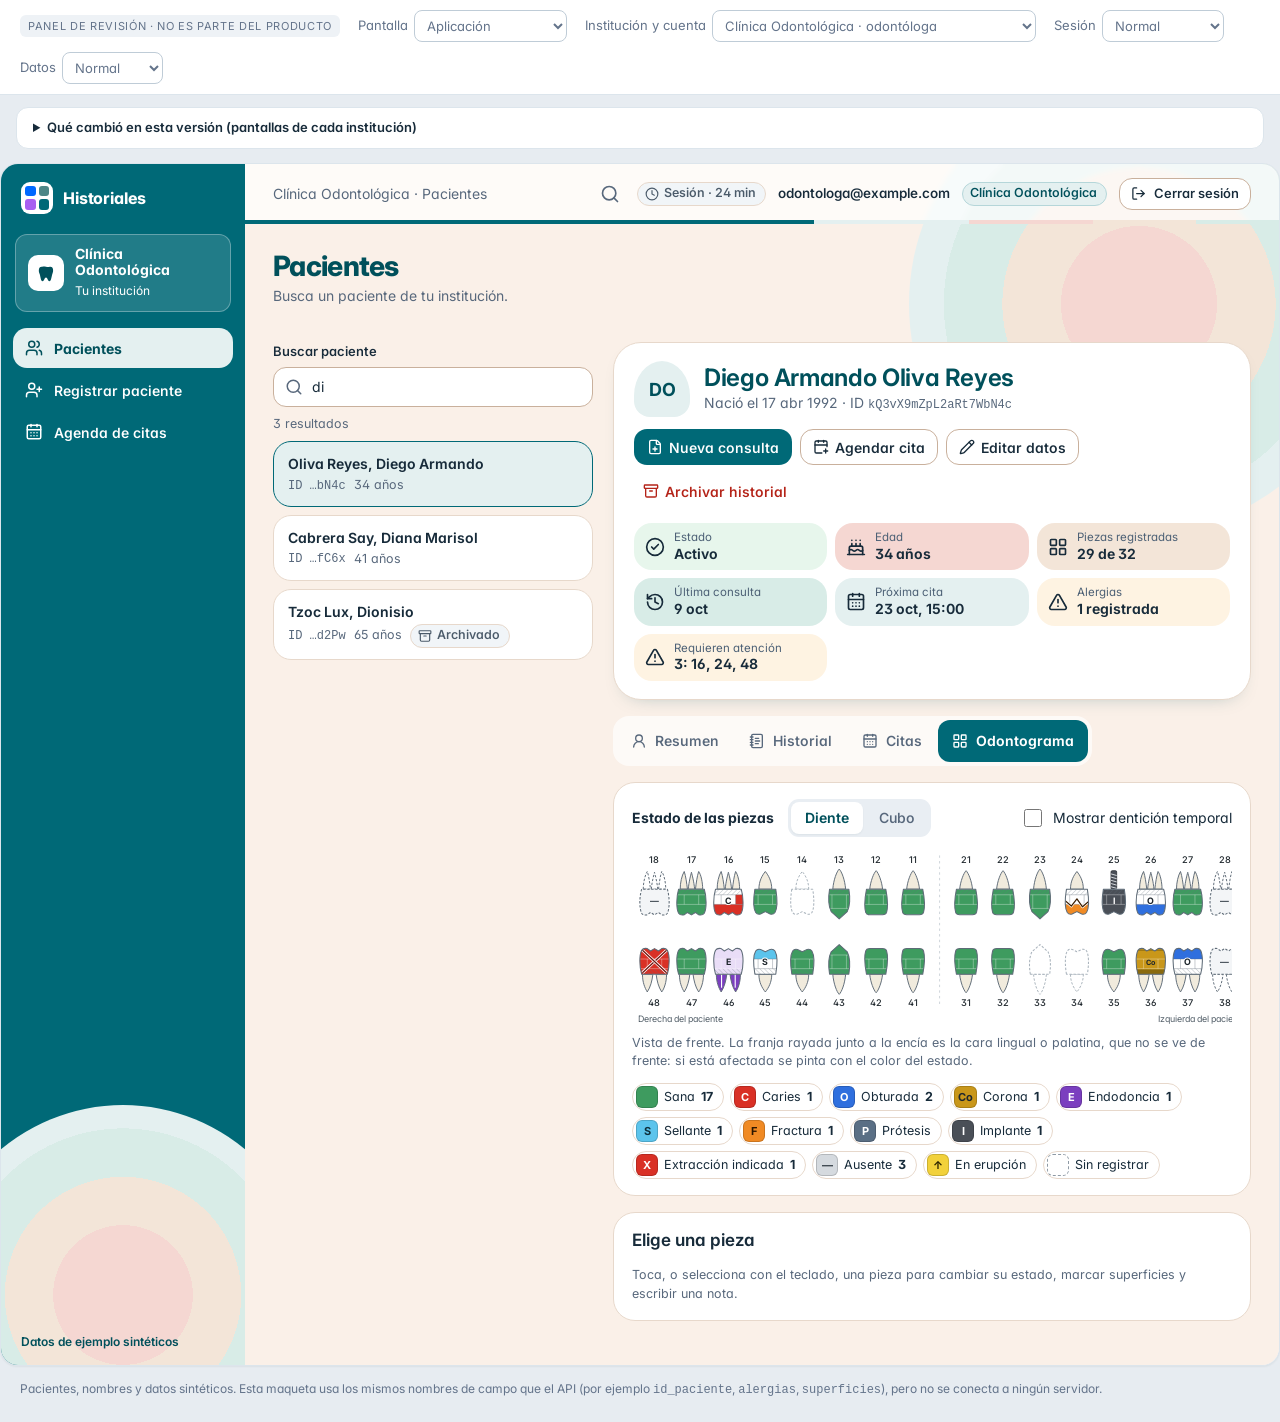
==== docs/referencia/Historiales identidad visual.html @ f6062418 "docs(referencia): pulir movimiento, accesibilidad y navegación del mockup Reemplaza identidad-visual" ====
<!doctype html><html><head><meta charset=utf8><meta name=viewport content="width=device-width,initial-scale=1,viewport-fit=cover"><style>:root{color-scheme:light;box-sizing:border-box;padding-top:env(safe-area-inset-top,0px);padding-bottom:env(safe-area-inset-bottom,0px)}html{scroll-padding-top:env(safe-area-inset-top,0px)}body{margin:0;padding:0;font:14px -apple-system,BlinkMacSystemFont,sans-serif;background:#fff;color:#000}img{max-width:100%}[hidden]:not([hidden=until-found i]){display:none!important}</style></head><body>
<title>Historiales identidad visual</title>
<!-- Mockup: Inter se carga de Google Fonts solo aquí; en el producto va alojada en el proyecto (.woff2) por la política CSP. -->
<link rel="preconnect" href="https://fonts.googleapis.com">
<link rel="preconnect" href="https://fonts.gstatic.com" crossorigin>
<link rel="stylesheet" href="https://fonts.googleapis.com/css2?family=Inter:wght@400;500;600;700&display=swap">
<style>
/* ===== Tokens compartidos (brief §5) ===== */
:root{
  --app-bg:#F4F7FA;--surface:#FFFFFF;--text:#172B3A;--text-2:#64748B;--border:#DCE5EC;--border-strong:#BFCCD7;
  --crit:#DC2626;--crit-ink:#B42318;--crit-tint:#FDECEA;
  --warn:#E8890C;--warn-ink:#8A4B00;--warn-tint:#FEF3E2;
  --ok:#16A34A;--ok-ink:#12713A;--ok-tint:#E7F6EC;
  --r-card:14px;--r-btn:9px;--r-in:10px;
  --sh-1:0 1px 2px rgba(23,43,58,.06);--sh-pop:0 16px 40px rgba(23,43,58,.18);
  --font:'Inter',system-ui,-apple-system,'Segoe UI',sans-serif;
  /* movimiento: solo transform y opacity */
  --ease-out:cubic-bezier(.23,1,.32,1);--ease-drawer:cubic-bezier(.32,.72,0,1);--t-press:160ms;
  /* hover y foco: solo color, borde y sombra */
  --tr-hover:background-color 150ms ease,border-color 150ms ease,color 150ms ease,box-shadow 150ms ease;
  /* sin institución (login): acento neutro */
  --brand:#172B3A;--brand-ink:#172B3A;--brand-btn:#172B3A;--brand-btn-h:#0E1D29;--brand-tint:#EEF3F8;--brand-line:#DCE5EC;--strip:#172B3A;--p1:#EEF3F8;--p2:#EEF3F8;--p3:#EEF3F8;--p4:#EEF3F8;
}
/* ===== Temas: solo cambian acento y paleta secundaria ===== */
[data-tema=hospital]{--brand:#0068FF;--brand-ink:#0050C8;--brand-btn:#0068FF;--brand-btn-h:#0057D6;--brand-tint:#E8F1FF;--brand-line:#BBD5FF;
  --strip:#0068FF;--p1:#E8F1FF;--p2:#EEF3F8;--p3:#EEF3F8;--p4:#E8F1FF}
[data-tema=pediatrico]{--brand:#4D8687;--brand-ink:#2F6061;--brand-btn:#3D7273;--brand-btn-h:#325F60;--brand-tint:#E9F2F2;--brand-line:#BFD8D8;
  --coral:#F19A91;--butter:#F4D990;--mint:#BFDCCF;
  --strip:linear-gradient(90deg,#4D8687 0 55%,#F19A91 55% 75%,#F4D990 75% 90%,#BFDCCF 90%);--p1:#E9F2F2;--p2:#FCEBE8;--p3:#FBF3DC;--p4:#E4F1EB}
[data-tema=laboratorio]{--brand:#A75FF1;--brand-ink:#6F2FC0;--brand-btn:linear-gradient(180deg,#7B45D6,#6A37C4);--brand-btn-h:linear-gradient(180deg,#6F3BCB,#5E2DB6);--brand-tint:#F3EAFE;--brand-line:#D9C0F8;
  --strip:linear-gradient(90deg,#A75FF1,#6A37C4);--p1:#F3EAFE;--p2:#EEF3F8;--p3:#EEF3F8;--p4:#F3EAFE}
[data-tema=dental]{--brand:#006977;--brand-ink:#00505B;--brand-btn:#006977;--brand-btn-h:#00545F;--brand-tint:#E4F0F0;--brand-line:#B5D6D9;
  --strip:linear-gradient(90deg,#006977 0 55%,#E4F0F0 55% 70%,#F5D7D2 70% 82%,#F3E5D8 82% 92%,#D8ECE7 92%);--p1:#E4F0F0;--p2:#F5D7D2;--p3:#F3E5D8;--p4:#D8ECE7}

*{box-sizing:border-box}
html{-webkit-text-size-adjust:100%}
body{margin:0;background:#E7ECF1;color:var(--text);font:400 14px/1.5 var(--font);font-feature-settings:'cv11','ss01'}
button,input,select,textarea{font:inherit;color:inherit}
h1,h2,h3,h4,p{margin:0}
h1{font-size:24px;line-height:1.2;font-weight:650;letter-spacing:-.015em}
h2{font-size:18px;line-height:1.3;font-weight:620;letter-spacing:-.01em}
h3{font-size:15px;line-height:1.35;font-weight:620}
[hidden]{display:none!important}
.sr{position:absolute;left:-9999px;width:1px;height:1px;overflow:hidden}
.mono{font-family:ui-monospace,'SF Mono',Menlo,Consolas,monospace;font-size:12px}
.muted{color:var(--text-2)}
.row{display:flex;flex-wrap:wrap;gap:8px;align-items:center}
.ic{flex:none;display:inline-block;vertical-align:middle}
:focus-visible{outline:2px solid var(--brand-ink,#0050C8);outline-offset:2px;border-radius:6px}

/* ===== Panel de revisión (no es producto) ===== */
.rev{background:#fff;border-bottom:1px solid var(--border);padding:10px 20px;display:flex;flex-wrap:wrap;gap:10px 18px;align-items:center;font-size:13px}
.rev b{font-weight:650}
.rev .tag{font-size:11px;text-transform:uppercase;letter-spacing:.06em;color:var(--text-2);background:#EEF2F6;border-radius:6px;padding:3px 8px}
.rev label{display:inline-flex;gap:6px;align-items:center;color:var(--text-2)}
.rev select{border:1px solid var(--border-strong);border-radius:8px;background:#fff;padding:5px 8px;min-height:32px}
.rev-notes{margin:12px auto 0;max-width:1360px;padding:0 16px}
.rev-notes details{background:#fff;border:1px solid var(--border);border-radius:12px;padding:10px 16px;font-size:13px}
.rev-notes summary{cursor:pointer;font-weight:600}
.rev-notes ul{margin:8px 0 2px;padding-left:18px;display:grid;gap:4px}
.frame{margin:14px auto 28px;max-width:1360px;border:1px solid var(--border);border-radius:18px;overflow:hidden;background:var(--app-bg);min-height:780px;position:relative;box-shadow:var(--sh-1)}
.foot{max-width:1360px;margin:-14px auto 24px;padding:0 20px;color:var(--text-2);font-size:12px}

/* ===== Botones ===== */
.btn{display:inline-flex;align-items:center;justify-content:center;gap:8px;min-height:38px;padding:0 15px;border-radius:var(--r-btn);border:1px solid transparent;background:var(--brand-btn);color:#fff;font-weight:560;cursor:pointer;white-space:nowrap;transition:transform var(--t-press) var(--ease-out),var(--tr-hover)}
.btn:hover{background:var(--brand-btn-h)}
.btn:not([disabled]):active{transform:scale(.97)}
.btn.sec{background:#fff;color:var(--text);border-color:var(--border-strong)}
.btn.sec:hover{background:#F4F7FA}
.btn.ghost{background:transparent;color:var(--brand-ink);padding:0 10px}
.btn.ghost:hover{background:var(--brand-tint)}
.btn.danger{background:#fff;color:var(--crit-ink);border-color:#F1B8B2}
.btn.danger:hover{background:var(--crit-tint)}
.btn.danger.solid{background:var(--crit);color:#fff;border-color:var(--crit)}
.btn.sm{min-height:32px;padding:0 11px;font-size:13px}
.btn[disabled]{opacity:.5;cursor:not-allowed;transform:none}
.ibtn{display:inline-grid;place-items:center;width:36px;height:36px;border-radius:var(--r-btn);border:1px solid transparent;background:transparent;color:var(--text-2);cursor:pointer}
.ibtn:hover{background:#EEF2F6;color:var(--text)}
/* respuesta al presionar: todo lo que se pulsa se hunde un poco */
.ibtn,.seg button,.dn-seg button,.est,.ocard,.cama,.app .me{transition:transform var(--t-press) var(--ease-out),var(--tr-hover)}
.ibtn:active,.seg button:active,.dn-seg button:active,.est:active{transform:scale(.97)}
/* tarjetas y filas del menú: superficies grandes, se hunden menos para no verse encoger */
.nav button:active,.pitem:active,.ocard:active,.cama:active,.app .me:active{transform:scale(.98)}

/* ===== Campos ===== */
.fl{display:grid;gap:5px;min-width:0}
.lbl,.fl>label{font-weight:560;font-size:13px}
.lbl small,.fl>label small{font-weight:400;color:var(--text-2)}
.in{width:100%;min-height:40px;padding:8px 12px;border:1px solid var(--border-strong);border-radius:var(--r-in);background:#fff;transition:var(--tr-hover)}
textarea.in{resize:vertical;min-height:84px}
.in:hover{border-color:#9FB0BE}
.in:focus{outline:none;border-color:var(--brand);box-shadow:0 0 0 3px color-mix(in srgb,var(--brand) 22%,transparent)}
.in.bad{border-color:var(--crit);box-shadow:0 0 0 3px rgba(220,38,38,.12)}
.in[disabled],.in[readonly]{background:#F1F5F8;color:var(--text-2)}
.hint{font-size:12.5px;color:var(--text-2)}
.err{display:flex;gap:6px;align-items:flex-start;font-size:13px;color:var(--crit-ink)}
.grid2{display:grid;grid-template-columns:repeat(auto-fit,minmax(240px,1fr));gap:14px 18px}
.check{display:flex;gap:9px;align-items:flex-start}
.check input{width:18px;height:18px;margin-top:2px;accent-color:var(--brand)}
.pw{position:relative}
.pw .in{padding-right:46px}
.pw .ibtn{position:absolute;right:3px;top:2px}
.seg{display:inline-flex;background:#E9EEF3;border-radius:11px;padding:3px;gap:2px}
.seg button{border:0;background:transparent;border-radius:8px;min-height:32px;padding:0 14px;font-weight:540;color:var(--text-2);cursor:pointer}
.seg button[aria-pressed="true"]{background:#fff;color:var(--brand-ink);box-shadow:var(--sh-1);font-weight:620}

/* ===== Chips de estado (icono + texto, nunca solo color) ===== */
.chip{display:inline-flex;align-items:center;gap:5px;min-height:24px;padding:1px 9px 1px 7px;border-radius:999px;font-size:12.5px;font-weight:560;border:1px solid var(--border);background:#fff;color:var(--text);white-space:nowrap}
.chip.ok{background:var(--ok-tint);border-color:#BFE3CA;color:var(--ok-ink)}
.chip.warn{background:var(--warn-tint);border-color:#F6D49D;color:var(--warn-ink)}
.chip.crit{background:var(--crit-tint);border-color:#F4BDB6;color:var(--crit-ink)}
.chip.info{background:var(--brand-tint);border-color:var(--brand-line);color:var(--brand-ink)}
.chip.neu{background:#F1F5F8;border-color:var(--border);color:#4B5B6A}

/* ===== Banners ===== */
.banner{display:flex;gap:10px;align-items:flex-start;padding:11px 14px;border-radius:12px;border:1px solid var(--border);background:#fff;font-size:13.5px}
.banner b{font-weight:620}
.banner .grow{flex:1;min-width:0}
.banner.warn{background:var(--warn-tint);border-color:#F6D49D;color:#5E3300}
.banner.crit{background:var(--crit-tint);border-color:#F4BDB6;color:#7A1A12}
.banner.ok{background:var(--ok-tint);border-color:#BFE3CA;color:#0B4D27}
.banner.info{background:var(--brand-tint);border-color:var(--brand-line);color:var(--text)}
.banner.neu{background:#EEF2F6}

/* ===== Cards ===== */
.card{background:var(--surface);border:1px solid var(--border);border-radius:var(--r-card);padding:18px 20px;box-shadow:var(--sh-1)}
.card>h2,.card>h3{margin-bottom:10px}
.cards{display:grid;grid-template-columns:repeat(auto-fit,minmax(300px,1fr));gap:16px}
.dl{display:grid;grid-template-columns:110px 1fr;gap:8px 14px;margin:0}
.dl dt{color:var(--text-2);font-size:13px}
.dl dd{margin:0;min-width:0;word-break:break-word}

/* ===== Layout de la app ===== */
.app{display:grid;grid-template-columns:244px minmax(0,1fr);min-height:780px}
.side{background:#fff;border-right:1px solid var(--border);display:flex;flex-direction:column;position:relative}
.strip{height:4px;background:var(--strip)}
.logo{display:flex;gap:10px;align-items:center;padding:18px 20px 6px;font-weight:700;font-size:16px;letter-spacing:-.01em}
.mark{display:grid;grid-template-columns:1fr 1fr;gap:3px;width:26px;height:26px;flex:none}
.mark i{border-radius:5px;display:block}
.mark i:nth-child(1){background:#0068FF}.mark i:nth-child(2){background:#4D8687}.mark i:nth-child(3){background:#A75FF1}.mark i:nth-child(4){background:#006977}
.inst{display:flex;gap:11px;align-items:center;margin:14px 14px 8px;padding:11px 12px;border-radius:12px;background:var(--brand-tint);border:1px solid var(--brand-line)}
.emb{display:grid;place-items:center;width:36px;height:36px;border-radius:10px;background:var(--brand-btn);color:#fff;flex:none}
.inst b{display:block;font-size:14px;line-height:1.2;color:var(--brand-ink)}
.inst small{color:var(--text-2);font-size:12px}
.nav{display:grid;gap:2px;padding:8px 12px}
.nav button{display:flex;gap:11px;align-items:center;width:100%;min-height:40px;padding:0 12px;border:0;border-radius:10px;background:transparent;color:#38495A;font-weight:540;cursor:pointer;text-align:left;transition:transform var(--t-press) var(--ease-out),var(--tr-hover)}
.nav button:hover{background:#F1F5F8}
.nav button[aria-current="page"]{background:var(--brand-tint);color:var(--brand-ink);font-weight:640}
.nav .sep{margin:10px 12px 4px;font-size:11px;text-transform:uppercase;letter-spacing:.07em;color:var(--text-2)}
.side-foot{margin-top:auto;padding:14px 20px;font-size:12px;color:var(--text-2);border-top:1px solid var(--border)}
.main{display:flex;flex-direction:column;min-width:0}
.top{display:flex;justify-content:space-between;align-items:center;gap:12px;min-height:60px;padding:8px 28px;background:#fff;border-bottom:1px solid var(--border)}
.top .who{display:flex;gap:12px;align-items:center;flex-wrap:wrap;justify-content:flex-end}
.top .mail{font-weight:560;font-size:13.5px}
.content{padding:26px 28px 44px;display:grid;gap:18px;align-content:start;animation:fade 220ms var(--ease-out) both}
.head{display:flex;flex-wrap:wrap;gap:10px 16px;justify-content:space-between;align-items:flex-end}
.head p{color:var(--text-2);margin-top:2px}
@keyframes fade{from{opacity:0;transform:translateY(6px)}to{opacity:1;transform:none}}
/* la vista solo entra con fade cuando cambia de pantalla; guardar o filtrar redibuja sin parpadeo */
.frame.quieto .content,.frame.quieto .mosaic .cell{animation:none}
/* secciones desplegables: el contenido aparece, no salta */
details[open]>:not(summary){animation:fade 200ms var(--ease-out)}

/* ===== Login ===== */
.login{display:grid;grid-template-columns:minmax(380px,520px) minmax(0,1fr);min-height:780px;background:#fff}
.login .l{display:grid;align-content:center;gap:18px;padding:48px 56px}
.login .r{background:linear-gradient(160deg,#EEF3F8,#E4ECF3);display:grid;place-items:center;padding:40px;border-left:1px solid var(--border)}
.login h1{font-size:28px}
.big-mark{display:grid;grid-template-columns:1fr 1fr;gap:12px;width:210px;height:210px}
.big-mark i{border-radius:26px;display:block;box-shadow:0 8px 20px rgba(23,43,58,.12)}
.big-mark i:nth-child(1){background:#0068FF}.big-mark i:nth-child(2){background:#4D8687}.big-mark i:nth-child(3){background:#A75FF1}.big-mark i:nth-child(4){background:#006977}
.login .r p{max-width:340px;text-align:center;color:#3F5163;margin-top:26px;font-size:15px}
.login .r h2{text-align:center;margin-top:30px}
.login .insts{display:flex;flex-wrap:wrap;gap:8px;justify-content:center;margin-top:16px;max-width:420px}

/* ===== Tablas ===== */
.tw{overflow-x:auto;border:1px solid var(--border);border-radius:12px;background:#fff}
table{width:100%;border-collapse:collapse;font-size:13.5px}
th{text-align:left;padding:9px 14px;background:#F6F9FB;font-weight:600;font-size:12.5px;color:#46586A;border-bottom:1px solid var(--border);white-space:nowrap}
td{padding:10px 14px;border-bottom:1px solid var(--border);vertical-align:top}
tr:last-child td{border-bottom:0}
tbody tr:hover td{background:#FAFCFD}

table.nw td{white-space:nowrap}
table.nw td.wrap{white-space:normal;min-width:200px}
.charts{display:grid;gap:16px}

/* ===== Tabs ===== */
.tabs{display:flex;gap:4px;border-bottom:1px solid var(--border);overflow-x:auto}
.tabs button{display:inline-flex;gap:8px;align-items:center;min-height:42px;padding:0 14px;border:0;background:transparent;color:var(--text-2);font-weight:560;cursor:pointer;border-bottom:2px solid transparent;margin-bottom:-1px;white-space:nowrap}
.tabs button{transition:var(--tr-hover)}
.tabs button:hover{color:var(--text)}
.tabs button[aria-selected="true"]{color:var(--brand-ink);border-bottom-color:var(--brand);font-weight:640}

/* ===== Pacientes ===== */
.split{display:grid;grid-template-columns:320px minmax(0,1fr);gap:20px;align-items:start}
.plist{display:grid;gap:8px}
.pitem{display:grid;gap:2px;width:100%;text-align:left;padding:11px 14px;border:1px solid var(--border);border-radius:12px;background:#fff;cursor:pointer;transition:transform var(--t-press) var(--ease-out),var(--tr-hover)}
.pitem:hover{border-color:var(--border-strong)}
.pitem[aria-current="true"]{border-color:var(--brand);background:var(--brand-tint)}
.pitem b{font-weight:620}
.pitem .row{gap:8px;color:var(--text-2);font-size:12.5px}
.search{position:relative}
.search .ic{position:absolute;left:12px;top:11px;color:var(--text-2)}
.search .in{padding-left:38px}
.fh{display:grid;gap:14px}
.fh .top2{display:flex;flex-wrap:wrap;gap:12px 16px;justify-content:space-between;align-items:flex-start}
.avatar{display:grid;place-items:center;width:52px;height:52px;border-radius:14px;background:var(--p1);color:var(--brand-ink);font-weight:700;font-size:18px;flex:none;border:1px solid var(--brand-line)}
.tiles{display:grid;grid-template-columns:repeat(auto-fit,minmax(170px,1fr));gap:10px}
.tile{display:flex;gap:10px;align-items:center;padding:10px 13px;border-radius:12px;background:var(--p1);border:1px solid color-mix(in srgb,var(--brand) 14%,var(--border))}
.tile:nth-child(2){background:var(--p2)}.tile:nth-child(3){background:var(--p3)}.tile:nth-child(4){background:var(--p4)}
.tile small{display:block;color:#4C6075;font-size:12px;line-height:1.2}
.tile b{font-weight:650;font-size:15px;display:block;line-height:1.25}
.tile.plain{background:#fff!important}
.tile.warn{background:var(--warn-tint);border-color:#F6D49D}
.tile.crit{background:var(--crit-tint);border-color:#F4BDB6}
.tile.ok{background:var(--ok-tint);border-color:#BFE3CA}
.hospital-flat .tile,[data-tema=hospital] .tile,[data-tema=laboratorio] .tile{background:#fff}
[data-tema=hospital] .tile.warn,[data-tema=laboratorio] .tile.warn{background:var(--warn-tint)}
[data-tema=hospital] .tile.crit,[data-tema=laboratorio] .tile.crit{background:var(--crit-tint)}
[data-tema=hospital] .tile.ok,[data-tema=laboratorio] .tile.ok{background:var(--ok-tint)}

/* ===== Estados vacío / carga ===== */
.empty{display:grid;justify-items:center;text-align:center;gap:8px;padding:34px 20px;border:1px dashed var(--border-strong);border-radius:var(--r-card);background:#fff;color:var(--text-2)}
.empty .ico{display:grid;place-items:center;width:46px;height:46px;border-radius:14px;background:var(--brand-tint);color:var(--brand-ink)}
.empty h3{color:var(--text)}
.empty p{max-width:420px}
.skel{display:grid;gap:10px}
.skel i{display:block;height:14px;border-radius:7px;background:#E8EEF3;position:relative;overflow:hidden}
.skel i::after{content:"";position:absolute;inset:0;background:linear-gradient(90deg,transparent,#F4F7FA,transparent);transform:translateX(-100%);animation:sh 1.2s linear infinite}
.skel i.b{height:70px;border-radius:12px}
@keyframes sh{to{transform:translateX(100%)}}

/* ===== Timeline / consultas ===== */
.tl{display:grid;gap:14px}
.cons{display:grid;gap:10px;padding:16px 18px;border:1px solid var(--border);border-radius:var(--r-card);background:#fff}
.cons header{display:flex;flex-wrap:wrap;gap:6px 14px;justify-content:space-between;align-items:baseline}
.cons .when{color:var(--text-2);font-size:13px}
.dx{display:flex;flex-wrap:wrap;gap:6px}
.sub{font-size:12px;font-weight:620;text-transform:uppercase;letter-spacing:.06em;color:var(--text-2);margin-bottom:4px}
.pre{white-space:pre-wrap}

/* ===== Agenda ===== */
.day{display:grid;gap:8px}
.day h3{display:flex;gap:10px;align-items:baseline}
.day h3 small{font-weight:400;color:var(--text-2);text-transform:none}
.ev{display:grid;grid-template-columns:96px minmax(0,1fr) auto auto;gap:6px 14px;align-items:center;padding:11px 14px;border:1px solid var(--border);border-radius:12px;background:#fff;border-left:4px solid var(--brand)}
.ev.x{border-left-color:#C3CED8;background:#FAFBFC}
.ev.w{border-left-color:var(--warn)}
.ev.d{border-left-color:var(--ok)}
.ev time{font-weight:640;font-variant-numeric:tabular-nums}
.ev time small{display:block;font-weight:400;color:var(--text-2)}
.ev .m{min-width:0}
.ev .m a,.lnk{color:var(--brand-ink);font-weight:620;background:none;border:0;padding:0;cursor:pointer;text-align:left}
.ev .m a:hover,.lnk:hover{text-decoration:underline}
.ev .m small{display:block;color:var(--text-2)}
.week{display:flex;gap:8px;align-items:center;flex-wrap:wrap}

/* ===== Drawer / modal / toast ===== */
/* transiciones (no keyframes) para que cerrar a mitad de la entrada no salte; salida por el mismo lado */
/* el oscurecido vive en ::before para que su fundido no arrastre al panel */
.scrim{position:fixed;inset:0;display:flex;justify-content:flex-end;z-index:40}
.scrim::before{content:"";position:absolute;inset:0;z-index:-1;background:rgba(23,43,58,.38);transition:opacity 200ms var(--ease-out)}
.scrim.center{justify-content:center;align-items:center;padding:20px}
.scrim.swap:not(.out)::before{transition:none}
.scrim.out{pointer-events:none}
.scrim.out::before{opacity:0;transition-duration:180ms}
@starting-style{.scrim::before{opacity:0}}
@keyframes fadeo{from{opacity:0}to{opacity:1}}
.drawer{width:min(540px,100%);height:100%;background:#fff;box-shadow:var(--sh-pop);display:flex;flex-direction:column;transition:transform 280ms var(--ease-drawer),opacity 200ms var(--ease-out)}
@starting-style{.drawer{transform:translateX(100%)}.scrim.swap .drawer{transform:translateX(24px);opacity:0}}
/* salida por el mismo borde, con la misma curva y algo más rápida que la entrada */
.scrim.out .drawer{transform:translateX(100%);transition:transform 220ms var(--ease-drawer)}
/* cede: otro diálogo toma su lugar; este se retira detrás del fondo nuevo */
.scrim.cede::before{opacity:0;transition:none}
.scrim.cede .drawer{transform:translateX(24px);opacity:0;transition:transform 150ms var(--ease-out),opacity 150ms var(--ease-out)}
.drawer>header{display:flex;justify-content:space-between;align-items:center;gap:12px;padding:16px 20px;border-bottom:1px solid var(--border)}
.drawer .body{padding:18px 20px;overflow:auto;display:grid;gap:16px;align-content:start;flex:1}
.drawer>footer{display:flex;gap:10px;justify-content:flex-end;padding:14px 20px;border-top:1px solid var(--border);background:#FAFCFD}
.modal{width:min(480px,100%);background:#fff;border-radius:16px;box-shadow:var(--sh-pop);padding:22px;display:grid;gap:14px;transition:transform 200ms var(--ease-out),opacity 200ms var(--ease-out)}
@starting-style{.modal{transform:scale(.96);opacity:0}}
.scrim.out .modal{transform:scale(.97);opacity:0;transition-duration:150ms}
.modal footer{display:flex;gap:10px;justify-content:flex-end}
/* el contenedor recibe foco solo como respaldo (tabindex=-1); no necesita anillo propio */
[role=dialog]:focus{outline:none}
.toast{position:fixed;left:50%;bottom:22px;transform:translate(-50%,0);display:flex;gap:9px;align-items:center;background:#172B3A;color:#fff;padding:11px 16px;border-radius:12px;box-shadow:var(--sh-pop);z-index:60;transition:transform 260ms var(--ease-out),opacity 200ms var(--ease-out)}
@starting-style{.toast{transform:translate(-50%,100%);opacity:0}}
.toast.out{transform:translate(-50%,100%);opacity:0;transition-duration:200ms}
.rep{display:grid;gap:10px;padding:12px;border:1px solid var(--border);border-radius:12px;background:#FAFCFD}
.rep .row{justify-content:space-between}

/* ===== Odontograma (portado del mockup aprobado) ===== */
.od{display:grid;gap:16px}
.od-chart,.od-panel{display:grid;gap:12px;padding:16px 18px;background:#fff;border:1px solid var(--border);border-radius:var(--r-card);min-width:0}
.od-scroll{overflow-x:auto}.od-scroll svg{display:block;min-width:620px;width:100%;height:auto}
.od-top{display:flex;flex-wrap:wrap;gap:8px 16px;justify-content:space-between;align-items:center}
.od-top label{display:inline-flex;gap:8px;align-items:center;min-height:34px}
.od-top input{width:18px;height:18px;accent-color:var(--brand)}
.dn-seg{display:inline-flex;background:#E9EEF3;border-radius:11px;padding:3px;gap:2px}
.dn-seg button{border:0;background:transparent;border-radius:8px;min-height:32px;padding:0 14px;font-weight:540;color:var(--text-2);cursor:pointer}
.dn-seg button[aria-pressed="true"]{background:#fff;color:var(--brand-ink);box-shadow:var(--sh-1);font-weight:620}
.leyenda{display:flex;flex-wrap:wrap;gap:6px}
.ley{display:inline-flex;align-items:center;gap:6px;font-size:12.5px;padding:2px 10px 2px 3px;border:1px solid var(--border);border-radius:999px;background:#fff}
.sw{display:inline-grid;place-items:center;min-width:22px;height:22px;padding:0 3px;border-radius:6px;font-size:11px;font-weight:700;line-height:1;border:1px solid rgba(0,0,0,.16)}
.sw.sr{background:#fff;border:1.5px dashed #8E9AA5;position:static;width:auto;height:22px;overflow:visible;left:auto}
.od-panel{grid-template-columns:repeat(auto-fit,minmax(260px,1fr));gap:14px 22px;align-content:start}
.od-panel>h3,.od-panel>p,.od-panel>.err,.od-panel>.row,.od-panel>.dn-pvr{grid-column:1/-1}
.od-panel h3{font-size:17px}
.estados{display:grid;grid-template-columns:1fr 1fr;gap:6px}
.est{display:flex;align-items:center;gap:8px;min-height:40px;padding:4px 8px 4px 5px;border:1px solid var(--border);background:#fff;border-radius:10px;cursor:pointer;text-align:left;font-size:13px;line-height:1.15}
.est:hover{border-color:var(--border-strong)}
.est[aria-checked="true"]{border:2px solid var(--brand);background:var(--brand-tint);font-weight:620;padding:3px 7px 3px 4px}
.sups{display:grid;grid-template-columns:1fr 1fr;gap:4px 10px}
.sups label{display:flex;gap:8px;align-items:center;min-height:30px;text-transform:capitalize}
.sups input{width:18px;height:18px;accent-color:var(--brand)}
.tooth{cursor:pointer}.tooth:focus-visible{outline:none}
.ring{fill:none;stroke:var(--brand);stroke-width:3;opacity:0;transition:opacity 150ms ease}
.tooth:focus-visible .ring{transition:none}
.tooth:hover .ring{opacity:.35}.tooth[aria-pressed="true"] .ring,.tooth:focus-visible .ring{opacity:1}
.dn-pvr{display:flex;flex-wrap:wrap;gap:6px 18px;align-items:center;padding:8px 12px;background:#F6F9FB;border-radius:12px}
.dn-pv svg{display:block}
.sec-b{display:grid;gap:10px}
.dn-tw{overflow-x:auto;border:1px solid var(--border);border-radius:12px}
.dn-t{min-width:640px}
.dn-t button.lk{color:var(--brand-ink);background:none;border:0;font-weight:620;cursor:pointer;padding:0}
.dn-t tr[aria-selected="true"] td{background:var(--brand-tint)}

/* ===== Crecimiento ===== */
.chart{display:block;width:100%;height:auto}
.legend{display:flex;gap:14px;flex-wrap:wrap;font-size:12.5px;color:var(--text-2)}
.legend i{display:inline-block;width:10px;height:10px;border-radius:3px;margin-right:6px;vertical-align:baseline}

/* ===== Laboratorio ===== */
.range{position:relative;height:8px;background:#E9EEF3;border-radius:99px;min-width:96px}
.range i{position:absolute;top:0;bottom:0;border-radius:99px;background:#CFE9D8}
.range b{position:absolute;top:-3px;width:4px;height:14px;border-radius:2px;background:var(--text)}
.val{font-weight:650;font-variant-numeric:tabular-nums}

/* ===== Sistema de diseño ===== */
.sysg{display:grid;gap:18px;padding:26px 28px 44px;background:var(--app-bg)}
.sw-grid{display:grid;grid-template-columns:repeat(auto-fill,minmax(150px,1fr));gap:10px}
.swc{border:1px solid var(--border);border-radius:12px;background:#fff;overflow:hidden;font-size:12.5px}
.swc i{display:block;height:46px}
.swc div{padding:7px 10px;display:grid}
.swc small{color:var(--text-2)}

/* movimiento reducido: se quitan desplazamientos y escalas; quedan fundidos cortos que ayudan a entender el cambio */
@media (prefers-reduced-motion:reduce){
  .content,.mosaic .cell,details[open]>:not(summary){animation-name:fadeo;animation-delay:0ms}
  .skel i::after{animation:none;opacity:0}
  .btn,.ibtn,.seg button,.dn-seg button,.est,.ocard,.cama,.app .me,.nav button,.pitem{transition:var(--tr-hover)}
  .btn:not([disabled]):active,.ibtn:active,.seg button:active,.dn-seg button:active,.est:active,.nav button:active,.pitem:active,.ocard:active,.cama:active,.app .me:active{transform:none}
  .drawer,.modal{transition:opacity 150ms ease}
  @starting-style{.drawer,.scrim.swap .drawer,.modal{transform:none;opacity:0}}
  .scrim.out .drawer,.scrim.out .modal,.scrim.cede .drawer{transform:none;opacity:0;transition:opacity 150ms ease}
  .toast{transition:opacity 150ms ease}
  @starting-style{.toast{transform:translate(-50%,0)}}
  .toast.out{transform:translate(-50%,0)}
}
@media (max-width:980px){
  .app{grid-template-columns:1fr}.side{border-right:0;border-bottom:1px solid var(--border)}
  .nav{display:flex;overflow-x:auto}.nav button{width:auto;white-space:nowrap}.side-foot,.nav .sep{display:none}
  .split{grid-template-columns:1fr}.login{grid-template-columns:1fr}.login .r{display:none}.login .l{padding:32px 24px}
  .ev{grid-template-columns:1fr}.content{padding:20px 16px 36px}.top{padding:8px 16px}
}

/* ===== Anotaciones de revisión (no son producto) ===== */
.nota-rev{padding:10px 14px;border:1.5px dashed #D9A441;border-radius:12px;background:#FFFBF2;color:#5E4300;font-size:13px}
.plist .banner{flex-wrap:wrap}.plist .banner .grow{flex:1 1 170px}

/* =====================================================================
   IDENTIDAD v5. Misma estructura limpia; cada institución recupera
   su suelo de color, su geometría y un objeto firma.
   Hospital: pulsera y papel de signos · Pediátrico: papel milimetrado y burbujas
   Laboratorio: placa de pocillos y etiqueta de tubo · Clínica: arcos concéntricos
   ===================================================================== */
.app[data-tema=hospital],.cell[data-tema=hospital]{--ink:#0A2A66;--ground:#E4ECFA;--bd:#A9C2EE;--side:#0068FF;--side-ink:#fff;
  --ground-img:repeating-linear-gradient(to bottom,transparent 0 31px,rgba(0,104,255,.07) 31px 32px);--ground-size:auto;
  --border:#B9CCF0;--border-strong:#7FA3E6;--r-card:10px;--r-btn:7px;--r-in:7px;--th:#DCE7FB}
.app[data-tema=pediatrico],.cell[data-tema=pediatrico]{--ink:#1F4849;--ground:#FBEFC9;--bd:#2B5B5C;--side:#3A7172;--side-ink:#fff;
  --ground-img:linear-gradient(rgba(77,134,135,.11) 1px,transparent 1px),linear-gradient(90deg,rgba(77,134,135,.11) 1px,transparent 1px),linear-gradient(rgba(77,134,135,.2) 2px,transparent 2px),linear-gradient(90deg,rgba(77,134,135,.2) 2px,transparent 2px);
  --ground-size:24px 24px,24px 24px,120px 120px,120px 120px;
  --border:#9CBFBD;--border-strong:#5E9494;--r-card:22px;--r-btn:999px;--r-in:14px;--th:#F6E3A8}
.app[data-tema=laboratorio],.cell[data-tema=laboratorio]{--ink:#241A4D;--ground:#F5F3FB;--bd:#CFC4EE;--side:#6A37C4;--side-ink:#fff;
  --ground-img:none;--ground-size:auto;
  --border:#E1DAF1;--border-strong:#B5A5DD;--r-card:12px;--r-btn:9px;--r-in:9px;--th:#EFEAFA}
.app[data-tema=dental],.cell[data-tema=dental]{--ink:#00505B;--ground:#FAF0E8;--bd:#E8D6C8;--side:#006977;--side-ink:#fff;
  --ground-img:none;--ground-size:auto;
  --border:#E7D8CB;--border-strong:#C9B09C;--r-card:22px;--r-btn:13px;--r-in:13px;--th:#E4F0F0}

/* ---------- Barra lateral: el color de la institución ---------- */
.app .side{background:var(--side);border-right:0;color:var(--side-ink);overflow:hidden;isolation:isolate}
.app .strip{display:none}
.app .logo{color:#fff;font-weight:750}
.app .logo .mark{background:#fff;padding:4px;border-radius:9px;width:32px;height:32px;box-sizing:border-box}
.app .logo .mark i{border-radius:3px}
.app .inst{background:rgba(255,255,255,.13);border:1px solid rgba(255,255,255,.3)}
.app .inst b{color:#fff}.app .inst small{color:rgba(255,255,255,.82)}
.app .emb{background:#fff;color:var(--ink)}
.app .nav button{color:rgba(255,255,255,.92);font-weight:560}
.app .nav button:hover{background:rgba(255,255,255,.14)}
.app .nav button[aria-current="page"]{font-weight:700}
.app .side-foot{color:rgba(255,255,255,.85);border-top:1px solid rgba(255,255,255,.22);position:relative;z-index:1}
.app .side :focus-visible{outline-color:#fff}

/* ---------- Suelo del contenido ---------- */
.app .main{background-color:var(--ground);background-image:var(--ground-img);background-size:var(--ground-size);position:relative;isolation:isolate}
.app .top{background:#fff;border-bottom:0;position:relative}
.app .top::after{content:"";position:absolute;left:0;right:0;bottom:0;height:4px;background:var(--strip)}
.app h1,.app h2{color:var(--ink)}
.app .head h1{font-weight:780;letter-spacing:-.025em;font-size:28px}
.app th{background:var(--th);color:var(--ink)}
.app .card,.app .cons,.app .pitem,.app .ev,.app .tw,.app .od-chart,.app .od-panel,.app .rep,.app .empty{background:#fff}

/* ---------- HOSPITAL: tab en el borde, papel de signos, pulsera ---------- */
.app[data-tema=hospital] .nav{padding-right:0}
.app[data-tema=hospital] .nav button{border-radius:12px 0 0 12px}
.app[data-tema=hospital] .nav button[aria-current="page"]{background:var(--ground);color:var(--ink)}
.app[data-tema=hospital] .top{background:#fff;border-bottom:3px solid var(--side)}
.app[data-tema=hospital] .top::after{display:none}
.app[data-tema=hospital] .card{border:1.5px solid var(--border);box-shadow:0 1px 0 #fff}
.app[data-tema=hospital] .tabs{border-bottom:1.5px solid var(--border);gap:3px}
.app[data-tema=hospital] .tabs button{border:1.5px solid transparent;border-bottom:0;border-radius:9px 9px 0 0;background:#D3E2FA;color:var(--ink);margin-bottom:-1.5px}
.app[data-tema=hospital] .tabs button[aria-selected="true"]{background:#fff;border-color:var(--border);color:var(--side);font-weight:720}
.app[data-tema=hospital] .btn.sec{border:1.5px solid var(--ink);color:var(--ink)}
.app[data-tema=hospital] .fh{border:2px solid var(--ink);border-radius:44px;padding:20px 58px 18px;position:relative;box-shadow:0 3px 0 var(--bd)}
.app[data-tema=hospital] .fh::before,.app[data-tema=hospital] .fh::after{content:"";position:absolute;top:50%;width:20px;height:20px;margin-top:-10px;border-radius:50%;background:var(--ground);border:2px solid var(--ink)}
.app[data-tema=hospital] .fh::before{left:16px}.app[data-tema=hospital] .fh::after{right:16px}
.app[data-tema=hospital] .avatar{background:var(--side);color:#fff;border:0;border-radius:8px}
.app[data-tema=hospital] .tile{background:transparent!important;border:1.5px dashed var(--border-strong);border-radius:12px}
.app[data-tema=hospital] .tile.warn{background:var(--warn-tint)!important;border:1.5px solid #F2B766}
.app[data-tema=hospital] .tile.crit{background:var(--crit-tint)!important;border:1.5px solid #EE9C93}
.app[data-tema=hospital] .tile.ok{background:var(--ok-tint)!important;border:1.5px solid #8FD3A6}
.app[data-tema=hospital] .mono,.app[data-tema=hospital] .val,.app[data-tema=hospital] .ev time{font-feature-settings:'zero','tnum'}
.app[data-tema=hospital] .pitem[aria-current="true"]{border-left:6px solid var(--side)}

/* ---------- PEDIÁTRICO: papel milimetrado, tinta verde azulada, burbujas ---------- */
.app[data-tema=pediatrico] .logo .mark{border:2px solid #fff}
.app[data-tema=pediatrico] .side::before{content:"";position:absolute;right:-44px;bottom:-40px;width:150px;height:150px;border-radius:50%;background:#F19A91;z-index:-1}
.app[data-tema=pediatrico] .side::after{content:"";position:absolute;right:92px;bottom:64px;width:78px;height:78px;border-radius:50%;background:#F4D990;z-index:-1;box-shadow:-52px 52px 0 -14px #BFDCCF}
.app[data-tema=pediatrico] .side-foot{border-top:0;padding-bottom:178px}
.app[data-tema=pediatrico] .nav button{border-radius:999px;font-weight:620}
.app[data-tema=pediatrico] .nav button[aria-current="page"]{background:#F4D990;color:var(--ink);font-weight:760}
.app[data-tema=pediatrico] .top{background:#FFFDF6}
.app[data-tema=pediatrico] .card,.app[data-tema=pediatrico] .cons{background:#FFFDF6;border:2px solid var(--bd)}
.app[data-tema=pediatrico] .pitem{border:2px solid #9CBFBD;border-radius:18px;background:#FFFDF6}
.app[data-tema=pediatrico] .pitem[aria-current="true"]{border-color:var(--bd);background:#F4D990}
.app[data-tema=pediatrico] .in{border:2px solid #7FA9A9;background:#fff}
.app[data-tema=pediatrico] .btn{border:2px solid var(--bd);font-weight:650}
.app[data-tema=pediatrico] .btn.sec{color:var(--ink);background:#fff}
.app[data-tema=pediatrico] .btn.ghost{border-color:transparent}
.app[data-tema=pediatrico] .btn.danger{border-color:#E08A80}
.app[data-tema=pediatrico] .tabs{border:0;gap:8px;flex-wrap:wrap}
.app[data-tema=pediatrico] .tabs button{border:2px solid var(--bd);border-radius:999px;background:#FFFDF6;color:var(--ink);margin:0;min-height:38px}
.app[data-tema=pediatrico] .tabs button[aria-selected="true"]{background:var(--bd);color:#fff;border-color:var(--bd)}
.app[data-tema=pediatrico] .fh{background:#FFFDF6;overflow:hidden;position:relative;box-shadow:5px 5px 0 #F19A91}
.app[data-tema=pediatrico] .fh::before{content:"";position:absolute;top:-20px;right:-30px;width:46%;height:150%;pointer-events:none;
  background:linear-gradient(105deg,transparent 0 22%,#BFDCCF 22% 27%,transparent 27% 36%,#F4D990 36% 41%,transparent 41% 50%,#F19A91 50% 55%,transparent 55%);opacity:.5}
.app[data-tema=pediatrico] .fh>*{position:relative}
.app[data-tema=pediatrico] .tile{border:2px solid color-mix(in srgb,var(--bd) 45%,#fff);border-radius:20px}
.app[data-tema=pediatrico] .tile.warn{border-color:#E9A94C}
.app[data-tema=pediatrico] .bubs{display:flex;gap:8px;flex:none}
.bub{display:grid;place-content:center;justify-items:center;width:64px;height:64px;border-radius:50%;border:2px solid var(--ink);line-height:1;color:var(--ink)}
.bub b{font-size:25px;font-weight:800;letter-spacing:-.03em}
.bub small{font-size:11px;font-weight:650;margin-top:1px}
.bub.b1{background:#F19A91}.bub.b2{background:#F4D990;width:56px;height:56px;align-self:flex-end}
.bub.b2 b{font-size:21px}
.app[data-tema=pediatrico] .tw{border:2px solid var(--bd);border-radius:18px}
.app[data-tema=pediatrico] .ev{border:2px solid #9CBFBD;border-left:8px solid var(--side);border-radius:18px}

/* ---------- LABORATORIO (regresa al estilo de v3): barra superior, fondo liso, etiqueta de muestra ---------- */
.app.topnav{grid-template-columns:minmax(0,1fr)}
.lbbar{display:flex;flex-wrap:wrap;align-items:stretch;gap:0 22px;padding:0 28px;background:#fff;border-bottom:1px solid var(--border);position:relative}
.lbbar::before{content:"";position:absolute;left:0;right:0;top:0;height:4px;background:var(--strip)}
.lb-brand{display:flex;gap:11px;align-items:center;padding:16px 8px 10px 0}
.lb-brand b{display:block;font-size:18px;font-weight:780;letter-spacing:-.015em;color:var(--ink);line-height:1.15}
.lb-brand small{color:var(--text-2);font-size:12px}
.lbbar .emb{background:#6A37C4;color:#fff}
.app.topnav .lbbar .nav{display:flex;gap:2px;padding:0;overflow-x:auto;flex:1 1 auto;align-items:stretch;margin-top:4px}
.app.topnav .lbbar .nav button{width:auto;white-space:nowrap;border-radius:0;color:var(--ink);padding:0 16px;min-height:62px;border-bottom:3px solid transparent;font-weight:560}
.app.topnav .lbbar .nav button:hover{background:#F4F0FC}
.app.topnav .lbbar .nav button[aria-current="page"]{background:#F1EAFD;color:#4B1F9E;border-bottom-color:#6A37C4;font-weight:700}
.app.topnav .lbbar .nav .ptag{margin-left:2px;color:#8A6BD1}
.app.topnav .lbbar .who{display:flex;gap:12px;align-items:center;flex-wrap:wrap;margin-left:auto;padding:8px 0}
.app.topnav .content{max-width:1240px;width:100%;margin:0 auto}
.app[data-tema=laboratorio] .card{border:1px solid var(--border);box-shadow:none}
.app[data-tema=laboratorio] .tabs{border-bottom:2px solid #DDD3F3}
.app[data-tema=laboratorio] .tabs button[aria-selected="true"]{color:#4B1F9E;border-bottom:3px solid #6A37C4;margin-bottom:-2px}
.app[data-tema=laboratorio] .pitem[aria-current="true"]{border-color:#6A37C4;background:#fff;box-shadow:inset 5px 0 0 #6A37C4}
.app[data-tema=laboratorio] .fh{position:relative;padding-left:46px;border-radius:12px;overflow:hidden}
.app[data-tema=laboratorio] .fh::before{content:"";position:absolute;left:0;top:0;bottom:0;width:22px;
  background:linear-gradient(to bottom,#A98BE0 0 16.6%,#E3B23C 16.6% 33.3%,#7FC1E8 33.3% 50%,#43A971 50% 66.6%,#9BA3AE 66.6% 83.3%,#D6483F 83.3%)}
.app[data-tema=laboratorio] .avatar{border-radius:8px;background:#F1EAFD;color:#4B1F9E}
.app[data-tema=laboratorio] .tile{background:#fff;border-color:var(--border)}
.app[data-tema=laboratorio] .mono,.app[data-tema=laboratorio] .val{font-feature-settings:'zero','tnum'}
.bar{display:block;color:#241A4D;margin-top:8px;max-width:100%;height:30px}
.app[data-tema=laboratorio] .kpi{border-left-width:6px}
.board{display:grid;grid-template-columns:repeat(auto-fit,minmax(min(100%,250px),1fr));gap:14px;align-items:start}
.col{display:grid;gap:10px;padding:10px;border-radius:14px;background:#ECE7F8;align-content:start;min-width:0}
.col>header{display:flex;gap:9px;align-items:center;padding:4px 4px 2px}
.col>header b{font-weight:700;color:var(--ink)}
.col>header .n{margin-left:auto;min-width:26px;height:26px;padding:0 6px;border-radius:13px;border:1.5px solid var(--ink);display:grid;place-items:center;font-size:12.5px;font-weight:700;background:#fff;color:var(--ink)}
.tubo{display:inline-block;width:14px;height:22px;border-radius:4px 4px 8px 8px;flex:none;border:1.5px solid rgba(36,26,77,.28)}
.tubo.sm{width:10px;height:16px;border-radius:3px 3px 6px 6px}
.ocard{display:grid;gap:8px;text-align:left;padding:12px 14px;background:#fff;border:1px solid var(--border);border-left:5px solid var(--cc,#6A37C4);border-radius:10px;cursor:pointer;width:100%;min-width:0}
.ocard:hover{border-color:var(--border-strong);border-left-color:var(--cc)}
.ocard .no{font-weight:750;font-variant-numeric:tabular-nums;color:var(--ink)}
.ocard.old{box-shadow:inset 0 -3px 0 var(--warn)}
.ocard .pn{font-weight:560}
.ocard .pr{display:flex;flex-wrap:wrap;gap:5px}
.ocard .pr span{background:#F1EAFD;color:#3B2A78;border-radius:6px;padding:2px 8px;font-size:12px}
.ocard .ft{display:flex;justify-content:space-between;gap:8px;align-items:center;color:var(--text-2);font-size:12.5px}
.dots{display:flex;gap:4px}
details.vers{margin-top:12px;border-top:1px dashed var(--border-strong);padding-top:10px}
details.vers summary{display:flex;flex-wrap:wrap;gap:8px;align-items:center;cursor:pointer;font-weight:620;color:var(--ink)}
details.vers .rec{margin-top:12px}

/* ---------- CLÍNICA: arcos concéntricos, pasteles, formas suaves ---------- */
.app[data-tema=dental] .side::before{content:"";position:absolute;left:50%;bottom:-120px;width:380px;height:380px;margin-left:-190px;border-radius:50%;z-index:-1;
  background:radial-gradient(circle,#F5D7D2 0 26%,#F3E5D8 26% 44%,#D8ECE7 44% 62%,#E4F0F0 62% 80%,rgba(228,240,240,.35) 80%)}
.app[data-tema=dental] .side-foot{color:var(--ink);border-top:0;font-weight:600;background:transparent}
.app[data-tema=dental] .nav button{border-radius:14px}
.app[data-tema=dental] .nav button[aria-current="page"]{background:#E4F0F0;color:var(--ink)}
.app[data-tema=dental] .top{background:rgba(255,255,255,.7);backdrop-filter:blur(2px)}
.app[data-tema=dental] .main::before{content:"";position:absolute;right:-90px;top:-90px;width:460px;height:460px;border-radius:50%;z-index:-1;pointer-events:none;
  background:radial-gradient(circle,#F5D7D2 0 24%,#F3E5D8 24% 42%,#D8ECE7 42% 60%,#E4F0F0 60% 78%,transparent 78%)}
.app[data-tema=dental] .card,.app[data-tema=dental] .cons{border:1px solid var(--border);box-shadow:0 8px 20px -14px rgba(0,80,91,.4)}
.app[data-tema=dental] .btn.sec{border-color:#C9B09C}
.app[data-tema=dental] .tabs{border:0;background:rgba(255,255,255,.65);padding:4px;border-radius:16px;gap:2px;width:fit-content;max-width:100%}
.app[data-tema=dental] .tabs button{border:0;border-radius:12px;margin:0}
.app[data-tema=dental] .tabs button[aria-selected="true"]{background:#006977;color:#fff}
.app[data-tema=dental] .fh{border-radius:28px;background:#fff;overflow:hidden;position:relative}
.app[data-tema=dental] .fh>*{position:relative;z-index:1}
.app[data-tema=dental] .avatar{border-radius:50% 50% 16px 16px/62% 62% 16px 16px;background:#E4F0F0;border:0;width:56px;height:56px}
.app[data-tema=dental] .tile{border:0;border-radius:18px}
.app[data-tema=dental] .pitem{border-radius:18px;border-color:var(--border)}
.app[data-tema=dental] .pitem[aria-current="true"]{background:#E4F0F0;border-color:#006977}

/* ---------- Login: un mosaico con el suelo de cada institución ---------- */
.login .r.mosaic{place-items:stretch;align-content:stretch;display:grid;grid-template-columns:1fr 1fr;grid-template-rows:1fr 1fr;padding:0;gap:0;background:none;border-left:0}
.mosaic .cell{position:relative;overflow:hidden;display:grid;align-content:end;gap:10px;padding:26px 28px;background-color:var(--ground);background-image:var(--ground-img);background-size:var(--ground-size);color:var(--ink);min-height:220px;animation:fade 300ms var(--ease-out) both}
.mosaic .cell:nth-child(2){animation-delay:50ms}.mosaic .cell:nth-child(3){animation-delay:100ms}.mosaic .cell:nth-child(4){animation-delay:150ms}
.mosaic .cell b{font-size:21px;font-weight:780;letter-spacing:-.02em;line-height:1.1;position:relative;max-width:12ch}
.mosaic .emb2{display:grid;place-items:center;width:52px;height:52px;border-radius:14px;background:var(--side);color:#fff;position:relative}
.mosaic .cell[data-tema=hospital]{background-color:#0068FF;background-image:none;color:#fff}
.mosaic .cell[data-tema=hospital] .emb2{background:#fff;color:#0068FF}
.mosaic .cell[data-tema=hospital] .m-band{position:absolute;right:-26px;top:34px;width:200px;height:62px;border-radius:40px;border:2px solid rgba(255,255,255,.9);background:rgba(255,255,255,.1);transform:rotate(-8deg)}
.mosaic .cell[data-tema=hospital] .m-band::before,.mosaic .cell[data-tema=hospital] .m-band::after{content:"";position:absolute;top:50%;width:14px;height:14px;margin-top:-7px;border-radius:50%;border:2px solid rgba(255,255,255,.9)}
.mosaic .cell[data-tema=hospital] .m-band::before{left:12px}.mosaic .cell[data-tema=hospital] .m-band::after{right:12px}
.mosaic .cell[data-tema=pediatrico] .bubs{position:absolute;right:20px;top:22px;display:flex;gap:8px;transform:rotate(6deg)}
.mosaic .cell[data-tema=laboratorio]{background-color:#EBDDFB}
.mosaic .cell[data-tema=laboratorio] .m-lab{position:absolute;right:22px;top:24px;width:150px;padding:10px 10px 8px 26px;background:#fff;border-radius:8px;box-shadow:0 8px 20px -10px rgba(63,29,120,.55);transform:rotate(5deg);overflow:hidden}
.mosaic .cell[data-tema=laboratorio] .m-lab::before{content:"";position:absolute;left:0;top:0;bottom:0;width:14px;background:linear-gradient(to bottom,#A98BE0 0 16.6%,#E3B23C 16.6% 33.3%,#7FC1E8 33.3% 50%,#43A971 50% 66.6%,#9BA3AE 66.6% 83.3%,#D6483F 83.3%)}
.mosaic .cell[data-tema=laboratorio] .m-lab .bar{margin:0;height:24px}
.mosaic .cell[data-tema=dental]::before{content:"";position:absolute;right:-80px;top:-80px;width:330px;height:330px;border-radius:50%;
  background:radial-gradient(circle,#F5D7D2 0 24%,#F3E5D8 24% 42%,#D8ECE7 42% 60%,#E4F0F0 60% 78%,transparent 78%)}
@media (max-width:980px){.app[data-tema=hospital] .nav button{border-radius:12px}.app[data-tema=hospital] .fh{padding:18px 40px;border-radius:30px}}
@media (max-width:980px){.app .side::before,.app .side::after{display:none}.app[data-tema=pediatrico] .side-foot{padding-bottom:14px}.mosaic{display:none}}


/* =====================================================================
   v6 · Componentes de las pantallas ampliadas (todas las instituciones)
   ===================================================================== */
.chip.prop{background:#FFFBF2;border:1.5px dashed #D9A441;color:#5E4300}
.ptag{margin-left:auto;display:inline-grid;place-items:center;width:20px;height:20px;border-radius:50%;border:1.5px dashed currentColor;flex:none;opacity:.9}
.ptag-i{display:inline-grid;margin-left:2px;opacity:.75}
.ptag.tl{margin-left:auto;align-self:flex-start;width:18px;height:18px;color:var(--text-2)}
.app .nav button .tx{min-width:0}
.app .nav button .badge{margin-left:auto;min-width:22px;height:22px;padding:0 6px;border-radius:11px;background:#fff;color:#B42318;font-size:12px;font-weight:780;display:grid;place-items:center}
.app .nav button .badge+.ptag{margin-left:6px}
.app .nav .sep{color:rgba(255,255,255,.75);margin:14px 12px 4px;font-size:11px;text-transform:uppercase;letter-spacing:.08em;font-weight:650}
.app[data-tema=dental] .nav .sep{color:rgba(255,255,255,.85)}
.app .me{display:flex;gap:10px;align-items:center;margin:auto 14px 8px;padding:9px 10px;border:1px solid rgba(255,255,255,.3);border-radius:12px;background:rgba(255,255,255,.12);color:#fff;text-align:left;cursor:pointer;min-width:0}
.app .me:hover{background:rgba(255,255,255,.2)}
.app .me .av{display:grid;place-items:center;width:34px;height:34px;border-radius:50%;background:#fff;color:var(--ink);flex:none}
.app .me>span:nth-child(2){min-width:0;flex:1}
.app .me b{display:block;font-size:12.5px;overflow:hidden;text-overflow:ellipsis;white-space:nowrap}
.app .me small{opacity:.85;font-size:12px}
.app .me+.side-foot{margin-top:0}
.app .side-foot{display:grid;gap:4px}
.ley-prop{display:flex;gap:6px;align-items:center}

.kpis{display:grid;grid-template-columns:repeat(auto-fit,minmax(180px,1fr));gap:12px}
.kpis.two{grid-template-columns:1fr 1fr}
.kpi{display:grid;gap:1px;align-content:center;padding:10px 14px 10px 16px;background:#fff;border:1px solid var(--border);border-left:6px solid var(--k,var(--brand));border-radius:var(--r-card);min-width:0}
.kpi small{color:#50657A;font-size:12.5px}
.kpi b{font-size:26px;line-height:1.15;font-weight:780;letter-spacing:-.02em;color:var(--ink);font-variant-numeric:tabular-nums;overflow-wrap:anywhere}
.kpi em{font-style:normal;font-size:12.5px;color:var(--text-2)}
.ch{display:flex;flex-wrap:wrap;gap:4px 12px;justify-content:space-between;align-items:baseline;margin-bottom:12px}
.ch small{color:var(--text-2)}
.g2{display:grid;grid-template-columns:repeat(auto-fit,minmax(min(100%,400px),1fr));gap:16px;align-items:start}
.g2>.card{display:grid;gap:14px;align-content:start}
.g2>.card>.ch{margin-bottom:0}
.sq{display:inline-grid;place-items:center;width:22px;height:22px;border-radius:5px;font-size:12px;font-weight:750;line-height:1;border:1.5px solid;flex:none}
.sq.O{background:var(--brand);border-color:var(--brand);color:#fff}
.sq.D{background:#fff;border-color:#13693F;color:#13693F}
.sq.L{background:#FFEFC2;border-color:#D9A441;color:#6B4600}
.sq.M{background:#E6E9F0;border-color:#8A93A6;color:#3F4858}
.sbar{display:flex;height:26px;border-radius:7px;overflow:hidden;border:1px solid var(--border-strong);background:#fff}
.sbar i{display:grid;place-items:center;font-style:normal;font-size:12px;font-weight:750;color:#fff;min-width:0;overflow:hidden;white-space:nowrap}
.legrow{display:grid;gap:7px;align-content:start}
.legrow>div{display:flex;gap:9px;align-items:center}
.legrow.cols{grid-template-columns:repeat(auto-fit,minmax(200px,1fr));margin-top:12px;gap:8px 22px}
.sw2{width:12px;height:12px;border-radius:3px;flex:none;display:inline-block}
.legrow .v{margin-left:auto;font-variant-numeric:tabular-nums;font-weight:650}
.dona-row{display:flex;flex-wrap:wrap;gap:16px 24px;align-items:center}
.dona-row .legrow{flex:1 1 180px}
.deprows{display:grid;gap:8px}
.deprow{display:grid;grid-template-columns:132px minmax(0,1fr) auto;gap:10px;align-items:center}
.deprow .sqs{display:flex;gap:4px;flex-wrap:wrap}
.deprow small{color:var(--text-2);white-space:nowrap}
.emlist{display:grid}
.emrow{display:grid;grid-template-columns:auto minmax(0,1fr) auto;gap:12px;align-items:center;padding:10px 0;border-bottom:1px solid var(--border)}
.emrow:last-child{border-bottom:0}
.emrow .m small{display:block;color:var(--text-2)}
.camachip{display:inline-flex;gap:5px;align-items:center;min-height:26px;padding:0 9px;border-radius:7px;background:#B42318;color:#fff;font-weight:750;font-size:12.5px}
.nota-sig{display:flex;gap:10px;align-items:flex-start;padding:10px 14px;border:1.5px dashed var(--border-strong);border-radius:12px}
.restr{display:flex;gap:12px;align-items:center;padding:14px;border:1.5px dashed var(--border-strong);border-radius:12px;color:var(--text-2)}
.oculto{letter-spacing:.06em;color:var(--text-2)}
.kpi.hora b{font-size:20px}
.ecards{display:grid;grid-template-columns:repeat(auto-fit,minmax(min(100%,420px),1fr));gap:14px}
.ecard{display:grid;grid-template-columns:112px minmax(0,1fr);background:#fff;border:1.5px solid var(--border);border-radius:var(--r-card);overflow:hidden}
.ecard .eb{display:grid;place-content:center;justify-items:center;gap:3px;background:#B42318;color:#fff;padding:10px;text-align:center}
.ecard .eb b{font-size:20px;font-weight:800;letter-spacing:-.01em}
.ecard .eb small{font-size:12px;opacity:.9}
.ecard .bd2{display:grid;gap:10px;padding:14px 16px;min-width:0}
.ecard .nm{font-size:17px;font-weight:700;color:var(--ink)}
.ecard .meta{color:var(--text-2);font-size:13px}
.track{position:relative;height:10px;border-radius:5px;background:#E9EEF3;border:1px solid var(--border);margin:6px 0 3px;overflow:hidden}
.track i{position:absolute;left:0;top:0;bottom:0;background:var(--ink)}
.track.long i{background:#E3A92B}
.ticks{display:flex;justify-content:space-between;font-size:11px;color:var(--text-2)}
.deps{display:grid;gap:16px}
.dep{background:#fff;border:1px solid var(--border);border-radius:var(--r-card)}
.dep>header{display:flex;flex-wrap:wrap;gap:4px 12px;justify-content:space-between;align-items:baseline;padding:11px 16px;background:var(--th);border-bottom:1px solid var(--border);border-radius:calc(var(--r-card) - 1px) calc(var(--r-card) - 1px) 0 0}
.dep>header small{color:var(--text-2)}
.dep .rooms{display:flex;flex-wrap:wrap;gap:12px;padding:14px 16px}
.room{display:grid;gap:8px;padding:10px 12px;border:1px dashed var(--border-strong);border-radius:12px}
.room>small{color:var(--text-2);font-size:12px}
.room .bs{display:flex;gap:8px;flex-wrap:wrap}
.cama{display:grid;gap:3px;width:138px;padding:8px 10px;text-align:left;border:1.5px solid var(--border-strong);border-radius:10px;background:#fff;cursor:pointer}
.cama:hover{box-shadow:0 0 0 3px color-mix(in srgb,var(--brand) 18%,transparent)}
.cama .t{display:flex;gap:7px;align-items:center;font-weight:750;color:var(--ink)}
.cama .e{font-size:12.5px;font-weight:700}
.cama .o{font-size:12.5px;color:var(--text-2);white-space:nowrap;overflow:hidden;text-overflow:ellipsis}
.cama.O{background:var(--brand-tint)}.cama.O .e{color:var(--brand-ink)}
.cama.D .e{color:#13693F}
.cama.L{background:#FFF4D6;border-color:#D9A441}.cama.L .e{color:#6B4600}
.cama.M{background:#EDEFF4;border-color:#8A93A6}.cama.M .e{color:#3F4858}
.seg{flex-wrap:wrap;max-width:100%}
.prog{height:9px;width:100%;min-width:90px;border:1px solid var(--border-strong);border-radius:5px;background:#fff;overflow:hidden}
.prog i{display:block;height:100%;background:#13693F}
.prog.mid i{background:#E3A92B}.prog.bad i{background:#B42318}
.stock{display:grid;grid-template-columns:minmax(90px,140px) auto;gap:10px;align-items:center}
.rec{list-style:none;margin:0;padding:0;display:grid}
.rec li{display:grid;grid-template-columns:30px minmax(0,1fr);gap:0 12px;position:relative;padding-bottom:14px}
.rec li:last-child{padding-bottom:0}
.rec li::before{content:"";position:absolute;left:14px;top:30px;bottom:0;border-left:2px solid var(--border-strong)}
.rec li:last-child::before{display:none}
.rec .dot{display:grid;place-items:center;width:30px;height:30px;border-radius:50%;background:var(--brand);color:#fff}
.rec li.pend .dot{background:#fff;color:var(--text-2);border:2px dashed var(--border-strong)}
.rec li.pend::before{border-left-style:dashed}
.rec b{display:block}
.rec small{display:block;color:var(--text-2)}
.gs{display:grid;place-content:center;justify-items:center;width:58px;height:58px;border-radius:50%;border:2.5px solid var(--ink);background:#fff;color:var(--ink);line-height:1;flex:none}
.gs b{font-size:20px;font-weight:800;letter-spacing:-.03em}
.gs small{font-size:10px;font-weight:650;margin-top:2px}
.gs.vac{border-style:dashed;color:var(--text-2)}
.resumen{display:grid;gap:14px}
.cargas{display:grid;gap:10px}
.carga-r{display:grid;grid-template-columns:150px minmax(0,1fr) auto;gap:12px;align-items:center}
.meter{height:10px;border-radius:5px;background:#E9EEF3;overflow:hidden}
.meter i{display:block;height:100%;background:var(--brand);border-radius:5px}
.tut .dl{grid-template-columns:90px 1fr}
@media (max-width:980px){
  .deprow{grid-template-columns:1fr}.carga-r{grid-template-columns:1fr}.ecard{grid-template-columns:84px minmax(0,1fr)}
  .kpis.two{grid-template-columns:1fr}.lbbar{padding:0 16px}.app.topnav .lbbar .nav button{min-height:48px}
  .app .me{margin:8px 12px}
}
.rev label{flex-wrap:wrap;max-width:100%}.rev select{min-width:0;max-width:100%}

/* ===== v7 · pulido: densidad y definición de color ===== */
/* marcas de "propuesta": sin anillo punteado en el menú, solo el destello suave */
.nav .ptag{border:0;width:16px;height:16px;opacity:.6}
.app .nav button[aria-current="page"] .ptag{opacity:.8}
.nav .badge+.ptag{margin-left:4px}

/* Hospital: fondo más sereno, tarjetas con más separación del fondo, barra lateral con degradado leve */
.app[data-tema=hospital]{--ground:#EDF3FC;--th:#E3ECFB}
.app[data-tema=hospital] .main{--ground-img:repeating-linear-gradient(to bottom,transparent 0 31px,rgba(0,104,255,.035) 31px 32px)}
.app[data-tema=hospital] .side{background:linear-gradient(180deg,#0068FF 0%,#005FEB 55%,#0053CF 100%)}
.app[data-tema=hospital] .tile{background:#fff!important;border:1px solid var(--border)}
.app[data-tema=hospital] .tile.warn{background:var(--warn-tint)!important;border-color:#F2B766}
.app[data-tema=hospital] .tile.crit{background:var(--crit-tint)!important;border-color:#EE9C93}
.app[data-tema=hospital] .tile.ok{background:var(--ok-tint)!important;border-color:#8FD3A6}

/* Pediátrico: papel milimetrado más suave; el amarillo queda como acento, no como todo el fondo */
.app[data-tema=pediatrico]{--ground:#FDF6DF;--th:#F8E9B6}
.app[data-tema=pediatrico] .main{--ground-img:linear-gradient(rgba(77,134,135,.06) 1px,transparent 1px),linear-gradient(90deg,rgba(77,134,135,.06) 1px,transparent 1px),linear-gradient(rgba(77,134,135,.11) 2px,transparent 2px),linear-gradient(90deg,rgba(77,134,135,.11) 2px,transparent 2px)}
.app[data-tema=pediatrico] .tabs{flex-wrap:nowrap;gap:6px;overflow-x:auto;padding:2px 2px 6px}
.app[data-tema=pediatrico] .tabs button{padding:0 12px;gap:6px;white-space:nowrap;flex:none;border-width:1.5px}
.app[data-tema=pediatrico] .card,.app[data-tema=pediatrico] .cons{border-width:1.5px}
.app[data-tema=pediatrico] .tile{border-width:1.5px}

/* fichas: mosaicos más compactos (caben 4 por fila) */
.tiles{grid-template-columns:repeat(auto-fit,minmax(150px,1fr));gap:8px}
.tile{padding:8px 11px;gap:9px}
.tile b{font-size:14px}
.tile small{font-size:11.5px}

/* Camas: un solo nivel de borde; la habitación es solo una etiqueta */
.dep>header{background:color-mix(in srgb,var(--th) 45%,#fff)}
.dep .rooms{gap:10px 22px;padding:14px 16px 16px}
.room{border:0;padding:0;border-radius:0;gap:6px}
.room>small{font-size:11.5px;font-weight:650;letter-spacing:.02em;color:var(--text-2)}
.cama{border-width:1px;padding:7px 10px}
.cama.O{border-color:#9DBEF5}
.cama.D{border-color:#9FD1B2}
.cama.L{border-color:#E7C77F}
.cama.M{border-color:#C9CFDB}
.cama .t::before{content:"";width:8px;height:8px;border-radius:50%;background:var(--brand);flex:none}
.cama.D .t::before{background:#13693F}.cama.L .t::before{background:#D9A441}.cama.M .t::before{background:#8A93A6}

/* Atenciones: detalle a dos líneas */
.clamp2{display:-webkit-box;-webkit-line-clamp:2;-webkit-box-orient:vertical;overflow:hidden}
table.nw td.wrap .clamp2{min-width:200px;max-width:300px}

/* tablas densas con muchas columnas */
table.nw.compact th,table.nw.compact td{padding:10px 9px;font-size:13.5px}

/* Inicio: etiquetas de departamento sin saltos */
.deprow{grid-template-columns:158px minmax(0,1fr) auto}
@media (max-width:760px){.deprow{grid-template-columns:1fr}}
table.nw.compact td,table.nw.compact th{white-space:normal;vertical-align:middle}
table.nw.compact td:nth-child(-n+5){white-space:nowrap}
table.nw.compact th:nth-child(-n+5){white-space:nowrap}
table.nw.compact th,table.nw.compact td{padding:10px 7px;font-size:13px}
table.nw.compact th{font-size:12.5px;line-height:1.2}
table.nw.compact td:last-child{min-width:110px;max-width:170px}
table.nw.compact th:first-child,table.nw.compact td:first-child{padding-left:14px}
table.nw.compact th:last-child,table.nw.compact td:last-child{padding-right:14px}
table.nw.compact th:nth-child(5){white-space:normal;max-width:84px}

/* sin filos laterales gruesos: el color pasa a un punto de estado */
.kpi{border-left:1px solid var(--border);padding:10px 14px}
.kpi small::before{content:"";display:inline-block;width:8px;height:8px;border-radius:50%;background:var(--k,var(--brand));margin-right:7px;vertical-align:1px}
.app[data-tema=laboratorio] .kpi{border-left-width:1px}
.ev{border-left:1px solid var(--border)}
.app[data-tema=pediatrico] .ev{border:2px solid #9CBFBD}
.app[data-tema=hospital] .pitem[aria-current="true"]{border:1.5px solid var(--side);background:#EAF1FD}
.ocard{border-left:1px solid var(--border)}
.ocard .no::before{content:"";display:inline-block;width:9px;height:9px;border-radius:50%;background:var(--cc,#6A37C4);margin-right:8px;vertical-align:0}

/* superficies del navegador, con la paleta de cada institución */
.app{--sel:color-mix(in srgb,var(--brand) 24%,transparent);caret-color:var(--brand)}
.app ::selection{background:var(--sel)}
.app .tw,.app table{font-variant-numeric:tabular-nums}
.app *{scrollbar-color:color-mix(in srgb,var(--brand) 45%,#fff) transparent}
.app a{text-underline-offset:3px}

/* Emergencias: la cama deja de ser un bloque rojo sólido; el rojo queda como señal, no como masa */
.ecard{grid-template-columns:104px minmax(0,1fr)}
.ecard .eb{background:var(--crit-tint);color:#8F1C12;border-right:1px solid #F4BDB6}
.ecard .eb small{opacity:1;color:#8F1C12}
/* Lab: el aviso de antigüedad ya lo da la etiqueta; sin filo inferior */
.ocard.old{box-shadow:none}

/* ficha: acciones en una sola fila; archivar queda como acción discreta */
.fh .top2 .row{gap:8px}
.fh .btn{padding:0 12px;gap:6px;font-size:14px;min-height:36px}
.fh .btn.danger{background:transparent;border-color:transparent;color:#B42318;padding:0 8px}
.fh .btn.danger:hover{background:var(--crit-tint)}
.app[data-tema=hospital] .fh{padding:20px 52px 18px}

/* administración de profesionales */
.pw{display:flex;gap:8px;align-items:stretch}.pw .in{flex:1;min-width:0}
.pwmeter{display:flex;gap:4px;margin-top:-4px}
.pwmeter i{flex:1;height:5px;border-radius:3px;background:var(--border)}
.pwmeter i.on.s1{background:#B42318}.pwmeter i.on.s2{background:#D9822B}.pwmeter i.on.s3{background:#7BA343}.pwmeter i.on.s4{background:#13693F}
.cred{display:grid;gap:4px;padding:10px 12px;border:1px solid var(--border);border-radius:10px;background:#fff}
.cred small{color:var(--text-2)}
tr.clic{cursor:pointer}tr.clic:hover td{background:color-mix(in srgb,var(--brand) 6%,#fff)}
tr.clic:focus-visible{outline:2px solid var(--brand);outline-offset:-2px}

/* objetivos táctiles: en pantallas táctiles el área de toque llega a 44×44 con un ::after invisible; lo visible no cambia.
   :where() no suma especificidad, así que un position:absolute existente (p. ej. .pw .ibtn) se respeta */
@media (pointer:coarse){
  :where(.btn,.ibtn,.seg button,.dn-seg button,.tabs button,.nav button,.lnk,.dn-t button.lk,.est,label.check,.od-top label){position:relative}
  .btn::after,.ibtn::after,.seg button::after,.dn-seg button::after,.tabs button::after,.nav button::after,.lnk::after,.dn-t button.lk::after,.est::after,label.check::after,.od-top label::after{
    content:"";position:absolute;left:50%;top:50%;width:max(100%,44px);height:max(100%,44px);transform:translate(-50%,-50%)}
}

/* menú en listas (B1): las <ul> no cambian el aspecto; heredan el grid o la fila de .nav */
.nav ul{list-style:none;margin:0;padding:0;display:grid;gap:2px}
.nav li{display:grid}
.app.topnav .lbbar .nav ul,.app.topnav .lbbar .nav li{display:flex;gap:2px;align-items:stretch}
@media (max-width:980px){.nav ul,.nav li{display:flex;gap:2px}}
/* "Saltar al contenido" (B2): oculto sobre el marco hasta recibir foco; sin animación (se usa con teclado) */
.saltar{position:absolute;left:12px;top:12px;z-index:45;padding:9px 14px;border-radius:var(--r-btn);background:var(--brand-btn,#172B3A);color:#fff;font-weight:600;text-decoration:none;box-shadow:var(--sh-pop);transform:translateY(-300%)}
.saltar:focus{transform:none}

/* búsqueda global: panel bajo la lupa, alineado a la derecha; sin animación (se abre con teclado muchas veces al día) */
.bg{position:relative}
.bg .ibtn{width:32px;height:32px}/* mismo alto que «Cerrar sesión»: la barra no crece; en táctil el ::after da 44×44 */
.bg-panel{position:absolute;right:0;top:calc(100% + 6px);z-index:30;width:min(360px,calc(100vw - 32px));display:grid;gap:8px;padding:10px;background:#fff;border:1px solid var(--border);border-radius:12px;box-shadow:var(--sh-pop);color:var(--text)}
.bg-panel .hint{margin:0 2px}
.bg-lista{list-style:none;margin:0;padding:0;display:grid;gap:2px;max-height:320px;overflow:auto}
.bg-lista:empty{display:none}
.bg-op{display:grid;gap:2px;padding:8px 10px;border-radius:8px;cursor:pointer}
.bg-op .row{gap:8px;color:var(--text-2);font-size:12.5px}
.bg-op:hover,.bg-op[aria-selected="true"]{background:var(--brand-tint)}
.bg-op[aria-selected="true"]{box-shadow:inset 3px 0 0 var(--brand)}
/* pantallas angostas: la lupa puede quedar a la izquierda; el panel se ancla a la barra completa */
@media (max-width:980px){.bg{position:static}.bg-panel{left:12px;right:12px;width:auto}}

/* contraste WCAG AA: ajustes mínimos por tema; en el hospital se aplicó la opción A (paneles en azul tinta, la barra conserva #0068FF) */
.app{--text-2:#58687C}/* #64748B daba 3.9–4.4 sobre los suelos tintados */
.app[data-tema=pediatrico] .side{background:#2F5F60}/* barra #3A7172 → teal oscuro de su paleta; el resto de --side no cambia */
.app[data-tema=pediatrico] .inst small{color:rgba(255,255,255,.92)}
.app[data-tema=pediatrico] .me small{opacity:.92}
.app[data-tema=dental] .nav button{color:#fff}
.app[data-tema=dental] .inst small{color:#fff}
.app[data-tema=laboratorio] .nav .ptag,.app[data-tema=laboratorio] .nav button[aria-current="page"] .ptag{opacity:.9}
/* hospital: la barra conserva #0068FF; los paneles se hunden con azul tinta en vez de aclararse con blanco */
.app[data-tema=hospital] .inst,.app[data-tema=hospital] .me,.app[data-tema=hospital] .nav button:not([aria-current="page"]):hover{background:rgba(10,42,102,.18)}
.app[data-tema=hospital] .nav button,.app[data-tema=hospital] .nav .sep,.app[data-tema=hospital] .inst small{color:#fff}
.app[data-tema=hospital] .nav button:not([aria-current="page"]) .ptag{opacity:1}
.app[data-tema=hospital] .me:hover{background:rgba(10,42,102,.26)}/* el blanco .20 de antes daba 4.37 */

</style>


<!--
  Iconos: Lucide (https://lucide.dev), licencia ISC (Copyright (c) 2026 Lucide Icons and Contributors).
  Los iconos derivados de Feather se distribuyen bajo licencia MIT (Copyright (c) 2013-present Cole Bemis).
  Se incrustan como SVG estáticos; no se instala Node, npm ni dependencias de frontend.
-->
<div class="rev" id="rev"></div>
<div class="rev-notes"><details>
<summary>Qué cambió en esta versión (pantallas de cada institución)</summary>
<ul>
<li><b>Hospital General:</b> Inicio, Emergencias, Camas, Citas, Atenciones y Pagos con el menú agrupado (Atención, Administración), insignia de emergencias activas, grupo sanguíneo en la pulsera y el recorrido de cada atención.</li>
<li><b>Centro Pediátrico:</b> tutores en la ficha, lotes con vencimiento, facturación y percentiles de peso y talla a lo largo del tiempo.</li>
<li><b>Laboratorio Clínico:</b> vuelve al estilo anterior: barra superior, fondo liso, etiqueta de muestra con la franja de tubos, tablero de órdenes y catálogo con historial de versiones.</li>
<li><b>Clínica Odontológica:</b> la ficha cuenta las piezas registradas y la agenda resume la semana y la carga de cada profesional.</li>
<li><b>Administrador del hospital:</b> la cuenta de administración (propuesta) ve “Profesionales”: lista, alta con correo único, contraseña inicial, área y permisos, y gestión de la cuenta. <b>Laboratorio:</b> botón “Registrar resultados” en el tablero, en la ficha y dentro de cada orden.</li>
<li><b>Pulido final:</b> fondos más calmados, un solo nivel de borde en Camas, pestañas de la ficha pediátrica en una línea, sin filos laterales gruesos, Emergencias con la cama en tinte y no en bloque rojo, y selección de texto, casillas y barras con el color de cada institución.</li>
<li><b>Propuesta · requiere API:</b> lo que el API todavía no ofrece lleva el ícono de destello en el menú y una nota punteada en la pantalla. Todo lo demás sale de campos que ya existen.</li>
</ul>
</details></div>
<div class="frame" id="frame"></div>
<p class="foot">Pacientes, nombres y datos sintéticos. Esta maqueta usa los mismos nombres de campo que el API (por ejemplo <code>id_paciente</code>, <code>alergias</code>, <code>superficies</code>), pero no se conecta a ningún servidor.</p>
<script>
/* ============ Núcleo: DOM sin innerHTML, íconos Lucide, formato, estado ============ */
const NS='http://www.w3.org/2000/svg';
function h(tag,a,...k){
  const e=document.createElement(tag);
  if(a)for(const[x,v]of Object.entries(a)){
    if(v==null||v===false)continue;
    if(x==='class')e.className=v;else if(x==='text')e.textContent=v;
    else if(x.startsWith('on'))e.addEventListener(x.slice(2),v);
    else e.setAttribute(x,v===true?'':v);
  }
  for(const c of k.flat(Infinity)){if(c==null||c===false)continue;e.append(c.nodeType?c:document.createTextNode(String(c)))}
  return e;
}
function sv(tag,a,...k){
  const e=document.createElementNS(NS,tag);
  if(a)for(const[x,v]of Object.entries(a)){if(v==null||v===false)continue;if(x==='text')e.textContent=v;else e.setAttribute(x,v===true?'':v)}
  for(const c of k.flat())if(c)e.append(c);
  return e;
}
/* Lucide (ISC). Nodos de los SVG originales; se incrustan localmente, sin CDN ni npm en el producto. */
const LU={"archive":[["rect",{"width":"20","height":"5","x":"2","y":"3","rx":"1"}],["path",{"d":"M4 8v11a2 2 0 0 0 2 2h12a2 2 0 0 0 2-2V8"}],["path",{"d":"M10 12h4"}]],"arrow-down":[["path",{"d":"M12 5v14"}],["path",{"d":"m19 12-7 7-7-7"}]],"arrow-up":[["path",{"d":"m5 12 7-7 7 7"}],["path",{"d":"M12 19V5"}]],"baby":[["path",{"d":"M10 16c.5.3 1.2.5 2 .5s1.5-.2 2-.5"}],["path",{"d":"M15 12h.01"}],["path",{"d":"M19.38 6.813A9 9 0 0 1 20.8 10.2a2 2 0 0 1 0 3.6 9 9 0 0 1-17.6 0 2 2 0 0 1 0-3.6A9 9 0 0 1 12 3c2 0 3.5 1.1 3.5 2.5s-.9 2.5-2 2.5c-.8 0-1.5-.4-1.5-1"}],["path",{"d":"M9 12h.01"}]],"ban":[["circle",{"cx":"12","cy":"12","r":"10"}],["path",{"d":"M4.929 4.929 19.07 19.071"}]],"cake":[["path",{"d":"M20 21v-8a2 2 0 0 0-2-2H6a2 2 0 0 0-2 2v8"}],["path",{"d":"M4 16s.5-1 2-1 2.5 2 4 2 2.5-2 4-2 2.5 2 4 2 2-1 2-1"}],["path",{"d":"M2 21h20"}],["path",{"d":"M7 8v3"}],["path",{"d":"M12 8v3"}],["path",{"d":"M17 8v3"}],["path",{"d":"M7 4h.01"}],["path",{"d":"M12 4h.01"}],["path",{"d":"M17 4h.01"}]],"calendar-days":[["path",{"d":"M8 2v3"}],["path",{"d":"M16 2v3"}],["rect",{"x":"3","y":"3","width":"18","height":"18","rx":"2"}],["path",{"d":"M3 9h18"}],["path",{"d":"M8 13h.01"}],["path",{"d":"M12 13h.01"}],["path",{"d":"M16 13h.01"}],["path",{"d":"M8 17h.01"}],["path",{"d":"M12 17h.01"}],["path",{"d":"M16 17h.01"}]],"calendar-plus":[["path",{"d":"M16 18h6"}],["path",{"d":"M16 2v3"}],["path",{"d":"M19 15v6"}],["path",{"d":"M21 11.5V5a2 2 0 00-2-2H5a2 2 0 00-2 2v14a2 2 0 002 2h8.3"}],["path",{"d":"M3 9h18"}],["path",{"d":"M8 2v3"}]],"check":[["path",{"d":"M20 6 9 17l-5-5"}]],"chevron-down":[["path",{"d":"m6 9 6 6 6-6"}]],"chevron-left":[["path",{"d":"m15 18-6-6 6-6"}]],"chevron-right":[["path",{"d":"m9 18 6-6-6-6"}]],"circle":[["circle",{"cx":"12","cy":"12","r":"10"}]],"circle-alert":[["circle",{"cx":"12","cy":"12","r":"10"}],["line",{"x1":"12","x2":"12","y1":"8","y2":"12"}],["line",{"x1":"12","x2":"12.01","y1":"16","y2":"16"}]],"circle-check":[["circle",{"cx":"12","cy":"12","r":"10"}],["path",{"d":"m16 9-5.5 5.5L8 12"}]],"circle-help":[["circle",{"cx":"12","cy":"12","r":"10"}],["path",{"d":"M9.09 9a3 3 0 0 1 5.83 1c0 2-3 3-3 3"}],["path",{"d":"M12 17h.01"}]],"clock":[["circle",{"cx":"12","cy":"12","r":"10"}],["path",{"d":"M12 6v6l4 2"}]],"eye":[["path",{"d":"M2.062 12.348a1 1 0 0 1 0-.696 10.75 10.75 0 0 1 19.876 0 1 1 0 0 1 0 .696 10.75 10.75 0 0 1-19.876 0"}],["circle",{"cx":"12","cy":"12","r":"3"}]],"eye-off":[["path",{"d":"M10.733 5.076a10.744 10.744 0 0 1 11.205 6.575 1 1 0 0 1 0 .696 10.747 10.747 0 0 1-1.444 2.49"}],["path",{"d":"M14.084 14.158a3 3 0 0 1-4.242-4.242"}],["path",{"d":"M17.479 17.499a10.75 10.75 0 0 1-15.417-5.151 1 1 0 0 1 0-.696 10.75 10.75 0 0 1 4.446-5.143"}],["path",{"d":"m2 2 20 20"}]],"file-plus":[["path",{"d":"M6 22a2 2 0 0 1-2-2V4a2 2 0 0 1 2-2h8a2.4 2.4 0 0 1 1.704.706l3.588 3.588A2.4 2.4 0 0 1 20 8v12a2 2 0 0 1-2 2z"}],["path",{"d":"M14 2v5a1 1 0 0 0 1 1h5"}],["path",{"d":"M9 15h6"}],["path",{"d":"M12 18v-6"}]],"flask-conical":[["path",{"d":"M14 2v6a2 2 0 0 0 .245.96l5.51 10.08A2 2 0 0 1 18 22H6a2 2 0 0 1-1.755-2.96l5.51-10.08A2 2 0 0 0 10 8V2"}],["path",{"d":"M6.453 15h11.094"}],["path",{"d":"M8.5 2h7"}]],"history":[["path",{"d":"M3 12a9 9 0 1 0 9-9 9.75 9.75 0 0 0-6.74 2.74L3 8"}],["path",{"d":"M3 3v5h5"}],["path",{"d":"M12 7v5l4 2"}]],"hospital":[["path",{"d":"M12 7v4"}],["path",{"d":"M14 21v-3a2 2 0 0 0-4 0v3"}],["path",{"d":"M14 9h-4"}],["path",{"d":"M18 11h2a2 2 0 0 1 2 2v6a2 2 0 0 1-2 2H4a2 2 0 0 1-2-2v-9a2 2 0 0 1 2-2h2"}],["path",{"d":"M18 21V5a2 2 0 0 0-2-2H8a2 2 0 0 0-2 2v16"}]],"hourglass":[["path",{"d":"M5 22h14"}],["path",{"d":"M5 2h14"}],["path",{"d":"M17 22v-4.172a2 2 0 0 0-.586-1.414L12 12l-4.414 4.414A2 2 0 0 0 7 17.828V22"}],["path",{"d":"M7 2v4.172a2 2 0 0 0 .586 1.414L12 12l4.414-4.414A2 2 0 0 0 17 6.172V2"}]],"info":[["circle",{"cx":"12","cy":"12","r":"10"}],["path",{"d":"M12 16v-4"}],["path",{"d":"M12 8h.01"}]],"layout-grid":[["rect",{"width":"7","height":"7","x":"3","y":"3","rx":"1"}],["rect",{"width":"7","height":"7","x":"14","y":"3","rx":"1"}],["rect",{"width":"7","height":"7","x":"14","y":"14","rx":"1"}],["rect",{"width":"7","height":"7","x":"3","y":"14","rx":"1"}]],"list-checks":[["path",{"d":"M13 5h8"}],["path",{"d":"M13 12h8"}],["path",{"d":"M13 19h8"}],["path",{"d":"m3 17 2 2 4-4"}],["path",{"d":"m3 7 2 2 4-4"}]],"loader":[["path",{"d":"M12 2v4"}],["path",{"d":"m16.2 7.8 2.9-2.9"}],["path",{"d":"M18 12h4"}],["path",{"d":"m16.2 16.2 2.9 2.9"}],["path",{"d":"M12 18v4"}],["path",{"d":"m4.9 19.1 2.9-2.9"}],["path",{"d":"M2 12h4"}],["path",{"d":"m4.9 4.9 2.9 2.9"}]],"lock":[["rect",{"width":"18","height":"11","x":"3","y":"11","rx":"2","ry":"2"}],["path",{"d":"M7 11V7a5 5 0 0 1 10 0v4"}]],"log-in":[["path",{"d":"m10 17 5-5-5-5"}],["path",{"d":"M15 12H3"}],["path",{"d":"M15 3h4a2 2 0 0 1 2 2v14a2 2 0 0 1-2 2h-4"}]],"log-out":[["path",{"d":"m16 17 5-5-5-5"}],["path",{"d":"M21 12H9"}],["path",{"d":"M9 21H5a2 2 0 0 1-2-2V5a2 2 0 0 1 2-2h4"}]],"mail":[["path",{"d":"m22 7-8.991 5.727a2 2 0 0 1-2.009 0L2 7"}],["rect",{"x":"2","y":"4","width":"20","height":"16","rx":"2"}]],"notebook-text":[["path",{"d":"M2 6h4"}],["path",{"d":"M2 10h4"}],["path",{"d":"M2 14h4"}],["path",{"d":"M2 18h4"}],["rect",{"width":"16","height":"20","x":"4","y":"2","rx":"2"}],["path",{"d":"M9.5 8h5"}],["path",{"d":"M9.5 12H16"}],["path",{"d":"M9.5 16H14"}]],"pencil":[["path",{"d":"M21.174 6.812a1 1 0 0 0-3.986-3.987L3.842 16.174a2 2 0 0 0-.5.83l-1.321 4.352a.5.5 0 0 0 .623.622l4.353-1.32a2 2 0 0 0 .83-.497z"}],["path",{"d":"m15 5 4 4"}]],"plus":[["path",{"d":"M5 12h14"}],["path",{"d":"M12 5v14"}]],"refresh-cw":[["path",{"d":"M3 12a9 9 0 0 1 9-9 9.75 9.75 0 0 1 6.74 2.74L21 8"}],["path",{"d":"M21 3v5h-5"}],["path",{"d":"M21 12a9 9 0 0 1-9 9 9.75 9.75 0 0 1-6.74-2.74L3 16"}],["path",{"d":"M8 16H3v5"}]],"ruler":[["path",{"d":"M21.3 15.3a2.4 2.4 0 0 1 0 3.4l-2.6 2.6a2.4 2.4 0 0 1-3.4 0L2.7 8.7a2.41 2.41 0 0 1 0-3.4l2.6-2.6a2.41 2.41 0 0 1 3.4 0Z"}],["path",{"d":"m14.5 12.5 2-2"}],["path",{"d":"m11.5 9.5 2-2"}],["path",{"d":"m8.5 6.5 2-2"}],["path",{"d":"m17.5 15.5 2-2"}]],"scale":[["path",{"d":"M12 3v18"}],["path",{"d":"m19 8 3 8a5 5 0 0 1-6 0zV7"}],["path",{"d":"M3 7h1a17 17 0 0 0 8-2 17 17 0 0 0 8 2h1"}],["path",{"d":"m5 8 3 8a5 5 0 0 1-6 0zV7"}],["path",{"d":"M7 21h10"}]],"search":[["path",{"d":"m21 21-4.34-4.34"}],["circle",{"cx":"11","cy":"11","r":"8"}]],"server-off":[["path",{"d":"M7 2h13a2 2 0 0 1 2 2v4a2 2 0 0 1-2 2h-5"}],["path",{"d":"M10 10 2.5 2.5C2 2 2 2.5 2 5v3a2 2 0 0 0 2 2h6z"}],["path",{"d":"M22 17v-1a2 2 0 0 0-2-2h-1"}],["path",{"d":"M4 14a2 2 0 0 0-2 2v4a2 2 0 0 0 2 2h16.5l1-.5.5.5-8-8H4z"}],["path",{"d":"M6 18h.01"}],["path",{"d":"m2 2 20 20"}]],"shield-check":[["path",{"d":"M20 13c0 5-3.5 7.5-7.66 8.95a1 1 0 0 1-.67-.01C7.5 20.5 4 18 4 13V6a1 1 0 0 1 1-1c2 0 4.5-1.2 6.24-2.72a1.17 1.17 0 0 1 1.52 0C14.51 3.81 17 5 19 5a1 1 0 0 1 1 1z"}],["path",{"d":"m9 12 2 2 4-4"}]],"syringe":[["path",{"d":"m18 2 4 4"}],["path",{"d":"m17 7 3-3"}],["path",{"d":"M19 9 8.7 19.3c-1 1-2.5 1-3.4 0l-.6-.6c-1-1-1-2.5 0-3.4L15 5"}],["path",{"d":"m9 11 4 4"}],["path",{"d":"m5 19-3 3"}],["path",{"d":"m14 4 6 6"}]],"test-tube":[["path",{"d":"M14.5 2v17.5c0 1.4-1.1 2.5-2.5 2.5c-1.4 0-2.5-1.1-2.5-2.5V2"}],["path",{"d":"M8.5 2h7"}],["path",{"d":"M14.5 16h-5"}]],"timer":[["line",{"x1":"10","x2":"14","y1":"2","y2":"2"}],["line",{"x1":"12","x2":"15","y1":"14","y2":"11"}],["circle",{"cx":"12","cy":"14","r":"8"}]],"triangle-alert":[["path",{"d":"m21.73 18-8-14a2 2 0 0 0-3.48 0l-8 14A2 2 0 0 0 4 21h16a2 2 0 0 0 1.73-3"}],["path",{"d":"M12 9v4"}],["path",{"d":"M12 17h.01"}]],"user-plus":[["path",{"d":"M16 21v-2a4 4 0 0 0-4-4H6a4 4 0 0 0-4 4v2"}],["circle",{"cx":"9","cy":"7","r":"4"}],["line",{"x1":"19","x2":"19","y1":"8","y2":"14"}],["line",{"x1":"22","x2":"16","y1":"11","y2":"11"}]],"user-round":[["circle",{"cx":"12","cy":"8","r":"5"}],["path",{"d":"M20 21a8 8 0 0 0-16 0"}]],"user-x":[["path",{"d":"M16 21v-2a4 4 0 0 0-4-4H6a4 4 0 0 0-4 4v2"}],["circle",{"cx":"9","cy":"7","r":"4"}],["line",{"x1":"17","x2":"22","y1":"8","y2":"13"}],["line",{"x1":"22","x2":"17","y1":"8","y2":"13"}]],"users":[["path",{"d":"M16 21v-2a4 4 0 0 0-4-4H6a4 4 0 0 0-4 4v2"}],["path",{"d":"M16 3.128a4 4 0 0 1 0 7.744"}],["path",{"d":"M22 21v-2a4 4 0 0 0-3-3.87"}],["circle",{"cx":"9","cy":"7","r":"4"}]],"x":[["path",{"d":"M18 6 6 18"}],["path",{"d":"m6 6 12 12"}]]};
function ic(n,sz=18,cls=''){
  const s=sv('svg',{viewBox:'0 0 24 24',width:sz,height:sz,fill:'none',stroke:'currentColor','stroke-width':2,'stroke-linecap':'round','stroke-linejoin':'round','aria-hidden':'true',class:'ic '+cls});
  (LU[n]||[]).forEach(([t,a])=>s.append(sv(t,a)));return s;
}
const TOOTH='M20 10C28 6 36 14 44 10C54 8 58 20 52 34C49 44 49 56 43 56C38 56 37 44 32 44C27 44 26 56 21 56C15 56 15 44 12 34C6 20 10 8 20 10Z';
function emblema(tema,sz=20){
  if(tema==='dental')return sv('svg',{viewBox:'0 0 64 64',width:sz,height:sz,'aria-hidden':'true'},sv('path',{d:TOOTH,fill:'currentColor',transform:'translate(0 2)'}));
  return ic({hospital:'hospital',pediatrico:'baby',laboratorio:'flask-conical'}[tema],sz);
}
function marca(){return h('span',{class:'mark','aria-hidden':'true'},h('i'),h('i'),h('i'),h('i'))}

/* ---------- formato (zona de la agenda: America/Guatemala) ---------- */
const fmt=(iso,o)=>new Intl.DateTimeFormat('es',{timeZone:TZ,...o}).format(new Date(iso));
const fFecha=iso=>fmt(iso,{day:'numeric',month:'short',year:'numeric'}).replace('.','');
const fFechaC=iso=>fmt(iso,{day:'numeric',month:'short'}).replace('.','');
const fHora=iso=>fmt(iso,{hour:'2-digit',minute:'2-digit',hour12:false});
const fDia=iso=>{const t=fmt(iso,{weekday:'long',day:'numeric',month:'long'});return t[0].toUpperCase()+t.slice(1)};
const fFH=iso=>`${fFecha(iso)}, ${fHora(iso)}`;
const fFechaN=s=>{const[y,m,d]=s.split('-').map(Number);return new Intl.DateTimeFormat('es',{timeZone:'UTC',day:'numeric',month:'short',year:'numeric'}).format(new Date(Date.UTC(y,m-1,d))).replace('.','')};
function edadMeses(fn){const[y,m,d]=fn.split('-').map(Number);let mm=(2026-y)*12+(10-m);if(23<d)mm--;return mm}
function txtEdad(fn){if(!fn)return null;const m=edadMeses(fn);return m<24?`${m} ${m===1?'mes':'meses'}`:`${Math.floor(m/12)} años`}
const norm=s=>s.normalize('NFD').replace(/[̀-ͯ]/g,'').toLowerCase();
const nombreCompleto=p=>`${p.nombres} ${p.apellidos}`;
const iniciales=p=>(p.nombres[0]+p.apellidos[0]).toUpperCase();
const corto=id=>id.length>10?`…${id.slice(-4)}`:id;
const meId=()=>cuenta().id;
const quien=id=>id===meId()?'Tú':`Profesional ·${id.slice(-4)}`;

/* ---------- estado de la maqueta ---------- */
const S={vista:'login',esc:'den',sesion:'normal',datos:'normal',login:'normal',nav:'pacientes',q:'',sel:null,tab:'resumen',semana:0,soloMias:false,ficha:{}};
const cuenta=()=>ESCENARIOS[S.esc];
const DBI=()=>DB[cuenta().inst];
const can=p=>cuenta().perm.includes(p);
const tema=()=>cuenta().tema;

/* ---------- piezas de UI compartidas ---------- */
function chip(cls,icono,texto){return h('span',{class:'chip '+cls},icono&&ic(icono,14),texto)}
const ESTADO_CITA={programada:['info','clock','Programada'],confirmada:['info','circle-check','Confirmada'],atendida:['ok','check','Atendida'],cancelada:['neu','ban','Cancelada'],no_asistio:['warn','user-x','No asistió']};
const chipCita=e=>chip(...ESTADO_CITA[e]);
const ESTADO_ORDEN={solicitada:['info','clock','Solicitada'],en_proceso:['info','loader','En proceso'],validada:['ok','shield-check','Validada'],cancelada:['neu','ban','Cancelada']};
const chipOrden=e=>chip(...ESTADO_ORDEN[e]);
const INTERP={bajo:['warn','arrow-down','Bajo'],normal:['ok','check','Normal'],alto:['warn','arrow-up','Alto']};
function banner(cls,icono,...k){return h('div',{class:'banner '+cls,role:cls==='crit'?'alert':'status'},ic(icono,18),h('div',{class:'grow'},k))}
function vacio(icono,titulo,texto,accion){return h('div',{class:'empty'},h('span',{class:'ico'},ic(icono,22)),h('h3',{text:titulo}),texto&&h('p',{text:texto}),accion)}
function skeleton(n=4){return h('div',{class:'skel','aria-busy':'true','aria-label':'Cargando'},h('i',{class:'b'}),Array.from({length:n},(_,i)=>h('i',{style:`width:${90-i*12}%`})))}
function errorServicio(){return h('div',{class:'banner crit',role:'alert'},ic('server-off',18),h('div',{class:'grow'},h('b',{text:'No se pudo cargar la información. '}),'El servicio no está disponible (503). Tus datos no se perdieron.'),
  h('button',{class:'btn sec sm',type:'button',onclick:()=>{S.datos='normal';render()}},ic('refresh-cw',14),'Reintentar'))}
/* Estados de carga / error / vacío: el mismo contrato en todas las vistas. */
const D=rows=>S.datos==='vacio'?[]:rows;
function gate(build){if(S.datos==='cargando')return skeleton();if(S.datos==='error')return errorServicio();return build()}
function campo(etq,control,{hint,err,id,opt}={}){return h('div',{class:'fl'},h('label',{for:id},etq,opt&&h('small',{text:' (opcional)'})),control,hint&&h('span',{class:'hint',text:hint}),err&&h('div',{class:'err',role:'alert'},ic('circle-alert',15),err))}
const inp=(id,o={})=>h('input',{class:'in'+(o.bad?' bad':''),id,type:o.type||'text',value:o.value,placeholder:o.ph,maxlength:o.max,autocomplete:'off',disabled:o.dis,min:o.min,max:o.maxv,step:o.step,'aria-invalid':o.bad?'true':null,onchange:o.onchange,oninput:o.oninput});
const ta=(id,o={})=>h('textarea',{class:'in',id,rows:o.rows||3,maxlength:o.max,placeholder:o.ph},o.value||'');
const sel=(id,opts,o={})=>h('select',{class:'in',id,onchange:o.onchange},opts.map(([v,t])=>h('option',{value:v,selected:o.value===v||null},t)));

/* ---------- toast, drawer y modal ---------- */
function toast(msg,icono='circle-check'){
  const f=document.getElementById('frame');const t=h('div',{class:'toast',role:'status','data-tema':tema()},ic(icono,18),msg);f.append(t);setTimeout(()=>{t.classList.add('out');quitar(t)},3200);
}
/* quita el nodo cuando terminan sus transiciones de salida (las suyas y las de sus hijos); el tiempo límite es solo respaldo */
function quitar(el,ms=400){let ya=false;const fin=()=>{if(!ya){ya=true;el.remove()}};
  Promise.allSettled(el.getAnimations({subtree:true}).filter(a=>a instanceof CSSTransition).map(a=>a.finished)).then(fin);setTimeout(fin,ms)}
let CAPA=null,AISLADOS=[];
/* foco: mientras hay un diálogo, el resto de la página queda inert (los toasts no, para que se sigan anunciando) */
function aislar(s){liberar();const f=document.getElementById('frame');
  AISLADOS=[...[...document.body.children].filter(e=>e!==f&&e.tagName!=='SCRIPT'),...[...f.children].filter(e=>e!==s&&!e.classList.contains('toast'))].filter(e=>!e.inert);
  AISLADOS.forEach(e=>e.inert=true)}
function liberar(){AISLADOS.forEach(e=>e.inert=false);AISLADOS=[]}
/* al cerrar, el foco vuelve a quien abrió el diálogo; si render() ya lo reemplazó, va al título de la vista */
function devolverFoco(el){setTimeout(()=>{if(CAPA)return;const a=document.activeElement;if(a&&a!==document.body&&a.isConnected&&!a.closest('[inert]'))return;/* alguien más ya tomó el foco */
  if(el&&el.isConnected&&!el.closest('[inert]'))el.focus();else{const t=document.querySelector('#frame h1');if(t){t.tabIndex=-1;t.focus()}}},0)}
const ENFOCABLES='a[href],button:not([disabled]),input:not([disabled]):not([type=hidden]),select:not([disabled]),textarea:not([disabled]),[tabindex]:not([tabindex="-1"])';
function ciclarTab(e,inner){
  const fs=[...inner.querySelectorAll(ENFOCABLES)].filter(x=>x.getClientRects().length);
  if(!fs.length){e.preventDefault();inner.focus();return}
  const a=fs[0],z=fs[fs.length-1],act=document.activeElement,mismoGrupo=(x,y)=>x.type==='radio'&&x.name&&x.name===y.name;
  if(e.shiftKey&&(act===a||act===inner||mismoGrupo(act,a))){e.preventDefault();z.focus()}
  else if(!e.shiftKey&&(act===z||mismoGrupo(act,z))){e.preventDefault();a.focus()}
}
function cerrar(inmediato,cede){if(!CAPA)return;const s=CAPA;CAPA=null;s.inert=true;
  if(!cede){liberar();devolverFoco(s._origen)}
  if(inmediato){s.remove();return}s.classList.add('out');if(cede)s.classList.add('cede');quitar(s)}
function capa(inner,center){
  const swap=!!CAPA,origen=swap?CAPA._origen:document.activeElement;cerrar(false,true);
  const s=h('div',{class:'scrim'+(center?' center':'')+(swap?' swap':''),onclick:e=>{if(e.target===s&&!s.dataset.fijo)cerrar()},onkeydown:e=>{if(e.key==='Escape'&&!s.dataset.fijo)cerrar(true);else if(e.key==='Tab')ciclarTab(e,inner)}},inner);
  s._origen=origen;inner.tabIndex=-1;
  s.dataset.tema=S.vista==='app'?tema():'';document.getElementById('frame').append(s);CAPA=s;aislar(s);
  setTimeout(()=>{if(CAPA!==s)return;const f=inner.querySelector('input:not([type=hidden]),select,textarea,button.btn');(f||inner).focus()},30);
  return s;
}
function drawer(titulo,body,pie){
  const hdr=h('header',null,h('h2',{text:titulo}),h('button',{class:'ibtn',type:'button','aria-label':'Cerrar',onclick:cerrar},ic('x',20)));
  return capa(h('aside',{class:'drawer',role:'dialog','aria-modal':'true','aria-label':titulo},hdr,h('div',{class:'body'},body),pie&&h('footer',null,pie)));
}
function modal(titulo,body,pie,fijo){
  const m=h('div',{class:'modal',role:'dialog','aria-modal':'true','aria-label':titulo},h('h2',{text:titulo}),body,h('footer',null,pie));
  const s=capa(m,true);if(fijo)s.dataset.fijo='1';return s;
}
/* lista repetible (diagnósticos, tratamientos, recetas, alergias) */
function repetible(cont,fabrica,etq,min=0){
  const lista=h('div',{class:'row',style:'display:grid;gap:10px'});
  const add=()=>{const it=h('div',{class:'rep'});const f=fabrica();it.append(...f,h('div',{class:'row'},h('button',{class:'btn ghost sm',type:'button',onclick:()=>it.remove()},ic('x',14),'Quitar')));lista.append(it)};
  cont.append(lista,h('div',null,h('button',{class:'btn sec sm',type:'button',onclick:add},ic('plus',14),etq)));
  for(let i=0;i<min;i++)add();return lista;
}
function avatar(p){return h('span',{class:'avatar','aria-hidden':'true',text:iniciales(p)})}
/* tras navegar, render() reemplaza el botón que tenía el foco: el foco pasa al título de la vista nueva */
function enfocarTitulo(sel='main h1'){const t=document.querySelector('#frame '+sel)||document.querySelector('#frame main h1');if(t&&!t.closest('[inert]')){t.tabIndex=-1;t.focus()}}
/* ---------- rutas: #/seccion y #/pacientes/ID; Atrás y Adelante restauran la vista ---------- */
const rutaActual=()=>S.vista!=='app'?'':S.nav==='pacientes'&&S.sel?`#/pacientes/${encodeURIComponent(S.sel)}`:`#/${S.nav}`;
const estadoRuta=()=>({vista:S.vista,esc:S.esc,nav:S.nav,sel:S.sel||null,tab:S.tab,origen:S.origen||null});
/* título de la pestaña por vista: lectores de pantalla e historial del navegador lo muestran */
function actualizarTitulo(){
  if(S.vista!=='app'){document.title=(S.vista==='login'?'Iniciar sesión':'Sistema de diseño')+' · Historiales';return}
  const p=S.nav==='pacientes'&&S.sel&&DBI().pacientes.find(x=>x.id_paciente===S.sel);
  document.title=[p&&nombreCompleto(p),tituloNav(S.nav),cuenta().nombre,'Historiales'].filter(Boolean).join(' · ')}
/* actualiza el título; luego push solo si el hash cambia (no se duplican entradas); si no, actualiza la entrada actual */
function sincronizarURL(modo,extra){actualizarTitulo();const hash=rutaActual(),url=location.pathname+location.search+hash;
  if(modo==='push'&&hash!==location.hash){history.pushState({...estadoRuta(),...extra},'',url);return}
  const prev=history.state||{},nuevo={...prev,...estadoRuta()};
  if(hash!==location.hash||JSON.stringify(nuevo)!==JSON.stringify(prev))history.replaceState(nuevo,'',url)}
function leerHash(){const m=location.hash.match(/^#\/([a-z]+)(?:\/([^/]+))?$/);return m?{nav:m[1],sel:m[2]?decodeURIComponent(m[2]):null}:null}
/* el hash no dice la institución: se usa la actual si sirve; si no, el primer escenario que tenga esa sección o ese paciente */
function escenarioPara(r){const vale=()=>navItems().some(x=>x[0]===r.nav)&&(!r.sel||DBI().pacientes.some(p=>p.id_paciente===r.sel));
  if(vale())return true;const antes=S.esc;
  for(const k of Object.keys(DEMO)){elegirEscenario(k);if(vale())return true}
  elegirEscenario(antes);return false}
/* la lista de Pacientes muestra al paciente abierto: si la búsqueda actual no lo encuentra, se busca por su apellido */
function mostrarEnLista(id){const p=id&&DBI().pacientes.find(x=>x.id_paciente===id);
  if(p&&!(S.q.trim().length>=2&&buscar(S.q).some(x=>x.id_paciente===p.id_paciente)))S.q=norm(p.apellidos.split(' ')[0]).slice(0,3)}
function aplicarRuta(r){S.vista=r.vista||'app';S.nav=r.nav;S.sel=r.sel||null;S.tab=r.tab||'resumen';S.origen=r.origen||null;mostrarEnLista(S.sel)}
addEventListener('popstate',e=>{const r=e.state&&e.state.nav?e.state:leerHash();if(!r)return;
  if(r.esc&&DEMO[r.esc]){if(r.esc!==S.esc)elegirEscenario(r.esc)}else escenarioPara(r);
  aplicarRuta(r);render();if(S.vista==='app')enfocarTitulo(S.nav==='pacientes'&&S.sel?'.fh h1':'main h1')});
/* único camino para cambiar de sección o abrir una ficha (menú, enlaces cruzados, búsqueda global).
   Con sel: origen = sección desde la que se abrió (para "← Volver a …"); no aplica al venir de Pacientes ni tras registrar */
function navegar(k,o={}){const desde=S.nav;S.nav=k;
  if(o.sel){S.origen=desde!=='pacientes'&&desde!=='registrar'?desde:null;S.sel=o.sel;S.tab=o.tab||'resumen';mostrarEnLista(o.sel)}else S.origen=null;
  sincronizarURL('push',o.sel?{volverConBack:!!S.origen}:undefined);render();enfocarTitulo(o.sel?'.fh h1':'main h1')}
function irPaciente(id,tab='resumen'){navegar('pacientes',{sel:id,tab})}
/* si la entrada anterior del historial es la sección de origen, "Volver" equivale a Atrás y no agrega otra entrada */
function volverOrigen(){if(history.state&&history.state.volverConBack&&history.state.origen===S.origen)history.back();else navegar(S.origen)}

/* ============ Datos sintéticos con la FORMA EXACTA de los schemas del API ============ */
/* Todo lo que ve el usuario sale de campos que el API devuelve hoy (ver REDESIGN_AUDIT.md §5). */
const TZ='America/Guatemala';
const NOW=new Date('2026-10-23T14:20:00-06:00');   /* viernes 23 de octubre de 2026 */
const LUN0=Date.UTC(2026,9,19,6,0,0);               /* lunes 19 oct, 00:00 en Guatemala */
const at=(d,hhmm)=>{const[hh,mm]=hhmm.split(':').map(Number);return new Date(LUN0+d*864e5+(hh*60+mm)*6e4).toISOString()};
const ago=(d,hhmm='09:00')=>at(d,hhmm);              /* d relativo al lunes 19; negativo = antes */

const CLIN=['pacientes:leer','pacientes:registrar','historiales:leer','consultas:registrar','historiales:archivar','citas:leer','citas:gestionar'];
const ESCENARIOS={
  hosp:{k:'hosp',inst:'hospital_general',tema:'hospital',nombre:'Hospital General',correo:'medico@example.com',id:'6f1c0a52-8d3e-4b7a-9a41-2c5e7d10a301',perm:CLIN,etq:'Hospital General · médico/a'},
  ped:{k:'ped',inst:'centro_pediatrico',tema:'pediatrico',nombre:'Centro Pediátrico',correo:'pediatra@example.com',id:'b27e91c4-3a58-4d6f-8c02-17f5a9e04b52',perm:CLIN,etq:'Centro Pediátrico · pediatra'},
  lab:{k:'lab',inst:'laboratorio_clinico',tema:'laboratorio',nombre:'Laboratorio Clínico',correo:'laboratorista@example.com',id:'3d8a6f10-9c27-45be-b1e3-5a70c2d98f64',perm:['pacientes:leer','laboratorio:resultados','laboratorio:validar'],etq:'Laboratorio · laboratorista'},
  labmed:{k:'labmed',inst:'laboratorio_clinico',tema:'laboratorio',nombre:'Laboratorio Clínico',correo:'medico.lab@example.com',id:'9e04b7a3-61d2-4c58-a7f0-3b18d6e52c90',perm:CLIN,etq:'Laboratorio · médico/a solicitante'},
  den:{k:'den',inst:'clinica_odontologica',tema:'dental',nombre:'Clínica Odontológica',correo:'odontologa@example.com',id:'58c3e1fa-02b7-4d94-96a8-c71e0f3b4d25',perm:CLIN,etq:'Clínica Odontológica · odontóloga'},
  sec:{k:'sec',inst:'clinica_odontologica',tema:'dental',nombre:'Clínica Odontológica',correo:'recepcion@example.com',id:'1b9f4d26-7e83-4a05-bc61-d4a2985e07f3',perm:['pacientes:leer','pacientes:registrar','citas:leer','citas:gestionar'],etq:'Clínica Odontológica · secretaria'}
};
const PRO_A='c4a9e7d2-1b36-4f08-8e5d-90ab7712d4e1',PRO_B='e81f3b66-52c0-49d7-a3b9-6d04c9f1b27a';

const P=(id,nombres,apellidos,fn,o={})=>({id_paciente:id,nombres,apellidos,fecha_nacimiento:fn,archivado:!!o.ar,
  contacto:o.c===undefined?{telefono:'5555-0100',correo:null,direccion:null}:o.c,alergias:o.a===undefined?null:o.a});
const AL=(sustancia,reaccion,severidad)=>({sustancia,reaccion,severidad});
const C=(id,idp,pro,fh,motivo,notas,dx,tx,rx)=>({id_consulta:id,id_paciente:idp,id_profesional:pro,fecha_hora:fh,motivo,notas,diagnosticos:dx||[],tratamientos:(tx||[]).map(descripcion=>({descripcion})),recetas:rx||[]});
const DX=(descripcion,codigo,sistema_codigo='CIE-10')=>({descripcion,codigo:codigo||null,sistema_codigo:codigo?sistema_codigo:null});
const RX=(medicamento,dosis,frecuencia,via,dias,ins)=>({medicamento,dosis,frecuencia,via_administracion:via||null,duracion_dias:dias||null,instrucciones:ins||null});
const CI=(id,idp,nom,pro,d,hhmm,dur,motivo,estado='programada',mc=null)=>{const ini=at(d,hhmm),fin=new Date(new Date(ini).getTime()+dur*6e4).toISOString();
  return{id_cita:id,id_paciente:idp,nombre_paciente:nom,id_profesional:pro,inicio:ini,fin,motivo,estado,creada_por:pro,motivo_cambio:mc}};

const DB={
/* ---------- Hospital General (PostgreSQL) ---------- */
hospital_general:{
  pacientes:[
    P('10482','María Fernanda','López Castillo','1984-03-12',{c:{telefono:'5555-0142',correo:'mflopez@example.com',direccion:'6a avenida 12-30, zona 1, Ciudad de Guatemala'},a:[AL('Penicilina','Urticaria y dificultad para respirar','Grave'),AL('Látex','Dermatitis de contacto','Leve')]}),
    P('10517','José Andrés','Morales Pérez','1971-09-03',{c:{telefono:'5555-0178',correo:null,direccion:'Colonia El Naranjo, Mixco'},a:[]}),
    P('10533','Ana Lucía','Hernández Díaz','1996-01-28',{c:{telefono:'5555-0191',correo:'ana.hd@example.com',direccion:null}}),
    P('09871','Carlos Eduardo','Ramírez Soto','1958-06-17',{ar:true,a:[],c:{telefono:'5555-0133',correo:null,direccion:null}}),
    P('10540','Marta Elena','Gómez Vásquez','1989-11-22',{c:null,a:[AL('Ibuprofeno','Dolor abdominal',null)]})],
  consultas:{
    '10482':[
      C('88121','10482',PRO_A,ago(-17,'10:20'),'Control de hipertensión arterial','Presión arterial 138/86 mmHg. Refiere cefalea ocasional. Adherencia adecuada al tratamiento.',[DX('Hipertensión esencial (primaria)','I10')],['Mantener dieta baja en sodio.','Caminata diaria de 30 minutos.'],[RX('Losartán 50 mg tabletas','1 tableta','Cada 24 horas','Oral',90,'Tomar por la mañana.')]),
      C('87655','10482',PRO_B,ago(-102,'08:45'),'Dolor lumbar de una semana','Dolor lumbar mecánico sin irradiación. Sin signos de alarma.',[DX('Lumbago no especificado','M54.5')],['Reposo relativo y calor local.'],[RX('Ibuprofeno 400 mg tabletas','1 tableta','Cada 8 horas','Oral',5,'Con alimentos.')]),
      C('86011','10482',PRO_A,ago(-230,'15:10'),'Chequeo anual','Exámenes de rutina dentro de rangos esperados.',[],['Repetir chequeo en 12 meses.'],[])],
    '10517':[C('88002','10517',PRO_B,ago(-9,'11:30'),'Ardor en la boca del estómago','Dolor epigástrico posprandial desde hace dos semanas.',[DX('Gastritis, no especificada','K29.7')],['Evitar irritantes y comidas copiosas.'],[RX('Omeprazol 20 mg cápsulas','1 cápsula','Cada 24 horas, en ayunas','Oral',14)])]},
},
/* ---------- Centro Pediátrico (MySQL) ---------- */
centro_pediatrico:{
  pacientes:[
    P('3127','Valentina','Ruiz Barrios','2020-06-17',{c:{telefono:'4455-1290',correo:'ruiz.barrios@example.com',direccion:'Colonia Los Pinos, zona 7'},a:[]}),
    P('3190','Mateo Alejandro','Ixcoy López','2024-02-02',{c:{telefono:'4120-8841',correo:null,direccion:'Aldea San José, Chinautla'},a:[AL('Proteína de leche de vaca','Vómitos y erupción cutánea','Moderada')]}),
    P('3204','Camila Sofía','Tzoc Lux','2025-08-20',{c:{telefono:'3098-2217',correo:null,direccion:null}}),
    P('3051','Santiago Daniel','Pérez Gómez','2018-11-05',{c:{telefono:'5521-7003',correo:'perezgomez@example.com',direccion:null},a:[]}),
    P('2988','Isabella','Morales Chen','2021-03-30',{ar:true,a:[],c:{telefono:'4777-0125',correo:null,direccion:null}})],
  consultas:{
    '3127':[C('2204','3127',PRO_A,ago(-22,'09:40'),'Fiebre y dolor de garganta','Temperatura 38.4 °C. Amígdalas eritematosas sin exudado. Buen estado general.',[DX('Faringitis aguda','J02.9')],['Hidratación abundante.','Reposo relativo por tres días.'],[RX('Acetaminofén 160 mg/5 ml jarabe','5 ml','Cada 6 horas si hay fiebre','Oral',3)]),
            C('2051','3127',PRO_B,ago(-130,'10:00'),'Control del niño sano','Desarrollo acorde a la edad. Esquema de vacunación al día.',[],['Continuar alimentación balanceada.'],[])],
    '3190':[C('2199','3190',PRO_A,ago(-26,'11:15'),'Erupción en mejillas','Dermatitis atópica leve en mejillas y pliegues.',[DX('Dermatitis atópica, no especificada','L20.9')],['Emoliente dos veces al día.'],[RX('Hidrocortisona 1% crema','Capa fina','Cada 12 horas','Tópica',7,'Solo en las zonas afectadas.')])]},
  controles:{
    '3127':[[12,'2021-06-17',9.4,75.0,46.2,50,48,'OMS 2006','Lactancia complementaria sin dificultades.'],[24,'2022-06-16',12.1,87.5,48.1,55,52,'OMS 2006',null],[36,'2023-06-20',14.3,96.0,49.0,52,50,'OMS 2006',null],
            [48,'2024-06-18',16.5,103.5,null,55,58,'OMS 2006',null],[60,'2025-06-17',19.0,110.2,null,60,57,'OMS 2006','Inicio de preescolar.'],[72,'2026-06-16',21.4,117.0,null,57,55,'CDC 2000',null]],
    '3190':[[6,'2024-08-06',7.6,66.0,43.0,50,60,'OMS 2006',null],[12,'2025-02-04',9.5,74.0,46.0,58,55,'OMS 2006',null],[18,'2025-08-05',10.8,81.0,47.0,62,63,'OMS 2006','Introducción de alimentos sólidos sin alergias nuevas.'],[24,'2026-02-03',12.0,86.5,48.2,60,59,'OMS 2006',null]],
    '3204':[[2,'2025-10-21',5.1,58.0,38.5,48,52,'OMS 2006',null],[6,'2026-02-24',7.4,65.5,42.8,50,55,'OMS 2006',null]]},
  vacunas:[['1','BCG','Formas graves de tuberculosis',0,'0.1 ml'],['2','Hepatitis B','Hepatitis B',0,'0.5 ml'],['3','Pentavalente','Difteria, tétanos, tos ferina, hepatitis B y Hib',2,'0.5 ml'],['4','Polio (IPV/OPV)','Poliomielitis',2,'2 gotas / 0.5 ml'],
           ['5','Rotavirus','Diarrea grave por rotavirus',2,'1.5 ml oral'],['6','Neumococo conjugada','Neumonía y meningitis por neumococo',2,'0.5 ml'],['7','SPR','Sarampión, paperas y rubéola',12,'0.5 ml'],['8','Influenza estacional','Influenza',6,'0.25–0.5 ml'],['9','DPT (refuerzo)','Difteria, tétanos y tos ferina',18,'0.5 ml'],['10','Varicela','Varicela',12,'0.5 ml']].map(([id_vacuna,nombre,e,m,d])=>({id_vacuna,nombre,enfermedades_que_previene:e,edad_recomendada_meses:m,dosis_sugerida:d})),
  dosis:{
    '3127':[['1','BCG','aplicada',1,null,'2020-06-18T09:10'],['2','Hepatitis B','aplicada',1,null,'2020-06-18T09:12'],['3','Pentavalente','aplicada',1,null,'2020-08-18T10:00'],['3','Pentavalente','aplicada',2,null,'2020-10-20T10:05'],['3','Pentavalente','aplicada',3,null,'2020-12-17T09:50'],
            ['7','SPR','aplicada',1,null,'2021-06-18T09:30'],['9','DPT (refuerzo)','aplicada',1,null,'2022-01-10T10:20'],['8','Influenza estacional','pendiente',1,'2026-09-15',null],['10','Varicela','pendiente',2,'2026-12-10',null],['6','Neumococo conjugada','cancelada',4,'2026-03-02',null]],
    '3190':[['1','BCG','aplicada',1,null,'2024-02-03T08:50'],['2','Hepatitis B','aplicada',1,null,'2024-02-03T08:52'],['3','Pentavalente','aplicada',1,null,'2024-04-03T10:00'],['3','Pentavalente','aplicada',2,null,'2024-06-04T10:10'],['7','SPR','pendiente',1,'2026-11-05',null]]}
},
/* ---------- Laboratorio Clínico (MongoDB) ---------- */
laboratorio_clinico:{
  pacientes:[
    P('65f1c2a9b7e4d03a1c9f4e21','Rosa Elena','Cifuentes Paz','1979-05-09',{c:{telefono:'5012-3345',correo:'rcifuentes@example.com',direccion:'Zona 11, Ciudad de Guatemala'},a:[]}),
    P('65f1c2d0b7e4d03a1c9f4e35','Luis Fernando','Barrios Mejía','1990-12-14',{c:{telefono:'4388-0912',correo:null,direccion:null}}),
    P('65f1c31ab7e4d03a1c9f4e5a','Sandra Patricia','Ochoa Ruiz','1965-02-27',{c:{telefono:'5599-6120',correo:null,direccion:null},a:[AL('Yodo (contraste)','Rash cutáneo','Moderada')]}),
    P('65f1c355b7e4d03a1c9f4e77','Pedro Antonio','Xicay Tuy','2001-08-03',{c:null})],
  consultas:{
    '65f1c2a9b7e4d03a1c9f4e21':[C('c-7a31','65f1c2a9b7e4d03a1c9f4e21',PRO_A,ago(-6,'09:15'),'Cansancio y control de glucosa','Refiere fatiga de dos semanas. Antecedente familiar de diabetes.',[DX('Fatiga','R53')],['Solicitar hemograma y glucosa en ayunas.'],[]),
      C('c-6e02','65f1c2a9b7e4d03a1c9f4e21',PRO_A,ago(-60,'10:40'),'Control de colesterol','Control semestral.',[DX('Hipercolesterolemia pura','E78.0')],['Dieta baja en grasas saturadas.'],[])],
    '65f1c2d0b7e4d03a1c9f4e35':[C('c-7b18','65f1c2d0b7e4d03a1c9f4e35',PRO_B,ago(-3,'16:00'),'Molestias urinarias','Disuria leve sin fiebre.',[DX('Disuria','R30.0')],['Solicitar examen general de orina.'],[])]},
  pruebas:(()=>{const R=(minimo,maximo,poblacion)=>({minimo,maximo,descripcion:null,poblacion});
    const Pa=(codigo,nombre,tipo_valor,unidad,referencia)=>({codigo,nombre,tipo_valor,unidad,referencia:referencia||null});
    return[
      {codigo:'HEM',nombre:'Hemograma completo',version:3,tipo_muestra:'Sangre total (EDTA)',indicaciones:'No requiere ayuno.',parametros:[Pa('HGB','Hemoglobina','numerico','g/dL',R(12,15.5,'Mujer adulta')),Pa('HCT','Hematocrito','numerico','%',R(36,46,'Mujer adulta')),Pa('WBC','Leucocitos','numerico','10³/µL',R(4.5,11,'Adultos')),Pa('PLT','Plaquetas','numerico','10³/µL',R(150,400,'Adultos'))]},
      {codigo:'GLU',nombre:'Glucosa en ayunas',version:2,tipo_muestra:'Suero',indicaciones:'Ayuno de 8 a 12 horas.',parametros:[Pa('GLU','Glucosa','numerico','mg/dL',R(70,99,'Adultos'))]},
      {codigo:'LIP',nombre:'Perfil lipídico',version:2,tipo_muestra:'Suero',indicaciones:'Ayuno de 12 horas.',parametros:[Pa('COL','Colesterol total','numerico','mg/dL',R(0,200,'Adultos')),Pa('TRI','Triglicéridos','numerico','mg/dL',R(0,150,'Adultos')),Pa('HDL','Colesterol HDL','numerico','mg/dL',R(40,100,'Adultos'))]},
      {codigo:'EGO',nombre:'Examen general de orina',version:1,tipo_muestra:'Orina',indicaciones:'Primera orina de la mañana, chorro medio.',parametros:[Pa('COLOR','Color','texto',null),Pa('PH','pH','numerico',null,R(5,8,'Adultos')),Pa('NIT','Nitritos','booleano',null)]},
      {codigo:'CRE',nombre:'Creatinina sérica',version:1,tipo_muestra:'Suero',indicaciones:null,parametros:[Pa('CRE','Creatinina','numerico','mg/dL',R(0.6,1.1,'Mujer adulta'))]}]})(),
  ordenes:{}
},
/* ---------- Clínica Odontológica (Firestore) ---------- */
clinica_odontologica:{
  pacientes:[
    P('kQ3vX9mZpL2aRt7WbN4c','Diego Armando','Oliva Reyes','1992-04-17',{c:{telefono:'5530-1147',correo:'diego.oliva@example.com',direccion:'Zona 4, Mixco'},a:[AL('Látex','Urticaria','Moderada')]}),
    P('Wd7pT2uQmK8sYb3NfC6x','Diana Marisol','Cabrera Say','1985-09-30',{c:{telefono:'4421-9068',correo:null,direccion:null},a:[]}),
    P('B1zmV8sRtH4kLq0Jd2Pw','Dionisio','Tzoc Lux','1961-01-08',{ar:true,a:[],c:{telefono:'5780-0231',correo:null,direccion:null}}),
    P('Xe5nA9cGyU3vRf7TbM1k','Carolina','Estrada Mena','1999-07-21',{c:{telefono:'3314-8870',correo:'caro.estrada@example.com',direccion:'Villa Nueva'}}),
    P('Hq2rS6wLzN0dKp8YcV4t','Mario Alberto','Chávez Ordóñez','1977-12-02',{c:null,a:[]})],
  consultas:{
    'kQ3vX9mZpL2aRt7WbN4c':[C('d-501','kQ3vX9mZpL2aRt7WbN4c',PRO_A,ago(-10,'15:00'),'Dolor al masticar en el lado izquierdo','Sensibilidad en pieza 37. Radiografía periapical solicitada.',[DX('Caries dental (pieza 37)','K02.1')],['Obturación en pieza 37, superficie oclusal.'],[RX('Ibuprofeno 400 mg tabletas','1 tableta','Cada 8 horas si hay dolor','Oral',3)]),
      C('d-488','kQ3vX9mZpL2aRt7WbN4c',PRO_A,ago(-75,'10:20'),'Limpieza y revisión','Profilaxis completa. Cálculo supragingival leve.',[],['Profilaxis y flúor tópico.'],[])]},
  odonto:{}
}
};

/* ----- piezas del odontograma (PiezaResponse) ----- */
(function(){
  const mk=(estado,superficies=[],nota=null,d=-10)=>({estado,superficies,nota,actualizado_por:ESCENARIOS.den.id,actualizado_en:ago(d,'15:20')});
  const base={};[1,2,3,4].forEach(q=>[1,2,3,4,5,6,7,8].forEach(n=>{base[`${q}${n}`]=mk('sana',[],null,-75)}));
  const diego=Object.assign({},base,{
    '16':mk('caries',['oclusal','mesial'],'Lesión profunda; valorar tratamiento de conducto.'),'18':mk('ausente'),'28':mk('ausente'),'38':mk('ausente'),'48':mk('extraccion_indicada',[],'Tercer molar incluido con dolor recurrente.'),
    '24':mk('fractura',['incisal'],'Fractura de cúspide por mordida dura.'),'25':mk('implante',[],'Implante colocado en 2022.'),'26':mk('obturada',['oclusal']),'36':mk('corona',[],'Corona de porcelana.'),
    '37':mk('obturada',['oclusal'],'Resina compuesta, 14 oct 2026.'),'45':mk('sellante',['oclusal']),'46':mk('endodoncia',[],'Tratamiento de conductos terminado en 2024.')});
  ['14','33','34'].forEach(k=>delete diego[k]);
  DB.clinica_odontologica.odonto['kQ3vX9mZpL2aRt7WbN4c']=diego;
  DB.clinica_odontologica.odonto['Wd7pT2uQmK8sYb3NfC6x']={'11':mk('sana'),'12':mk('sana'),'21':mk('sana'),'22':mk('obturada',['mesial']),'36':mk('caries',['oclusal'],null,-3),'46':mk('sana'),'55':mk('en_erupcion')};
})();

/* ----- órdenes de laboratorio (OrdenResponse) ----- */
(function(){
  const cat=Object.fromEntries(DB.laboratorio_clinico.pruebas.map(p=>[p.codigo,p]));
  const PO=(cod,resultados=[],obs=null,por=null,en=null)=>{const p=cat[cod];return{codigo:p.codigo,nombre:p.nombre,version:p.version,parametros:p.parametros,resultados,observaciones:obs,registrado_por:por,registrado_en:en}};
  const R=(cod,par,valor)=>{const pa=cat[cod].parametros.find(x=>x.codigo===par);return{codigo:par,nombre:pa.nombre,tipo_valor:pa.tipo_valor,valor,unidad:pa.unidad,referencia:pa.referencia,interpretacion:interpretar(pa,valor)}};
  const O=(id,num,idp,idc,estado,sol,pruebas,muestras,x={})=>({id_orden:id,numero_orden:num,id_paciente:idp,id_consulta:idc,id_profesional:PRO_A,estado,solicitada_en:sol,pruebas,muestras,validada_en:null,validada_por:null,motivo_cancelacion:null,...x});
  const rosa='65f1c2a9b7e4d03a1c9f4e21',luis='65f1c2d0b7e4d03a1c9f4e35',LB=ESCENARIOS.lab.id;
  DB.laboratorio_clinico.ordenes[rosa]=[
    O('o1','ORD-2026-000412',rosa,'c-7a31','en_proceso',ago(-6,'09:30'),[PO('HEM',[R('HEM','HGB',10.8),R('HEM','HCT',34),R('HEM','WBC',7.2),R('HEM','PLT',255)],'Muestra sin hemólisis.',LB,ago(-5,'11:10')),PO('GLU')],[{codigo:'M-1',tipo:'Sangre total (EDTA)',tomada_en:ago(-5,'08:05'),condicion:'En ayunas',observaciones:null}]),
    O('o2','ORD-2026-000377',rosa,'c-6e02','validada',ago(-60,'11:00'),[PO('LIP',[R('LIP','COL',226),R('LIP','TRI',140),R('LIP','HDL',52)],null,LB,ago(-59,'10:00'))],[{codigo:'M-1',tipo:'Suero',tomada_en:ago(-59,'07:45'),condicion:'Ayuno de 12 horas',observaciones:null}],{validada_en:ago(-59,'12:30'),validada_por:LB})];
  DB.laboratorio_clinico.ordenes[luis]=[
    O('o3','ORD-2026-000430',luis,'c-7b18','solicitada',ago(-3,'16:20'),[PO('EGO')],[]),
    O('o4','ORD-2026-000290',luis,'c-7b18','cancelada',ago(-40,'09:00'),[PO('CRE')],[],{motivo_cancelacion:'Orden duplicada por error de captura.'})];
})();
function interpretar(pa,valor){
  if(pa.tipo_valor!=='numerico'||!pa.referencia||typeof valor!=='number')return null;
  const{minimo,maximo}=pa.referencia;if(minimo!=null&&valor<minimo)return'bajo';if(maximo!=null&&valor>maximo)return'alto';return'normal';
}

/* ----- agenda (CitaResponse). Hoy es viernes 23 oct, 14:20; el lunes 19 es el día 0 ----- */
DB.hospital_general.citas=[CI('c1','10482','María Fernanda López Castillo',PRO_A,4,'16:00',30,'Control de presión'),CI('c2','10517','José Andrés Morales Pérez',PRO_B,1,'10:30',30,'Revisión de laboratorio','atendida'),
  CI('c3','10533','Ana Lucía Hernández Díaz',PRO_A,7,'08:00',30,'Dolor de cabeza frecuente'),CI('c4','10540','Marta Elena Gómez Vásquez',PRO_A,8,'11:00',45,'Primera consulta'),
  CI('c5','10482','María Fernanda López Castillo',PRO_B,11,'14:00',30,'Resultados de exámenes'),CI('c6','10517','José Andrés Morales Pérez',PRO_A,2,'16:00',30,'Control de gastritis','no_asistio'),
  CI('c7','10533','Ana Lucía Hernández Díaz',PRO_B,3,'09:30',30,'Certificado médico','cancelada','El paciente solicitó reprogramar.'),CI('c8','10540','Marta Elena Gómez Vásquez',PRO_B,4,'09:00',30,'Entrega de recetas','atendida')];
DB.centro_pediatrico.citas=[CI('c1','3127','Valentina Ruiz Barrios',PRO_A,4,'15:30',30,'Control de crecimiento'),CI('c2','3190','Mateo Alejandro Ixcoy López',PRO_A,7,'09:30',30,'Vacunación de refuerzo'),
  CI('c3','3204','Camila Sofía Tzoc Lux',PRO_B,8,'10:00',30,'Control del lactante'),CI('c4','3051','Santiago Daniel Pérez Gómez',PRO_B,2,'15:00',30,'Dolor de oído','atendida'),CI('c5','3127','Valentina Ruiz Barrios',PRO_B,9,'09:00',30,'Vacuna de influenza')];
DB.laboratorio_clinico.citas=[CI('c1','65f1c2a9b7e4d03a1c9f4e21','Rosa Elena Cifuentes Paz',PRO_A,7,'08:00',20,'Toma de muestras'),CI('c2','65f1c2d0b7e4d03a1c9f4e35','Luis Fernando Barrios Mejía',PRO_A,8,'09:00',20,'Entrega de resultados')];
DB.clinica_odontologica.citas=[CI('c1','kQ3vX9mZpL2aRt7WbN4c','Diego Armando Oliva Reyes',PRO_A,4,'15:00',30,'Control después de la obturación'),CI('c2','Wd7pT2uQmK8sYb3NfC6x','Diana Marisol Cabrera Say',PRO_B,4,'10:30',45,'Limpieza dental','atendida'),
  CI('c3','Xe5nA9cGyU3vRf7TbM1k','Carolina Estrada Mena',PRO_A,7,'09:00',60,'Aplicación de sellantes'),CI('c4','Hq2rS6wLzN0dKp8YcV4t','Mario Alberto Chávez Ordóñez',PRO_B,2,'11:00',30,'Dolor de muela','atendida'),
  CI('c5','Wd7pT2uQmK8sYb3NfC6x','Diana Marisol Cabrera Say',PRO_B,3,'16:00',30,'Revisión de ortodoncia','cancelada','La paciente avisó que no puede asistir.'),CI('c6','kQ3vX9mZpL2aRt7WbN4c','Diego Armando Oliva Reyes',PRO_A,11,'09:30',30,'Limpieza de control'),
  CI('c7','Xe5nA9cGyU3vRf7TbM1k','Carolina Estrada Mena',PRO_B,1,'10:00',30,'Revisión general','no_asistio'),CI('c8','Hq2rS6wLzN0dKp8YcV4t','Mario Alberto Chávez Ordóñez',PRO_A,4,'16:30',30,'Control de dolor de muela')];

const RO=p=>p.archivado||!can('consultas:registrar');
const EST=[
  ['sana','Sana','','#3E9B5F','#FFFFFF'],['caries','Caries','C','#D93025','#FFFFFF'],['obturada','Obturada','O','#2F6FDE','#FFFFFF'],
  ['corona','Corona','Co','#C9971A','#1F272D'],['endodoncia','Endodoncia','E','#7B3FBF','#FFFFFF'],['sellante','Sellante','S','#5CC4EC','#0E2F3B'],
  ['fractura','Fractura','F','#F08A24','#2A1500'],['protesis','Prótesis','P','#5A6F85','#FFFFFF'],['implante','Implante','I','#4A4F57','#FFFFFF'],
  ['extraccion_indicada','Extracción indicada','X','#D93025','#FFFFFF'],['ausente','Ausente','—','#D5DADF','#3A444D'],['en_erupcion','En erupción','↑','#F2D13A','#2B2400']
];
const EMAP=Object.fromEntries(EST.map(e=>[e[0],{k:e[0],l:e[1],m:e[2],c:e[3],i:e[4]}]));
const SUPS=['oclusal','incisal','mesial','distal','vestibular','lingual','palatino'];

function geom(num,i){
  const q=Math.floor(num/10),n=num%10;
  const sup=[1,2,5,6].includes(q),der=[1,4,5,8].includes(q);
  return {top:sup?'vestibular':'lingual',bottom:sup?'palatino':'vestibular',left:der?'distal':'mesial',right:der?'mesial':'distal',center:n<=3?'incisal':'oclusal'};
}
/* ---------- registrar paciente ---------- */
const ESC={sana:'Sana',caries:'Caries',obturada:'Obtur.',corona:'Corona',endodoncia:'Endod.',sellante:'Sellante',fractura:'Fractura',protesis:'Prótesis',implante:'Implante',extraccion_indicada:'Extrac.',ausente:'Ausente',en_erupcion:'Erupción'};
const SIN={oclusal:'O',incisal:'I',mesial:'M',distal:'D',vestibular:'V',lingual:'L',palatino:'P'};
const ATENCION=['caries','fractura','extraccion_indicada'];
const ADU_S=[18,17,16,15,14,13,12,11,21,22,23,24,25,26,27,28],ADU_I=[48,47,46,45,44,43,42,41,31,32,33,34,35,36,37,38];
const TMP_S=[55,54,53,52,51,61,62,63,64,65],TMP_I=[85,84,83,82,81,71,72,73,74,75];
/* ---- formas anatómicas simplificadas, vistas de frente (raíz arriba, corona abajo) ---- */
const tipoDiente=n=>{const q=Math.floor(n/10),u=n%10;if(u<=2)return 'inc';if(u===3)return 'can';if(q>=5)return 'mol';return u<=5?'pre':'mol'};
const FORMA={
  inc:{yb:58,crown:'M8 26C6 36 5 48 7 55Q8 58 12 58L28 58Q32 58 33 55C35 48 34 36 32 26Z',roots:['M12 26C13 16 17 6 20 3C23 6 27 16 28 26Z'],canal:['M20 26V9']},
  can:{yb:63,crown:'M8 26C6 38 7 48 10 54L20 63L30 54C33 48 34 38 32 26Z',roots:['M12 26C13 14 17 4 20 1C23 4 27 14 28 26Z'],canal:['M20 26V7']},
  pre:{yb:58,crown:'M7 26C5 38 5 50 8 55Q10 58 14 57L20 54L26 57Q30 58 32 55C35 50 35 38 33 26Z',roots:['M12 26C12 16 16 9 20 4C24 9 28 16 28 26Z'],canal:['M20 26V8']},
  mol:{yb:58,crown:'M4 26C1 36 1 50 4 56Q6 59 11 58L15 55L20 58L25 55L29 58Q34 59 36 56C39 50 39 36 36 26Z'}
};
const RAIZ3={roots:['M6 26C6 18 8 9 11 4C13 10 14 18 15 26Z','M16 26C17 16 19 9 20 5C21 9 23 16 24 26Z','M25 26C26 18 27 10 29 4C32 8 34 18 34 26Z'],canal:['M10.5 26V10','M20 26V10','M29.5 26V10']};
const RAIZ2={roots:['M5 26C5 16 8 9 11 4C15 10 17 18 18 26Z','M22 26C23 18 25 10 29 4C32 8 35 16 35 26Z'],canal:['M11.5 26V10','M28.5 26V10']};
const CH=68;

/* Una pieza en vista de diente. Coordenadas de 40 de ancho por 68 de alto, siempre "de pie"; la arcada inferior se voltea desde afuera. */
function diente(num,d,pre,flip){
  const q=Math.floor(num/10),sup=[1,2,5,6].includes(q),mesD=[1,4,5,8].includes(q),tp=tipoDiente(num),F0=FORMA[tp];
  const F=tp==='mol'?{...F0,...(sup?RAIZ3:RAIZ2)}:F0,e=d&&EMAP[d.estado],k=e&&e.k,sups=(d&&d.superficies)||[],todo=e&&!sups.length;
  const cid=`${pre}-${num}`,yb=F.yb,yb2=yb-13,G=sv('g',{});
  const stroke=!e?'#A9B3BC':'#5E6B77',dash=(!e||k==='ausente')?'3 2':null;
  G.append(sv('defs',{},sv('clipPath',{id:cid},sv('path',{d:F.crown})),sv('pattern',{id:'h-'+cid,width:4,height:4,patternUnits:'userSpaceOnUse',patternTransform:'rotate(45)'},sv('line',{x1:0,y1:0,x2:0,y2:4,stroke:'#5E6B77','stroke-width':1,opacity:.55}))));
  /* raíces */
  if(k==='implante'){
    G.append(sv('rect',{x:16.5,y:3,width:7,height:23,rx:1.5,fill:'#4A4F57',stroke:'#2B2F35','stroke-width':1}));
    for(let y=7;y<25;y+=4)G.append(sv('line',{x1:16.5,y1:y,x2:23.5,y2:y+2,stroke:'#E3E6EA','stroke-width':1.1}));
  }else{
    F.roots.forEach(r=>G.append(sv('path',{d:r,fill:k==='endodoncia'?'#7B3FBF':(!e||k==='ausente')?'#FFFFFF':'#F1EBDD',stroke,'stroke-width':1.2,'stroke-dasharray':(k==='en_erupcion'||dash)?'3 2':null,'stroke-linejoin':'round'})));
    if(k==='endodoncia')F.canal.forEach(c=>G.append(sv('path',{d:c,stroke:'#fff','stroke-width':1.4,'stroke-linecap':'round',fill:'none'})));
  }
  /* corona */
  G.append(sv('path',{d:F.crown,fill:k==='ausente'?'#F3F5F7':'#FFFFFF'}));
  if(e&&k!=='ausente'){
    const cz=sv('g',{'clip-path':`url(#${cid})`});
    const col=k==='endodoncia'&&todo?'#E9DDF7':e.c;
    if(todo)cz.append(sv('rect',{x:0,y:0,width:40,height:70,fill:col}));
    else{
      const z=[];
      if(sups.includes('oclusal')||sups.includes('incisal'))z.push([0,yb2,40,20]);
      if(sups.includes('vestibular'))z.push([11,33,18,yb2-33]);
      if(sups.includes('mesial'))z.push([mesD?29:0,33,11,yb2-33]);
      if(sups.includes('distal'))z.push([mesD?0:29,33,11,yb2-33]);
      if(sups.includes('lingual')||sups.includes('palatino'))z.push([0,26,40,7]);
      z.forEach(([x,y,w,hh])=>cz.append(sv('rect',{x,y,width:w,height:hh,fill:e.c})));
    }
    if(!sups.some(s=>s==='lingual'||s==='palatino'))cz.append(sv('rect',{x:0,y:26,width:40,height:7,fill:`url(#h-${cid})`}));
    else cz.append(sv('rect',{x:0,y:26,width:40,height:7,fill:`url(#h-${cid})`,opacity:.5}));
    const ln=todo?'#FFFFFF':'#5E6B77',lo=todo?.5:.55;
    [`M0 33H40`,`M0 ${yb2}H40`,`M11 33V${yb2}`,`M29 33V${yb2}`].forEach(l=>cz.append(sv('path',{d:l,stroke:ln,'stroke-width':.8,opacity:lo,fill:'none'})));
    if(k==='corona')cz.append(sv('rect',{x:0,y:26,width:40,height:6,fill:'#8A6A0E'}),sv('path',{d:`M0 ${yb-2}H40`,stroke:'#8A6A0E','stroke-width':1.2}));
    if(k==='fractura')cz.append(sv('path',{d:'M5 40L13 47L20 38L27 48L35 41',fill:'none',stroke:'#fff','stroke-width':3.4,'stroke-linejoin':'round'}),sv('path',{d:'M5 40L13 47L20 38L27 48L35 41',fill:'none',stroke:'#3A1D00','stroke-width':1.5,'stroke-linejoin':'round'}));
    if(k==='extraccion_indicada')[['M5 28L35 '+(yb-2)],['M35 28L5 '+(yb-2)]].forEach(([l])=>cz.append(sv('path',{d:l,stroke:'#fff','stroke-width':3.6,fill:'none'}),sv('path',{d:l,stroke:'#6E140E','stroke-width':1.6,fill:'none'})));
    G.append(cz);
  }
  G.append(sv('path',{d:F.crown,fill:'none',stroke,'stroke-width':1.3,'stroke-dasharray':dash,'stroke-linejoin':'round'}));
  /* letra de estado, siempre al derecho aunque la arcada esté volteada */
  if(e&&e.m){
    const ym=(26+yb)/2-1,onFill=todo&&k!=='endodoncia'?e.i:'#1F272D';
    G.append(sv('g',{transform:`translate(20 ${ym}) ${flip?'scale(1 -1)':''}`},sv('text',{x:0,y:3.5,'text-anchor':'middle','font-size':e.m.length>1?9:11,'font-weight':700,fill:k==='extraccion_indicada'?'#6E140E':k==='fractura'?'#1F272D':onFill,'paint-order':'stroke',stroke:todo&&k!=='endodoncia'&&k!=='fractura'&&k!=='extraccion_indicada'?'none':'#fff','stroke-width':todo?0:2.5,text:k==='fractura'||k==='extraccion_indicada'?'':e.m})));
  }
  return G;
}
/* Una pieza en vista de cubo (36 × 36): cuatro caras alrededor de una cara central */
function cubo(num,d){
  const g=geom(num),e=d&&EMAP[d.estado],sups=(d&&d.superficies)||[],todo=e&&!sups.length,G=sv('g',{});
  const zonas={top:'M0 0L36 0L25 11L11 11Z',bottom:'M0 36L36 36L25 25L11 25Z',left:'M0 0L11 11L11 25L0 36Z',right:'M36 0L25 11L25 25L36 36Z'};
  const stroke=!e?'#A9B3BC':'#5E6B77',dash=!e||(e&&e.k==='ausente')?'3 2':null;
  G.append(sv('rect',{x:0,y:0,width:36,height:36,rx:5,fill:!e?'#FFFFFF':todo?e.c:'#FFFFFF',stroke,'stroke-width':1.4,'stroke-dasharray':dash}));
  const cen=(g.center==='incisal'&&sups.includes('oclusal'))||(g.center==='oclusal'&&sups.includes('incisal'))||sups.includes(g.center);
  if(e&&!todo){
    const nom={top:g.top,bottom:g.bottom,left:g.left,right:g.right};
    Object.entries(zonas).forEach(([z,dd])=>{if(sups.includes(nom[z]))G.append(sv('path',{d:dd,fill:e.c}))});
    if(cen)G.append(sv('rect',{x:11,y:11,width:14,height:14,fill:e.c}));
  }
  Object.values(zonas).forEach(dd=>G.append(sv('path',{d:dd,fill:'none',stroke,'stroke-width':1})));
  G.append(sv('rect',{x:11,y:11,width:14,height:14,fill:'none',stroke,'stroke-width':1}));
  if(e&&e.m)G.append(sv('text',{x:18,y:21.6,'text-anchor':'middle','font-size':e.m.length>1?8.5:10,'font-weight':700,fill:todo||cen?e.i:'#1F272D',text:e.m}));
  if(e&&e.k==='extraccion_indicada')G.append(sv('line',{x1:2,y1:34,x2:34,y2:2,stroke:'#FFFFFF','stroke-width':2.4}),sv('line',{x1:2,y1:34,x2:34,y2:2,stroke:'#6E140E','stroke-width':1.2}));
  return G;
}
const supTxt=d=>d&&d.superficies&&d.superficies.length?d.superficies.map(s=>SIN[s]).join('·'):'Toda';
const ordFDI=(a,b)=>+a-+b;

function odontogramaNodo(p){
  const wrap=h('div',{class:'od'});
  const chart=h('section',{class:'od-chart','aria-label':'Odontograma'});
  const panel=h('aside',{class:'od-panel','aria-label':'Pieza seleccionada'});
  wrap.append(chart,panel);
  const odo=p.odonto||(p.odonto={});
  if(Object.keys(odo).some(k=>+k>=51)&&S.temporal===false&&!S._tmpSet){S.temporal=true;S._tmpSet=true}
  S.odVista=S.odVista||'diente';
  const foco=sel=>setTimeout(()=>{const x=chart.querySelector(sel);if(x)x.focus()},0);
  const selec=num=>{S.pieza=String(num);dibujar();panelPieza();foco(`[data-p="${num}"]`)};
  const act=num=>ev=>{if(ev.key==='Enter'||ev.key===' '){ev.preventDefault();selec(num)}};
  const detalleTxt=(num,d)=>{const e=d&&EMAP[d.estado];return `Pieza ${num}, ${e?e.l.toLowerCase():'sin registrar'}${d&&d.superficies&&d.superficies.length?`, superficies ${d.superficies.join(' y ')}`:e?', toda la pieza':''}`};

  function vistaDiente(){
    const step=46,x0=8,mid=20,W=x0*2+16*step+mid,sc=.82;
    const bloques=[{s:ADU_S,i:ADU_I,off:0,esc:1}].concat(S.temporal?[{s:TMP_S,i:TMP_I,off:3,esc:sc}]:[]);
    let y=24;const cel=[];let divY=null;
    bloques.forEach((b,bi)=>{
      if(bi===1){divY=y+18;y+=48}
      const ch=CH*b.esc;
      cel.push({nums:b.s,off:b.off,esc:b.esc,y,inf:false,ch});y+=ch+(b.esc===1?22:14);
      cel.push({nums:b.i,off:b.off,esc:b.esc,y,inf:true,ch});y+=ch+(bi===0&&bloques.length===1?4:24);
    });
    const H=y+34;
    const svg=sv('svg',{viewBox:`0 0 ${W} ${H}`,role:'group','aria-label':'Piezas dentales en vista de diente, numeración FDI'});
    const midX=x0+8*step+mid/2-(step-40)/2-0;
    svg.append(sv('line',{x1:midX,x2:midX,y1:8,y2:H-24,stroke:'#C4CBD2','stroke-dasharray':'3 4'}));
    if(divY!=null)svg.append(sv('line',{x1:x0,x2:W-x0,y1:divY,y2:divY,stroke:'#D8DEE3'}),sv('rect',{x:W/2-70,y:divY-9,width:140,height:18,fill:'#fff'}),sv('text',{x:W/2,y:divY+4,'text-anchor':'middle','font-size':11,fill:'#515D67',text:'Dentición temporal'}));
    svg.append(sv('text',{x:x0,y:H-4,'font-size':11,fill:'#515D67',text:'Derecha del paciente'}),sv('text',{x:W-x0,y:H-4,'font-size':11,fill:'#515D67','text-anchor':'end',text:'Izquierda del paciente'}));
    cel.forEach(r=>r.nums.forEach((num,j)=>{
      const idx=r.off+j,x=x0+idx*step+(idx>=8?mid:0)+(40-40*r.esc)/2,d=odo[String(num)],sel=S.pieza===String(num);
      const gr=sv('g',{class:'tooth',role:'button',tabindex:'0','data-p':num,'aria-pressed':sel?'true':'false','aria-label':detalleTxt(num,d),transform:`translate(${x} ${r.y})`});
      gr.addEventListener('click',()=>selec(num));gr.addEventListener('keydown',act(num));
      gr.append(sv('title',{text:detalleTxt(num,d)}),sv('rect',{x:-3,y:-3,width:46,height:r.ch/r.esc+6,fill:'transparent'}));
      const inner=sv('g',{transform:r.inf?`translate(0 ${CH*r.esc}) scale(${r.esc} ${-r.esc})`:`scale(${r.esc})`});
      inner.append(diente(num,d,'dt',r.inf));gr.append(inner);
      gr.append(sv('rect',{class:'ring',x:-4,y:-4,width:48,height:r.ch+8,rx:9}));
      gr.append(sv('text',{x:20,y:r.inf?r.ch+14:-6,'text-anchor':'middle','font-size':11.5,'font-weight':sel?700:500,fill:'#1F272D',text:num}));
      svg.append(gr);
    }));
    return svg;
  }
  function vistaCubo(){
    const T=40,sc=T/36,step=46,x0=8,mid=20,W=x0*2+16*step+mid;
    const filas=[{nums:ADU_S,off:0},{nums:ADU_I,off:0}].concat(S.temporal?[{nums:TMP_S,off:3},{nums:TMP_I,off:3}]:[]);
    const RH=94;let ys=[],y=22;filas.forEach((f,i)=>{if(i===2)y+=42;ys.push(y);y+=RH});
    const H=y+8;
    const svg=sv('svg',{viewBox:`0 0 ${W} ${H}`,role:'group','aria-label':'Piezas dentales en vista de cubo, con estado y superficies'});
    const midX=x0+8*step+mid/2-(step-T)/2;
    svg.append(sv('line',{x1:midX,x2:midX,y1:8,y2:H-24,stroke:'#C4CBD2','stroke-dasharray':'3 4'}));
    if(S.temporal){const dy=ys[2]-36;svg.append(sv('line',{x1:x0,x2:W-x0,y1:dy,y2:dy,stroke:'#D8DEE3'}),sv('rect',{x:W/2-70,y:dy-9,width:140,height:18,fill:'#fff'}),sv('text',{x:W/2,y:dy+4,'text-anchor':'middle','font-size':11,fill:'#515D67',text:'Dentición temporal'}))}
    svg.append(sv('text',{x:x0,y:H-4,'font-size':11,fill:'#515D67',text:'Derecha del paciente'}),sv('text',{x:W-x0,y:H-4,'font-size':11,fill:'#515D67','text-anchor':'end',text:'Izquierda del paciente'}));
    filas.forEach((f,ri)=>f.nums.forEach((num,j)=>{
      const idx=f.off+j,x=x0+idx*step+(idx>=8?mid:0),yy=ys[ri],d=odo[String(num)],e=d&&EMAP[d.estado],sel=S.pieza===String(num);
      const gr=sv('g',{class:'tooth',role:'button',tabindex:'0','data-p':num,'aria-pressed':sel?'true':'false','aria-label':detalleTxt(num,d),transform:`translate(${x} ${yy})`});
      gr.addEventListener('click',()=>selec(num));gr.addEventListener('keydown',act(num));
      gr.append(sv('title',{text:detalleTxt(num,d)}),sv('rect',{x:-4,y:-18,width:T+8,height:T+52,fill:'transparent'}));
      gr.append(sv('g',{transform:`scale(${sc})`},cubo(num,d)));
      gr.append(sv('rect',{class:'ring',x:-5,y:-19,width:T+10,height:T+50,rx:9}));
      gr.append(sv('text',{x:T/2,y:-6,'text-anchor':'middle','font-size':11.5,'font-weight':sel?700:500,fill:'#1F272D',text:num}));
      gr.append(sv('text',{x:T/2,y:T+13,'text-anchor':'middle','font-size':9.5,'font-weight':e?700:400,fill:e?'#1F272D':'#6B7680',text:e?ESC[e.k]:'—'}));
      gr.append(sv('text',{x:T/2,y:T+26,'text-anchor':'middle','font-size':9.5,fill:'#515D67',text:e?(e.k==='ausente'?'':supTxt(d)):''}));
      svg.append(gr);
    }));
    return svg;
  }
  function tablaDetalle(){
    const ks=Object.keys(odo).filter(k=>S.odSanas||odo[k].estado!=='sana').sort(ordFDI);
    if(!ks.length)return vacio('layout-grid','Sin piezas registradas','Elige una pieza del odontograma para registrar su estado.');
    return h('div',{class:'dn-tw'},h('table',{class:'dn-t'},h('caption',{class:'sr',style:'position:absolute;left:-9999px',text:'Detalle de las piezas registradas'}),
      h('thead',null,h('tr',null,['Pieza','Estado','Superficies','Nota','Actualizado'].map(t=>h('th',{scope:'col',text:t})))),
      h('tbody',null,ks.map(k=>{const d=odo[k],e=EMAP[d.estado];return h('tr',{'aria-selected':S.pieza===k?'true':null},
        h('td',null,h('button',{class:'lk',type:'button',onclick:()=>selec(k)},k)),
        h('td',null,h('span',{class:'row',style:'gap:8px;flex-wrap:nowrap'},h('span',{class:'sw',style:`background:${e.c};color:${e.i}`,text:e.m||' '}),e.l)),
        h('td',{text:d.superficies&&d.superficies.length?d.superficies.join(', '):'Toda la pieza'}),
        h('td',{text:d.nota||'—'}),
        h('td',{text:d.actualizado_por?`${quien(d.actualizado_por)}, ${fFH(d.actualizado_en)}`:'—'}))}))));
  }
  function dibujar(){
    const vis=S.odVista,keys=Object.keys(odo),cnt={};keys.forEach(k=>{cnt[odo[k].estado]=(cnt[odo[k].estado]||0)+1});
    chart.textContent='';
    const seg=(v,t)=>h('button',{type:'button','data-v':v,'aria-pressed':vis===v?'true':'false',onclick:()=>{S.odVista=v;dibujar();foco(`[data-v="${v}"]`)}},t);
    const tcheck=h('input',{type:'checkbox',id:'tmp',checked:S.temporal||null,onchange:e=>{S.temporal=e.target.checked;S._tmpSet=true;dibujar();foco('#tmp')}});
    chart.append(h('div',{class:'od-top'},h('div',{class:'row',style:'gap:14px;align-items:center'},h('strong',{text:'Estado de las piezas'}),h('div',{class:'dn-seg',role:'group','aria-label':'Vista del odontograma'},seg('diente','Diente'),seg('cubo','Cubo'))),
      h('label',{for:'tmp'},tcheck,'Mostrar dentición temporal')));
    chart.append(h('div',{class:'od-scroll'},vis==='diente'?vistaDiente():vistaCubo()));
    chart.append(h('p',{class:'hint',style:'margin:-4px 0 0',text:vis==='diente'?'Vista de frente. La franja rayada junto a la encía es la cara lingual o palatina, que no se ve de frente: si está afectada se pinta con el color del estado.':'Cada cubo muestra las cinco superficies; debajo de cada pieza se lee su estado y las superficies afectadas (O oclusal, I incisal, M mesial, D distal, V vestibular, L lingual, P palatino).'}));
    chart.append(h('div',{class:'leyenda','aria-label':'Leyenda de estados'},EST.map(e=>h('span',{class:'ley'},h('span',{class:'sw',style:`background:${e[3]};color:${e[4]}`,text:e[2]||' '}),e[1],cnt[e[0]]&&h('b',{style:'font-weight:700',text:` ${cnt[e[0]]}`}))),h('span',{class:'ley'},h('span',{class:'sw sr'},' '),'Sin registrar')));
    const nSanas=keys.filter(k=>odo[k].estado==='sana').length;
    if(vis==='cubo')chart.append(h('section',{class:'sec-b'},h('div',{class:'od-top'},h('h3',{text:'Detalle de las piezas'}),nSanas>0&&h('label',{for:'sanas'},h('input',{type:'checkbox',id:'sanas',checked:S.odSanas||null,onchange:e=>{S.odSanas=e.target.checked;dibujar();foco('#sanas')}}),`Incluir ${nSanas} piezas sanas`)),tablaDetalle()));
  }
  function panelPieza(){
    panel.textContent='';
    if(!S.pieza){panel.append(h('h3',{text:'Elige una pieza'}),h('p',{class:'hint',text:'Toca, o selecciona con el teclado, una pieza para cambiar su estado, marcar superficies y escribir una nota.'}));return}
    const pz=S.pieza,d=odo[pz]||{};let est=d.estado||null;const sups=new Set(d.superficies||[]);
    const q=Math.floor(+pz/10),inf=![1,2,5,6].includes(q);
    const pv=h('div',{class:'dn-pv','aria-hidden':'true'});
    const svp=sv('svg',{viewBox:'0 0 128 76',width:150,height:89});
    svp.append(sv('g',{transform:inf?`translate(8 72) scale(1 -1) scale(1)`:'translate(8 4)'},diente(+pz,d.estado?d:null,'pv',inf)),sv('g',{transform:'translate(70 20) scale(1.35)'},cubo(+pz,d.estado?d:null)));
    pv.append(svp);
    const rg=h('div',{class:'estados',role:'radiogroup','aria-label':'Estado de la pieza'});
    const pintaEst=()=>{rg.textContent='';EST.forEach(e=>rg.append(h('button',{class:'est',type:'button',role:'radio','aria-checked':est===e[0]?'true':'false',disabled:RO(p)?true:null,onclick:()=>{est=e[0];pintaEst()}},h('span',{class:'sw',style:`background:${e[3]};color:${e[4]}`,text:e[2]||' '}),e[1])))};
    pintaEst();
    const nota=h('textarea',{class:'in',id:'nota-p',maxlength:500,rows:3,disabled:RO(p)?true:null,'aria-describedby':'nc'},d.nota||'');
    const cnt=h('div',{class:'hint',id:'nc',text:`${(d.nota||'').length} de 500`});nota.addEventListener('input',()=>{cnt.textContent=`${nota.value.length} de 500`});
    const err=h('div',{class:'err',role:'alert',hidden:true});
    panel.append(h('h3',{text:`Pieza ${pz}`}),
      h('div',{class:'dn-pvr'},pv,h('div',{style:'display:grid;gap:4px'},h('p',{class:'hint',style:'margin:0',text:d.estado?`Estado actual: ${EMAP[d.estado].l.toLowerCase()}`:'Esta pieza aún no tiene estado registrado.'}),
        d.actualizado_por&&h('p',{class:'hint',style:'margin:0',text:`Actualizado por ${quien(d.actualizado_por)}, ${fFH(d.actualizado_en)}`}))),
      h('div',{class:'fl'},h('span',{class:'lbl',text:'Estado'}),rg),
      h('fieldset',{style:'border:0;padding:0;margin:0;display:grid;gap:4px'},h('legend',{class:'lbl',style:'padding:0;margin-bottom:4px',text:'Superficies afectadas'}),
        h('div',{class:'sups'},SUPS.map(s=>h('label',null,h('input',{type:'checkbox',checked:sups.has(s)||null,disabled:RO(p)?true:null,onchange:e=>{e.target.checked?sups.add(s):sups.delete(s)}}),s))),
        h('span',{class:'hint',text:'Sin superficies marcadas, el estado se aplica a toda la pieza.'})),
      h('div',{class:'fl'},h('label',{for:'nota-p',text:'Nota'}),nota,cnt),err,
      RO(p)?h('div',{class:'err',text:'Este historial está archivado y no admite cambios.'}):
      h('div',{class:'row'},h('button',{class:'btn',type:'button',onclick:()=>{
        if(!est){err.textContent='Elige un estado para la pieza.';err.hidden=false;return}
        odo[pz]={estado:est,superficies:[...sups],nota:nota.value.trim()||null,actualizado_por:meId(),actualizado_en:NOW.toISOString()};toast(`Pieza ${pz} guardada`);dibujar();panelPieza();
      }},'Guardar pieza'),h('button',{class:'btn sec',type:'button',onclick:()=>{S.pieza=null;dibujar();panelPieza()}},'Cerrar')));
  }
  dibujar();panelPieza();
  return wrap;
}

/* ============ Login, estructura de la app, pacientes, ficha, historial, citas ============ */
function loginView(){
  const err=S.login==='error'?banner('crit','circle-alert',h('b',{text:'Correo o contraseña inválidos. '}),'Revisa los datos e inténtalo otra vez.')
    :S.login==='503'?banner('warn','server-off',h('b',{text:'La autenticación no está disponible. '}),'Intenta de nuevo en unos minutos (503).')
    :S.login==='vencida'?banner('info','clock',h('b',{text:'Tu sesión venció. '}),'Por seguridad debes iniciar sesión de nuevo; conservamos la pantalla en la que estabas.'):null;
  const correo=inp('lg-correo',{type:'email',value:cuenta().correo,ph:'nombre@institucion.org'});
  const pass=inp('lg-pass',{type:'password',value:'contraseña-de-ejemplo'});
  const ver=h('button',{class:'ibtn',type:'button','aria-label':'Mostrar contraseña','aria-pressed':'false',onclick:e=>{const on=pass.type==='password';pass.type=on?'text':'password';ver.replaceChildren(ic(on?'eye-off':'eye',18));ver.setAttribute('aria-pressed',on?'true':'false')}},ic('eye',18));
  return h('div',{class:'login'},
    h('div',{class:'l'},h('div',{class:'row',style:'gap:12px'},marca(),h('b',{style:'font-size:18px;letter-spacing:-.01em',text:'Historiales'})),
      h('div',null,h('h1',{text:'Iniciar sesión'}),h('p',{class:'muted',style:'margin-top:6px',text:'Entra con tu correo profesional. Tu institución se asigna automáticamente.'})),
      err,
      h('form',{style:'display:grid;gap:16px',onsubmit:e=>{e.preventDefault();if(S.login==='error'||S.login==='503')return;S.vista='app';S.login='normal';S.sesion='normal';S.nav=primeraVista();S.sel=null;S.q='';render()}},
        campo('Correo profesional',correo,{id:'lg-correo'}),
        campo('Contraseña',h('div',{class:'pw'},pass,ver),{id:'lg-pass'}),
        h('button',{class:'btn',type:'submit',style:'min-height:44px'},ic('log-in',18),'Iniciar sesión')),
      h('p',{class:'hint',text:'¿No tienes cuenta? Las cuentas las crea el administrador de tu institución.'})),
    h('div',{class:'r mosaic','aria-hidden':'true'},[['hospital','Hospital General'],['pediatrico','Centro Pediátrico'],['laboratorio','Laboratorio Clínico'],['dental','Clínica Odontológica']].map(([t,n])=>h('div',{class:'cell','data-tema':t},
      t==='hospital'&&h('span',{class:'m-band'}),t==='pediatrico'&&edadBurbujas('2020-06-17'),t==='laboratorio'&&h('span',{class:'m-lab'},h('b',{style:'font-size:11px;font-weight:700;max-width:none',text:'Muestra M-1'}),barcode('65f1c2a9b7e4')),
      h('span',{class:'emb2'},emblema(t,28)),h('b',{text:n})))));
}

/* ---------- Pacientes ---------- */
const buscar=q=>{const t=norm(q).split(/\s+/).filter(Boolean);return DBI().pacientes.filter(p=>t.every(w=>norm(nombreCompleto(p)).split(/\s+/).some(x=>x.startsWith(w))))};
function pacientesView(){
  const wrap=h('div',{class:'content',style:'padding:0;animation:none'});
  const lista=h('div',{class:'plist','aria-live':'polite'});
  const buscador=inp('q',{value:S.q,ph:'Nombre o apellido',oninput:e=>{S.q=e.target.value;S.sel=null;pintar();ficha.replaceChildren(fichaVacia());sincronizarURL('replace')}});
  const ficha=h('div');
  function fichaVacia(){return vacio('users','Elige un paciente','Busca por nombre o apellido y selecciona un resultado para ver su ficha.')}
  function pintar(){
    lista.replaceChildren();const q=S.q.trim();
    if(S.datos==='cargando'){lista.append(skeleton(3));return}
    if(S.datos==='error'){lista.append(errorServicio());return}
    if(q.length<2){lista.append(h('p',{class:'hint',text:'Escribe al menos 2 letras. La búsqueda ignora mayúsculas y acentos y encuentra por comienzo de palabra.'}));return}
    const r=D(buscar(q)).slice(0,20);
    if(!r.length){lista.append(vacio('search','Sin resultados',`No hay pacientes de tu institución que empiecen con “${q}”.`));return}
    lista.append(h('p',{class:'hint',text:`${r.length} ${r.length===1?'resultado':'resultados'}`}),...r.map(p=>h('button',{class:'pitem',type:'button','aria-current':S.sel===p.id_paciente?'true':null,onclick:()=>{S.origen=null;S.sel=p.id_paciente;S.tab='resumen';pintar();ficha.replaceChildren(fichaView(p));sincronizarURL('replace')}},
      h('b',{text:`${p.apellidos}, ${p.nombres}`}),h('span',{class:'row'},h('span',{class:'mono',text:`ID ${corto(p.id_paciente)}`}),p.fecha_nacimiento&&h('span',{text:txtEdad(p.fecha_nacimiento)}),p.archivado&&chip('neu','archive','Archivado')))));
  }
  pintar();
  const p=S.sel&&DBI().pacientes.find(x=>x.id_paciente===S.sel);
  ficha.append(S.datos==='normal'&&p?fichaView(p):S.datos==='normal'?fichaVacia():h('div'));
  window.__redibujarFicha=()=>{const q=DBI().pacientes.find(x=>x.id_paciente===S.sel);ficha.replaceChildren(q?fichaView(q):fichaVacia());pintar();sincronizarURL('replace')};
  wrap.append(h('div',{class:'head'},h('div',null,h('h1',{text:'Pacientes'}),h('p',{text:'Busca un paciente de tu institución.'}))),
    h('div',{class:'split',style:'margin-top:18px'},h('div',{class:'plist'},h('div',{class:'fl'},h('label',{for:'q',text:'Buscar paciente'}),h('div',{class:'search'},ic('search',18),buscador)),lista),ficha));
  return wrap;
}

const citasDe=p=>DBI().citas.filter(c=>c.id_paciente===p.id_paciente).sort((a,b)=>a.inicio.localeCompare(b.inicio));
const consultasDe=p=>(DBI().consultas[p.id_paciente]||[]).slice().sort((a,b)=>b.fecha_hora.localeCompare(a.fecha_hora));
function proximaCita(p){return citasDe(p).find(c=>(c.estado==='programada'||c.estado==='confirmada')&&new Date(c.inicio)>NOW)}

const puedeAgendarYo=()=>cuenta().perm.includes('historiales:leer');   /* quien atiende pacientes tiene permisos clínicos */

function resumenTab(p){
  const c=p.contacto,clin=can('historiales:leer');
  const al=(()=>{
    if(!clin)return h('div',{class:'row',style:'color:var(--text-2);flex-wrap:nowrap;align-items:flex-start'},ic('lock',16),h('span',{text:'Información clínica reservada para el personal con acceso a historiales.'}));
    if(p.alergias===null)return h('div',null,chip('neu','circle-help','No registradas'),h('p',{class:'hint',style:'margin-top:8px',text:'Todavía no se han evaluado o este motor no las guarda. No es lo mismo que “sin alergias”.'}));
    if(!p.alergias.length)return chip('ok','circle-check','Sin alergias conocidas');
    return h('div',{style:'display:grid;gap:8px'},p.alergias.map(a=>h('div',{class:'banner warn',style:'padding:9px 12px'},ic('triangle-alert',18),h('div',{class:'grow'},h('b',{text:a.sustancia}),a.reaccion&&h('div',{text:a.reaccion})),a.severidad&&chip('warn',null,a.severidad))));
  })();
  return h('div',{class:'cards'},
    h('section',{class:'card'},h('h3',{text:'Contacto'}),c&&(c.telefono||c.correo||c.direccion)?h('dl',{class:'dl'},h('dt',{text:'Teléfono'}),h('dd',{text:c.telefono||'No registrado'}),h('dt',{text:'Correo'}),h('dd',{text:c.correo||'No registrado'}),h('dt',{text:'Dirección'}),h('dd',{text:c.direccion||'No registrada'})):h('p',{class:'muted',text:'Sin datos de contacto.'})),
    h('section',{class:'card'},h('div',{class:'row',style:'justify-content:space-between;margin-bottom:10px'},h('h3',{text:'Alergias',style:'margin:0'}),clin&&can('pacientes:registrar')&&!p.archivado&&h('button',{class:'btn sec sm',type:'button',onclick:()=>alergiasDrawer(p)},ic('plus',14),'Agregar')),al));
}

/* ---------- Historial ---------- */
function consultaNodo(c,p){
  const ult=consultasDe(p)[0]===c;
  return h('article',{class:'cons'},h('header',null,h('h3',{text:c.motivo}),h('span',{class:'when',text:`${fFH(c.fecha_hora)} · ${quien(c.id_profesional)}`})),
    c.notas&&h('p',{class:'pre',text:c.notas}),
    c.diagnosticos.length>0&&h('div',null,h('div',{class:'sub',text:'Diagnósticos'}),h('div',{class:'dx'},c.diagnosticos.map(d=>h('span',{class:'chip info'},d.descripcion,d.codigo&&h('span',{class:'mono',text:` ${d.codigo}`}))))),
    c.tratamientos.length>0&&h('div',null,h('div',{class:'sub',text:'Tratamientos'}),h('ul',{style:'margin:0;padding-left:18px'},c.tratamientos.map(t=>h('li',{text:t.descripcion})))),
    c.recetas.length>0&&h('div',null,h('div',{class:'sub',text:'Recetas'}),h('div',{class:'tw'},h('table',null,h('thead',null,h('tr',null,['Medicamento','Dosis','Frecuencia','Vía','Días'].map(t=>h('th',{text:t})))),
      h('tbody',null,c.recetas.map(r=>h('tr',null,h('td',null,h('b',{text:r.medicamento}),r.instrucciones&&h('div',{class:'hint',text:r.instrucciones})),h('td',{text:r.dosis}),h('td',{text:r.frecuencia}),h('td',{text:r.via_administracion||'—'}),h('td',{text:r.duracion_dias??'—'}))))))),
    can('consultas:registrar')&&!p.archivado&&h('div',null,h('button',{class:'btn ghost sm',type:'button',onclick:()=>adendaDrawer(c,p)},ic('file-plus',14),'Agregar adenda')));
}
function historialTab(p){
  const todas=D(consultasDe(p)),mostrar=S.ficha[p.id_paciente+'h']?todas:todas.slice(0,2);
  if(!todas.length)return vacio('notebook-text','Aún no hay consultas','Cuando se registre una consulta aparecerá aquí, de la más reciente a la más antigua.',can('consultas:registrar')&&!p.archivado?h('button',{class:'btn',type:'button',onclick:()=>consultaDrawer(p)},ic('file-plus',16),'Registrar la primera consulta'):null);
  return h('div',{class:'tl'},mostrar.map(c=>consultaNodo(c,p)),todas.length>mostrar.length&&h('div',null,h('button',{class:'btn sec',type:'button',onclick:()=>{S.ficha[p.id_paciente+'h']=true;window.__redibujarFicha()}},ic('chevron-down',16),'Cargar consultas anteriores')));
}
function bloquesClinicos(conMotivo){
  const motivo=conMotivo?inp('f-motivo',{max:500,ph:'¿Por qué consulta?'}):null,errM=h('div'),
        notas=ta('f-notas',{max:conMotivo?5000:2000,rows:4,ph:conMotivo?'Notas clínicas':'Nota de la adenda'}),cnt=h('span',{class:'hint',text:`0 de ${conMotivo?5000:2000}`});
  notas.addEventListener('input',()=>cnt.textContent=`${notas.value.length} de ${conMotivo?5000:2000}`);
  const dx=h('div'),tx=h('div'),rx=h('div');
  repetible(dx,()=>[campo('Diagnóstico',inp('d'+Math.random(),{max:500,ph:'Descripción'})),h('div',{class:'grid2'},campo('Código',inp('c'+Math.random(),{max:20,ph:'p. ej. I10'}),{opt:true}),campo('Sistema de codificación',inp('s'+Math.random(),{max:20,ph:'CIE-10'}),{opt:true}))],'Agregar diagnóstico');
  repetible(tx,()=>[campo('Tratamiento',ta('t'+Math.random(),{max:1000,rows:2}))],'Agregar tratamiento');
  repetible(rx,()=>[campo('Medicamento',inp('m'+Math.random(),{max:200})),h('div',{class:'grid2'},campo('Dosis',inp('r1'+Math.random(),{max:200})),campo('Frecuencia',inp('r2'+Math.random(),{max:200}))),h('div',{class:'grid2'},campo('Vía',inp('r3'+Math.random(),{max:100}),{opt:true}),campo('Duración (días)',inp('r4'+Math.random(),{type:'number',min:1,maxv:3650}),{opt:true}))],'Agregar receta');
  const nodos=[conMotivo&&campo('Motivo de consulta',motivo,{id:'f-motivo'}),errM,campo(conMotivo?'Notas':'Nota',notas,{id:'f-notas',opt:true,hint:undefined}),cnt,
    h('div',null,h('div',{class:'sub',text:'Diagnósticos'}),dx),h('div',null,h('div',{class:'sub',text:'Tratamientos'}),tx),h('div',null,h('div',{class:'sub',text:'Recetas'}),rx)];
  return{nodos,motivo,errM};
}
function consultaDrawer(p){
  const b=bloquesClinicos(true);
  drawer('Nueva consulta',[h('p',{class:'muted',text:`Paciente: ${nombreCompleto(p)}. Consulta, diagnósticos, tratamientos y recetas se guardan juntos.`}),...b.nodos],
    [h('button',{class:'btn sec',type:'button',onclick:cerrar},'Cancelar'),h('button',{class:'btn',type:'button',onclick:()=>{
      if(!b.motivo.value.trim()){b.motivo.classList.add('bad');b.errM.replaceChildren(h('div',{class:'err',role:'alert'},ic('circle-alert',15),'El motivo es obligatorio.'));b.motivo.focus();return}
      const arr=DBI().consultas[p.id_paciente]=DBI().consultas[p.id_paciente]||[];
      arr.unshift(C('n'+Date.now(),p.id_paciente,meId(),NOW.toISOString(),b.motivo.value.trim(),document.getElementById('f-notas').value.trim()||null,[],[],[]));
      cerrar();S.tab='historial';window.__redibujarFicha();toast('Consulta guardada');}},'Guardar consulta')]);
}
function adendaDrawer(c,p){
  const b=bloquesClinicos(false);
  drawer('Agregar adenda',[h('p',{class:'muted',text:`A la consulta “${c.motivo}” del ${fFecha(c.fecha_hora)}. La consulta original no se modifica; la adenda queda firmada con tu usuario.`}),...b.nodos],
    [h('button',{class:'btn sec',type:'button',onclick:cerrar},'Cancelar'),h('button',{class:'btn',type:'button',onclick:()=>{const n=document.getElementById('f-notas').value.trim();if(!n)return;c.notas=(c.notas?c.notas+'\n\n':'')+`[Adenda ${fFH(NOW.toISOString())} · ${quien(meId())}] ${n}`;cerrar();window.__redibujarFicha();toast('Adenda guardada')}},'Guardar adenda')]);
}
function archivarModal(p){
  const mot=sel('a-mot',[['traslado','Traslado a otra institución'],['fallecimiento','Fallecimiento'],['administrativo','Causa administrativa']]);
  const det=ta('a-det',{max:500,rows:3,ph:'Detalle'});
  modal('Archivar historial',h('div',{style:'display:grid;gap:12px'},banner('warn','triangle-alert','No se borra información clínica. El historial deja de admitir consultas y citas nuevas.'),campo('Motivo',mot,{id:'a-mot'}),campo('Detalle',det,{id:'a-det',opt:true})),
    [h('button',{class:'btn sec',type:'button',onclick:cerrar},'Cancelar'),h('button',{class:'btn danger solid',type:'button',onclick:()=>{p.archivado=true;cerrar();window.__redibujarFicha();toast('Historial archivado')}},ic('archive',16),'Archivar historial')]);
}
function alergiasDrawer(p){
  const lista=h('div');repetible(lista,()=>[campo('Sustancia',inp('al'+Math.random(),{max:120})),h('div',{class:'grid2'},campo('Reacción',inp('ar'+Math.random(),{max:300}),{opt:true}),campo('Severidad',inp('as'+Math.random(),{max:50,ph:'Leve, moderada, grave…'}),{opt:true}))],'Agregar alergia',1);
  drawer('Agregar alergias',[h('p',{class:'muted',text:'Se suman a las ya registradas. Para declarar “sin alergias conocidas” usa el registro del paciente.'}),lista],
    [h('button',{class:'btn sec',type:'button',onclick:cerrar},'Cancelar'),h('button',{class:'btn',type:'button',onclick:()=>{const v=[...lista.querySelectorAll('.rep')].map(r=>[...r.querySelectorAll('input')].map(i=>i.value.trim())).filter(x=>x[0]).map(x=>AL(x[0],x[1]||null,x[2]||null));if(!v.length)return;p.alergias=(p.alergias||[]).concat(v);cerrar();window.__redibujarFicha();toast('Alergias guardadas')}},'Guardar alergias')]);
}
function editarDrawer(p){
  const c=p.contacto||{};
  const n=inp('e-n',{value:p.nombres,max:120}),a=inp('e-a',{value:p.apellidos,max:120}),f=inp('e-f',{type:'date',value:p.fecha_nacimiento||''}),t=inp('e-t',{value:c.telefono||'',max:30}),m=inp('e-m',{value:c.correo||'',max:254}),d=inp('e-d',{value:c.direccion||'',max:300});
  drawer('Editar datos de contacto y demográficos',[banner('info','info','Los campos de contacto reemplazan el contacto completo al guardar.'),h('div',{class:'grid2'},campo('Nombres',n,{id:'e-n'}),campo('Apellidos',a,{id:'e-a'})),campo('Fecha de nacimiento',f,{id:'e-f'}),campo('Teléfono',t,{id:'e-t',opt:true}),campo('Correo',m,{id:'e-m',opt:true}),campo('Dirección',d,{id:'e-d',opt:true})],
    [h('button',{class:'btn sec',type:'button',onclick:cerrar},'Cancelar'),h('button',{class:'btn',type:'button',onclick:()=>{p.nombres=n.value.trim()||p.nombres;p.apellidos=a.value.trim()||p.apellidos;if(f.value)p.fecha_nacimiento=f.value;p.contacto={telefono:t.value||null,correo:m.value||null,direccion:d.value||null};cerrar();window.__redibujarFicha();toast('Datos actualizados')}},'Guardar cambios')]);
}

/* ---------- Registrar paciente ---------- */
function registrarView(){
  const ped=cuenta().inst==='centro_pediatrico';let modo='omitir';
  const nom=inp('r-n',{max:120}),ape=inp('r-a',{max:120}),fn=inp('r-f',{type:'date',maxv:'2026-10-24'}),tel=inp('r-t',{max:30}),cor=inp('r-c',{max:254}),dir=inp('r-d',{max:300});
  const errs={n:h('div'),a:h('div'),f:h('div')};
  const alWrap=h('div',{style:'display:grid;gap:10px'}),alLista=h('div');
  repetible(alLista,()=>[campo('Sustancia',inp('rs'+Math.random(),{max:120})),h('div',{class:'grid2'},campo('Reacción',inp('rr'+Math.random(),{max:300}),{opt:true}),campo('Severidad',inp('rv'+Math.random(),{max:50}),{opt:true}))],'Agregar alergia',1);
  const radios=h('div',{role:'radiogroup','aria-label':'Alergias',style:'display:grid;gap:8px'});
  const opciones=[['omitir','Aún no evaluadas','No se envía el campo: la ficha mostrará “No registradas”.'],['ninguna','Evaluadas: sin alergias conocidas','Se registra una lista vacía.'],['lista','Registrar alergias','Una o más sustancias.']];
  const pintaR=()=>{radios.replaceChildren(...opciones.map(([v,t,d])=>h('label',{class:'check'},h('input',{type:'radio',name:'al',value:v,checked:modo===v||null,onchange:()=>{modo=v;alLista.hidden=v!=='lista';pintaR()}}),h('span',null,h('b',{text:t,style:'font-weight:560'}),h('div',{class:'hint',text:d})))))};
  pintaR();alLista.hidden=true;
  const msg=(el,t)=>el.replaceChildren(h('div',{class:'err',role:'alert'},ic('circle-alert',15),t));
  const guardar=()=>{
    let ok=true;Object.values(errs).forEach(e=>e.replaceChildren());[nom,ape,fn].forEach(x=>x.classList.remove('bad'));
    if(!nom.value.trim()){msg(errs.n,'Escribe los nombres.');nom.classList.add('bad');ok=false}
    if(!ape.value.trim()){msg(errs.a,'Escribe los apellidos.');ape.classList.add('bad');ok=false}
    if(ped&&!fn.value){msg(errs.f,'En el Centro Pediátrico la fecha de nacimiento es obligatoria.');fn.classList.add('bad');ok=false}
    if(fn.value&&fn.value>'2026-10-24'){msg(errs.f,'La fecha de nacimiento no puede ser futura.');fn.classList.add('bad');ok=false}
    if(!ok)return;
    const al=modo==='omitir'?null:modo==='ninguna'?[]:[...alLista.querySelectorAll('.rep')].map(r=>[...r.querySelectorAll('input')].map(i=>i.value.trim())).filter(x=>x[0]).map(x=>AL(x[0],x[1]||null,x[2]||null));
    const id=String(Date.now()).slice(-5);DBI().pacientes.unshift(P(id,nom.value.trim(),ape.value.trim(),fn.value||null,{c:{telefono:tel.value||null,correo:cor.value||null,direccion:dir.value||null},a:al}));
    toast('Paciente registrado');irPaciente(id);
  };
  return h('div',{style:'display:grid;gap:18px;max-width:760px'},h('div',{class:'head'},h('div',null,h('h1',{text:'Registrar paciente'}),h('p',{text:'Los campos con asterisco son obligatorios.'}))),
    h('form',{class:'card',style:'display:grid;gap:18px',onsubmit:e=>{e.preventDefault();guardar()}},
      h('div',{class:'grid2'},h('div',null,campo('Nombres *',nom,{id:'r-n'}),errs.n),h('div',null,campo('Apellidos *',ape,{id:'r-a'}),errs.a)),
      h('div',null,campo(ped?'Fecha de nacimiento *':'Fecha de nacimiento',fn,{id:'r-f',opt:!ped,hint:ped?'Obligatoria en el Centro Pediátrico.':undefined}),errs.f),
      h('fieldset',{style:'border:0;padding:0;margin:0;display:grid;gap:12px'},h('legend',{class:'lbl',style:'padding:0;margin-bottom:8px',text:'Contacto (opcional)'}),h('div',{class:'grid2'},campo('Teléfono',tel,{id:'r-t'}),campo('Correo',cor,{id:'r-c'})),campo('Dirección',dir,{id:'r-d'})),
      h('div',null,h('div',{class:'lbl',style:'margin-bottom:8px',text:'Alergias'}),radios,alLista),
      h('div',{class:'row',style:'justify-content:flex-end'},h('button',{class:'btn sec',type:'button',onclick:()=>navegar('pacientes')},'Cancelar'),h('button',{class:'btn',type:'submit'},ic('user-plus',16),'Registrar paciente'))));
}

/* ---------- Agenda ---------- */
function estadoModal(c){
  let est='atendida';const mot=ta('es-m',{max:300,rows:2,ph:'Motivo de la cancelación'}),errM=h('div');
  const box=h('div',{style:'display:grid;gap:8px'});
  const pinta=()=>{box.replaceChildren(...[['atendida','Atendida'],['no_asistio','No asistió'],['cancelada','Cancelada']].map(([v,t])=>h('label',{class:'check'},h('input',{type:'radio',name:'es',checked:est===v||null,onchange:()=>{est=v;mot.parentElement.hidden=v!=='cancelada';pinta()}}),t)))};pinta();
  const mw=campo('Motivo de la cancelación',mot,{id:'es-m'});mw.hidden=true;
  modal('Actualizar estado de la cita',h('div',{style:'display:grid;gap:12px'},h('p',{class:'muted',text:`${c.nombre_paciente} · ${fFH(c.inicio)}`}),box,mw,errM,banner('neu','info','Los estados finales ya no cambian.')),
    [h('button',{class:'btn sec',type:'button',onclick:cerrar},'Cancelar'),h('button',{class:'btn',type:'button',onclick:()=>{if(est==='cancelada'&&!mot.value.trim()){errM.replaceChildren(h('div',{class:'err',role:'alert'},ic('circle-alert',15),'Escribe el motivo de la cancelación.'));return}c.estado=est;c.motivo_cambio=est==='cancelada'?mot.value.trim():null;cerrar();render();toast('Estado actualizado')}},'Guardar')]);
}
function citaDrawer(p){
  const pac=h('div');let elegido=p;
  const q=inp('ci-q',{ph:'Buscar por nombre o apellido',oninput:e=>{const r=e.target.value.trim().length<2?[]:buscar(e.target.value).filter(x=>!x.archivado).slice(0,5);res.replaceChildren(...r.map(x=>h('button',{class:'pitem',type:'button',onclick:()=>{elegido=x;pac.replaceChildren(h('div',{class:'banner info'},ic('user-round',18),h('div',{class:'grow'},h('b',{text:nombreCompleto(x)}))))}},h('b',{text:nombreCompleto(x)}))))}}),res=h('div',{class:'plist'});
  if(p)pac.append(h('div',{class:'banner info'},ic('user-round',18),h('div',{class:'grow'},h('b',{text:nombreCompleto(p)}))));else pac.append(campo('Paciente',q,{id:'ci-q'}),res);
  const ini=inp('ci-i',{type:'datetime-local',value:'2026-10-26T09:00'}),dur=inp('ci-d',{type:'number',value:'30',min:5,maxv:480,step:5}),mo=inp('ci-m',{max:300,ph:'Motivo de la cita'}),err=h('div');
  drawer('Agendar cita',[pac,
    campo('Profesional',inp('ci-p',{value:'Tú (sesión actual)',dis:true}),{id:'ci-p',hint:'Se agenda a tu nombre. El API no ofrece lista de otros profesionales.'}),
    h('div',{class:'grid2'},campo('Inicio',ini,{id:'ci-i',hint:'Hora de Guatemala (UTC−06:00)'}),campo('Duración (minutos)',dur,{id:'ci-d',hint:'Entre 5 y 480.'})),campo('Motivo',mo,{id:'ci-m'}),err],
    [h('button',{class:'btn sec',type:'button',onclick:cerrar},'Cancelar'),h('button',{class:'btn',type:'button',onclick:()=>{
      if(!elegido||!mo.value.trim()){err.replaceChildren(h('div',{class:'err',role:'alert'},ic('circle-alert',15),!elegido?'Elige un paciente.':'Escribe el motivo de la cita.'));return}
      const t0=new Date(ini.value+':00-06:00'),t1=new Date(+t0+(+dur.value||30)*6e4);
      const cr=DBI().citas.find(c=>c.id_profesional===meId()&&c.estado!=='cancelada'&&+new Date(c.inicio)<+t1&&+new Date(c.fin)>+t0);
      if(cr){err.replaceChildren(banner('crit','circle-alert',h('b',{text:'Horario ocupado (409). '}),`Ya tienes una cita de ${fHora(cr.inicio)} a ${fHora(cr.fin)} que se cruza con este horario.`));return}
      DBI().citas.push({id_cita:'n'+Date.now(),id_paciente:elegido.id_paciente,nombre_paciente:nombreCompleto(elegido),id_profesional:meId(),inicio:t0.toISOString(),fin:t1.toISOString(),motivo:mo.value.trim(),estado:'programada',creada_por:meId(),motivo_cambio:null});
      cerrar();render();toast('Cita agendada')}},'Agendar cita')]);
}
function citasTab(p){
  const cs=D(citasDe(p));
  if(!cs.length)return vacio('calendar-days','Sin citas','Este paciente no tiene citas registradas.',can('citas:gestionar')&&puedeAgendarYo()&&!p.archivado?h('button',{class:'btn',type:'button',onclick:()=>citaDrawer(p)},ic('calendar-plus',16),'Agendar cita'):null);
  return h('div',{style:'display:grid;gap:8px'},cs.map(c=>h('div',{class:'ev '+(c.estado==='cancelada'?'x':c.estado==='no_asistio'?'w':c.estado==='atendida'?'d':'')},h('time',null,fFechaC(c.inicio),h('small',{text:`${fHora(c.inicio)} – ${fHora(c.fin)}`})),h('div',{class:'m'},h('b',{text:c.motivo}),c.motivo_cambio&&h('small',{text:`Motivo del cambio: ${c.motivo_cambio}`})),h('span',{class:'hint',text:quien(c.id_profesional)}),chipCita(c.estado))));
}

function edadBurbujas(fn){const m=edadMeses(fn),a=Math.floor(m/12),r=m%12,b=(n,u,c)=>h('span',{class:'bub '+c},h('b',{text:String(n)}),h('small',{text:u}));
  return h('span',{class:'bubs','aria-hidden':'true'},m>=24?[b(a,a===1?'año':'años','b1'),b(r,r===1?'mes':'meses','b2')]:b(m,m===1?'mes':'meses','b1'))}
function barcode(id){const s=sv('svg',{viewBox:'0 0 240 34',preserveAspectRatio:'none',class:'bar','aria-hidden':'true'});let x=0,i=0;
  while(x<240){const c=id.charCodeAt(i%id.length)+i*7,w=1+(c%3);if(i%2===0)s.append(sv('rect',{x,y:0,width:w,height:34,fill:'currentColor'}));x+=w+1+((c>>2)%2);i++}
  s.setAttribute('width',200);return s}

/* ============ Vistas por institución: Odontograma, Crecimiento y vacunación, Laboratorio ============ */

/* ---------- Clínica Odontológica ---------- */
function odontoTab(p){
  p.odonto=DBI().odonto[p.id_paciente]||(DBI().odonto[p.id_paciente]={});
  if(S._odPac!==p.id_paciente){S._odPac=p.id_paciente;S.pieza=null}
  return odontogramaNodo(p);
}

/* ---------- Centro Pediátrico ---------- */
function controlesDe(id){
  return(DB.centro_pediatrico.controles[id]||[]).map(([m,f,peso,talla,pc,pp,pt,ref,obs],i)=>({id_control:`${id}-${i}`,id_paciente:id,fecha_registro:`${f}T09:00:00-06:00`,edad_meses:m,peso_kg:peso,talla_cm:talla,perimetro_cefalico:pc,percentil_peso:pp,percentil_talla:pt,referencia_percentiles:ref,observaciones:obs}));
}
function lineChart(datos,{yl,color}){
  const W=700,H=210,L=46,R=16,T=18,B=38,svg=sv('svg',{viewBox:`0 0 ${W} ${H}`,class:'chart',role:'img','aria-label':`${yl} según la edad en meses: ${datos.map(d=>`${d.y} a los ${d.x} meses`).join('; ')}`});
  if(!datos.length)return svg;
  const xs=datos.map(d=>d.x),ys=datos.map(d=>d.y),x0=0,x1=Math.max(...xs)*1.05||1,mn=Math.min(...ys),mx=Math.max(...ys),pad=(mx-mn||mx*.2)*.25,y0=Math.max(0,mn-pad),y1=mx+pad;
  const X=v=>L+(v-x0)/(x1-x0)*(W-L-R),Y=v=>H-B-(v-y0)/(y1-y0)*(H-T-B);
  for(let i=0;i<=4;i++){const v=y0+(y1-y0)*i/4,y=Y(v);svg.append(sv('line',{x1:L,x2:W-R,y1:y,y2:y,stroke:'#E3EAF0'}),sv('text',{x:L-8,y:y+4,'text-anchor':'end','font-size':11,fill:'#64748B',text:v.toFixed(v<30?1:0)}))}
  const stepX=x1>48?12:6;for(let v=0;v<=x1;v+=stepX)svg.append(sv('text',{x:X(v),y:H-B+18,'text-anchor':'middle','font-size':11,fill:'#64748B',text:v}));
  svg.append(sv('text',{x:(L+W-R)/2,y:H-4,'text-anchor':'middle','font-size':11.5,fill:'#475569',text:'Edad (meses)'}),sv('text',{x:L-8,y:9,'text-anchor':'end','font-size':11.5,fill:'#475569',text:yl}));
  svg.append(sv('polyline',{points:datos.map(d=>`${X(d.x)},${Y(d.y)}`).join(' '),fill:'none',stroke:color,'stroke-width':2.5,'stroke-linejoin':'round','stroke-linecap':'round'}));
  datos.forEach(d=>svg.append(sv('circle',{cx:X(d.x),cy:Y(d.y),r:4.5,fill:'#fff',stroke:color,'stroke-width':2.5},sv('title',{text:`${d.y} a los ${d.x} meses`})),sv('text',{x:X(d.x),y:Y(d.y)-10,'text-anchor':'middle','font-size':11,'font-weight':600,fill:'#172B3A',text:d.y})));
  return svg;
}
function crecTab(p){
  const cs=D(controlesDe(p.id_paciente));
  const nuevo=can('consultas:registrar')&&!p.archivado?h('button',{class:'btn',type:'button',onclick:()=>controlDrawer(p)},ic('plus',16),'Nuevo control'):null;
  if(!cs.length)return vacio('ruler','Sin controles de crecimiento','Registra peso, talla y perímetro cefálico en cada control para ver la evolución.',nuevo);
  const pc=(v)=>v==null?h('span',{class:'muted',text:'—'}):chip('info',null,`P${v}`);
  return h('div',{style:'display:grid;gap:16px'},
    h('div',{class:'row',style:'justify-content:space-between'},h('h2',{text:'Controles de crecimiento'}),nuevo),
    h('div',{class:'charts'},h('section',{class:'card'},h('h3',{text:'Peso'}),lineChart(cs.filter(c=>c.peso_kg!=null).map(c=>({x:c.edad_meses,y:c.peso_kg})),{yl:'kg',color:'var(--brand)'})),
      h('section',{class:'card'},h('h3',{text:'Talla'}),lineChart(cs.filter(c=>c.talla_cm!=null).map(c=>({x:c.edad_meses,y:c.talla_cm})),{yl:'cm',color:'#D9776D'}))),
    h('section',{class:'card'},h('div',{class:'ch'},h('h3',{text:'Percentiles a lo largo del tiempo'}),h('small',{text:'Banda clara: P3 a P97 · banda oscura: P15 a P85'})),percChart(cs),h('div',{class:'legend',style:'margin-top:8px'},h('span',null,h('i',{style:'background:var(--brand)'}),'Peso'),h('span',null,h('i',{style:'background:#D9776D'}),'Talla'))),
    h('p',{class:'hint',text:'Se grafican solo los controles registrados. El API entrega el percentil de cada control; las líneas P3 a P97 son referencias fijas, no curvas de peso o talla.'}),
    h('div',{class:'tw'},h('table',{class:'nw compact'},h('thead',null,h('tr',null,['Fecha','Edad','Peso','Talla','Perímetro cefálico','Percentil peso','Percentil talla','Referencia','Observaciones'].map(t=>h('th',{text:t})))),
      h('tbody',null,cs.slice().reverse().map(c=>h('tr',null,h('td',{text:fFecha(c.fecha_registro)}),h('td',{text:`${c.edad_meses} m`}),h('td',{text:c.peso_kg!=null?`${c.peso_kg} kg`:'—'}),h('td',{text:c.talla_cm!=null?`${c.talla_cm} cm`:'—'}),h('td',{text:c.perimetro_cefalico!=null?`${c.perimetro_cefalico} cm`:'—'}),h('td',null,pc(c.percentil_peso)),h('td',null,pc(c.percentil_talla)),h('td',{text:c.referencia_percentiles||'—'}),h('td',{class:'wrap',text:c.observaciones||'—'})))))));
}
function controlDrawer(p){
  const f={peso:inp('c-p',{type:'number',step:'0.01',min:0,maxv:300}),talla:inp('c-t',{type:'number',step:'0.1',min:0,maxv:250}),pcef:inp('c-c',{type:'number',step:'0.1',min:0,maxv:100}),pp:inp('c-pp',{type:'number',min:0,maxv:100}),pt:inp('c-pt',{type:'number',min:0,maxv:100}),ref:inp('c-r',{max:150,ph:'OMS 2006'}),obs:ta('c-o',{max:2000})},err=h('div');
  drawer('Nuevo control de crecimiento',[h('p',{class:'muted',text:`Paciente: ${nombreCompleto(p)}. La edad en meses la calcula el servidor con la fecha de nacimiento.`}),
    h('div',{class:'grid2'},campo('Peso (kg)',f.peso,{id:'c-p',opt:true}),campo('Talla (cm)',f.talla,{id:'c-t',opt:true})),campo('Perímetro cefálico (cm)',f.pcef,{id:'c-c',opt:true}),
    h('div',{class:'grid2'},campo('Percentil de peso',f.pp,{id:'c-pp',opt:true,hint:'De 0 a 100.'}),campo('Percentil de talla',f.pt,{id:'c-pt',opt:true})),campo('Referencia de percentiles',f.ref,{id:'c-r',opt:true}),campo('Observaciones',f.obs,{id:'c-o',opt:true}),err],
    [h('button',{class:'btn sec',type:'button',onclick:cerrar},'Cancelar'),h('button',{class:'btn',type:'button',onclick:()=>{
      const n=k=>f[k].value===''?null:+f[k].value;if(n('peso')==null&&n('talla')==null&&n('pcef')==null){err.replaceChildren(h('div',{class:'err',role:'alert'},ic('circle-alert',15),'Registra al menos una medida: peso, talla o perímetro cefálico.'));return}
      (DB.centro_pediatrico.controles[p.id_paciente]=DB.centro_pediatrico.controles[p.id_paciente]||[]).push([edadMeses(p.fecha_nacimiento),'2026-10-24',n('peso'),n('talla'),n('pcef'),n('pp'),n('pt'),f.ref.value||null,f.obs.value||null]);
      cerrar();window.__redibujarFicha();toast('Control registrado')}},'Guardar control')]);
}
const DOSIS={};
function dosisDe(id){
  if(!DOSIS[id])DOSIS[id]=(DB.centro_pediatrico.dosis[id]||[]).map(([v,n,e,num,fp,fa],i)=>({id_dosis:`${id}-${i}`,id_paciente:id,id_vacuna:v,nombre_vacuna:n,estado:e,numero_dosis:num,fecha_programada:fp,fecha_aplicacion:fa?fa+':00-06:00':null,id_aplicador:fa?PRO_A:null,observaciones_reaccion:null}));
  return DOSIS[id];
}
const edadRec=m=>m===0?'Al nacer':m<24?`${m} meses`:`${m/12} años`;
function vacTab(p){
  const ds=D(dosisDe(p.id_paciente)),hoy='2026-10-24',atras=d=>d.estado==='pendiente'&&d.fecha_programada&&d.fecha_programada<hoy;
  const esc=can('consultas:registrar')&&!p.archivado;
  const acc=esc?h('div',{class:'row'},h('button',{class:'btn sec',type:'button',onclick:()=>{const cat=DB.centro_pediatrico.vacunas,ya=new Set(dosisDe(p.id_paciente).map(d=>d.id_vacuna)),m=edadMeses(p.fecha_nacimiento),nuevas=cat.filter(v=>!ya.has(v.id_vacuna)&&v.edad_recomendada_meses<=m+3);nuevas.forEach(v=>dosisDe(p.id_paciente).push({id_dosis:p.id_paciente+'-n'+v.id_vacuna,id_paciente:p.id_paciente,id_vacuna:v.id_vacuna,nombre_vacuna:v.nombre,estado:'pendiente',numero_dosis:1,fecha_programada:'2026-11-09',fecha_aplicacion:null,id_aplicador:null,observaciones_reaccion:null}));window.__redibujarFicha();toast(nuevas.length?`Se programaron ${nuevas.length} dosis`:'El esquema ya estaba completo')}},ic('list-checks',16),'Generar esquema recomendado'),h('button',{class:'btn',type:'button',onclick:()=>dosisDrawer(p)},ic('plus',16),'Programar dosis')):null;
  if(!ds.length)return vacio('syringe','Sin dosis programadas','Genera el esquema recomendado según la edad o programa una dosis.',acc);
  const n=e=>ds.filter(d=>e==='atrasada'?atras(d):e==='pendiente'?d.estado==='pendiente'&&!atras(d):d.estado===e).length;
  return h('div',{style:'display:grid;gap:16px'},h('div',{class:'row',style:'justify-content:space-between'},h('h2',{text:'Esquema de vacunación'}),acc),
    h('div',{class:'tiles'},h('div',{class:'tile ok'},ic('circle-check',20),h('div',null,h('small',{text:'Aplicadas'}),h('b',{text:n('aplicada')}))),h('div',{class:'tile plain'},ic('clock',20),h('div',null,h('small',{text:'Pendientes'}),h('b',{text:n('pendiente')}))),n('atrasada')>0&&h('div',{class:'tile warn'},ic('hourglass',20),h('div',null,h('small',{text:'Atrasadas'}),h('b',{text:n('atrasada')})))),
    h('div',{class:'tw'},h('table',{class:'nw'},h('thead',null,h('tr',null,['Vacuna','Dosis','Programada','Estado','Aplicación',''].map(t=>h('th',{text:t})))),
      h('tbody',null,ds.map(d=>h('tr',null,h('td',null,h('b',{text:d.nombre_vacuna})),h('td',{text:d.numero_dosis??'—'}),h('td',{text:d.fecha_programada?fFechaN(d.fecha_programada):'—'}),
        h('td',null,d.estado==='aplicada'?chip('ok','check','Aplicada'):d.estado==='cancelada'?chip('neu','ban','Cancelada'):atras(d)?chip('warn','hourglass','Atrasada'):chip('info','clock','Pendiente')),
        h('td',{class:'wrap'},d.fecha_aplicacion?h('div',null,fFH(d.fecha_aplicacion),h('div',{class:'hint',text:quien(d.id_aplicador)}),d.observaciones_reaccion&&h('div',{class:'hint',text:`Reacción: ${d.observaciones_reaccion}`})):'—'),
        h('td',null,esc&&d.estado==='pendiente'?h('div',{class:'row'},h('button',{class:'btn sm',type:'button',onclick:()=>aplicarDrawer(p,d)},'Aplicar'),h('button',{class:'btn ghost sm',type:'button',onclick:()=>modal('Cancelar dosis',h('p',{text:`Se cancelará la dosis ${d.numero_dosis??''} de ${d.nombre_vacuna}.`}),[h('button',{class:'btn sec',type:'button',onclick:cerrar},'Volver'),h('button',{class:'btn danger solid',type:'button',onclick:()=>{d.estado='cancelada';cerrar();window.__redibujarFicha();toast('Dosis cancelada')}},'Cancelar dosis')])},'Cancelar')):null)))))));
}
function dosisDrawer(p){
  const v=sel('d-v',DB.centro_pediatrico.vacunas.map(x=>[x.id_vacuna,`${x.nombre} · ${edadRec(x.edad_recomendada_meses)}`])),n=inp('d-n',{type:'number',min:1,maxv:20}),f=inp('d-f',{type:'date'});
  drawer('Programar dosis',[campo('Vacuna',v,{id:'d-v'}),h('div',{class:'grid2'},campo('Número de dosis',n,{id:'d-n',opt:true}),campo('Fecha programada',f,{id:'d-f',opt:true}))],
    [h('button',{class:'btn sec',type:'button',onclick:cerrar},'Cancelar'),h('button',{class:'btn',type:'button',onclick:()=>{const x=DB.centro_pediatrico.vacunas.find(a=>a.id_vacuna===v.value);dosisDe(p.id_paciente).push({id_dosis:p.id_paciente+'-p'+Date.now(),id_paciente:p.id_paciente,id_vacuna:x.id_vacuna,nombre_vacuna:x.nombre,estado:'pendiente',numero_dosis:n.value?+n.value:null,fecha_programada:f.value||null,fecha_aplicacion:null,id_aplicador:null,observaciones_reaccion:null});cerrar();window.__redibujarFicha();toast('Dosis programada')}},'Programar')]);
}
function aplicarDrawer(p,d){
  const o=ta('ap-o',{max:1000,ph:'Fiebre leve, enrojecimiento en el sitio…'});
  drawer('Aplicar dosis',[h('p',{class:'muted',text:`${d.nombre_vacuna}${d.numero_dosis?` · dosis ${d.numero_dosis}`:''} · ${nombreCompleto(p)}`}),banner('info','info','Quedas registrado como quien aplica. Hoy el API no guarda el lote de la dosis (ver la propuesta “Lotes y vencimientos”).'),campo('Reacción observada',o,{id:'ap-o',opt:true})],
    [h('button',{class:'btn sec',type:'button',onclick:cerrar},'Cancelar'),h('button',{class:'btn',type:'button',onclick:()=>{d.estado='aplicada';d.fecha_aplicacion=NOW.toISOString();d.id_aplicador=meId();d.observaciones_reaccion=o.value.trim()||null;cerrar();window.__redibujarFicha();toast('Dosis aplicada')}},ic('syringe',16),'Marcar como aplicada')]);
}
function vacunasCatView(){
  return h('div',{style:'display:grid;gap:16px'},h('div',{class:'head'},h('div',null,h('h1',{text:'Catálogo de vacunas'}),h('p',{text:'Tipos de vacuna del centro, en solo lectura.'}))),
    S.datos==='cargando'?skeleton():S.datos==='error'?errorServicio():h('div',{class:'tw'},h('table',null,h('thead',null,h('tr',null,['Vacuna','Previene','Edad recomendada','Dosis sugerida'].map(t=>h('th',{text:t})))),
      h('tbody',null,D(DB.centro_pediatrico.vacunas).map(v=>h('tr',null,h('td',null,h('b',{text:v.nombre})),h('td',{text:v.enfermedades_que_previene}),h('td',{text:edadRec(v.edad_recomendada_meses)}),h('td',{text:v.dosis_sugerida})))))));
}

/* ---------- Laboratorio Clínico ---------- */
const ordenesDe=p=>(DBI().ordenes[p.id_paciente]||[]);
const refTxt=r=>!r?'—':r.minimo!=null&&r.maximo!=null?`${r.minimo} – ${r.maximo}`:r.maximo!=null?`≤ ${r.maximo}`:r.minimo!=null?`≥ ${r.minimo}`:r.descripcion||'—';
function ordenesTab(p){
  const os=D(ordenesDe(p)).slice().sort((a,b)=>b.solicitada_en.localeCompare(a.solicitada_en));
  const nueva=can('consultas:registrar')&&!p.archivado?h('button',{class:'btn',type:'button',onclick:()=>ordenNuevaDrawer(p)},ic('plus',16),'Nueva orden'):null;
  return h('div',{style:'display:grid;gap:14px'},h('div',{class:'row',style:'justify-content:space-between'},h('h2',{text:'Órdenes de laboratorio'}),h('div',{class:'row'},can('laboratorio:resultados')&&os.some(o=>o.estado==='solicitada'||o.estado==='en_proceso')&&h('button',{class:'btn',type:'button',onclick:()=>elegirOrdenResultados(os.filter(o=>o.estado==='solicitada'||o.estado==='en_proceso'),p)},ic('test-tubes',16),'Registrar resultados'),nueva)),
    !can('consultas:registrar')&&h('div',{class:'nota-rev'},h('b',{text:'Nota de revisión. '}),'Solicitar o cancelar una orden requiere el permiso de registrar consultas (personal médico). La cuenta de laboratorista toma muestras, registra resultados y valida.'),
    !os.length?vacio('flask-conical','Sin órdenes','Este paciente no tiene órdenes de laboratorio.',nueva):
    h('div',{style:'display:grid;gap:10px'},os.map(o=>h('button',{class:'pitem',type:'button',style:'padding:14px 16px',onclick:()=>ordenDrawer(o.id_orden,p)},
      h('div',{class:'row',style:'justify-content:space-between'},h('b',{class:'mono',style:'font-size:13.5px',text:o.numero_orden}),chipOrden(o.estado)),
      h('div',{class:'row'},h('span',{text:`Solicitada el ${fFH(o.solicitada_en)}`}),o.pruebas.map(x=>h('span',{class:'chip',text:x.nombre})))))));
}
function ordenDrawer(id,p){
  const o=ordenesDe(p).find(x=>x.id_orden===id),abierta=o.estado==='solicitada'||o.estado==='en_proceso',res=can('laboratorio:resultados')&&abierta,
        faltan=o.pruebas.filter(x=>!x.resultados.length).map(x=>x.nombre);
  const con=(DBI().consultas[p.id_paciente]||[]).find(c=>c.id_consulta===o.id_consulta);
  const body=[
    avisoResultados(o,p,res),
    h('dl',{class:'dl'},h('dt',{text:'Estado'}),h('dd',null,chipOrden(o.estado)),h('dt',{text:'Solicitada'}),h('dd',{text:fFH(o.solicitada_en)}),h('dt',{text:'Consulta'}),h('dd',null,con?con.motivo:h('span',{class:'mono',text:o.id_consulta})),
      o.validada_en&&h('dt',{text:'Validada'}),o.validada_en&&h('dd',{text:`${fFH(o.validada_en)} · ${quien(o.validada_por)}`}),o.motivo_cancelacion&&h('dt',{text:'Cancelación'}),o.motivo_cancelacion&&h('dd',{text:o.motivo_cancelacion})),
    h('section',null,h('div',{class:'row',style:'justify-content:space-between;margin-bottom:8px'},h('h3',{text:'Muestras'}),res&&h('button',{class:'btn sec sm',type:'button',onclick:()=>muestraModal(o,p)},ic('plus',14),'Registrar muestra')),
      o.muestras.length?h('div',{style:'display:grid;gap:6px'},o.muestras.map(m=>h('div',{class:'banner neu',style:'padding:9px 12px'},ic('test-tube',18),h('div',{class:'grow'},h('b',{text:`${m.codigo} · ${m.tipo}`}),h('div',{class:'hint',text:`Tomada el ${fFH(m.tomada_en)}${m.condicion?` · ${m.condicion}`:''}`}))))):h('p',{class:'muted',text:'Todavía no se registraron muestras.'})),
    ...o.pruebas.map(x=>h('section',{class:'card',style:'padding:14px 16px'},h('div',{class:'row',style:'justify-content:space-between;margin-bottom:8px'},h('h3',null,x.nombre,h('span',{class:'hint',text:`  v${x.version}`})),res&&h('button',{class:'btn sec sm',type:'button',onclick:()=>resultadosDrawer(o,x,p)},x.resultados.length?'Corregir resultados':'Registrar resultados')),
      x.resultados.length?h('div',{class:'tw'},h('table',null,h('thead',null,h('tr',null,['Parámetro','Resultado','Referencia','Interpretación'].map(t=>h('th',{text:t})))),
        h('tbody',null,x.resultados.map(r=>h('tr',null,h('td',{text:r.nombre}),h('td',null,h('span',{class:'val',text:typeof r.valor==='boolean'?(r.valor?'Positivo':'Negativo'):r.valor}),r.unidad&&h('span',{class:'hint',text:` ${r.unidad}`})),h('td',{text:r.referencia?`${refTxt(r.referencia)}${r.referencia.poblacion?` · ${r.referencia.poblacion}`:''}`:'—'}),h('td',null,r.interpretacion?chip(...INTERP[r.interpretacion]):h('span',{class:'muted',text:'—'}))))))):h('p',{class:'muted',text:'Sin resultados registrados.'}),
      x.registrado_en&&h('p',{class:'hint',style:'margin-top:8px',text:`Registrado ${fFH(x.registrado_en)} · ${quien(x.registrado_por)}`})))];
  const pie=[];
  if(abierta&&can('consultas:registrar'))pie.push(h('button',{class:'btn danger',type:'button',onclick:()=>cancelarOrdenModal(o,p)},'Cancelar orden'));
  if(abierta&&can('laboratorio:validar'))pie.push(h('button',{class:'btn',type:'button',disabled:faltan.length>0||null,title:faltan.length?`Faltan resultados de: ${faltan.join(', ')}`:null,onclick:()=>modal('Validar orden',h('div',{style:'display:grid;gap:10px'},banner('warn','triangle-alert','Después de validar, la orden ya no se puede modificar.'),h('p',{text:`${o.numero_orden} quedará validada con tu usuario.`})),[h('button',{class:'btn sec',type:'button',onclick:()=>ordenDrawer(id,p)},'Volver'),h('button',{class:'btn',type:'button',onclick:()=>{o.estado='validada';o.validada_en=NOW.toISOString();o.validada_por=meId();cerrar();window.__redibujarFicha();ordenDrawer(id,p);toast('Orden validada')}},ic('shield-check',16),'Validar orden')])},ic('shield-check',16),'Validar orden'));
  if(faltan.length&&abierta&&can('laboratorio:validar'))body.push(h('p',{class:'hint',text:`Para validar faltan resultados de: ${faltan.join(', ')}.`}));
  drawer(o.numero_orden,body,pie.length?pie:null);
}
function muestraModal(o,p){
  const t=inp('mu-t',{max:100,ph:'p. ej. Sangre total (EDTA)',value:o.pruebas[0]?DB.laboratorio_clinico.pruebas.find(x=>x.codigo===o.pruebas[0].codigo).tipo_muestra:''}),c=inp('mu-c',{max:300,ph:'En ayunas'}),obs=inp('mu-o',{max:500});
  modal('Registrar muestra',h('div',{style:'display:grid;gap:12px'},campo('Tipo de muestra',t,{id:'mu-t'}),campo('Condición',c,{id:'mu-c',opt:true}),campo('Observaciones',obs,{id:'mu-o',opt:true}),h('p',{class:'hint',text:'La fecha y hora de toma son las de ahora si no se indican otras.'})),
    [h('button',{class:'btn sec',type:'button',onclick:()=>ordenDrawer(o.id_orden,p)},'Volver'),h('button',{class:'btn',type:'button',onclick:()=>{if(!t.value.trim()){t.classList.add('bad');return}o.muestras.push({codigo:`M-${o.muestras.length+1}`,tipo:t.value.trim(),tomada_en:NOW.toISOString(),condicion:c.value.trim()||null,observaciones:obs.value.trim()||null});if(o.estado==='solicitada')o.estado='en_proceso';window.__redibujarFicha();ordenDrawer(o.id_orden,p);toast('Muestra registrada')}},'Guardar muestra')]);
}
function resultadosDrawer(o,x,p){
  const campos=x.parametros.map(pa=>{const ex=x.resultados.find(r=>r.codigo===pa.codigo),v=ex?ex.valor:'';
    const ctl=pa.tipo_valor==='booleano'?sel('rp-'+pa.codigo,[['','—'],['true','Positivo'],['false','Negativo']],{value:ex?String(ex.valor):''}):inp('rp-'+pa.codigo,{type:pa.tipo_valor==='numerico'?'number':'text',step:'any',value:v===''?'':String(v),max:200});
    return{pa,ctl,nodo:campo(`${pa.nombre}${pa.unidad?` (${pa.unidad})`:''}`,ctl,{id:'rp-'+pa.codigo,hint:pa.referencia?`Referencia: ${refTxt(pa.referencia)}${pa.referencia.poblacion?` · ${pa.referencia.poblacion}`:''}`:undefined,opt:true})}});
  const obs=ta('rp-obs',{max:1000,rows:2,value:x.observaciones||''}),err=h('div');
  drawer(`Resultados · ${x.nombre}`,[h('p',{class:'muted',text:`${o.numero_orden}. Puedes corregir los valores mientras la orden no esté validada. La interpretación (bajo, normal, alto) la calcula el servidor con la referencia.`}),...campos.map(c=>c.nodo),campo('Observaciones',obs,{id:'rp-obs',opt:true}),err],
    [h('button',{class:'btn sec',type:'button',onclick:()=>ordenDrawer(o.id_orden,p)},'Volver'),h('button',{class:'btn',type:'button',onclick:()=>{
      const vals=campos.map(c=>{const t=c.ctl.value;if(t==='')return null;return{pa:c.pa,valor:c.pa.tipo_valor==='numerico'?Number(t):c.pa.tipo_valor==='booleano'?t==='true':t}}).filter(Boolean);
      if(!vals.length){err.replaceChildren(h('div',{class:'err',role:'alert'},ic('circle-alert',15),'Registra al menos un valor.'));return}
      x.resultados=vals.map(({pa,valor})=>({codigo:pa.codigo,nombre:pa.nombre,tipo_valor:pa.tipo_valor,valor,unidad:pa.unidad,referencia:pa.referencia,interpretacion:interpretar(pa,valor)}));x.observaciones=obs.value.trim()||null;x.registrado_por=meId();x.registrado_en=NOW.toISOString();
      if(o.estado==='solicitada')o.estado='en_proceso';window.__redibujarFicha();ordenDrawer(o.id_orden,p);toast('Resultados guardados')}},'Guardar resultados')]);
}
function cancelarOrdenModal(o,p){
  const m=ta('co-m',{max:300,rows:2,ph:'Motivo'}),e=h('div');
  modal('Cancelar orden',h('div',{style:'display:grid;gap:10px'},h('p',{text:`${o.numero_orden} dejará de estar activa.`}),campo('Motivo de la cancelación',m,{id:'co-m'}),e),
    [h('button',{class:'btn sec',type:'button',onclick:()=>ordenDrawer(o.id_orden,p)},'Volver'),h('button',{class:'btn danger solid',type:'button',onclick:()=>{if(!m.value.trim()){e.replaceChildren(h('div',{class:'err',role:'alert'},ic('circle-alert',15),'Escribe el motivo.'));return}o.estado='cancelada';o.motivo_cancelacion=m.value.trim();window.__redibujarFicha();ordenDrawer(o.id_orden,p);toast('Orden cancelada')}},'Cancelar orden')]);
}
function ordenNuevaDrawer(p){
  const cons=consultasDe(p),cat=DB.laboratorio_clinico.pruebas;
  const c=sel('on-c',cons.length?cons.map(x=>[x.id_consulta,`${fFechaC(x.fecha_hora)} · ${x.motivo}`]):[['','Este paciente no tiene consultas']]);
  const checks=cat.map(x=>h('label',{class:'check'},h('input',{type:'checkbox',value:x.codigo}),h('span',null,h('b',{text:x.nombre,style:'font-weight:560'}),h('div',{class:'hint',text:`${x.tipo_muestra||''}${x.indicaciones?` · ${x.indicaciones}`:''}`}))));
  const err=h('div');
  drawer('Nueva orden de laboratorio',[campo('Consulta que origina la orden',c,{id:'on-c',hint:'Cada orden se asocia a una consulta del paciente.'}),h('fieldset',{style:'border:0;padding:0;margin:0;display:grid;gap:10px'},h('legend',{class:'lbl',style:'padding:0;margin-bottom:8px',text:'Pruebas (del catálogo)'}),checks),err],
    [h('button',{class:'btn sec',type:'button',onclick:cerrar},'Cancelar'),h('button',{class:'btn',type:'button',onclick:()=>{const sel_=checks.map(l=>l.querySelector('input')).filter(i=>i.checked).map(i=>i.value);if(!c.value||!sel_.length){err.replaceChildren(h('div',{class:'err',role:'alert'},ic('circle-alert',15),!c.value?'Registra primero una consulta del paciente.':'Elige al menos una prueba.'));return}
      const arr=DBI().ordenes[p.id_paciente]=DBI().ordenes[p.id_paciente]||[];arr.unshift({id_orden:'n'+Date.now(),numero_orden:`ORD-2026-0004${40+arr.length}`,id_paciente:p.id_paciente,id_consulta:c.value,id_profesional:meId(),estado:'solicitada',solicitada_en:NOW.toISOString(),muestras:[],validada_en:null,validada_por:null,motivo_cancelacion:null,
        pruebas:sel_.map(k=>{const x=cat.find(y=>y.codigo===k);return{codigo:x.codigo,nombre:x.nombre,version:x.version,parametros:x.parametros,resultados:[],observaciones:null,registrado_por:null,registrado_en:null}})});
      cerrar();window.__redibujarFicha();toast('Orden solicitada')}},'Solicitar orden')]);
}
/* ============ Sistema de diseño (página de referencia) ============ */
const lum=hex=>{const c=hex.replace('#','').match(/../g).map(x=>parseInt(x,16)/255).map(v=>v<=.03928?v/12.92:Math.pow((v+.055)/1.055,2.4));return .2126*c[0]+.7152*c[1]+.0722*c[2]};
const contraste=(a,b)=>{const[x,y]=[lum(a),lum(b)].sort((p,q)=>q-p);return(x+.05)/(y+.05)};
const TEMAS=[
  {k:'hospital',n:'Hospital General',brand:'#0068FF',btn:['#0068FF'],ink:'#0050C8',tint:'#E8F1FF',sec:[],nota:'Acento azul. El rojo intenso y el naranja se reservan para estados que el API entregue; hoy no hay emergencias, así que el Hospital se ve sereno.'},
  {k:'pediatrico',n:'Centro Pediátrico',brand:'#4D8687',btn:['#3D7273'],ink:'#2F6061',tint:'#E9F2F2',sec:[['Coral suave','#F19A91'],['Amarillo mantequilla','#F4D990'],['Menta','#BFDCCF']],nota:'Verde azulado con tres acentos cálidos. Solo rellenos y fondos; el texto usa la tinta oscura.'},
  {k:'laboratorio',n:'Laboratorio Clínico',brand:'#A75FF1',btn:['#8E49E0','#6A37C4'],ink:'#6F2FC0',tint:'#F3EAFE',sec:[['Violeta profundo','#6A37C4']],nota:'Violeta con un degradado discreto solo en botones principales y la franja superior.'},
  {k:'dental',n:'Clínica Odontológica',brand:'#006977',btn:['#006977'],ink:'#00505B',tint:'#E4F0F0',sec:[['Pastel 1','#E4F0F0'],['Pastel 2','#F5D7D2'],['Pastel 3','#F3E5D8'],['Pastel 4','#D8ECE7']],nota:'Verde petróleo con cuatro pasteles aprobados para los mosaicos de la ficha. Se descartó #f5722 por no ser un color válido.'}
];
function ratio(r){const ok=r>=4.5;return h('span',{class:'chip '+(ok?'ok':'warn')},ic(ok?'check':'triangle-alert',13),`${r.toFixed(2)}:1`)}
function sistemaView(){
  const sw=(c,n,s)=>h('div',{class:'swc'},h('i',{style:`background:${c}`}),h('div',null,h('b',{text:n}),h('small',{text:`${c.toUpperCase()}${s?` · ${s}`:''}`})));
  const iconos=Object.keys(LU).sort();
  return h('div',{class:'sysg'},
    h('div',null,h('h1',{text:'Sistema de diseño compartido'}),h('p',{class:'muted',style:'margin-top:4px',text:'Una base neutra para las cuatro instituciones. Cada una solo cambia su acento y su paleta secundaria.'})),
    h('section',{class:'card'},h('h2',{text:'Proporción de color'}),h('div',{style:'display:flex;height:16px;border-radius:99px;overflow:hidden;margin:10px 0 8px;border:1px solid var(--border)'},h('i',{style:'flex:78;background:#F4F7FA'}),h('i',{style:'flex:17;background:#C9D6E0'}),h('i',{style:'flex:5;background:#0068FF'})),h('p',{class:'hint',text:'75–80 % neutro (fondo, tarjetas, texto) · 15–20 % color secundario (mosaicos, estados) · hasta 5 % acento (botón principal, navegación activa).'})),
    h('section',{class:'card'},h('h2',{text:'Neutros compartidos'}),h('div',{class:'sw-grid',style:'margin-top:10px'},sw('#F4F7FA','Fondo de la app'),sw('#FFFFFF','Superficie'),sw('#172B3A','Texto principal'),sw('#64748B','Texto secundario'),sw('#DCE5EC','Borde'))),
    h('div',{class:'cards',style:'grid-template-columns:repeat(auto-fit,minmax(380px,1fr))'},TEMAS.map(t=>{
      const peor=Math.min(...t.btn.map(b=>contraste('#FFFFFF',b))),fondo=t.btn.length>1?`linear-gradient(135deg,${t.btn[0]},${t.btn[1]})`:t.btn[0];
      return h('section',{class:'card','data-tema':t.k,style:'display:grid;gap:12px'},
        h('div',{class:'row',style:'justify-content:space-between'},h('div',{class:'row'},h('span',{class:'emb'},emblema(t.k,20)),h('h2',{text:t.n}))),
        h('div',{style:'height:6px;border-radius:99px;background:var(--strip)'}),
        h('div',{class:'row'},h('button',{class:'btn',type:'button'},ic('plus',16),'Acción principal'),h('button',{class:'btn sec',type:'button'},'Secundaria'),chip('info','circle-check','Etiqueta')),
        h('div',{class:'tiles',style:'grid-template-columns:repeat(2,1fr)'},h('div',{class:'tile'},ic('calendar-days',18),h('div',null,h('small',{text:'Próxima cita'}),h('b',{text:'lun 26 oct, 09:00'}))),h('div',{class:'tile'},ic('history',18),h('div',null,h('small',{text:'Última consulta'}),h('b',{text:'14 oct'})))),
        h('div',{class:'sw-grid',style:'grid-template-columns:repeat(auto-fill,minmax(120px,1fr))'},sw(t.brand,'Acento'),sw(t.btn[0],t.btn.length>1?'Botón (degradado)':'Botón'),sw(t.ink,'Tinta del acento'),sw(t.tint,'Tinte'),t.sec.map(([n,c])=>sw(c,n))),
        h('div',{class:'dl',style:'grid-template-columns:1fr auto;gap:6px 10px;font-size:13px'},h('span',{text:'Texto blanco sobre el botón'}),ratio(peor),h('span',{text:'Tinta del acento sobre blanco'}),ratio(contraste('#FFFFFF',t.ink)),h('span',{text:'Tinta del acento sobre el tinte'}),ratio(contraste(t.tint,t.ink)),h('span',{text:'Acento puro sobre blanco (solo relleno)'}),ratio(contraste('#FFFFFF',t.brand))),
        h('p',{class:'hint',text:t.nota}));
    })),
    h('section',{class:'card'},h('h2',{text:'Estados: significado universal'}),h('p',{class:'hint',style:'margin:2px 0 12px',text:'Los colores de estado son los mismos en las cuatro instituciones. Nunca se usa solo el color: siempre hay icono y texto.'}),
      h('div',{class:'tw'},h('table',null,h('thead',null,h('tr',null,['Estado','Se usa para','Ejemplos reales del API'].map(t=>h('th',{text:t})))),h('tbody',null,
        [[chip('ok','check','Correcto'),'Completado, a salvo','Cita atendida · dosis aplicada · orden validada · resultado normal · sin alergias conocidas'],
         [chip('warn','triangle-alert','Atención'),'Algo a revisar, no urgente','Alergias registradas · no asistió · dosis atrasada · resultado alto o bajo · sesión por vencer'],
         [chip('crit','circle-alert','Crítico'),'Error o acción destructiva','Errores del servidor, validaciones fallidas, archivar, cancelar · rojo intenso reservado para emergencias del Hospital cuando el API las entregue'],
         [chip('info','clock','Informativo'),'En curso o programado','Cita programada · orden en proceso · dosis pendiente'],
         [chip('neu','ban','Neutro'),'Inactivo o cerrado','Cancelada · archivado · no registradas']].map(([c,u,e])=>h('tr',null,h('td',null,c),h('td',{text:u}),h('td',{text:e}))))))),
    h('section',{class:'card'},h('h2',{text:'Tipografía'}),h('p',{class:'hint',style:'margin:2px 0 12px',text:'Inter en todas las instituciones. Se aloja en el proyecto (archivo .woff2) para cumplir la política de seguridad sin CDN.'}),
      h('div',{style:'display:grid;gap:8px'},h('h1',{text:'Título de página · 24 / 650'}),h('h2',{text:'Título de sección · 18 / 620'}),h('h3',{text:'Subtítulo y tarjetas · 15 / 620'}),h('p',{text:'Texto de cuerpo · 14 / 400. Pacientes, notas clínicas y recetas se muestran como texto, nunca como HTML.'}),h('p',{class:'hint',text:'Ayuda y metadatos · 12.5 / 400'}))),
    h('section',{class:'card'},h('h2',{text:'Campos, avisos y estados vacíos'}),h('div',{class:'grid2',style:'margin-top:12px'},
      campo('Campo normal',inp('s1',{value:'María Fernanda'}),{id:'s1',hint:'Texto de ayuda.'}),campo('Campo con error',inp('s2',{value:'2027-01-01',bad:true}),{id:'s2',err:'La fecha de nacimiento no puede ser futura.'})),
      h('div',{style:'display:grid;gap:10px;margin-top:14px'},banner('info','info','Aviso informativo.'),banner('warn','timer','Tu sesión vence en 4 minutos.'),banner('crit','circle-alert','No se pudo guardar. Revisa los campos marcados.'),banner('ok','circle-check','Cambios guardados.')),
      h('div',{style:'margin-top:14px'},vacio('search','Sin resultados','Mensaje claro y una acción, nunca una pantalla en blanco.'))),
    h('section',{class:'card'},h('h2',{text:`Iconos · Lucide (${iconos.length})`}),h('p',{class:'hint',style:'margin:2px 0 12px',text:'SVG originales de Lucide (licencia ISC; algunos derivan de Feather, MIT), incrustados localmente. No se usa npm. El aviso de licencia se conserva en el proyecto.'}),
      h('div',{style:'display:grid;grid-template-columns:repeat(auto-fill,minmax(130px,1fr));gap:8px'},iconos.map(n=>h('div',{class:'row',style:'gap:8px;flex-wrap:nowrap;font-size:12px;color:var(--text-2);padding:6px 8px;border:1px solid var(--border);border-radius:9px;background:#fff'},ic(n,18),n)))),
    h('section',{class:'card'},h('h2',{text:'Movimiento y accesibilidad'}),h('ul',{style:'margin:8px 0 0;padding-left:18px;display:grid;gap:4px'},
      h('li',{text:'Animaciones cortas y funcionales (panel lateral, aviso, carga); se desactivan con “reducir movimiento”.'}),h('li',{text:'Foco visible en todos los controles; todo se puede usar con teclado, incluido el odontograma.'}),
      h('li',{text:'Contraste AA en texto y botones; los acentos que no lo alcanzan se usan solo como relleno.'}),h('li',{text:'Escritorio primero; en pantallas angostas el menú pasa arriba.'}),h('li',{text:'Sin modo oscuro por ahora: todo el color sale de variables para añadirlo después.'}))));
}

/* ============ Render y panel de revisión (no es parte del producto) ============ */
const DEMO={hosp:['ma','10482','resumen'],ped:['va','3127','crec'],lab:['ro','65f1c2a9b7e4d03a1c9f4e21','ordenes'],labmed:['ro','65f1c2a9b7e4d03a1c9f4e21','ordenes'],den:['di','kQ3vX9mZpL2aRt7WbN4c','odonto'],sec:['di','kQ3vX9mZpL2aRt7WbN4c','resumen']};
function elegirEscenario(k){S.esc=k;S.origen=null;const[q,id,tab]=DEMO[k];S.q=q;S.sel=id;S.tab=tab;S.nav=k.startsWith('hosp')?'inicio':'pacientes';S.semana=0;S.soloMias=false;S.pieza=null}
/* ============ v6 · Módulos ============ */
/* Lucide (ISC): íconos adicionales */
Object.assign(LU,{"activity":[["path",{"d":"M22 12h-2.48a2 2 0 0 0-1.93 1.46l-2.35 8.36a.25.25 0 0 1-.48 0L9.24 2.18a.25.25 0 0 0-.48 0l-2.35 8.36A2 2 0 0 1 4.49 12H2"}]],"arrow-right":[["path",{"d":"M5 12h14"}],["path",{"d":"m12 5 7 7-7 7"}]],"badge-check":[["path",{"d":"M3.85 8.62a4 4 0 0 1 4.78-4.77 4 4 0 0 1 6.74 0 4 4 0 0 1 4.78 4.78 4 4 0 0 1 0 6.74 4 4 0 0 1-4.77 4.78 4 4 0 0 1-6.75 0 4 4 0 0 1-4.78-4.77 4 4 0 0 1 0-6.76Z"}],["path",{"d":"m16 9-5.5 5.5L8 12"}]],"ban":[["circle",{"cx":"12","cy":"12","r":"10"}],["path",{"d":"M4.929 4.929 19.07 19.071"}]],"banknote":[["rect",{"width":"20","height":"12","x":"2","y":"6","rx":"2"}],["circle",{"cx":"12","cy":"12","r":"2"}],["path",{"d":"M6 12h.01M18 12h.01"}]],"bed-double":[["path",{"d":"M2 20v-8a2 2 0 0 1 2-2h16a2 2 0 0 1 2 2v8"}],["path",{"d":"M4 10V6a2 2 0 0 1 2-2h12a2 2 0 0 1 2 2v4"}],["path",{"d":"M12 4v6"}],["path",{"d":"M2 18h20"}]],"bell":[["path",{"d":"M10.268 21a2 2 0 0 0 3.464 0"}],["path",{"d":"M3.262 15.326A1 1 0 0 0 4 17h16a1 1 0 0 0 .74-1.673C19.41 13.956 18 12.499 18 8A6 6 0 0 0 6 8c0 4.499-1.411 5.956-2.738 7.326"}]],"building-2":[["path",{"d":"M10 12h4"}],["path",{"d":"M10 8h4"}],["path",{"d":"M14 21v-3a2 2 0 0 0-4 0v3"}],["path",{"d":"M6 10H4a2 2 0 0 0-2 2v7a2 2 0 0 0 2 2h16a2 2 0 0 0 2-2V9a2 2 0 0 0-2-2h-2"}],["path",{"d":"M6 21V5a2 2 0 0 1 2-2h8a2 2 0 0 1 2 2v16"}]],"check-check":[["path",{"d":"M18 6 7 17l-5-5"}],["path",{"d":"m22 10-7.5 7.5L13 16"}]],"clipboard-list":[["rect",{"width":"8","height":"4","x":"8","y":"2","rx":"1","ry":"1"}],["path",{"d":"M16 4h2a2 2 0 0 1 2 2v14a2 2 0 0 1-2 2H6a2 2 0 0 1-2-2V6a2 2 0 0 1 2-2h2"}],["path",{"d":"M12 11h4"}],["path",{"d":"M12 16h4"}],["path",{"d":"M8 11h.01"}],["path",{"d":"M8 16h.01"}]],"columns-3":[["rect",{"width":"18","height":"18","x":"3","y":"3","rx":"2"}],["path",{"d":"M9 3v18"}],["path",{"d":"M15 3v18"}]],"copy":[["rect",{"width":"14","height":"14","x":"8","y":"8","rx":"2","ry":"2"}],["path",{"d":"M4 16c-1.1 0-2-.9-2-2V4c0-1.1.9-2 2-2h10c1.1 0 2 .9 2 2"}]],"credit-card":[["rect",{"width":"20","height":"14","x":"2","y":"5","rx":"2"}],["line",{}],["path",{"d":"M6 14h2"}]],"door-open":[["path",{"d":"M10 21H2"}],["path",{"d":"M10 3H7a2 2 0 00-2 2v16"}],["path",{"d":"M14 12h.01"}],["path",{"d":"M19 21V5a2 2 0 00-1.675-1.974l-6.163-1.013A1 1 0 0010 3v18a1 1 0 001.124.992z"}],["path",{"d":"M22 21h-3"}]],"download":[["path",{"d":"M12 15V3"}],["path",{"d":"M21 15v4a2 2 0 0 1-2 2H5a2 2 0 0 1-2-2v-4"}],["path",{"d":"m7 10 5 5 5-5"}]],"droplet":[["path",{"d":"M12 22a7 7 0 0 0 7-7c0-2-1-3.9-3-5.5s-3.5-4-4-6.5c-.5 2.5-2 4.9-4 6.5C6 11.1 5 13 5 15a7 7 0 0 0 7 7z"}]],"file-text":[["path",{"d":"M6 22a2 2 0 0 1-2-2V4a2 2 0 0 1 2-2h8a2.4 2.4 0 0 1 1.704.706l3.588 3.588A2.4 2.4 0 0 1 20 8v12a2 2 0 0 1-2 2z"}],["path",{"d":"M14 2v5a1 1 0 0 0 1 1h5"}],["path",{"d":"M10 9H8"}],["path",{"d":"M16 13H8"}],["path",{"d":"M16 17H8"}]],"filter":[["path",{"d":"M10 20a1 1 0 0 0 .553.895l2 1A1 1 0 0 0 14 21v-7a2 2 0 0 1 .517-1.341L21.74 4.67A1 1 0 0 0 21 3H3a1 1 0 0 0-.742 1.67l7.225 7.989A2 2 0 0 1 10 14z"}]],"hand-coins":[["path",{"d":"M11 15h2a2 2 0 1 0 0-4h-3c-.6 0-1.1.2-1.4.6L3 17"}],["path",{"d":"m7 21 1.6-1.4c.3-.4.8-.6 1.4-.6h4c1.1 0 2.1-.4 2.8-1.2l4.6-4.4a2 2 0 0 0-2.75-2.91l-4.2 3.9"}],["path",{"d":"m2 16 6 6"}],["circle",{"cx":"16","cy":"9","r":"2.9"}],["circle",{"cx":"6","cy":"5","r":"3"}]],"house":[["path",{"d":"M15 21v-8a1 1 0 0 0-1-1h-4a1 1 0 0 0-1 1v8"}],["path",{"d":"M3 10a2 2 0 0 1 .709-1.528l7-6a2 2 0 0 1 2.582 0l7 6A2 2 0 0 1 21 10v9a2 2 0 0 1-2 2H5a2 2 0 0 1-2-2z"}]],"id-card":[["path",{"d":"M13 19a4 4 0 00-8 0"}],["path",{"d":"M16 10h2"}],["path",{"d":"M16 14h2"}],["circle",{"cx":"9","cy":"12","r":"3"}],["rect",{"x":"2","y":"5","width":"20","height":"14","rx":"2"}]],"key-round":[["path",{"d":"M2.586 17.414A2 2 0 0 0 2 18.828V21a1 1 0 0 0 1 1h3a1 1 0 0 0 1-1v-1a1 1 0 0 1 1-1h1a1 1 0 0 0 1-1v-1a1 1 0 0 1 1-1h.172a2 2 0 0 0 1.414-.586l.814-.814a6.5 6.5 0 1 0-4-4z"}],["circle",{"cx":"16.5","cy":"7.5","r":".5","fill":"currentColor"}]],"map-pin":[["path",{"d":"M20 10c0 4.993-5.539 10.193-7.399 11.799a1 1 0 0 1-1.202 0C9.539 20.193 4 14.993 4 10a8 8 0 0 1 16 0"}],["circle",{"cx":"12","cy":"10","r":"3"}]],"microscope":[["path",{"d":"M6 18h8"}],["path",{"d":"M3 22h18"}],["path",{"d":"M14 22a7 7 0 1 0 0-14h-1"}],["path",{"d":"M9 14h2"}],["path",{"d":"M9 12a2 2 0 0 1-2-2V6h6v4a2 2 0 0 1-2 2Z"}],["path",{"d":"M12 6V3a1 1 0 0 0-1-1H9a1 1 0 0 0-1 1v3"}]],"package":[["path",{"d":"M11 21.73a2 2 0 0 0 2 0l7-4A2 2 0 0 0 21 16V8a2 2 0 0 0-1-1.73l-7-4a2 2 0 0 0-2 0l-7 4A2 2 0 0 0 3 8v8a2 2 0 0 0 1 1.73z"}],["path",{"d":"M12 22V12"}],["polyline",{"points":"3.29 7 12 12 20.71 7"}],["path",{"d":"m7.5 4.27 9 5.15"}]],"percent":[["line",{}],["circle",{"cx":"6.5","cy":"6.5","r":"2.5"}],["circle",{"cx":"17.5","cy":"17.5","r":"2.5"}]],"phone":[["path",{"d":"M13.832 16.568a1 1 0 0 0 1.213-.303l.355-.465A2 2 0 0 1 17 15h3a2 2 0 0 1 2 2v3a2 2 0 0 1-2 2A18 18 0 0 1 2 4a2 2 0 0 1 2-2h3a2 2 0 0 1 2 2v3a2 2 0 0 1-.8 1.6l-.468.351a1 1 0 0 0-.292 1.233 14 14 0 0 0 6.392 6.384"}]],"pill":[["path",{"d":"m10.5 20.5 10-10a4.95 4.95 0 1 0-7-7l-10 10a4.95 4.95 0 1 0 7 7Z"}],["path",{"d":"m8.5 8.5 7 7"}]],"printer":[["path",{"d":"M6 18H4a2 2 0 0 1-2-2v-5a2 2 0 0 1 2-2h16a2 2 0 0 1 2 2v5a2 2 0 0 1-2 2h-2"}],["path",{"d":"M6 9V3a1 1 0 0 1 1-1h10a1 1 0 0 1 1 1v6"}],["rect",{"x":"6","y":"14","width":"12","height":"8","rx":"1"}]],"receipt":[["path",{"d":"M12 17V7"}],["path",{"d":"M16 8h-6a2 2 0 0 0 0 4h4a2 2 0 0 1 0 4H8"}],["path",{"d":"M4 3a1 1 0 0 1 1-1 1.3 1.3 0 0 1 .7.2l.933.6a1.3 1.3 0 0 0 1.4 0l.934-.6a1.3 1.3 0 0 1 1.4 0l.933.6a1.3 1.3 0 0 0 1.4 0l.933-.6a1.3 1.3 0 0 1 1.4 0l.934.6a1.3 1.3 0 0 0 1.4 0l.933-.6A1.3 1.3 0 0 1 19 2a1 1 0 0 1 1 1v18a1 1 0 0 1-1 1 1.3 1.3 0 0 1-.7-.2l-.933-.6a1.3 1.3 0 0 0-1.4 0l-.934.6a1.3 1.3 0 0 1-1.4 0l-.933-.6a1.3 1.3 0 0 0-1.4 0l-.933.6a1.3 1.3 0 0 1-1.4 0l-.934-.6a1.3 1.3 0 0 0-1.4 0l-.933.6a1.3 1.3 0 0 1-.7.2 1 1 0 0 1-1-1z"}]],"siren":[["path",{"d":"M7 18v-6a5 5 0 1 1 10 0v6"}],["path",{"d":"M5 21a1 1 0 0 0 1 1h12a1 1 0 0 0 1-1v-1a2 2 0 0 0-2-2H7a2 2 0 0 0-2 2z"}],["path",{"d":"M21 12h1"}],["path",{"d":"M18.5 4.5 18 5"}],["path",{"d":"M2 12h1"}],["path",{"d":"M12 2v1"}],["path",{"d":"m4.929 4.929.707.707"}],["path",{"d":"M12 12v6"}]],"sparkles":[["path",{"d":"M11.017 2.814a1 1 0 0 1 1.966 0l1.051 5.558a2 2 0 0 0 1.594 1.594l5.558 1.051a1 1 0 0 1 0 1.966l-5.558 1.051a2 2 0 0 0-1.594 1.594l-1.051 5.558a1 1 0 0 1-1.966 0l-1.051-5.558a2 2 0 0 0-1.594-1.594l-5.558-1.051a1 1 0 0 1 0-1.966l5.558-1.051a2 2 0 0 0 1.594-1.594z"}],["path",{"d":"M20 2v4"}],["path",{"d":"M22 4h-4"}],["circle",{"cx":"4","cy":"20","r":"2"}]],"stethoscope":[["path",{"d":"M11 2v2"}],["path",{"d":"M5 2v2"}],["path",{"d":"M5 3H4a2 2 0 0 0-2 2v4a6 6 0 0 0 12 0V5a2 2 0 0 0-2-2h-1"}],["path",{"d":"M8 15a6 6 0 0 0 12 0v-3"}],["circle",{"cx":"20","cy":"10","r":"2"}]],"test-tubes":[["path",{"d":"M9 2v17.5A2.5 2.5 0 0 1 6.5 22A2.5 2.5 0 0 1 4 19.5V2"}],["path",{"d":"M20 2v17.5a2.5 2.5 0 0 1-2.5 2.5a2.5 2.5 0 0 1-2.5-2.5V2"}],["path",{"d":"M3 2h7"}],["path",{"d":"M14 2h7"}],["path",{"d":"M9 16H4"}],["path",{"d":"M20 16h-5"}]],"trash-2":[["path",{"d":"M10 11v6"}],["path",{"d":"M14 11v6"}],["path",{"d":"M19 6v14a2 2 0 0 1-2 2H7a2 2 0 0 1-2-2V6"}],["path",{"d":"M3 6h18"}],["path",{"d":"M8 6V4a2 2 0 0 1 2-2h4a2 2 0 0 1 2 2v2"}]],"trending-up":[["path",{"d":"M16 7h6v6"}],["path",{"d":"m22 7-8.5 8.5-5-5L2 17"}]],"truck":[["path",{"d":"M14 18V6a2 2 0 0 0-2-2H4a2 2 0 0 0-2 2v11a1 1 0 0 0 1 1h2"}],["path",{"d":"M15 18H9"}],["path",{"d":"M19 18h2a1 1 0 0 0 1-1v-3.65a1 1 0 0 0-.22-.624l-3.48-4.35A1 1 0 0 0 17.52 8H14"}],["circle",{"cx":"17","cy":"18","r":"2"}],["circle",{"cx":"7","cy":"18","r":"2"}]],"undo-2":[["path",{"d":"M9 14 4 9l5-5"}],["path",{"d":"M4 9h10.5a5.5 5.5 0 0 1 5.5 5.5a5.5 5.5 0 0 1-5.5 5.5H11"}]],"user-cog":[["path",{"d":"M10 15H6a4 4 0 0 0-4 4v2"}],["path",{"d":"m14.305 16.53.923-.382"}],["path",{"d":"m15.228 13.852-.923-.383"}],["path",{"d":"m16.852 12.228-.383-.923"}],["path",{"d":"m16.852 17.772-.383.924"}],["path",{"d":"m19.148 12.228.383-.923"}],["path",{"d":"m19.53 18.696-.382-.924"}],["path",{"d":"m20.772 13.852.924-.383"}],["path",{"d":"m20.772 16.148.924.383"}],["circle",{"cx":"18","cy":"15","r":"3"}],["circle",{"cx":"9","cy":"7","r":"4"}]],"wallet":[["path",{"d":"M19 7V4a1 1 0 0 0-1-1H5a2 2 0 0 0 0 4h15a1 1 0 0 1 1 1v4h-3a2 2 0 0 0 0 4h3a1 1 0 0 0 1-1v-2a1 1 0 0 0-1-1"}],["path",{"d":"M3 5v14a2 2 0 0 0 2 2h15a1 1 0 0 0 1-1v-4"}]],"wand-sparkles":[["path",{"d":"m21.64 3.64-1.28-1.28a1.21 1.21 0 0 0-1.72 0L2.36 18.64a1.21 1.21 0 0 0 0 1.72l1.28 1.28a1.2 1.2 0 0 0 1.72 0L21.64 5.36a1.2 1.2 0 0 0 0-1.72"}],["path",{"d":"m14 7 3 3"}],["path",{"d":"M5 6v4"}],["path",{"d":"M19 14v4"}],["path",{"d":"M10 2v2"}],["path",{"d":"M7 8H3"}],["path",{"d":"M21 16h-4"}],["path",{"d":"M11 3H9"}]]});
/* ============ v6 · Estructura común: navegación por grupos, barra superior del Laboratorio, agenda con resumen ============ */
/* Todo lo marcado "Propuesta" necesita endpoints que el API todavía no tiene. Se dibuja para decidir, no para publicar. */
const propChip=(t='Propuesta · requiere API')=>h('span',{class:'chip prop'},ic('sparkles',13),t);
function propNota(...k){return h('div',{class:'nota-rev'},h('b',{text:'Propuesta · requiere API. '}),k)}
const kpi=(tit,val,col,sub)=>h('div',{class:'kpi',style:col?`--k:${col}`:null},h('small',{text:tit}),h('b',{text:String(val)}),sub&&h('em',{text:sub}));
function cabeza(titulo,sub,extra,prop=true){return h('div',{class:'head'},h('div',null,h('h1',{text:titulo}),sub&&h('p',{text:sub})),h('div',{class:'row'},prop&&propChip(),extra))}
const esHosp=()=>cuenta().inst==='hospital_general';
const mismoDia=(iso,ref=NOW.toISOString())=>fmt(iso,{year:'numeric',month:'2-digit',day:'2-digit'})===fmt(ref,{year:'numeric',month:'2-digit',day:'2-digit'});

function navItems(){
  const it=[],i=cuenta().inst;
  const P_=(k,ico,t,o)=>it.push([k,ico,t,o||null]),sep=t=>it.push(['~'+t,'',t,null]);
  if(i==='hospital_general'){
    P_('inicio','house','Inicio',{prop:1});
    sep('Atención');
    if(can('pacientes:leer'))P_('pacientes','users','Pacientes');
    P_('emergencias','siren','Emergencias',{prop:1,badge:emergActivas().length});
    P_('camas','bed-double','Camas',{prop:1});
    if(can('citas:leer'))P_('agenda','calendar-days','Agenda de citas');
    P_('atenciones','activity','Atenciones',{prop:1});
    sep('Administración');
    P_('pagos','banknote','Pagos',{prop:1});
    if(can('profesionales:administrar'))P_('profesionales','user-cog','Profesionales',{prop:1});
    if(can('pacientes:registrar'))P_('registrar','user-plus','Registrar paciente');
    return it;
  }
  if(i==='laboratorio_clinico'){
    if(can('pacientes:leer'))P_('pacientes','users','Pacientes');
    if(can('historiales:leer')||can('laboratorio:resultados'))P_('ordenes','list-checks','Órdenes de laboratorio',{prop:1});
    if(can('historiales:leer')||can('laboratorio:resultados'))P_('pruebas','flask-conical','Catálogo de pruebas');
    if(can('pacientes:registrar'))P_('registrar','user-plus','Registrar paciente');
    if(can('citas:leer'))P_('agenda','calendar-days','Agenda de citas');
    return it;
  }
  if(can('pacientes:leer'))P_('pacientes','users','Pacientes');
  if(can('pacientes:registrar'))P_('registrar','user-plus','Registrar paciente');
  if(can('citas:leer'))P_('agenda','calendar-days','Agenda de citas');
  if(i==='centro_pediatrico'){
    if(can('historiales:leer'))P_('vacunas','syringe','Catálogo de vacunas');
    if(can('historiales:leer'))P_('lotes','package','Lotes y vencimientos',{prop:1});
    P_('facturacion','receipt','Facturación',{prop:1});
  }
  return it;
}
const primeraVista=()=>navItems().find(x=>x[0][0]!=='~')[0];
const TITULOS={inicio:'Inicio',pacientes:'Pacientes',registrar:'Registrar paciente',agenda:'Agenda de citas',pruebas:'Catálogo de pruebas',vacunas:'Catálogo de vacunas',emergencias:'Emergencias',camas:'Camas',atenciones:'Atenciones',pagos:'Pagos',lotes:'Lotes y vencimientos',facturacion:'Facturación',ordenes:'Órdenes de laboratorio',profesionales:'Profesionales'};
const tituloNav=k=>TITULOS[k];

/* búsqueda global: botón de lupa en la barra superior que abre un combobox; "/" lo abre desde cualquier pantalla */
function buscadorGlobal(){
  let res=[],act=-1;
  const lista=h('ul',{class:'bg-lista',id:'bg-lista',role:'listbox','aria-label':'Pacientes encontrados'});
  const estado=h('p',{class:'hint','aria-live':'polite'});
  const q=h('input',{class:'in',id:'bg-q',type:'search',autocomplete:'off',placeholder:'Nombre o apellido',role:'combobox','aria-autocomplete':'list','aria-expanded':'false','aria-controls':'bg-lista'});
  const panel=h('div',{class:'bg-panel',hidden:true},h('label',{class:'sr',for:'bg-q',text:'Buscar paciente'}),h('div',{class:'search'},ic('search',18),q),estado,lista);
  const btn=h('button',{class:'ibtn',type:'button','aria-label':'Buscar paciente (/)',title:'Buscar paciente (/)','aria-expanded':'false','aria-controls':'bg-panel-x'},ic('search',20));
  panel.id='bg-panel-x';
  const wrap=h('div',{class:'bg'},btn,panel);
  const marcar=i=>{act=i;[...lista.children].forEach((li,j)=>li.setAttribute('aria-selected',j===i?'true':'false'));
    if(i>=0){q.setAttribute('aria-activedescendant',lista.children[i].id);lista.children[i].scrollIntoView({block:'nearest'})}else q.removeAttribute('aria-activedescendant')};
  const pintar=()=>{const t=q.value.trim();res=t.length<2?[]:buscar(t).slice(0,6);
    lista.replaceChildren(...res.map((p,i)=>h('li',{class:'bg-op',id:'bg-op-'+i,role:'option','aria-selected':'false',onmousedown:e=>e.preventDefault(),onclick:()=>abrir(p)},
      h('b',{text:`${p.apellidos}, ${p.nombres}`}),h('span',{class:'row'},h('span',{class:'mono',text:`ID ${corto(p.id_paciente)}`}),p.fecha_nacimiento&&h('span',{text:txtEdad(p.fecha_nacimiento)}),p.archivado&&chip('neu','archive','Archivado')))));
    q.setAttribute('aria-expanded',res.length?'true':'false');
    estado.textContent=t.length<2?'Escribe al menos 2 letras.':res.length?`${res.length} ${res.length===1?'resultado':'resultados'}`:`Sin pacientes que empiecen con “${t}”.`;
    marcar(res.length?0:-1)};
  const abrirPanel=()=>{panel.hidden=false;btn.setAttribute('aria-expanded','true');pintar();q.focus();q.select()};/* al reabrir, escribir reemplaza la búsqueda anterior */
  const cerrarPanel=(foco)=>{if(panel.hidden)return;panel.hidden=true;btn.setAttribute('aria-expanded','false');q.setAttribute('aria-expanded','false');if(foco)btn.focus()};
  const abrir=p=>{cerrarPanel(false);navegar('pacientes',{sel:p.id_paciente})};
  btn.addEventListener('click',()=>panel.hidden?abrirPanel():cerrarPanel(true));
  q.addEventListener('input',pintar);
  q.addEventListener('keydown',e=>{
    if(e.key==='ArrowDown'&&res.length){e.preventDefault();marcar((act+1)%res.length)}
    else if(e.key==='ArrowUp'&&res.length){e.preventDefault();marcar((act-1+res.length)%res.length)}
    else if(e.key==='Enter'&&act>=0){e.preventDefault();abrir(res[act])}
    else if(e.key==='Escape'){e.preventDefault();cerrarPanel(true)}});
  wrap.addEventListener('focusout',e=>{if(!wrap.contains(e.relatedTarget))cerrarPanel(false)});
  wrap.__abrir=abrirPanel;
  return wrap;
}
document.addEventListener('keydown',e=>{
  if(e.key!=='/'||e.ctrlKey||e.metaKey||e.altKey||S.vista!=='app'||CAPA)return;
  const t=e.target;if(t.closest&&t.closest('input,textarea,select,[contenteditable=""],[contenteditable="true"]'))return;
  const b=document.querySelector('#frame .bg');if(!b||b.closest('[inert]'))return;
  e.preventDefault();b.__abrir()});

function appView(){
  const c=cuenta(),items=navItems(),lab=c.tema==='laboratorio',hosp=c.inst==='hospital_general';
  if(!items.some(x=>x[0]===S.nav))S.nav=primeraVista();
  /* "Saltar al contenido": no usa el hash (rompería las rutas); lleva el foco al título de la vista */
  const app=h('div',{class:'app'+(lab?' topnav':''),'data-tema':c.tema},h('a',{class:'saltar',href:'#contenido',onclick:e=>{e.preventDefault();enfocarTitulo()}},'Saltar al contenido'));
  const nv=([k,i,t,o])=>k[0]==='~'?h('div',{class:'sep',text:t}):h('button',{class:'nv',type:'button','aria-current':S.nav===k?'page':null,onclick:()=>navegar(k)},
    ic(i,18),h('span',{class:'tx',text:t}),o&&o.badge>0&&h('span',{class:'badge',title:`${o.badge} en curso`,text:String(o.badge)}),o&&o.prop&&h('span',{class:'ptag',title:'Propuesta: requiere API nueva'},ic('sparkles',12)));
  /* menú en listas: una <ul> por grupo, nombrada por su título (los lectores anuncian "Atención, lista, 5 elementos") */
  const menu=()=>{const g=[];items.forEach(it=>{if(it[0][0]==='~')g.push({t:it[2],k:[]});else{if(!g.length)g.push({t:null,k:[]});g[g.length-1].k.push(it)}});
    return g.filter(x=>x.k.length).flatMap((x,i)=>[x.t&&h('div',{class:'sep',id:`nav-g${i}`,text:x.t}),h('ul',{role:'list','aria-labelledby':x.t?`nav-g${i}`:null},x.k.map(it=>h('li',null,nv(it))))])};
  const sesChip=S.sesion==='pronto'?chip('warn','timer','Vence en 4 min'):S.sesion==='vencida'?chip('crit','clock','Sesión vencida'):chip('neu','clock','Sesión · 24 min');
  const salir=h('button',{class:'btn sec sm',type:'button',onclick:()=>{S.vista='login';render()}},ic('log-out',15),'Cerrar sesión');
  const who=h('div',{class:'who'},can('pacientes:leer')&&buscadorGlobal(),sesChip,h('span',{class:'mail',text:c.correo}),!lab&&chip('info',null,c.nombre),salir);
  const V={inicio:inicioView,pacientes:pacientesView,registrar:registrarView,agenda:agendaView,pruebas:pruebasView,vacunas:vacunasCatView,emergencias:emergenciasView,camas:camasView,atenciones:atencionesView,pagos:pagosView,lotes:lotesView,facturacion:facturacionView,ordenes:ordenesBoardView,profesionales:profesionalesView};
  const vista=V[S.nav]||pacientesView;
  const bannerSes=S.sesion==='pronto'?banner('warn','timer',h('b',{text:'Tu sesión vence en 4 minutos. '}),'Termina lo que estás haciendo: después tendrás que iniciar sesión de nuevo. Lo que escribas en un formulario abierto se guarda como borrador en esta pestaña.'):null;
  if(lab){
    const bar=h('header',{class:'lbbar'},h('div',{class:'lb-brand'},h('span',{class:'emb'},emblema('laboratorio',20)),h('div',null,h('b',{text:c.nombre}),h('small',{text:'Historiales'}))),
      h('nav',{class:'nav','aria-label':'Principal'},menu()),who);
    app.append(h('div',{class:'main'},bar,h('main',{class:'content',id:'contenido'},bannerSes,vista())));
    return app;
  }
  const hayProp=items.some(x=>x[3]&&x[3].prop);
  const side=h('aside',{class:'side'},h('div',{class:'strip'}),
    h('div',{class:'logo'},marca(),'Historiales'),
    h('div',{class:'inst'},h('span',{class:'emb'},emblema(c.tema,20)),h('div',null,h('b',{text:c.nombre}),h('small',{text:'Tu institución'}))),
    h('nav',{class:'nav','aria-label':'Principal'},menu()),
    hosp&&h('button',{class:'me',type:'button',onclick:perfilDrawer},h('span',{class:'av'},ic('user-round',18)),h('span',null,h('b',{text:c.correo}),h('small',{text:'Mi perfil'})),h('span',{class:'ptag',title:'Propuesta: requiere API nueva'},ic('sparkles',12))),
    h('div',{class:'side-foot'},hayProp&&h('span',{class:'ley-prop'},ic('sparkles',13),'Propuesta, requiere API nueva'),h('span',{text:'Datos de ejemplo sintéticos'})));
  const top=h('header',{class:'top'},h('span',{class:'muted',text:`${c.nombre} · ${tituloNav(S.nav)}`}),who);
  app.append(side,h('div',{class:'main'},top,h('main',{class:'content',id:'contenido'},bannerSes,vista())));
  return app;
}

/* ---------- Agenda: resumen de la semana y carga por profesional (todo sale de GET /citas) ---------- */
function agendaResumen(cs){
  const n=e=>cs.filter(c=>c.estado===e).length,porAtender=cs.filter(c=>c.estado==='programada'||c.estado==='confirmada').length;
  const hoy=cs.filter(c=>mismoDia(c.inicio)).length;
  const pros=[...new Set(cs.map(c=>c.id_profesional))].map(id=>{const m=cs.filter(c=>c.id_profesional===id);return{id,n:m.length,min:m.reduce((s,c)=>s+(new Date(c.fin)-new Date(c.inicio))/6e4,0)}}).sort((a,b)=>b.min-a.min);
  const max=Math.max(1,...pros.map(p=>p.min));
  return h('div',{class:'resumen'},
    h('div',{class:'kpis'},kpi('Citas en la semana',cs.length,'var(--brand)'),kpi('Hoy',hoy,'var(--brand)',fFechaC(NOW.toISOString())),kpi('Por atender',porAtender,'var(--warn)','Programadas o confirmadas'),kpi('Canceladas o inasistencias',n('cancelada')+n('no_asistio'),'#8A93A6')),
    h('section',{class:'card'},h('div',{class:'ch'},h('h3',{text:'Carga por profesional'}),h('small',{text:'Horas agendadas en la semana'})),
      h('div',{class:'cargas'},pros.map(p=>h('div',{class:'carga-r'},h('span',{text:quien(p.id)}),h('div',{class:'meter',role:'img','aria-label':`${(p.min/60).toFixed(1)} horas`},h('i',{style:`width:${p.min/max*100}%`})),h('span',{class:'mono',text:`${p.n} ${p.n===1?'cita':'citas'} · ${(p.min/60).toFixed(1)} h`}))))));
}
function agendaView(){
  const ini=LUN0+S.semana*7*864e5,fin=ini+7*864e5,me=meId();
  const rango=`${fFechaC(new Date(ini).toISOString())} – ${fFecha(new Date(fin-1).toISOString())}`;
  let cs=D(DBI().citas).filter(c=>{const t=+new Date(c.inicio);return t>=ini&&t<fin}).filter(c=>!S.soloMias||c.id_profesional===me).sort((a,b)=>a.inicio.localeCompare(b.inicio));
  const dias=[...new Set(cs.map(c=>fmt(c.inicio,{year:'numeric',month:'2-digit',day:'2-digit'})))];
  const hoy=fmt(NOW.toISOString(),{year:'numeric',month:'2-digit',day:'2-digit'});
  const cuerpo=S.datos==='cargando'?skeleton(5):S.datos==='error'?errorServicio():!cs.length?vacio('calendar-days','No hay citas en estas fechas',S.soloMias?'No tienes citas esta semana. Desactiva “Solo mis citas” para ver las de todos.':'Cuando se agenden citas aparecerán aquí.')
   :h('div',{style:'display:grid;gap:20px'},agendaResumen(cs),dias.map(k=>{const del=cs.filter(c=>fmt(c.inicio,{year:'numeric',month:'2-digit',day:'2-digit'})===k);
      return h('section',{class:'day'},h('h3',null,fDia(del[0].inicio),k===hoy&&chip('info',null,'Hoy'),h('small',{text:`${del.length} ${del.length===1?'cita':'citas'}`})),del.map(c=>{
        const cl=c.estado==='cancelada'||c.estado==='no_asistio'?(c.estado==='cancelada'?'x':'w'):c.estado==='atendida'?'d':'';
        return h('div',{class:'ev '+cl},h('time',null,fHora(c.inicio),h('small',{text:`a ${fHora(c.fin)}`})),
          h('div',{class:'m'},h('button',{class:'lnk',type:'button',onclick:()=>irPaciente(c.id_paciente,can('historiales:leer')?'citas':'resumen')},c.nombre_paciente),h('small',{text:c.motivo}),c.motivo_cambio&&h('small',{text:`Motivo del cambio: ${c.motivo_cambio}`})),
          h('div',{class:'row'},h('span',{class:'hint',text:quien(c.id_profesional)}),chipCita(c.estado)),
          can('citas:gestionar')&&(c.estado==='programada'||c.estado==='confirmada')?h('button',{class:'btn sec sm',type:'button',onclick:()=>estadoModal(c)},'Actualizar estado'):h('span'))}))}));
  return h('div',{style:'display:grid;gap:16px'},
    h('div',{class:'head'},h('div',null,h('h1',{text:'Agenda de citas'}),h('p',{text:rango})),
      h('div',{class:'week'},h('button',{class:'btn sec sm',type:'button','aria-label':'Semana anterior',onclick:()=>{S.semana--;render()}},ic('chevron-left',16)),h('button',{class:'btn sec sm',type:'button',disabled:S.semana===0||null,onclick:()=>{S.semana=0;render()}},'Esta semana'),h('button',{class:'btn sec sm',type:'button','aria-label':'Semana siguiente',onclick:()=>{S.semana++;render()}},ic('chevron-right',16)),
        puedeAgendarYo()&&can('citas:gestionar')&&h('button',{class:'btn',type:'button',onclick:()=>citaDrawer(null)},ic('calendar-plus',16),'Agendar cita'))),
    puedeAgendarYo()&&h('label',{class:'check'},h('input',{type:'checkbox',checked:S.soloMias||null,onchange:e=>{S.soloMias=e.target.checked;render()}}),'Solo mis citas'),
    !puedeAgendarYo()&&can('citas:gestionar')&&h('div',{class:'nota-rev'},h('b',{text:'Nota de revisión · D5. '}),'Aquí falta el botón “Agendar cita”: elegir al profesional exige una lista de profesionales que el API aún no ofrece (ver REDESIGN_AUDIT.md). Hoy esta cuenta puede ver la agenda y cambiar estados, pero no crear citas sin inventar un identificador.'),
    cuerpo);
}

/* ---------- Ficha: pestañas e indicadores por institución ---------- */
function tabsFicha(){
  const t=[['resumen','user-round','Resumen']],i=cuenta().inst,clin=can('historiales:leer');
  if(clin)t.push(['historial','notebook-text','Historial']);
  if(can('citas:leer'))t.push(['citas','calendar-days','Citas']);
  if(i==='hospital_general')t.push(['atenciones','activity','Atenciones',true]);
  if(i==='clinica_odontologica'&&clin)t.push(['odonto','layout-grid','Odontograma']);
  if(i==='centro_pediatrico'&&clin)t.push(['crec','ruler','Crecimiento'],['vac','syringe','Vacunación'],['tutores','users','Tutores',true]);
  if(i==='laboratorio_clinico'&&(clin||can('laboratorio:resultados')))t.push(['ordenes','flask-conical','Órdenes de laboratorio']);
  return t;
}
const GS={'10482':'O+','10517':'A+','10533':'B+','09871':'O-','10540':null,'10551':'A-','10552':'O+','10553':'B-','10554':'AB+'};
function gsNodo(p){const v=GS[p.id_paciente];return h('span',{class:'gs'+(v?'':' vac'),title:'Propuesta: requiere el campo grupo_sanguineo en el API'},h('b',{text:v||'?'}),h('small',{text:v?'Grupo':'Sin dato'}))}
function fichaView(p){
  const i=cuenta().inst,clin=can('historiales:leer');
  const tiles=[];
  tiles.push(p.archivado?['','archive','Estado','Archivado']:['ok','circle-check','Estado','Activo']);
  if(p.fecha_nacimiento&&i!=='centro_pediatrico')tiles.push(['','cake','Edad',`${txtEdad(p.fecha_nacimiento)}`]);
  if(i==='clinica_odontologica'&&clin){const o=DBI().odonto[p.id_paciente]||{};tiles.push(['','layout-grid','Piezas registradas',`${Object.keys(o).length} de 32`])}
  if(clin){const u=consultasDe(p)[0];tiles.push(['','history','Última consulta',u?fFechaC(u.fecha_hora):'Sin consultas'])}
  if(can('citas:leer')){const pc=proximaCita(p);tiles.push(pc?['','calendar-days','Próxima cita',`${fFechaC(pc.inicio)}, ${fHora(pc.inicio)}`]:['','calendar-days','Próxima cita','Sin cita programada'])}
  if(clin&&p.alergias&&p.alergias.length)tiles.push(['warn','triangle-alert','Alergias',`${p.alergias.length} registrada${p.alergias.length>1?'s':''}`]);
  if(i==='hospital_general'){const a=ATN.find(x=>x.pid===p.id_paciente&&x.ing&&!x.ing.alta);if(a)tiles.push([a.ing.tipo==='Emergencia'?'crit':'','bed-double',a.ing.tipo==='Emergencia'?'En emergencia':'Hospitalizado',`Cama ${a.ing.cama} · ${durTxt(minDe(a.ing.f))}`,true])}
  if(i==='clinica_odontologica'&&clin){const o=DBI().odonto[p.id_paciente]||{},at_=Object.keys(o).filter(k=>['caries','fractura','extraccion_indicada'].includes(o[k].estado)).sort();tiles.push(at_.length?['warn','triangle-alert','Requieren atención',`${at_.length}: ${at_.join(', ')}`]:['ok','circle-check','Requieren atención','Ninguna'])}
  if(i==='laboratorio_clinico'){const ab=(DBI().ordenes[p.id_paciente]||[]).filter(o=>o.estado==='solicitada'||o.estado==='en_proceso').length;tiles.push([ab?'':'ok',ab?'flask-conical':'circle-check','Órdenes abiertas',String(ab)])}
  if(i==='centro_pediatrico'&&clin){const cs=controlesDe(p.id_paciente),u=cs[cs.length-1];if(u)tiles.push(['','scale','Último control',`${u.peso_kg??'—'} kg · ${u.talla_cm??'—'} cm`])}
  const acc=[];
  if(!p.archivado){
    if(can('consultas:registrar'))acc.push(h('button',{class:'btn',type:'button',onclick:()=>consultaDrawer(p)},ic('file-plus',16),'Nueva consulta'));
    if(can('citas:gestionar')&&puedeAgendarYo())acc.push(h('button',{class:'btn sec',type:'button',onclick:()=>citaDrawer(p)},ic('calendar-plus',16),'Agendar cita'));
    if(can('pacientes:registrar'))acc.push(h('button',{class:'btn sec',type:'button',onclick:()=>editarDrawer(p)},ic('pencil',16),'Editar datos'));
  }
  if(can('historiales:archivar')&&!p.archivado)acc.push(h('button',{class:'btn danger',type:'button',onclick:()=>archivarModal(p)},ic('archive',16),'Archivar historial'));
  const cabeza_=h('section',{class:'card fh','aria-label':'Paciente'},
    S.origen&&h('button',{class:'lnk',type:'button',style:'justify-self:start',onclick:volverOrigen},`← Volver a ${tituloNav(S.origen)}`),
    h('div',{class:'top2'},h('div',{class:'row',style:'gap:14px;flex-wrap:nowrap'},i==='centro_pediatrico'&&p.fecha_nacimiento?edadBurbujas(p.fecha_nacimiento):avatar(p),h('div',null,h('h1',{text:nombreCompleto(p)}),h('p',{class:'muted',text:`${p.fecha_nacimiento?`Nació el ${fFechaN(p.fecha_nacimiento)} · `:''}ID `},h('span',{class:'mono',text:p.id_paciente})),i==='laboratorio_clinico'&&barcode(p.id_paciente)),i==='hospital_general'&&gsNodo(p)),
      h('div',{class:'row'},acc)),
    h('div',{class:'tiles'},tiles.map(([c,ico,cap,val,prop])=>h('div',{class:'tile '+c},ic(ico,20),h('div',null,h('small',{text:cap}),h('b',{text:val})),prop&&h('span',{class:'ptag tl',title:'Propuesta: requiere API nueva'},ic('sparkles',12))))));
  const tabs=tabsFicha();if(!tabs.find(t=>t[0]===S.tab))S.tab='resumen';
  const cuerpo=h('div');
  const tabBar=h('div',{class:'tabs',role:'tablist'},tabs.map(([k,ico,t,prop])=>h('button',{type:'button',role:'tab','aria-selected':S.tab===k?'true':'false',onclick:()=>{S.tab=k;window.__redibujarFicha()}},ic(ico,16),t,prop&&h('span',{class:'ptag-i',title:'Propuesta: requiere API nueva'},ic('sparkles',12)))));
  const f={resumen:resumenTab,historial:historialTab,citas:citasTab,odonto:odontoTab,crec:crecTab,vac:vacTab,ordenes:ordenesTab,atenciones:atnTab,tutores:tutTab}[S.tab];
  cuerpo.append(S.datos==='cargando'?skeleton():S.datos==='error'?errorServicio():f(p));
  return h('div',{style:'display:grid;gap:16px'},p.archivado&&banner('neu','archive',h('b',{text:'Este historial está archivado. '}),'No admite consultas, citas ni cambios nuevos: el servidor responde 409. La información clínica sigue disponible para consulta.'),cabeza_,tabBar,cuerpo);
}

/* ============ Hospital General · pantallas propuestas (basadas en 001_hospital_general.sql) ============ */
/* El API actual solo expone pacientes, historiales y citas. Camas, ingresos, atenciones y cobros son propuesta. */
Object.assign(S,{fCama:'T',fAtn:'T',fCob:'T',fOrd:'T'});
ESCENARIOS.hospadm={k:'hospadm',inst:'hospital_general',tema:'hospital',nombre:'Hospital General',correo:'administracion@example.com',id:'7a2d5e90-14cb-4f63-b8d7-e03a91c6f258',perm:['pacientes:leer','pacientes:registrar','citas:leer','pagos:ver'],etq:'Hospital General · administración (propuesta)'};
DEMO.hospadm=['ma','10482','resumen'];
const verMontos=()=>can('pagos:ver');
const moneda=n=>'Q '+n.toLocaleString('en-US',{minimumFractionDigits:2,maximumFractionDigits:2});
const mt=n=>verMontos()?moneda(n):h('span',{class:'oculto',title:'Montos restringidos para tu cuenta'},'Q ••••');
const minDe=iso=>Math.round((NOW-new Date(iso))/6e4);
const durTxt=m=>{const d=Math.floor(m/1440),hh=Math.floor(m%1440/60),mm=m%60;return d?`${d} d ${hh} h`:hh?`${hh} h ${String(mm).padStart(2,'0')} min`:`${mm} min`};

/* más pacientes y citas de hoy en la agenda real (CitaResponse) */
DB.hospital_general.pacientes.push(
  P('10551','Ángel Gabriel','Tojín Sam','1998-05-14',{c:{telefono:'5521-4410',correo:null,direccion:null},a:[]}),
  P('10552','Esperanza','Colop Yac','1962-02-09',{c:{telefono:'5530-7782',correo:null,direccion:'Zona 18'},a:null}),
  P('10553','Carlos Enrique','Fajardo Ola','1975-10-30',{c:{telefono:'5544-0921',correo:'cfajardo@example.com',direccion:null},a:[]}),
  P('10554','Delia Marina','Alvarado Cojtí','1968-07-22',{c:null,a:[AL('Sulfas','Erupción cutánea','Moderada')]}));
DB.hospital_general.citas.push(
  CI('c9','10552','Esperanza Colop Yac',PRO_B,4,'10:30',30,'Control de diabetes','no_asistio'),
  CI('c10','10551','Ángel Gabriel Tojín Sam',PRO_B,4,'11:30',30,'Esguince de tobillo','atendida'),
  CI('c11','10553','Carlos Enrique Fajardo Ola',PRO_B,4,'14:00',30,'Revisión de rodilla','confirmada'),
  CI('c12','10554','Delia Marina Alvarado Cojtí',PRO_A,4,'15:00',30,'Valoración preoperatoria'),
  CI('c13','10517','José Andrés Morales Pérez',PRO_A,4,'15:30',30,'Resultados de laboratorio','confirmada'));

/* ----- camas: departamento > habitación > cama ----- */
const DEPS=[
  {n:'Emergencias',s:'e',hab:[['E-01',['E01-A','E01-B','E01-C']],['E-02',['E02-A','E02-B','E02-C']]]},
  {n:'Medicina interna',s:'h',hab:[['201',['201-A','201-B']],['202',['202-A','202-B']],['203',['203-A','203-B']]]},
  {n:'Cirugía',s:'h',hab:[['301',['301-A','301-B']],['302',['302-A','302-B']]]},
  {n:'Cuidados intensivos',s:'u',hab:[['UCI-1',['UCI1-A']],['UCI-2',['UCI2-A']],['UCI-3',['UCI3-A']]]}];
const SERV={e:'Observación en emergencia',h:'Hospitalización general',u:'Hospitalización en cuidados intensivos'};
const OTRO={'E01-C':'L','E02-C':'D','202-B':'D','203-A':'M','301-B':'D','302-A':'L','302-B':'M','UCI3-A':'D'};
const CAMAS=DEPS.flatMap(d=>d.hab.flatMap(([hab,cs])=>cs.map(c=>({codigo:c,hab,dep:d.n,serv:d.s,est:OTRO[c]||'O'}))));
const CAMA_L={D:'Disponible',O:'Ocupada',L:'Limpieza',M:'Mantenimiento'};
const CAMA_C={O:'var(--brand)',D:'#13693F',L:'#E3A92B',M:'#8A93A6'};

/* ----- atenciones, ingresos, diagnósticos, órdenes ----- */
const AtH=(id,tipo,f,pac,pid,prof,det,x={})=>({id,tipo,f,pac,pid,prof,det,cita:null,ing:null,dx:[],ord:[],cobro:null,...x});
const IngH=(cama,tipo,f,alta,motivo)=>({cama,tipo,f,alta:alta||null,motivo:motivo||null});
const TxH=(t,estado,ini,fin)=>({t,estado,ini,fin:fin||null});
const OrdH=(tipo,f,rx)=>({tipo,f,rx:rx||[]});
const RdH=(m,dosis,frec,dur,ind)=>({m,dosis,frec,dur,ind});
const ATN=[
  AtH(8844,'INGRESO',at(4,'13:50'),'Josefa Ramírez Sac',null,'Dra. Karla Ixcoy','Dificultad respiratoria con fiebre de dos días. Saturación de oxígeno 91 %.',{ing:IngH('E02-B','Emergencia',at(4,'13:50')),ord:[OrdH('Examen',at(4,'14:05'))]}),
  AtH(8841,'INGRESO',at(4,'13:05'),'María Fernanda López Castillo','10482','Dra. Rebeca Salazar','Dolor torácico opresivo con presión arterial 160/100. Se solicitan electrocardiograma y troponinas.',
    {ing:IngH('E01-B','Emergencia',at(4,'13:05')),dx:[{d:'Dolor torácico en estudio',tx:[]}],cobro:5120,ord:[OrdH('Examen',at(4,'13:20')),OrdH('Medicamento',at(4,'13:25'),[RdH('Ácido acetilsalicílico 300 mg','1 tableta','Dosis única','1 día','Masticar la tableta.')])]}),
  AtH(8838,'INGRESO',at(4,'10:40'),'Ernesto Tuyuc Batz',null,'Dr. Hugo Menéndez','Fractura expuesta de antebrazo derecho tras caída en motocicleta.',
    {ing:IngH('E01-A','Emergencia',at(4,'10:40')),cobro:5118,dx:[{d:'Fractura expuesta de antebrazo derecho',tx:[TxH('Inmovilización y profilaxis antibiótica','Activo',at(4,'10:50'))]}],
     ord:[OrdH('Medicamento',at(4,'10:55'),[RdH('Cefazolina 1 g','1 g','Cada 8 horas','3 días','Aplicar por vía intravenosa.')]),OrdH('Examen',at(4,'10:50')),OrdH('Interconsulta',at(4,'11:30'))]}),
  AtH(8836,'INGRESO',at(4,'09:15'),'Lidia Marisol Xicay Coc',null,'Dra. Karla Ixcoy','Crisis asmática moderada con sibilancias difusas.',
    {ing:IngH('E02-A','Emergencia',at(4,'09:15')),cobro:5122,dx:[{d:'Crisis asmática moderada',tx:[TxH('Nebulizaciones cada 4 horas','Activo',at(4,'09:20'))]}],ord:[OrdH('Medicamento',at(4,'09:30'),[RdH('Salbutamol 2.5 mg nebulizado','1 dosis','Cada 4 horas','2 días',null)])]}),
  AtH(8833,'CONSULTA',at(4,'11:30'),'Ángel Gabriel Tojín Sam','10551','Dr. Marvin Osorio','Esguince de tobillo izquierdo grado II tras jugar fútbol.',{cita:'c10',dx:[{d:'Esguince de tobillo grado II',tx:[TxH('Reposo e inmovilización con vendaje','Activo',at(4,'11:45'))]}]}),
  AtH(8832,'CONSULTA',at(4,'09:30'),'José Andrés Morales Pérez','10517','Dra. Rebeca Salazar','Control de gastritis, mejoría con omeprazol.',{dx:[{d:'Gastritis, no especificada',tx:[TxH('Dieta blanda por una semana','Activo',at(4,'09:45'))]}],ord:[OrdH('Medicamento',at(4,'09:50'),[RdH('Omeprazol 20 mg','1 cápsula','Cada 24 horas','14 días','Tomar en ayunas.')])]}),
  AtH(8831,'CONSULTA',at(4,'08:30'),'Ana Lucía Hernández Díaz','10533','Dra. Rebeca Salazar','Primera consulta, chequeo general sin hallazgos.',{cobro:5134,ord:[OrdH('Examen',at(4,'08:45'))]}),
  AtH(8800,'INGRESO',at(4,'07:30'),'Marta Elena Gómez Vásquez','10540','Dr. Hugo Menéndez','Ingreso para estudio de anemia.',{ing:IngH('203-B','Programado',at(4,'07:30'))}),
  AtH(8796,'INGRESO',at(3,'23:40'),'Santiago Rolando Barrios Ico',null,'Dra. Rebeca Salazar','Choque séptico de origen urinario. Traslado desde otro hospital.',{ing:IngH('UCI1-A','Traslado',at(3,'23:40')),cobro:5128,dx:[{d:'Choque séptico de origen urinario',tx:[TxH('Antibiótico intravenoso y vigilancia continua','Activo',at(3,'23:55'))]}]}),
  AtH(8795,'INGRESO',at(3,'16:30'),'Gerardo Humberto Pineda Aj',null,'Dr. Hugo Menéndez','Descompensación de insuficiencia cardíaca. Ingreso programado.',{ing:IngH('201-B','Programado',at(3,'16:30'))}),
  AtH(8792,'INGRESO',at(3,'06:45'),'Wendy Patricia Cumes Tum',null,'Dr. Hugo Menéndez','Colecistectomía laparoscópica. Primer día de postoperatorio.',
    {ing:IngH('301-A','Programado',at(3,'06:45')),cobro:5127,dx:[{d:'Colelitiasis sintomática',tx:[TxH('Colecistectomía laparoscópica','Finalizado',at(3,'07:00'),at(3,'09:10')),TxH('Control del dolor y deambulación temprana','Activo',at(3,'10:00'))]}],
     ord:[OrdH('Procedimiento',at(3,'07:00')),OrdH('Medicamento',at(3,'13:00'),[RdH('Ketorolaco 30 mg','1 ampolla','Cada 8 horas','2 días','Aplicar por vía intravenosa.')])]}),
  AtH(8790,'INGRESO',at(2,'08:00'),'Aura Cecilia Morales Gaitán',null,'Dra. Rebeca Salazar','Neumonía adquirida en comunidad. Antibiótico intravenoso.',
    {ing:IngH('201-A','Programado',at(2,'08:00')),cobro:5101,dx:[{d:'Neumonía adquirida en comunidad',tx:[TxH('Ceftriaxona intravenosa por siete días','Activo',at(2,'08:30'))]}],ord:[OrdH('Medicamento',at(2,'08:20'),[RdH('Ceftriaxona 1 g','1 g','Cada 24 horas','7 días','Diluir en 100 ml de solución salina.')]),OrdH('Examen',at(2,'08:30'))]}),
  AtH(8781,'INGRESO',at(1,'19:10'),'Elvira Sagastume Coy',null,'Dra. Rebeca Salazar','Pancreatitis aguda. Traslado desde hospital departamental.',{ing:IngH('202-A','Traslado',at(1,'19:10'))}),
  AtH(8750,'INGRESO',at(0,'11:00'),'Manuel de Jesús Chiroy Said',null,'Dr. Hugo Menéndez','Postoperatorio de cirugía cardíaca con vigilancia continua.',{ing:IngH('UCI2-A','Programado',at(0,'11:00'))}),
  AtH(8801,'INGRESO',at(0,'09:00'),'Fabiola Sac Tiu',null,'Dra. Rebeca Salazar','Observación por cólico biliar. Evolución favorable.',{ing:IngH('202-B','Programado',at(0,'09:00'),at(3,'09:30'),'administrativo'),cobro:5112,dx:[{d:'Cólico biliar',tx:[TxH('Analgesia y dieta baja en grasa','Finalizado',at(0,'09:30'),at(3,'09:30'))]}]})
];
/* ----- cobros, líneas y pagos ----- */
const Ln=(d,cant,pu)=>({d,cant,pu});
const Pg=(m,monto,f,estado='Confirmado')=>({m,monto,f,estado});
const Cb=(id,atn,pac,f,estado,lineas,pagos,cierre)=>({id,atn,pac,f,estado,lineas,pagos,cierre:cierre||null});
const COBROS=[
  Cb(5128,8796,'Santiago Rolando Barrios Ico',at(3,'23:40'),'Abierto',[Ln('Hospitalización en cuidados intensivos, por día',1,2800)],[]),
  Cb(5127,8792,'Wendy Patricia Cumes Tum',at(3,'06:45'),'Abierto',[Ln('Colecistectomía laparoscópica',1,12500),Ln('Hospitalización general, por día',1,900)],[Pg('Transferencia',8000,at(3,'12:10')),Pg('Transferencia',1000,at(3,'12:40'),'Anulado')]),
  Cb(5122,8836,'Lidia Marisol Xicay Coc',at(4,'09:15'),'Abierto',[Ln('Consulta de emergencia',1,250),Ln('Nebulización',3,80)],[]),
  Cb(5120,8841,'María Fernanda López Castillo',at(4,'13:05'),'Abierto',[Ln('Consulta de emergencia',1,250),Ln('Electrocardiograma',1,180),Ln('Troponinas, examen de laboratorio',1,320)],[]),
  Cb(5118,8838,'Ernesto Tuyuc Batz',at(4,'10:40'),'Abierto',[Ln('Consulta de emergencia',1,250),Ln('Radiografía de antebrazo',2,150),Ln('Observación en emergencia, por día',1,400)],[Pg('Efectivo',300,at(4,'11:20'))]),
  Cb(5101,8790,'Aura Cecilia Morales Gaitán',at(2,'08:00'),'Abierto',[Ln('Hospitalización general, por día',2,900),Ln('Consulta médica',1,250),Ln('Radiografía de tórax',1,175)],[Pg('Tarjeta',1000,at(3,'18:00'))]),
  Cb(5112,8801,'Fabiola Sac Tiu',at(0,'09:00'),'Cerrado',[Ln('Hospitalización general, por día',3,900),Ln('Consulta médica',1,250)],[Pg('Cheque',1500,at(3,'10:00')),Pg('Efectivo',500,at(3,'10:05'))],at(3,'09:45')),
  Cb(5134,8831,'Ana Lucía Hernández Díaz',at(4,'08:30'),'Pagado',[Ln('Consulta médica',1,200),Ln('Perfil lipídico',1,260)],[Pg('Tarjeta',460,at(4,'09:20'))],at(4,'09:20')),
  Cb(5133,8830,'Mario Ernesto Chávez Rivas',at(4,'08:00'),'Pagado',[Ln('Consulta médica',1,200)],[Pg('Efectivo',200,at(4,'08:45'))],at(4,'08:45')),
  Cb(5099,8760,'Pedro Pablo Sac Xol',at(-1,'10:00'),'Anulado',[Ln('Consulta médica',1,200)],[])
];
const totC=c=>c.lineas.reduce((s,l)=>s+l.cant*l.pu,0);
const pagC=c=>c.pagos.filter(p=>p.estado==='Confirmado').reduce((s,p)=>s+p.monto,0);
const saldoC=c=>c.estado==='Anulado'?0:totC(c)-pagC(c);
const METODOS=[['Efectivo','#117C86'],['Tarjeta','#7C4DD6'],['Transferencia','#0068FF'],['Cheque','#B8651B']];
const COB_P={Abierto:['warn','banknote','Abierto'],Cerrado:['info','lock','Cerrado'],Pagado:['ok','check','Pagado'],Anulado:['neu','ban','Anulado']};
const ING_P={Emergencia:['crit','siren','Emergencia'],Programado:['info','calendar-days','Programado'],Traslado:['warn','arrow-right','Traslado']};
const TX_P={Activo:['ok','activity','Activo'],Finalizado:['neu','check','Finalizado'],Suspendido:['warn','ban','Suspendido']};
const ME={nombre:'Dra. Rebeca Salazar',rol:'Médica',colegiado:'18234',esp:['Medicina interna','Cardiología'],estado:'Activo',tel:'5555-0142'};

const camasEst=()=>{const r={D:0,O:0,L:0,M:0};CAMAS.forEach(c=>r[c.est]++);return r};
const emergActivas=()=>ATN.filter(a=>a.ing&&a.ing.tipo==='Emergencia'&&!a.ing.alta).sort((a,b)=>minDe(b.ing.f)-minDe(a.ing.f));
const ocupante=c=>ATN.find(a=>a.ing&&a.ing.cama===c.codigo&&!a.ing.alta);
const cobroDe=a=>COBROS.find(c=>c.atn===a.id);
const sq=(k,n=22)=>h('span',{class:'sq '+k,style:n!==22?`width:${n}px;height:${n}px;font-size:${Math.round(n*.55)}px`:null,'aria-hidden':'true',text:k});
const chipM=(M,k)=>chip(M[k][0],M[k][1],M[k][2]);
const sbar=(items,total,lbl)=>h('div',{class:'sbar',role:'img','aria-label':lbl},items.filter(i=>i.n>0).map(i=>h('i',{style:`width:${i.n/total*100}%;background:${i.bg};${i.fg?`color:${i.fg}`:''}`,text:i.n/total>=.07?String(i.t||i.n):''})));
const card_=(titulo,sub,...body)=>h('section',{class:'card'},h('div',{class:'ch'},h('h2',{text:titulo}),sub&&(sub.nodeType?sub:h('small',{text:sub}))),body);
const verAtn=id=>atnDrawer(ATN.find(a=>a.id===id));
const abrirFicha=pid=>irPaciente(pid);
const sinHosp=()=>S.datos==='vacio';

function dona(est,n,pct){
  const cols={O:'#0068FF',L:'#E3A92B',M:'#8A93A6',D:'#13693F'};let off=25;
  const segs=['O','L','M','D'].map(k=>{const p=est[k]/n*100,d=Math.max(p-.8,0);const c=sv('circle',{cx:21,cy:21,r:15.9155,fill:'none',stroke:cols[k],'stroke-width':6,'stroke-dasharray':`${d} ${100-d}`,'stroke-dashoffset':off});off-=p;return c});
  return sv('svg',{viewBox:'0 0 42 42',width:150,height:150,role:'img','aria-label':`Ocupación de camas: ${est.O} de ${n}`},
    sv('circle',{cx:21,cy:21,r:15.9155,fill:'none',stroke:'#E6E9F0','stroke-width':6}),...segs,
    sv('text',{x:21,y:22.4,'text-anchor':'middle','font-size':8.5,'font-weight':700,fill:'#0A2A66',text:`${pct} %`}),
    sv('text',{x:21,y:27.2,'text-anchor':'middle','font-size':3.2,fill:'#50657A',text:'de ocupación'}));
}
const ir_=v=>()=>navegar(v);

/* ---------- Inicio ---------- */
function inicioView(){
  if(S.datos==='cargando')return h('div',null,cabeza('Inicio','Cargando…'),skeleton(5));
  if(S.datos==='error')return h('div',{style:'display:grid;gap:16px'},cabeza('Inicio','',null,false),errorServicio());
  const e=camasEst(),n=CAMAS.length,pct=Math.round(e.O/n*100),em=emergActivas();
  const citasHoy=D(DBI().citas).filter(c=>mismoDia(c.inicio)).sort((a,b)=>a.inicio.localeCompare(b.inicio));
  const por=citasHoy.filter(c=>c.estado==='programada'||c.estado==='confirmada');
  const abiertos=COBROS.filter(c=>c.estado==='Abierto');
  const sig=por.find(c=>new Date(c.inicio)>NOW);
  const est=[['atendida','Atendida','#13693F'],['confirmada','Confirmada','#0068FF'],['programada','Programada','#7FA3E6'],['no_asistio','No asistió','#8A93A6'],['cancelada','Cancelada','#C3CED8']].map(([k,t,bg])=>({k,t,bg,n:citasHoy.filter(c=>c.estado===k).length}));
  const camasCard=card_('Ocupación de camas',`${e.O} de ${n} camas ocupadas`,
    h('div',{class:'dona-row'},dona(e,n,pct),h('div',{class:'legrow'},['O','D','L','M'].map(k=>h('div',null,sq(k),h('span',{text:CAMA_L[k]}),h('span',{class:'v',text:String(e[k])}))))),
    h('div',{class:'deprows'},DEPS.map(d=>{const cs=CAMAS.filter(c=>c.dep===d.n),oc=cs.filter(c=>c.est==='O').length;return h('div',{class:'deprow'},h('b',{text:d.n}),h('span',{class:'sqs'},cs.map(c=>sq(c.est,20))),h('small',{text:`${oc} de ${cs.length} ocupadas`}))})),
    h('button',{class:'btn ghost sm',type:'button',onclick:ir_('camas')},'Ver mapa de camas',ic('arrow-right',14)));
  const emCard=card_('Emergencias ahora','Más antiguas primero',
    em.length?h('div',{class:'emlist'},em.slice(0,4).map(a=>{const m=minDe(a.ing.f);return h('div',{class:'emrow'},h('span',{class:'camachip'},ic('bed-double',14),a.ing.cama),h('div',{class:'m'},h('b',{text:a.pac}),h('small',{text:`${a.prof}, desde las ${fHora(a.ing.f)}`})),m>240?chip('warn','clock',durTxt(m)):h('b',{class:'mono',text:durTxt(m)}))})):vacio('siren','Sin emergencias activas','Los ingresos de emergencia sin alta aparecen aquí.'),
    h('button',{class:'btn ghost sm',type:'button',onclick:ir_('emergencias')},'Ver emergencias',ic('arrow-right',14)));
  const citasCard=card_('Citas de hoy',`${citasHoy.length} ${citasHoy.length===1?'cita':'citas'}`,
    citasHoy.length?[sbar(est.map(x=>({n:x.n,bg:x.bg})),citasHoy.length,'Citas de hoy por estado'),h('div',{class:'legrow'},est.filter(x=>x.n>0).map(x=>h('div',null,h('i',{class:'sw2',style:`background:${x.bg}`}),h('span',{text:x.t}),h('span',{class:'v',text:String(x.n)})))),
      sig?h('div',{class:'nota-sig'},ic('clock',18),h('div',null,h('b',{text:`Siguiente: ${fHora(sig.inicio)}, ${sig.nombre_paciente}`}),h('div',{class:'hint',text:sig.motivo}))):null]:vacio('calendar-days','Sin citas hoy',''),
    h('button',{class:'btn ghost sm',type:'button',onclick:ir_('agenda')},'Ver citas',ic('arrow-right',14)));
  const hoyPag=COBROS.flatMap(c=>c.pagos).filter(p=>p.estado==='Confirmado'&&mismoDia(p.f)).reduce((s,p)=>s+p.monto,0);
  const cobCard=card_('Cobros y pagos',verMontos()?null:h('span',{class:'chip neu'},ic('lock',13),'Restringido'),
    verMontos()?[h('div',{class:'kpis two'},kpi('Saldo pendiente',moneda(COBROS.reduce((s,c)=>s+saldoC(c),0)),'#E3A92B'),kpi('Cobrado hoy',moneda(hoyPag),'#13693F')),
      h('div',{class:'legrow'},METODOS.map(([m,bg])=>{const v=COBROS.flatMap(c=>c.pagos).filter(p=>p.estado==='Confirmado'&&p.m===m).reduce((s,p)=>s+p.monto,0);return h('div',null,h('i',{class:'sw2',style:`background:${bg}`}),h('span',{text:m}),h('span',{class:'v',text:moneda(v)}))}))]
     :h('div',{class:'restr'},ic('lock',20),h('div',null,h('b',{text:`${abiertos.length} cobros abiertos`}),h('div',{class:'hint',text:'Tu cuenta no ve montos. Administración sí.'}))),
    h('button',{class:'btn ghost sm',type:'button',onclick:ir_('pagos')},'Ver cobros',ic('arrow-right',14)));
  const sal=NOW.getHours();
  return h('div',{style:'display:grid;gap:16px'},
    cabeza('Inicio','Así está el hospital ahora.'),
    h('div',{class:'kpis'},h('div',{class:'kpi hora',style:'--k:var(--ink)'},h('small',{text:'Hoy'}),h('b',{text:fFechaC(NOW.toISOString())}),h('em',{text:fHora(NOW.toISOString())})),
      kpi('Emergencias activas',em.length,'#B42318'),kpi('Camas disponibles',`${e.D} de ${n}`,'#13693F'),kpi('Citas por atender hoy',por.length,'var(--brand)'),kpi('Cobros abiertos',abiertos.length,'#E3A92B')),
    sinHosp()?vacio('house','Todavía no hay datos del hospital','Cuando se registren ingresos, camas y cobros, el resumen aparece aquí.'):
    h('div',{class:'g2'},camasCard,emCard,citasCard,cobCard));
}

/* ---------- Emergencias ---------- */
function altaModal(a){
  let mot='administrativo';const box=h('div',{style:'display:grid;gap:8px'}),cb=cobroDe(a);
  const op=[['traslado','Traslado a otro centro'],['fallecimiento','Fallecimiento'],['administrativo','Alta administrativa']];
  const pinta=()=>box.replaceChildren(...op.map(([v,t])=>h('label',{class:'check'},h('input',{type:'radio',name:'alta',checked:mot===v||null,onchange:()=>{mot=v;pinta()}}),t)));pinta();
  modal('Dar de alta',h('div',{style:'display:grid;gap:12px'},h('p',{class:'muted',text:`${a.pac} · cama ${a.ing.cama} · ingresó ${fFH(a.ing.f)}`}),box,
      cb&&cb.estado==='Abierto'?banner('warn','banknote',h('b',{text:`El cobro ${cb.id} sigue abierto. `}),'El alta no lo cierra: administración lo cobra por separado.'):null,
      banner('neu','info','La cama pasa a limpieza cuando se confirma el alta.')),
    [h('button',{class:'btn sec',type:'button',onclick:cerrar},'Cancelar'),h('button',{class:'btn',type:'button',onclick:()=>{a.ing.alta=NOW.toISOString();a.ing.motivo=mot;const c=CAMAS.find(x=>x.codigo===a.ing.cama);if(c)c.est='L';cerrar();render();toast('Alta registrada')}},'Confirmar alta')]);
}
function emergenciasView(){
  if(S.datos==='cargando')return h('div',null,cabeza('Emergencias','Cargando…'),skeleton(5));
  if(S.datos==='error')return h('div',{style:'display:grid;gap:16px'},cabeza('Emergencias','',null,false),errorServicio());
  const em=sinHosp()?[]:emergActivas(),libres=CAMAS.filter(c=>c.dep==='Emergencias'&&c.est==='D').length,limp=CAMAS.filter(c=>c.dep==='Emergencias'&&c.est==='L').length,tot=CAMAS.filter(c=>c.dep==='Emergencias').length;
  return h('div',{style:'display:grid;gap:16px'},cabeza('Emergencias','Ingresos de tipo Emergencia que todavía no tienen alta.'),
    h('div',{class:'kpis'},kpi('En emergencia',em.length,'#B42318'),kpi('Más de 4 horas',em.filter(a=>minDe(a.ing.f)>240).length,'#E3A92B'),kpi('Camas libres en emergencia',`${libres} de ${tot}`,'#13693F'),kpi('En limpieza',limp,'#E3A92B')),
    em.length?h('div',{class:'ecards'},em.map(a=>{const m=minDe(a.ing.f),cb=cobroDe(a),largo=m>240;
      return h('article',{class:'ecard'},h('div',{class:'eb'},ic('bed-double',22),h('b',{text:a.ing.cama}),h('small',{text:'Cama'})),
        h('div',{class:'bd2'},h('div',null,h('div',{class:'nm',text:a.pac}),h('div',{class:'meta',text:`${a.prof}, ingresó a las ${fHora(a.ing.f)}`})),h('p',{text:a.det}),
          h('div',null,h('div',{class:'row',style:'justify-content:space-between;flex-wrap:nowrap'},h('span',{class:'meta',text:'Tiempo en emergencia'}),h('b',{class:'mono',style:'font-size:16px',text:durTxt(m)})),
            h('div',{class:'track'+(largo?' long':''),role:'img','aria-label':`${durTxt(m)} de 8 horas`},h('i',{style:`width:${Math.min(100,m/480*100)}%`})),h('div',{class:'ticks'},['0 h','2 h','4 h','6 h','8 h'].map(t=>h('span',{text:t})))),
          h('div',{class:'row'},largo&&chip('warn','clock','Más de 4 h'),a.dx.length?chip('ok','list-checks',`${a.dx.length} diagnóstico${a.dx.length>1?'s':''}`):chip('neu','list-checks','Sin diagnóstico'),a.ord.length?chip('info','activity',`${a.ord.length} ${a.ord.length===1?'orden':'órdenes'}`):null,cb?(cb.estado==='Abierto'?chip('warn','banknote',`Cobro ${cb.id} abierto`):chipM(COB_P,cb.estado)):chip('crit','banknote','Sin cobro abierto')),
          h('div',{class:'row'},h('button',{class:'btn sm',type:'button',onclick:()=>atnDrawer(a)},'Ver atención'),a.pid&&h('button',{class:'btn sec sm',type:'button',onclick:()=>abrirFicha(a.pid)},'Abrir ficha'),h('button',{class:'btn sec sm',type:'button',onclick:()=>altaModal(a)},'Dar de alta'))))})):vacio('siren','No hay emergencias activas','Cuando haya ingresos de emergencia sin alta aparecerán aquí.'),
    propNota('Se necesitan ingresos con tipo y alta, camas y cobros. El tiempo se calcula desde la hora de ingreso. No hay prioridad clínica (triaje) porque el esquema no la registra.'));
}

/* ---------- Camas ---------- */
function camaDrawer(c){
  const o=ocupante(c),mover=(est,msg)=>()=>{c.est=est;cerrar();render();toast(msg)};
  const acc=[];
  if(c.est==='O'&&o)acc.push(h('button',{class:'btn',type:'button',onclick:()=>altaModal(o)},'Dar de alta'));
  if(c.est==='D')acc.push(h('button',{class:'btn sec',type:'button',onclick:mover('M','Cama en mantenimiento')},ic('wrench',16),'Enviar a mantenimiento'));
  if(c.est==='L'||c.est==='M')acc.push(h('button',{class:'btn',type:'button',onclick:mover('D','Cama disponible')},ic('check',16),'Marcar disponible'));
  if(c.est==='D')acc.push(h('button',{class:'btn sec',type:'button',onclick:mover('L','Cama en limpieza')},'Marcar en limpieza'));
  drawer(`Cama ${c.codigo}`,[h('div',{class:'row'},sq(c.est,26),h('b',{text:CAMA_L[c.est]}),propChip()),
    h('dl',{class:'dl'},h('dt',{text:'Departamento'}),h('dd',{text:c.dep}),h('dt',{text:'Habitación'}),h('dd',{text:c.hab}),h('dt',{text:'Servicio'}),h('dd',{text:SERV[c.serv]})),
    o?h('section',{class:'card'},h('div',{class:'ch'},h('h3',{text:'Paciente'}),chipM(ING_P,o.ing.tipo)),h('b',{text:o.pac}),h('p',{class:'hint',text:`${o.prof} · ingresó ${fFH(o.ing.f)} · ${durTxt(minDe(o.ing.f))}`}),h('p',{text:o.det}),
        h('div',{class:'row'},h('button',{class:'btn sec sm',type:'button',onclick:()=>atnDrawer(o)},'Ver atención'),o.pid&&h('button',{class:'btn sec sm',type:'button',onclick:()=>{cerrar();abrirFicha(o.pid)}},'Abrir ficha'))):banner('neu','info',c.est==='D'?'Lista para recibir un ingreso.':c.est==='L'?'Se está limpiando.':'Fuera de servicio.')],acc.length?acc:null);
}
function camasView(){
  if(S.datos==='cargando')return h('div',null,cabeza('Camas','Cargando…'),skeleton(5));
  if(S.datos==='error')return h('div',{style:'display:grid;gap:16px'},cabeza('Camas','',null,false),errorServicio());
  const e=camasEst(),n=CAMAS.length,f=S.fCama;
  const filtros=[['T','Todas',n],...['D','O','L','M'].map(k=>[k,CAMA_L[k],e[k]])];
  return h('div',{style:'display:grid;gap:16px'},cabeza('Camas','Estado operativo de cada cama, por departamento y habitación.'),
    sbar([['O','#0068FF'],['D','#13693F'],['L','#E3A92B','#3A2900'],['M','#8A93A6']].map(([k,bg,fg])=>({n:e[k],bg,fg,t:`${k} ${e[k]}`})),n,'Camas por estado'),
    h('div',{class:'seg',role:'group','aria-label':'Filtrar camas'},filtros.map(([k,t,v])=>h('button',{type:'button','aria-pressed':f===k?'true':'false',onclick:()=>{S.fCama=k;render()}},`${t} ${v}`))),
    sinHosp()?vacio('bed-double','Sin camas registradas','Los departamentos y camas aparecen aquí.'):
    h('div',{class:'deps'},DEPS.map(d=>{const cs=CAMAS.filter(c=>c.dep===d.n),oc=cs.filter(c=>c.est==='O').length;
      return h('section',{class:'dep'},h('header',null,h('h2',{text:d.n}),h('small',{text:`${oc} de ${cs.length} ocupadas · ${SERV[d.s]}`})),
        h('div',{class:'rooms'},d.hab.map(([hab,codes])=>{const vis=cs.filter(c=>c.hab===hab&&(f==='T'||c.est===f));if(!vis.length)return null;
          return h('div',{class:'room'},h('small',{text:`Habitación ${hab}`}),h('div',{class:'bs'},vis.map(c=>{const o=ocupante(c);
            return h('button',{class:'cama '+c.est,type:'button',onclick:()=>camaDrawer(c)},h('span',{class:'t'},c.codigo),h('span',{class:'e',text:CAMA_L[c.est]}),h('span',{class:'o',text:o?o.pac:c.est==='D'?'Lista para ingreso':c.est==='L'?'Se está limpiando':'Fuera de servicio'}))})))}).filter(Boolean)))})),
    propNota('Se necesitan departamento, habitación y cama, con su estado. Hoy el API no expone ninguno de los tres.'));
}

/* ---------- Atenciones ---------- */
function recorrido(a){
  const cb=cobroDe(a),pasos=[];
  if(a.cita){const c=DBI().citas.find(x=>x.id_cita===a.cita);pasos.push(['calendar-days','Cita',c?`${fHora(c.inicio)} · ${c.motivo}`:'Cita previa',null]);}
  pasos.push([a.tipo==='INGRESO'?'bed-double':'file-plus',a.tipo==='INGRESO'?`Ingreso${a.ing?` a ${a.ing.cama}`:''}`:'Consulta',a.det.length>70?a.det.slice(0,68)+'…':a.det,fFH(a.f)]);
  if(a.dx.length)pasos.push(['list-checks',`${a.dx.length} diagnóstico${a.dx.length>1?'s':''}`,a.dx.map(d=>d.d).join(' · '),null]);
  a.ord.forEach(o=>pasos.push(['activity',`Orden de ${o.tipo.toLowerCase()}`,o.rx.length?o.rx.map(r=>r.m).join(' · '):null,fFH(o.f)]));
  if(cb)pasos.push(['banknote',`Cobro ${cb.id}`,verMontos()?`${cb.estado} · saldo ${moneda(saldoC(cb))}`:cb.estado,fFH(cb.f)]);
  if(a.ing)pasos.push(a.ing.alta?['door-open','Alta',`Motivo: ${a.ing.motivo}`,fFH(a.ing.alta)]:['door-open','Alta','Pendiente',null,true]);
  return h('ol',{class:'rec'},pasos.map(([ico,t,sub,cuando,pend])=>h('li',{class:pend?'pend':null},h('span',{class:'dot'},ic(ico,16)),h('div',null,h('b',{text:t}),sub&&h('small',{text:sub}),cuando&&h('small',{text:cuando})))));
}
function atnDrawer(a){
  const cb=cobroDe(a);
  drawer(`Atención ${a.id}`,[
    h('div',{class:'row'},a.tipo==='INGRESO'?chip('info','bed-double','Ingreso'):chip('info','file-plus','Consulta'),a.ing&&chipM(ING_P,a.ing.tipo),propChip()),
    h('dl',{class:'dl'},h('dt',{text:'Paciente'}),h('dd',null,a.pid?h('button',{class:'lnk',type:'button',onclick:()=>{cerrar();abrirFicha(a.pid)}},a.pac):a.pac),h('dt',{text:'Médico'}),h('dd',{text:a.prof}),h('dt',{text:'Fecha'}),h('dd',{text:fFH(a.f)}),
      a.ing&&h('dt',{text:'Cama'}),a.ing&&h('dd',{text:a.ing.cama}),h('dt',{text:'Detalle'}),h('dd',{text:a.det})),
    h('section',null,h('h3',{style:'margin-bottom:10px',text:'Recorrido de la atención'}),recorrido(a)),
    a.dx.length?h('section',null,h('h3',{style:'margin-bottom:8px',text:'Diagnósticos y tratamientos'}),h('div',{style:'display:grid;gap:8px'},a.dx.map(d=>h('div',{class:'rep'},h('b',{text:d.d}),d.tx.length?d.tx.map(t=>h('div',{class:'row'},chipM(TX_P,t.estado),h('span',{text:t.t}),h('small',{class:'hint',text:t.fin?`${fFechaC(t.ini)} – ${fFechaC(t.fin)}`:`desde ${fFechaC(t.ini)}`}))):h('small',{class:'hint',text:'Sin tratamientos registrados.'}))))):null,
    a.ord.some(o=>o.rx.length)?h('section',null,h('h3',{style:'margin-bottom:8px',text:'Recetas'}),h('div',{style:'display:grid;gap:8px'},a.ord.flatMap(o=>o.rx).map(r=>h('div',{class:'rep'},h('b',{text:r.m}),h('small',{class:'hint',text:`${r.dosis}, ${r.frec.toLowerCase()}, ${r.dur}`}),r.ind&&h('i',{class:'hint',text:r.ind}))))):null,
    cb?h('section',{class:'card'},h('div',{class:'ch'},h('h3',{text:`Cobro ${cb.id}`}),chipM(COB_P,cb.estado)),h('p',{class:'hint',text:verMontos()?`Total ${moneda(totC(cb))} · pagado ${moneda(pagC(cb))}`:'Montos restringidos para tu cuenta.'}),h('button',{class:'btn sec sm',type:'button',onclick:()=>cobroDrawer(cb)},'Ver cobro')):null],
    a.ing&&!a.ing.alta?[h('button',{class:'btn',type:'button',onclick:()=>altaModal(a)},'Dar de alta')]:null);
}
function atencionesView(){
  if(S.datos==='cargando')return h('div',null,cabeza('Atenciones','Cargando…'),skeleton(6));
  if(S.datos==='error')return h('div',{style:'display:grid;gap:16px'},cabeza('Atenciones','',null,false),errorServicio());
  const todas=sinHosp()?[]:ATN.slice().sort((a,b)=>b.f.localeCompare(a.f)),f=S.fAtn;
  const vis=todas.filter(a=>f==='T'||(f==='C'&&a.tipo==='CONSULTA')||(f==='I'&&a.tipo==='INGRESO'));
  const filtros=[['T','Todas',todas.length],['C','Consultas',todas.filter(a=>a.tipo==='CONSULTA').length],['I','Ingresos',todas.filter(a=>a.tipo==='INGRESO').length]];
  return h('div',{style:'display:grid;gap:16px'},cabeza('Atenciones','Cada consulta o ingreso con su médico, su cama y su cobro.'),
    h('div',{class:'seg',role:'group','aria-label':'Filtrar atenciones'},filtros.map(([k,t,v])=>h('button',{type:'button','aria-pressed':f===k?'true':'false',onclick:()=>{S.fAtn=k;render()}},`${t} ${v}`))),
    !vis.length?vacio('activity','Sin atenciones','Las consultas e ingresos aparecen aquí.'):
    h('div',{class:'tw'},h('table',{class:'nw'},h('thead',null,h('tr',null,['N.º','Fecha y hora','Tipo','Paciente','Médico','Detalle','Cama'].map(t=>h('th',{text:t})))),
      h('tbody',null,vis.map(a=>h('tr',null,h('td',null,h('button',{class:'lnk mono',type:'button',onclick:()=>atnDrawer(a),text:String(a.id)})),h('td',{text:fFH(a.f)}),h('td',null,a.tipo==='INGRESO'?chip('info','bed-double','Ingreso'):chip('neu','file-plus','Consulta')),
        h('td',{class:'wrap'},a.pid?h('button',{class:'lnk',type:'button',onclick:()=>abrirFicha(a.pid),text:a.pac}):a.pac),h('td',{text:a.prof}),h('td',{class:'wrap'},h('span',{class:'clamp2',text:a.det})),
        h('td',null,a.ing?h('div',{style:'display:grid;gap:4px;justify-items:start'},chipM(ING_P,a.ing.tipo),h('b',{class:'mono',text:a.ing.cama})):'—')))))),
    propNota('Se necesitan atenciones con su tipo, ingreso, diagnósticos, órdenes y cobro. Cada consulta del API actual sería una atención de tipo Consulta.'));
}
function atnTab(p){
  const as=ATN.filter(a=>a.pid===p.id_paciente).sort((a,b)=>b.f.localeCompare(a.f));
  const act=as.find(a=>a.ing&&!a.ing.alta);
  return h('div',{style:'display:grid;gap:14px'},h('div',{class:'row',style:'justify-content:space-between'},h('h2',{text:'Atenciones del paciente'}),propChip()),
    act&&banner(act.ing.tipo==='Emergencia'?'crit':'info',act.ing.tipo==='Emergencia'?'siren':'bed-double',h('b',{text:`${act.ing.tipo==='Emergencia'?'En emergencia':'Hospitalizado'} en la cama ${act.ing.cama}. `}),`Lleva ${durTxt(minDe(act.ing.f))} desde el ingreso.`),
    !as.length?vacio('activity','Sin atenciones','Este paciente no tiene consultas ni ingresos registrados en el hospital.'):
    h('div',{style:'display:grid;gap:12px'},as.map(a=>h('section',{class:'card'},h('div',{class:'ch'},h('div',{class:'row'},a.tipo==='INGRESO'?chip('info','bed-double','Ingreso'):chip('neu','file-plus','Consulta'),a.ing&&chipM(ING_P,a.ing.tipo),h('b',{class:'mono',text:String(a.id)})),h('small',{text:fFH(a.f)})),
      h('p',{style:'margin-bottom:10px',text:a.det}),h('button',{class:'btn sec sm',type:'button',onclick:()=>atnDrawer(a)},ic('activity',14),'Ver recorrido de la atención')))));
}

/* ---------- Pagos ---------- */
function pagoModal(cb){
  const m=sel('pg-m',METODOS.map(([k])=>[k,k])),mo=inp('pg-v',{type:'number',step:'0.01',min:0,ph:'0.00'}),err=h('div');
  modal('Registrar pago',h('div',{style:'display:grid;gap:12px'},h('p',{class:'muted',text:`Cobro ${cb.id} · saldo ${moneda(saldoC(cb))}`}),campo('Método',m,{id:'pg-m'}),campo('Monto (Q)',mo,{id:'pg-v'}),err),
    [h('button',{class:'btn sec',type:'button',onclick:()=>cobroDrawer(cb)},'Volver'),h('button',{class:'btn',type:'button',onclick:()=>{const v=+mo.value;if(!(v>0)){err.replaceChildren(h('div',{class:'err',role:'alert'},ic('circle-alert',15),'Escribe un monto mayor que cero.'));return}if(v>saldoC(cb)){err.replaceChildren(banner('crit','circle-alert',h('b',{text:'El monto supera el saldo (422). '}),`El saldo es ${moneda(saldoC(cb))}.`));return}
      cb.pagos.push(Pg(m.value,v,NOW.toISOString()));if(saldoC(cb)===0){cb.estado='Pagado';cb.cierre=NOW.toISOString()}cerrar();render();toast('Pago registrado')}},'Registrar pago')]);
}
function cobroDrawer(cb){
  const ok=verMontos();
  const a=ATN.find(x=>x.id===cb.atn);
  drawer(`Cobro ${cb.id}`,[h('div',{class:'row'},chipM(COB_P,cb.estado),propChip()),
    h('dl',{class:'dl'},h('dt',{text:'Paciente'}),h('dd',{text:cb.pac}),h('dt',{text:'Atención'}),h('dd',null,a?h('button',{class:'lnk mono',type:'button',onclick:()=>atnDrawer(a)},String(a.id)):String(cb.atn)),h('dt',{text:'Apertura'}),h('dd',{text:fFH(cb.f)}),cb.cierre&&h('dt',{text:'Cierre'}),cb.cierre&&h('dd',{text:fFH(cb.cierre)})),
    !ok?banner('neu','lock',h('b',{text:'Montos restringidos. '}),'Tu cuenta ve el estado de los cobros, no los importes.'):
    [h('section',null,h('h3',{style:'margin-bottom:8px',text:'Detalle'}),h('div',{class:'tw'},h('table',null,h('thead',null,h('tr',null,['Concepto','Cant.','P. unitario','Subtotal'].map(t=>h('th',{text:t})))),h('tbody',null,cb.lineas.map(l=>h('tr',null,h('td',{text:l.d}),h('td',{text:String(l.cant)}),h('td',{text:moneda(l.pu)}),h('td',{text:moneda(l.cant*l.pu)}))),h('tr',null,h('td',{colspan:3},h('b',{text:'Total'})),h('td',null,h('b',{text:moneda(totC(cb))}))))))),
     h('section',null,h('h3',{style:'margin-bottom:8px',text:'Pagos'}),cb.pagos.length?h('div',{style:'display:grid;gap:6px'},cb.pagos.map(p=>h('div',{class:'row banner neu',style:'justify-content:space-between;flex-wrap:nowrap'},h('span',null,h('b',{text:p.m}),h('small',{class:'hint',text:` · ${fFH(p.f)}`})),h('span',{class:'row'},p.estado==='Anulado'?chip('neu','ban','Anulado'):null,h('b',{style:p.estado==='Anulado'?'text-decoration:line-through':null,text:moneda(p.monto)}))))):h('p',{class:'muted',text:'Todavía no hay pagos.'}),
       h('div',{class:'row',style:'justify-content:space-between;margin-top:10px'},h('b',{text:'Saldo'}),h('b',{style:'font-size:18px',text:moneda(saldoC(cb))})))]],
    ok&&cb.estado==='Abierto'?[h('button',{class:'btn',type:'button',onclick:()=>pagoModal(cb)},ic('plus',16),'Registrar pago')]:null);
}
function pagosView(){
  if(S.datos==='cargando')return h('div',null,cabeza('Pagos','Cargando…'),skeleton(6));
  if(S.datos==='error')return h('div',{style:'display:grid;gap:16px'},cabeza('Pagos','',null,false),errorServicio());
  const f=S.fCob,cs=sinHosp()?[]:COBROS,ok=verMontos();
  const por=k=>cs.filter(c=>c.estado===k).length,pagos=cs.flatMap(c=>c.pagos),conf=pagos.filter(p=>p.estado==='Confirmado');
  const hoyPag=conf.filter(p=>mismoDia(p.f)).reduce((s,p)=>s+p.monto,0),totConf=conf.reduce((s,p)=>s+p.monto,0);
  const vis=cs.filter(c=>f==='T'||c.estado===f).sort((a,b)=>b.f.localeCompare(a.f));
  const filtros=[['T','Todos',cs.length],['Abierto','Abiertos',por('Abierto')],['Cerrado','Cerrados',por('Cerrado')],['Pagado','Pagados',por('Pagado')],['Anulado','Anulados',por('Anulado')]];
  return h('div',{style:'display:grid;gap:16px'},cabeza('Pagos','Cobros por atención y los pagos que los cubren.',!ok&&h('span',{class:'chip neu'},ic('lock',13),'Montos restringidos')),
    h('div',{class:'kpis'},kpi('Saldo pendiente',ok?moneda(cs.reduce((s,c)=>s+saldoC(c),0)):'Q ••••','#E3A92B'),kpi('Cobros abiertos',por('Abierto'),'var(--brand)'),kpi('Cobrado hoy',ok?moneda(hoyPag):'Q ••••','#13693F'),kpi('Pagos anulados',pagos.filter(p=>p.estado==='Anulado').length,'#8A93A6')),
    ok&&h('section',{class:'card'},h('div',{class:'ch'},h('h2',{text:'Pagos confirmados por método'}),h('small',{class:'mono',text:moneda(totConf)})),
      sbar(METODOS.map(([m,bg])=>({n:conf.filter(p=>p.m===m).reduce((s,p)=>s+p.monto,0),bg,t:m})),totConf||1,'Pagos confirmados por método'),
      h('div',{class:'legrow cols'},METODOS.map(([m,bg])=>h('div',null,h('i',{class:'sw2',style:`background:${bg}`}),h('span',{text:m}),h('span',{class:'v',text:moneda(conf.filter(p=>p.m===m).reduce((s,p)=>s+p.monto,0))}))))),
    h('div',{class:'seg',role:'group','aria-label':'Filtrar cobros'},filtros.map(([k,t,v])=>h('button',{type:'button','aria-pressed':f===k?'true':'false',onclick:()=>{S.fCob=k;render()}},`${t} ${v}`))),
    !vis.length?vacio('banknote','Sin cobros','Los cobros aparecen aquí cuando se abre una atención.'):
    h('div',{class:'tw'},h('table',{class:'nw'},h('thead',null,h('tr',null,['Cobro','Paciente','Apertura','Estado','Total','Pagado','Avance','Saldo'].map(t=>h('th',{text:t})))),
      h('tbody',null,vis.map(c=>h('tr',null,h('td',null,h('button',{class:'lnk mono',type:'button',onclick:()=>cobroDrawer(c),text:String(c.id)})),h('td',{class:'wrap'},h('div',null,c.pac),h('small',{class:'hint',text:`Atención ${c.atn}`})),h('td',{text:fFechaC(c.f)}),h('td',null,chipM(COB_P,c.estado)),
        h('td',null,ok?moneda(totC(c)):mt(0)),h('td',null,ok?moneda(pagC(c)):mt(0)),h('td',null,ok&&c.estado!=='Anulado'?h('div',{class:'prog',role:'img','aria-label':`${Math.round(pagC(c)/totC(c)*100)} % pagado`},h('i',{style:`width:${pagC(c)/totC(c)*100}%`})):'—'),h('td',null,ok?(c.estado==='Anulado'?'—':h('b',{text:moneda(saldoC(c))})):mt(0))))))),
    propNota('Se necesitan cobros, líneas de cobro y pagos, con un permiso propio para ver montos. Esta cuenta de médico/a no los ve; cambia a “administración” en el panel para verlos.'));
}

/* ---------- Mi perfil ---------- */
function perfilDrawer(){
  drawer('Mi perfil',[h('div',{class:'row'},h('span',{class:'avatar'},h('b',{text:'RS'})),h('div',null,h('b',{style:'font-size:17px',text:ME.nombre}),h('div',{class:'hint',text:`${ME.rol} · ${cuenta().nombre}`}))),propChip(),
    h('dl',{class:'dl'},h('dt',{text:'Correo'}),h('dd',{text:cuenta().correo}),h('dt',{text:'Colegiado'}),h('dd',{class:'mono',text:ME.colegiado}),h('dt',{text:'Especialidad'}),h('dd',{text:ME.esp.join(', ')}),h('dt',{text:'Teléfono'}),h('dd',{text:ME.tel}),h('dt',{text:'Estado'}),h('dd',null,chip('ok','circle-check',ME.estado))),
    propNota('Hoy solo se conoce el correo y la institución (D6). Nombre, colegiado y especialidad exigen enlazar el usuario con su profesional.')]);
}

/* ============ Administración de profesionales · Hospital General (PROPUESTA) ============
   El API actual no ofrece nada de esto: las cuentas se crean con scripts/crear_profesional.py,
   no hay listado de profesionales ni cambio de contraseña (documentación del backend, §15).
   Se dibuja para decidir el contrato antes de construirlo. */
ESCENARIOS.hospadm.perm.push('profesionales:administrar');
Object.assign(S,{fProf:'T'});

const ROLES_H=[['medico','Médico/a'],['enfermeria','Enfermería']];
const rolTxt=r=>(ROLES_H.find(x=>x[0]===r)||[0,r])[1];
const PERMS_H=[['pacientes:leer','Ver pacientes','Base: todo profesional puede buscar y ver fichas.'],['pacientes:registrar','Registrar y corregir pacientes'],['historiales:leer','Ver historiales y alergias'],['consultas:registrar','Registrar consultas y adendas'],['historiales:archivar','Archivar historiales'],['citas:leer','Ver citas'],['citas:gestionar','Agendar y cambiar citas']];
const PERM_SUG={medico:['pacientes:leer','pacientes:registrar','historiales:leer','consultas:registrar','citas:leer','citas:gestionar'],enfermeria:['pacientes:leer','historiales:leer','citas:leer']};
const HPROF=[
  {id:'h1',tit:'Dra.',nombre:'Karla Ixcoy',correo:'karla.ixcoy@example.com',rol:'medico',area:'Emergencias',estado:'activa',alta:'2024-03-04',perm:PERM_SUG.medico},
  {id:'h2',tit:'Dr.',nombre:'Hugo Menéndez',correo:'hugo.menendez@example.com',rol:'medico',area:'Medicina interna',estado:'activa',alta:'2024-03-04',perm:PERM_SUG.medico},
  {id:'h3',tit:'Dra.',nombre:'Rebeca Salazar',correo:'rebeca.salazar@example.com',rol:'medico',area:'Medicina interna',estado:'activa',alta:'2024-08-19',perm:[...PERM_SUG.medico,'historiales:archivar']},
  {id:'h4',tit:'Dr.',nombre:'Marvin Osorio',correo:'marvin.osorio@example.com',rol:'medico',area:'Cirugía',estado:'activa',alta:'2025-01-13',perm:PERM_SUG.medico},
  {id:'h5',tit:'',nombre:'Lucía Morales',correo:'lucia.morales@example.com',rol:'enfermeria',area:'Cuidados intensivos',estado:'activa',alta:'2025-02-03',perm:PERM_SUG.enfermeria},
  {id:'h6',tit:'',nombre:'Pedro Caal',correo:'pedro.caal@example.com',rol:'enfermeria',area:'Emergencias',estado:'activa',alta:'2025-06-30',perm:PERM_SUG.enfermeria},
  {id:'h7',tit:'',nombre:'Sofía Batz',correo:'sofia.batz@example.com',rol:'enfermeria',area:'Cirugía',estado:'bloqueada',alta:'2025-09-15',perm:PERM_SUG.enfermeria},
  {id:'h8',tit:'Dr.',nombre:'Iván Choc',correo:'ivan.choc@example.com',rol:'medico',area:'Medicina interna',estado:'inactiva',alta:'2023-11-20',perm:PERM_SUG.medico}];
const CORREOS_USADOS=['medico@example.com','administracion@example.com','laboratorista@example.com','odontologa@example.com','pediatra@example.com'];
const EST_P={activa:['ok','circle-check','Activa'],bloqueada:['crit','ban','Bloqueada'],inactiva:['neu','ban','Inactiva']};
const chipP=e=>chip(...EST_P[e]);

function copiar(t,msg='Copiado'){
  const ok=()=>toast(msg,'copy');
  try{navigator.clipboard.writeText(t).then(ok,()=>toast('Selecciónalo y cópialo a mano','circle-alert'))}catch(e){toast('Selecciónalo y cópialo a mano','circle-alert')}
}
function genClave(){
  const A='ABCDEFGHJKLMNPQRSTUVWXYZabcdefghijkmnopqrstuvwxyz23456789',Sm='!#$%&*+-=?';
  const r=n=>{const u=new Uint32Array(1);crypto.getRandomValues(u);return u[0]%n};
  const c=Array.from({length:14},()=>A[r(A.length)]);c.splice(4+r(4),0,Sm[r(Sm.length)]);c.splice(10+r(4),0,Sm[r(Sm.length)]);return c.join('');
}
function fuerza(t){
  let n=0;if(t.length>=12)n++;if(t.length>=16)n++;if(/[a-z]/.test(t)&&/[A-Z]/.test(t))n++;if(/\d/.test(t)&&/[^A-Za-z0-9]/.test(t))n++;
  if(t.length<12)n=Math.min(n,1);return t?n:0;
}
const FZ=['','Muy débil','Débil','Aceptable','Fuerte'];

function profesionalesView(){
  const l=HPROF,n=e=>l.filter(x=>x.estado===e).length,med=l.filter(x=>x.rol==='medico'&&x.estado==='activa').length,enf=l.filter(x=>x.rol==='enfermeria'&&x.estado==='activa').length;
  const f=S.fProf,vis=l.filter(x=>f==='T'||(f==='medico'&&x.rol==='medico')||(f==='enfermeria'&&x.rol==='enfermeria')||(f==='sin'&&x.estado!=='activa'));
  return h('div',{style:'display:grid;gap:16px'},
    cabeza('Profesionales','Quién atiende en el Hospital General, en qué área y con qué permisos.',h('button',{class:'btn',type:'button',onclick:()=>profNuevoDrawer()},ic('user-plus',16),'Registrar profesional')),
    h('div',{class:'kpis'},kpi('Médicos activos',med,'#0068FF'),kpi('Enfermería activa',enf,'#43A971'),kpi('Áreas con personal',new Set(l.filter(x=>x.estado==='activa').map(x=>x.area)).size+' de '+DEPS.length,'#E3B23C'),kpi('Sin acceso',n('bloqueada')+n('inactiva'),'#B42318','Bloqueadas o inactivas')),
    h('div',{class:'seg',role:'group','aria-label':'Filtrar'},[['T','Todos',l.length],['medico','Médicos',l.filter(x=>x.rol==='medico').length],['enfermeria','Enfermería',l.filter(x=>x.rol==='enfermeria').length],['sin','Sin acceso',n('bloqueada')+n('inactiva')]].map(([k,t,v])=>h('button',{type:'button','aria-pressed':f===k?'true':'false',onclick:()=>{S.fProf=k;render()}},`${t} ${v}`))),
    h('div',{class:'tw'},h('table',{class:'nw'},h('thead',null,h('tr',null,['Profesional','Correo','Rol','Área','Estado','Alta'].map(t=>h('th',{text:t})))),
      h('tbody',null,vis.map(x=>h('tr',{class:'clic',tabindex:'0',onclick:()=>profDrawer(x.id),onkeydown:e=>{if(e.key==='Enter')profDrawer(x.id)}},
        h('td',null,h('button',{class:'lnk',type:'button',onclick:e=>{e.stopPropagation();profDrawer(x.id)},text:`${x.tit?x.tit+' ':''}${x.nombre}`})),h('td',{text:x.correo}),h('td',{text:rolTxt(x.rol)}),h('td',{text:x.area}),h('td',null,chipP(x.estado)),h('td',{text:fFechaN(x.alta)})))))),
    h('p',{class:'hint'},'Tu cuenta de administración no aparece en esta lista y no tiene permisos clínicos.'),
    propNota('Hoy las cuentas se crean con scripts/crear_profesional.py: no hay API para listarlas, crearlas, cambiarles el área ni la contraseña. Haría falta un permiso propio (por ejemplo profesionales:administrar) solo para esta cuenta, y que la institución salga siempre del token del administrador, nunca del formulario.'));
}

function profNuevoDrawer(){
  const nom=inp('pf-n',{max:120}),ape=inp('pf-a',{max:120}),cor=inp('pf-c',{type:'email',max:254,ph:'nombre.apellido@hospital.gt'});
  const rol=sel('pf-r',ROLES_H),area=sel('pf-ar',[['','Elige un área'],...DEPS.map(d=>[d.n,d.n])]);
  const clave=inp('pf-p',{type:'password',max:128});clave.autocomplete='new-password';
  const verB=h('button',{class:'btn sec',type:'button','aria-label':'Mostrar contraseña',title:'Mostrar u ocultar'},ic('eye',16));
  verB.onclick=()=>{const v=clave.type==='password';clave.type=v?'text':'password';verB.replaceChildren(ic(v?'eye-off':'eye',16))};
  const genB=h('button',{class:'btn sec',type:'button',onclick:()=>{clave.value=genClave();clave.type='text';verB.replaceChildren(ic('eye-off',16));medidor()}},ic('wand-sparkles',16),'Generar');
  const med=h('div',{class:'pwmeter','aria-hidden':'true'},[0,1,2,3].map(()=>h('i'))),medT=h('span',{class:'hint'});
  function medidor(){const n=fuerza(clave.value);[...med.children].forEach((e,i)=>e.className=i<n?'on s'+n:'');medT.textContent=clave.value?`Seguridad: ${FZ[n]}`:''}
  clave.oninput=medidor;
  const checks=PERMS_H.map(([k,t,d])=>{const i=h('input',{type:'checkbox',value:k,checked:PERM_SUG.medico.includes(k)||null,disabled:k==='pacientes:leer'||null});if(k==='pacientes:leer')i.checked=true;return h('label',{class:'check'},i,h('span',null,h('b',{text:t,style:'font-weight:560'}),d&&h('div',{class:'hint',text:d})))});
  const sug=()=>{const s=PERM_SUG[rol.value];checks.forEach(l=>{const i=l.querySelector('input');i.checked=s.includes(i.value)})};
  rol.onchange=sug;
  const errs={n:h('div'),a:h('div'),c:h('div'),r:h('div'),p:h('div')};
  const msg=(el,t)=>el.replaceChildren(h('div',{class:'err',role:'alert'},ic('circle-alert',15),t));
  function guardar(){
    Object.values(errs).forEach(e=>e.replaceChildren());[nom,ape,cor,area,clave].forEach(x=>x.classList.remove('bad'));let ok=true;
    if(!nom.value.trim()){msg(errs.n,'Escribe los nombres.');nom.classList.add('bad');ok=false}
    if(!ape.value.trim()){msg(errs.a,'Escribe los apellidos.');ape.classList.add('bad');ok=false}
    const em=cor.value.trim().toLowerCase();
    if(!/^[^@\s]+@[^@\s]+\.[^@\s]+$/.test(em)){msg(errs.c,'Escribe un correo válido.');cor.classList.add('bad');ok=false}
    else if(HPROF.some(x=>x.correo===em)||CORREOS_USADOS.includes(em)){msg(errs.c,'Ya existe una cuenta con ese correo. El servidor responde 409; cada profesional necesita uno propio.');cor.classList.add('bad');ok=false}
    if(!area.value){msg(errs.r,'Asigna el área donde trabajará.');area.classList.add('bad');ok=false}
    if(fuerza(clave.value)<3){msg(errs.p,clave.value.length<12?'Usa al menos 12 caracteres.':'Mezcla mayúsculas, minúsculas, números o símbolos.');clave.classList.add('bad');ok=false}
    if(!ok)return;
    const perm=checks.map(l=>l.querySelector('input')).filter(i=>i.checked).map(i=>i.value);
    const nuevo={id:'h'+(HPROF.length+1),tit:'',nombre:`${nom.value.trim()} ${ape.value.trim()}`,correo:em,rol:rol.value,area:area.value,estado:'activa',alta:'2026-10-23',perm};
    HPROF.unshift(nuevo);S.fProf='T';render();credencialesModal(nuevo,clave.value,'Cuenta creada');
  }
  drawer('Registrar profesional',[
    banner('info','building-2',h('b',{text:'Se crea en el Hospital General. '}),'La institución es siempre la tuya; no se puede elegir otra.'),
    h('div',{class:'grid2'},campo('Nombres',nom,{id:'pf-n',err:null}),campo('Apellidos',ape,{id:'pf-a'})),errs.n,errs.a,
    campo('Correo de ingreso',cor,{id:'pf-c',hint:'Será su usuario. No se puede repetir en todo el sistema.'}),errs.c,
    h('div',{class:'grid2'},campo('Rol',rol,{id:'pf-r'}),campo('Área asignada',area,{id:'pf-ar'})),errs.r,
    campo('Contraseña inicial',h('div',{class:'pw'},clave,verB,genB),{id:'pf-p',hint:'Mínimo 12 caracteres. Se guarda cifrada (Argon2): nadie podrá volver a verla.'}),med,medT,errs.p,
    h('fieldset',{style:'border:0;padding:0;margin:0;display:grid;gap:10px'},h('legend',{class:'lbl',style:'padding:0;margin-bottom:8px',text:'Permisos'}),
      h('p',{class:'hint',text:'Los permisos se dan uno por uno, no por rol. Al cambiar el rol se sugiere un conjunto que puedes ajustar.'}),checks),
    propNota('Crear cuentas, asignar área y dar permisos hoy se hace con scripts. Esta pantalla supone un POST /profesionales protegido por un permiso propio.')],
    [h('button',{class:'btn sec',type:'button',onclick:cerrar},'Cancelar'),h('button',{class:'btn',type:'button',onclick:guardar},ic('user-plus',16),'Crear cuenta')]);
}

function credencialesModal(p,clave,titulo){
  const campoCopia=(etq,val,mono)=>h('div',{class:'cred'},h('small',{text:etq}),h('div',{class:'row',style:'justify-content:space-between;flex-wrap:nowrap'},h('b',{class:mono?'mono':null,style:'overflow-wrap:anywhere',text:val}),h('button',{class:'btn sec sm',type:'button',onclick:()=>copiar(val,`${etq} copiado`)},ic('copy',14),'Copiar')));
  modal(titulo,h('div',{style:'display:grid;gap:12px'},
    h('p',{text:`${p.tit?p.tit+' ':''}${p.nombre} · ${rolTxt(p.rol)} · ${p.area}`}),
    campoCopia('Correo',p.correo,false),campoCopia('Contraseña',clave,true),
    banner('warn','triangle-alert',h('b',{text:'Esta contraseña se muestra una sola vez. '}),'Entrégala por un canal seguro. Si se pierde, hay que restablecerla.'),
    h('p',{class:'hint',text:'Hoy el API no tiene cambio de contraseña: la persona seguirá usando esta hasta que exista ese endpoint.'})),
    [h('button',{class:'btn',type:'button',onclick:cerrar},'Listo, ya la entregué')],true);
}

function profDrawer(id){
  const p=HPROF.find(x=>x.id===id);if(!p)return;
  const area=sel('pd-ar',DEPS.map(d=>[d.n,d.n]),{value:p.area,onchange:e=>{p.area=e.target.value;render();profDrawer(id);toast('Área actualizada')}});
  const acc=[];
  if(p.estado==='activa')acc.push(h('button',{class:'btn danger',type:'button',onclick:()=>modal('Desactivar cuenta',h('div',{style:'display:grid;gap:10px'},h('p',{text:`${p.nombre} ya no podrá iniciar sesión.`}),banner('info','shield-check','El API relee la cuenta en cada petición: el acceso se corta de inmediato, sin esperar a que venza su token. Nada se borra del historial.')),[h('button',{class:'btn sec',type:'button',onclick:()=>profDrawer(id)},'Volver'),h('button',{class:'btn danger solid',type:'button',onclick:()=>{p.estado='inactiva';render();profDrawer(id);toast('Cuenta desactivada')}},'Desactivar')])},ic('ban',16),'Desactivar cuenta'));
  else acc.push(h('button',{class:'btn',type:'button',onclick:()=>{p.estado='activa';render();profDrawer(id);toast('Cuenta reactivada')}},ic('circle-check',16),p.estado==='bloqueada'?'Desbloquear cuenta':'Reactivar cuenta'));
  drawer(`${p.tit?p.tit+' ':''}${p.nombre}`,[
    h('div',{class:'row'},chipP(p.estado),propChip()),
    h('dl',{class:'dl'},h('dt',{text:'Correo'}),h('dd',{text:p.correo}),h('dt',{text:'Rol'}),h('dd',{text:rolTxt(p.rol)}),h('dt',{text:'Alta'}),h('dd',{text:fFechaN(p.alta)})),
    campo('Área asignada',area,{id:'pd-ar'}),
    h('section',null,h('h3',{style:'margin-bottom:8px',text:'Permisos'}),h('div',{class:'row',style:'flex-wrap:wrap;gap:6px'},p.perm.map(k=>h('span',{class:'chip neu mono',text:k})))),
    h('section',null,h('h3',{style:'margin-bottom:8px',text:'Contraseña'}),h('button',{class:'btn sec',type:'button',onclick:()=>{const c=genClave();credencialesModal(p,c,'Contraseña restablecida')}},ic('key-round',16),'Restablecer contraseña'),h('p',{class:'hint',style:'margin-top:6px',text:'Genera una nueva y la muestra una sola vez.'})),
    propNota('Cambiar área, permisos o estado y restablecer contraseñas necesitan endpoints nuevos (PATCH /profesionales/{id}).')],acc);
}

/* ============ Centro Pediátrico · tutores, lotes de vacunas, facturación y percentiles ============ */
Object.assign(S,{fLote:'T',fFac:'T'});
const TUT={
  '3127':[['Karina Barrios de Ruiz','Madre','4455-1290','ruiz.barrios@example.com',true,true],['Julio César Ruiz Cano','Padre','4455-1304',null,false,true]],
  '3190':[['Marta López Chen','Madre','4120-8841',null,true,true],['Rosa Chen Tzul','Abuela materna','4120-9930',null,false,true]],
  '3204':[['Lucía Lux Cumes','Madre','3098-2217',null,true,true],['Mario Tzoc Pérez','Padre','3098-2250',null,false,false]],
  '3051':[['Ana Gómez de Pérez','Madre','5521-7003','perezgomez@example.com',true,true],['Daniel Pérez Ramos','Padre','5521-7010',null,false,true]],
  '2988':[['Mei Chen de Morales','Madre','4777-0125',null,true,true]]};
function tutTab(p){
  const ts=D(TUT[p.id_paciente]||[]);
  return h('div',{style:'display:grid;gap:14px'},h('div',{class:'row',style:'justify-content:space-between'},h('h2',{text:'Tutores'}),propChip()),
    !ts.length?vacio('users','Sin tutores registrados','Cada paciente pediátrico debería tener al menos un tutor responsable.'):
    h('div',{class:'cards'},ts.map(([nom,par,tel,mail,prin,recoge])=>h('section',{class:'card tut'},
      h('div',{class:'row',style:'flex-wrap:nowrap;gap:12px'},h('span',{class:'avatar'},h('b',{text:nom.split(' ').filter(w=>w.length>2)[0][0]+nom.split(' ').filter(w=>w.length>2).slice(-1)[0][0]})),h('div',null,h('b',{style:'font-size:16px',text:nom}),h('div',{class:'hint',text:par}))),
      h('div',{class:'row'},prin?chip('info','badge-check','Tutor principal'):null,recoge?chip('ok','check','Autorizado para recoger'):chip('neu','ban','No autorizado para recoger')),
      h('dl',{class:'dl'},h('dt',{text:'Teléfono'}),h('dd',{text:tel}),h('dt',{text:'Correo'}),h('dd',{text:mail||'—'}))))),
    propNota('Se necesita una tabla de tutores enlazada al paciente, con parentesco, contacto y autorización para recoger. Hoy el API solo guarda el contacto del paciente.'));
}

/* ---------- Lotes y vencimientos ---------- */
const LOTES=[['BCG','L-BCG-26031','2027-03-30',50,31],['Hepatitis B','L-HB-26114','2027-02-14',60,44],['Pentavalente','L-PV-25388','2026-11-20',80,22],['Pentavalente','L-PV-26072','2027-06-30',80,80],
  ['Polio (IPV/OPV)','L-PO-25901','2026-10-10',40,6],['Rotavirus','L-RV-26044','2026-12-30',30,12],['Neumococo conjugada','L-NC-26015','2027-01-25',36,0],['SPR','L-SP-26120','2026-12-05',50,27],
  ['Influenza estacional','L-IN-26200','2027-04-15',100,71],['DPT (refuerzo)','L-DP-25977','2026-11-02',24,9],['Varicela','L-VA-26088','2027-05-20',30,25]].map(([vac,lote,vence,rec,disp])=>({vac,lote,vence,rec,disp}));
const diasA=f=>{const[y,m,d]=f.split('-').map(Number);return Math.round((Date.UTC(y,m-1,d)-Date.UTC(2026,9,23))/864e5)};
const estLote=l=>l.disp===0?'Agotado':diasA(l.vence)<0?'Vencido':diasA(l.vence)<=60?'Por vencer':'Vigente';
const LOTE_P={Vigente:['ok','check','Vigente'],'Por vencer':['warn','hourglass','Por vencer'],Vencido:['crit','triangle-alert','Vencido'],Agotado:['neu','ban','Agotado']};
function lotesView(){
  if(S.datos==='cargando')return h('div',null,cabeza('Lotes y vencimientos','Cargando…'),skeleton(6));
  if(S.datos==='error')return h('div',{style:'display:grid;gap:16px'},cabeza('Lotes y vencimientos','',null,false),errorServicio());
  const ls=S.datos==='vacio'?[]:LOTES.slice().sort((a,b)=>a.vence.localeCompare(b.vence)),f=S.fLote,n=k=>ls.filter(l=>estLote(l)===k).length;
  const venc=ls.filter(l=>estLote(l)==='Vencido');
  const vis=ls.filter(l=>f==='T'||estLote(l)===f);
  const filtros=[['T','Todos',ls.length],['Vigente','Vigentes',n('Vigente')],['Por vencer','Por vencer',n('Por vencer')],['Vencido','Vencidos',n('Vencido')],['Agotado','Agotados',n('Agotado')]];
  return h('div',{style:'display:grid;gap:16px'},cabeza('Lotes y vencimientos','Existencias por lote, para no aplicar dosis vencidas.'),
    venc.length?banner('crit','triangle-alert',h('b',{text:`${venc.length===1?'Hay un lote vencido':'Hay lotes vencidos'} con existencias. `}),venc.map(l=>`${l.vac} ${l.lote}, ${l.disp} dosis. `),'Retíralos del uso.'):null,
    h('div',{class:'kpis'},kpi('Lotes vigentes',n('Vigente'),'#13693F'),kpi('Por vencer en 60 días',n('Por vencer'),'#E3A92B'),kpi('Vencidos',n('Vencido'),'#B42318'),kpi('Dosis disponibles',ls.filter(l=>['Vigente','Por vencer'].includes(estLote(l))).reduce((s,l)=>s+l.disp,0),'var(--brand)','Sin contar lotes vencidos')),
    h('div',{class:'seg',role:'group','aria-label':'Filtrar lotes'},filtros.map(([k,t,v])=>h('button',{type:'button','aria-pressed':f===k?'true':'false',onclick:()=>{S.fLote=k;render()}},`${t} ${v}`))),
    !vis.length?vacio('package','Sin lotes','Los lotes recibidos aparecen aquí.'):
    h('div',{class:'tw'},h('table',{class:'nw'},h('thead',null,h('tr',null,['Vacuna','Lote','Vence','Existencias','Estado'].map(t=>h('th',{text:t})))),
      h('tbody',null,vis.map(l=>{const d=diasA(l.vence),e=estLote(l);return h('tr',null,h('td',null,h('b',{text:l.vac})),h('td',{class:'mono',text:l.lote}),
        h('td',null,h('div',{text:fFechaN(l.vence)}),h('small',{class:'hint',text:d<0?`hace ${-d} días`:d===0?'hoy':`en ${d} días`})),
        h('td',null,h('div',{class:'stock'},h('div',{class:'prog'+(e==='Vencido'?' bad':e==='Por vencer'?' mid':''),role:'img','aria-label':`${l.disp} de ${l.rec} dosis`},h('i',{style:`width:${l.disp/l.rec*100}%`})),h('span',{class:'mono',text:`${l.disp} de ${l.rec}`}))),
        h('td',null,chipM(LOTE_P,e)))})))),
    propNota('Se necesita un inventario de lotes y que cada dosis aplicada guarde su lote. Hoy el API no registra lotes (por eso “Aplicar dosis” no los pide).'));
}

/* ---------- Facturación ---------- */
const FACT=[
  {no:'F-0418',pac:'Valentina Ruiz Barrios',tutor:'Karina Barrios de Ruiz',f:at(3,'10:05'),estado:'Pagada',pago:'Tarjeta',lineas:[['Consulta de control del niño sano',1,200],['Vacuna de influenza estacional',1,85]]},
  {no:'F-0419',pac:'Mateo Alejandro Ixcoy López',tutor:'Marta López Chen',f:at(3,'11:40'),estado:'Emitida',pago:null,lineas:[['Consulta de dermatología pediátrica',1,250],['Emoliente, frasco 250 ml',1,65]]},
  {no:'F-0420',pac:'Camila Sofía Tzoc Lux',tutor:'Lucía Lux Cumes',f:at(4,'09:20'),estado:'Emitida',pago:null,lineas:[['Control del lactante',1,180],['Vacuna Pentavalente, dosis 2',1,110],['Vacuna Rotavirus, dosis 2',1,140]]},
  {no:'F-0421',pac:'Santiago Daniel Pérez Gómez',tutor:'Ana Gómez de Pérez',f:at(4,'10:10'),estado:'Pagada',pago:'Efectivo',lineas:[['Consulta por dolor de oído',1,200]]},
  {no:'F-0417',pac:'Valentina Ruiz Barrios',tutor:'Karina Barrios de Ruiz',f:at(2,'15:00'),estado:'Anulada',pago:null,lineas:[['Consulta general',1,200]]},
  {no:'F-0412',pac:'Mateo Alejandro Ixcoy López',tutor:'Marta López Chen',f:at(-3,'09:00'),estado:'Pagada',pago:'Transferencia',lineas:[['Consulta por erupción en mejillas',1,200],['Hidrocortisona 1 % crema',1,48]]},
  {no:'F-0409',pac:'Camila Sofía Tzoc Lux',tutor:'Lucía Lux Cumes',f:at(-6,'10:30'),estado:'Pagada',pago:'Efectivo',lineas:[['Control del lactante',1,180]]},
  {no:'F-0405',pac:'Santiago Daniel Pérez Gómez',tutor:'Ana Gómez de Pérez',f:at(-9,'16:00'),estado:'Emitida',pago:null,lineas:[['Certificado médico escolar',1,75]]}];
const totF=f=>f.lineas.reduce((s,l)=>s+l[1]*l[2],0);
const FAC_P={Emitida:['warn','clock','Por cobrar'],Pagada:['ok','check','Pagada'],Anulada:['neu','ban','Anulada']};
function factDrawer(f){
  drawer(`Factura ${f.no}`,[h('div',{class:'row'},chipM(FAC_P,f.estado),propChip()),
    h('dl',{class:'dl'},h('dt',{text:'Paciente'}),h('dd',{text:f.pac}),h('dt',{text:'Facturada a'}),h('dd',{text:`${f.tutor} (tutor)`}),h('dt',{text:'Fecha'}),h('dd',{text:fFH(f.f)}),f.pago&&h('dt',{text:'Pago'}),f.pago&&h('dd',{text:f.pago})),
    h('div',{class:'tw'},h('table',null,h('thead',null,h('tr',null,['Concepto','Cant.','P. unitario','Subtotal'].map(t=>h('th',{text:t})))),
      h('tbody',null,f.lineas.map(l=>h('tr',null,h('td',{text:l[0]}),h('td',{text:String(l[1])}),h('td',{text:moneda(l[2])}),h('td',{text:moneda(l[1]*l[2])}))),h('tr',null,h('td',{colspan:3},h('b',{text:'Total'})),h('td',null,h('b',{text:moneda(totF(f))}))))))],
    f.estado==='Emitida'?[h('button',{class:'btn sec',type:'button',onclick:()=>{f.estado='Anulada';cerrar();render();toast('Factura anulada')}},'Anular'),h('button',{class:'btn',type:'button',onclick:()=>{f.estado='Pagada';f.pago='Efectivo';cerrar();render();toast('Pago registrado')}},ic('check',16),'Marcar como pagada')]:null);
}
function facturacionView(){
  if(S.datos==='cargando')return h('div',null,cabeza('Facturación','Cargando…'),skeleton(6));
  if(S.datos==='error')return h('div',{style:'display:grid;gap:16px'},cabeza('Facturación','',null,false),errorServicio());
  const fs=S.datos==='vacio'?[]:FACT.slice().sort((a,b)=>b.f.localeCompare(a.f)),f=S.fFac,n=k=>fs.filter(x=>x.estado===k).length;
  const sem=fs.filter(x=>x.estado!=='Anulada'&&+new Date(x.f)>=LUN0).reduce((s,x)=>s+totF(x),0);
  const vis=fs.filter(x=>f==='T'||x.estado===f);
  const filtros=[['T','Todas',fs.length],['Emitida','Por cobrar',n('Emitida')],['Pagada','Pagadas',n('Pagada')],['Anulada','Anuladas',n('Anulada')]];
  return h('div',{style:'display:grid;gap:16px'},cabeza('Facturación','Facturas a nombre del tutor de cada paciente.'),
    h('div',{class:'kpis'},kpi('Por cobrar',moneda(fs.filter(x=>x.estado==='Emitida').reduce((s,x)=>s+totF(x),0)),'#E3A92B',`${n('Emitida')} facturas`),kpi('Facturado esta semana',moneda(sem),'var(--brand)'),kpi('Pagadas',n('Pagada'),'#13693F'),kpi('Anuladas',n('Anulada'),'#8A93A6')),
    h('div',{class:'seg',role:'group','aria-label':'Filtrar facturas'},filtros.map(([k,t,v])=>h('button',{type:'button','aria-pressed':f===k?'true':'false',onclick:()=>{S.fFac=k;render()}},`${t} ${v}`))),
    !vis.length?vacio('receipt','Sin facturas','Las facturas aparecen aquí.'):
    h('div',{class:'tw'},h('table',{class:'nw'},h('thead',null,h('tr',null,['Factura','Paciente','Facturada a','Fecha','Estado','Total'].map(t=>h('th',{text:t})))),
      h('tbody',null,vis.map(x=>h('tr',null,h('td',null,h('button',{class:'lnk mono',type:'button',onclick:()=>factDrawer(x),text:x.no})),h('td',{class:'wrap',text:x.pac}),h('td',{class:'wrap',text:x.tutor}),h('td',{text:fFechaC(x.f)}),h('td',null,chipM(FAC_P,x.estado)),h('td',null,h('b',{style:x.estado==='Anulada'?'text-decoration:line-through;color:var(--text-2)':null,text:moneda(totF(x))}))))))),
    propNota('Se necesitan facturas con sus líneas, ligadas al tutor. Los precios de los servicios son ejemplos.'));
}

/* ---------- Crecimiento: percentiles a lo largo del tiempo (datos reales del control) ---------- */
function percChart(cs){
  const W=700,H=250,L=46,R=44,T=16,B=40,ser=[['percentil_peso','Peso','var(--brand)'],['percentil_talla','Talla','#D9776D']];
  const svg=sv('svg',{viewBox:`0 0 ${W} ${H}`,class:'chart',role:'img','aria-label':'Percentiles de peso y talla según la edad en meses'});
  const xs=cs.map(c=>c.edad_meses),x1=Math.max(...xs,12)*1.05,X=v=>L+v/x1*(W-L-R),Y=v=>H-B-v/100*(H-T-B);
  svg.append(sv('rect',{x:L,y:Y(97),width:W-L-R,height:Y(3)-Y(97),fill:'var(--brand-tint)'}),sv('rect',{x:L,y:Y(85),width:W-L-R,height:Y(15)-Y(85),fill:'var(--brand-line)',opacity:.45}));
  [3,15,50,85,97].forEach(v=>svg.append(sv('line',{x1:L,x2:W-R,y1:Y(v),y2:Y(v),stroke:v===50?'#64748B':'#9FB0BE','stroke-dasharray':v===50?'0':'3 4','stroke-width':v===50?1.4:1}),sv('text',{x:W-R+6,y:Y(v)+4,'font-size':11,fill:'#475569',text:`P${v}`})));
  const stepX=x1>48?12:6;for(let v=0;v<=x1;v+=stepX)svg.append(sv('text',{x:X(v),y:H-B+18,'text-anchor':'middle','font-size':11,fill:'#64748B',text:v}));
  svg.append(sv('text',{x:(L+W-R)/2,y:H-4,'text-anchor':'middle','font-size':11.5,fill:'#475569',text:'Edad (meses)'}));
  ser.forEach(([k,n,col])=>{const d=cs.filter(c=>c[k]!=null);if(!d.length)return;
    svg.append(sv('polyline',{points:d.map(c=>`${X(c.edad_meses)},${Y(c[k])}`).join(' '),fill:'none',stroke:col,'stroke-width':2.5,'stroke-linejoin':'round'}));
    d.forEach(c=>svg.append(sv('circle',{cx:X(c.edad_meses),cy:Y(c[k]),r:4.5,fill:'#fff',stroke:col,'stroke-width':2.5},sv('title',{text:`${n}: P${c[k]} a los ${c.edad_meses} meses`}))))});
  return svg;
}

/* ============ Laboratorio Clínico · cola de órdenes (tablero) y catálogo con versiones ============ */
Object.assign(S,{fOrd:'T'});
(function(){
  const L=DB.laboratorio_clinico,cat=Object.fromEntries(L.pruebas.map(p=>[p.codigo,p]));
  const sandra='65f1c31ab7e4d03a1c9f4e5a',pedro='65f1c355b7e4d03a1c9f4e77',LB=ESCENARIOS.lab.id;
  L.consultas[sandra]=[C('c-7c05',sandra,PRO_B,ago(3,'09:40'),'Control de función renal tras estudio con contraste','Antecedente de reacción al yodo. Se vigila creatinina.',[DX('Insuficiencia renal crónica, no especificada','N18.9')],['Solicitar creatinina y hemograma.'],[]),
    C('c-7c11',sandra,PRO_B,ago(4,'07:50'),'Seguimiento de perfil lipídico','Control trimestral.',[DX('Hipercolesterolemia pura','E78.0')],['Repetir perfil lipídico.'],[])];
  L.consultas[pedro]=[C('c-7c20',pedro,PRO_A,ago(4,'11:10'),'Chequeo laboral','Examen previo a empleo.',[],['Glucosa y hemograma de control.'],[]),C('c-7a77',pedro,PRO_A,ago(0,'10:00'),'Anemia leve en estudio','Palidez y cansancio.',[DX('Anemia, no especificada','D64.9')],['Hemograma completo.'],[])];
  const PO=(cod,resultados=[],obs=null,por=null,en=null)=>{const p=cat[cod];return{codigo:p.codigo,nombre:p.nombre,version:p.version,parametros:p.parametros,resultados,observaciones:obs,registrado_por:por,registrado_en:en}};
  const R=(cod,par,valor)=>{const pa=cat[cod].parametros.find(x=>x.codigo===par);return{codigo:par,nombre:pa.nombre,tipo_valor:pa.tipo_valor,valor,unidad:pa.unidad,referencia:pa.referencia,interpretacion:interpretar(pa,valor)}};
  const O=(id,num,idp,idc,estado,sol,pruebas,muestras,x={})=>({id_orden:id,numero_orden:num,id_paciente:idp,id_consulta:idc,id_profesional:PRO_A,estado,solicitada_en:sol,pruebas,muestras,validada_en:null,validada_por:null,motivo_cancelacion:null,...x});
  const M=(c,tipo,d,hh,cond)=>({codigo:c,tipo,tomada_en:ago(d,hh),condicion:cond||null,observaciones:null});
  L.ordenes[sandra]=[
    O('o5','ORD-2026-000436',sandra,'c-7c11','solicitada',ago(4,'08:10'),[PO('LIP'),PO('CRE')],[]),
    O('o6','ORD-2026-000428',sandra,'c-7c05','en_proceso',ago(3,'10:00'),[PO('CRE',[R('CRE','CRE',1.4)],'Muestra sin hemólisis.',LB,ago(3,'15:20')),PO('HEM',[R('HEM','HGB',11.2),R('HEM','HCT',35),R('HEM','WBC',6.8),R('HEM','PLT',210)],null,LB,ago(3,'15:35'))],[M('M-1','Suero',3,'09:55'),M('M-2','Sangre total (EDTA)',3,'09:56')])];
  L.ordenes[pedro]=[
    O('o7','ORD-2026-000438',pedro,'c-7c20','solicitada',ago(4,'13:30'),[PO('GLU')],[]),
    O('o8','ORD-2026-000401',pedro,'c-7a77','validada',ago(0,'10:30'),[PO('HEM',[R('HEM','HGB',13.1),R('HEM','HCT',40),R('HEM','WBC',5.9),R('HEM','PLT',280)],null,LB,ago(4,'06:40'))],[M('M-1','Sangre total (EDTA)',4,'06:10')],{validada_en:ago(4,'07:05'),validada_por:LB})];
})();
const todasOrdenes=()=>Object.values(DB.laboratorio_clinico.ordenes).flat();
const pacDe=o=>DB.laboratorio_clinico.pacientes.find(p=>p.id_paciente===o.id_paciente);
const TUBO={'Sangre total (EDTA)':'#A98BE0','Suero':'#E3B23C','Orina':'#7FC1E8','Plasma (citrato)':'#7FC1E8'};
const tuboC=t=>TUBO[t]||'#9BA3AE';
const COLS_ORD=[['solicitada','Solicitada','#7FC1E8'],['en_proceso','En proceso','#E3B23C'],['validada','Validada','#43A971'],['cancelada','Cancelada','#9BA3AE']];
function ordenesBoardView(){
  window.__redibujarFicha=()=>render();
  if(S.datos==='cargando')return h('div',null,cabeza('Órdenes de laboratorio','Cargando…'),skeleton(6));
  if(S.datos==='error')return h('div',{style:'display:grid;gap:16px'},cabeza('Órdenes de laboratorio','',null,false),errorServicio());
  const os=S.datos==='vacio'?[]:todasOrdenes();
  const n=e=>os.filter(o=>o.estado===e).length,abiertas=os.filter(o=>o.estado==='solicitada'||o.estado==='en_proceso');
  const viejas=abiertas.filter(o=>minDe(o.solicitada_en)>1440),hoyV=os.filter(o=>o.validada_en&&mismoDia(o.validada_en));
  const cols=S.fOrd==='T'?COLS_ORD:COLS_ORD.filter(c=>c[0]===S.fOrd);
  return h('div',{style:'display:grid;gap:16px'},cabeza('Órdenes de laboratorio','Cola de trabajo: las más antiguas de cada estado van primero.',can('laboratorio:resultados')&&h('button',{class:'btn',type:'button',onclick:()=>elegirOrdenResultados(todasOrdenes().filter(o=>o.estado==='solicitada'||o.estado==='en_proceso'))},ic('test-tubes',16),'Registrar resultados')),
    h('div',{class:'kpis'},kpi('Por trabajar',n('solicitada'),'#7FC1E8'),kpi('En proceso',n('en_proceso'),'#E3B23C'),kpi('Validadas hoy',hoyV.length,'#43A971'),kpi('Con más de un día',viejas.length,'#B42318')),
    h('div',{class:'seg',role:'group','aria-label':'Filtrar por estado'},[['T','Todas',os.length],...COLS_ORD.map(c=>[c[0],c[1],n(c[0])])].map(([k,t,v])=>h('button',{type:'button','aria-pressed':S.fOrd===k?'true':'false',onclick:()=>{S.fOrd=k;render()}},`${t} ${v}`))),
    !os.length?vacio('flask-conical','Sin órdenes','Las órdenes solicitadas por el personal médico aparecen aquí.'):
    h('div',{class:'board'},cols.map(([k,t,col])=>{const lista=os.filter(o=>o.estado===k).sort((a,b)=>a.solicitada_en.localeCompare(b.solicitada_en));
      return h('section',{class:'col','aria-label':t},h('header',null,h('span',{class:'tubo',style:`background:${col}`}),h('b',{text:t}),h('span',{class:'n',text:String(lista.length)})),
        lista.length?lista.map(o=>{const p=pacDe(o),vieja=(k==='solicitada'||k==='en_proceso')&&minDe(o.solicitada_en)>1440;
          return h('button',{class:'ocard'+(vieja?' old':''),type:'button',style:`--cc:${col}`,onclick:()=>ordenDrawer(o.id_orden,p)},
            h('span',{class:'no',text:o.numero_orden}),h('span',{class:'pn',text:p?nombreCompleto(p):'Paciente'}),
            h('span',{class:'pr'},o.pruebas.map(x=>h('span',{text:`${x.nombre} v${x.version}`}))),
            h('span',{class:'ft'},h('span',{text:k==='validada'?`Validada ${fFH(o.validada_en)}`:k==='cancelada'?`Solicitada ${fFH(o.solicitada_en)}`:`Hace ${durTxt(minDe(o.solicitada_en))}`}),h('span',{class:'dots','aria-label':`${o.muestras.length} muestras`},o.muestras.map(m=>h('i',{class:'tubo sm',style:`background:${tuboC(m.tipo)}`,title:m.tipo})))),
            vieja&&h('span',{class:'chip warn'},ic('clock',13),'Más de un día'))}):h('p',{class:'hint',style:'padding:6px 4px',text:'Sin órdenes en este estado.'}))})),
    propNota('Se necesita listar las órdenes de toda la institución con filtro por estado. Hoy el API solo las entrega por paciente, por eso el tablero no puede armarse sin llamar paciente por paciente.'));
}

/* ---------- Catálogo con versiones ---------- */
const VERS={
  HEM:[[3,'2026-03-02','Se agregó Plaquetas (PLT) y se ajustó el rango de Hematocrito.'],[2,'2025-06-11','Se separaron los rangos por población (mujer adulta, adultos).'],[1,'2024-09-20','Versión inicial con Hemoglobina, Hematocrito y Leucocitos.']],
  GLU:[[2,'2025-11-05','Se corrigió el límite superior del rango normal a 99 mg/dL.'],[1,'2024-09-20','Versión inicial.']],
  LIP:[[2,'2025-08-18','Se agregó Colesterol HDL.'],[1,'2024-09-20','Versión inicial con Colesterol total y Triglicéridos.']],
  EGO:[[1,'2025-01-14','Versión inicial.']],CRE:[[1,'2025-03-03','Versión inicial.']]};
function pruebasView(){
  return h('div',{style:'display:grid;gap:16px'},h('div',{class:'head'},h('div',null,h('h1',{text:'Catálogo de pruebas'}),h('p',{text:'Pruebas vigentes y sus valores de referencia, en solo lectura.'}))),
    S.datos==='cargando'?skeleton():S.datos==='error'?errorServicio():h('div',{style:'display:grid;gap:14px'},D(DB.laboratorio_clinico.pruebas).map(x=>h('section',{class:'card'},
      h('div',{class:'row',style:'justify-content:space-between'},h('h2',null,x.nombre),h('span',{class:'row'},h('span',{class:'chip neu mono',text:x.codigo}),chip('info',null,`Versión ${x.version}`))),
      h('p',{class:'muted',style:'margin:4px 0 12px',text:`${x.tipo_muestra||'Muestra no indicada'}${x.indicaciones?` · ${x.indicaciones}`:''}`}),
      h('div',{class:'tw'},h('table',null,h('thead',null,h('tr',null,['Código','Parámetro','Tipo','Unidad','Referencia'].map(t=>h('th',{text:t})))),
        h('tbody',null,x.parametros.map(pa=>h('tr',null,h('td',{class:'mono',text:pa.codigo}),h('td',{text:pa.nombre}),h('td',{text:pa.tipo_valor}),h('td',{text:pa.unidad||'—'}),h('td',{text:pa.referencia?`${refTxt(pa.referencia)}${pa.referencia.poblacion?` · ${pa.referencia.poblacion}`:''}`:'—'})))))),
      h('details',{class:'vers'},h('summary',null,ic('history',15),`Historial de versiones (${(VERS[x.codigo]||[]).length})`,propChip('Propuesta')),
        h('ol',{class:'rec'},(VERS[x.codigo]||[]).map(([v,f,t],i)=>h('li',{class:i?'pend':null},h('span',{class:'dot'},h('b',{style:'font-size:12px',text:`v${v}`})),h('div',null,h('b',{text:i?`Versión ${v}`:`Versión ${v} · vigente`}),h('small',{text:fFechaN(f)}),h('small',{style:'color:var(--text)',text:t})))))))),
    propNota('Hoy el API entrega solo la versión vigente de cada prueba. Ver cambios entre versiones necesita conservar las anteriores. Cada orden ya guarda la versión con la que se hizo.')));
}


/* ---------- Registrar resultados: acceso directo ---------- */
/* El API ya permite capturar resultados (PUT .../pruebas/{codigo}/resultados). Lo que se propone es el atajo. */
function elegirOrdenResultados(lista,paciente){
  const ord=lista.slice().sort((a,b)=>(a.estado===b.estado?a.solicitada_en.localeCompare(b.solicitada_en):a.estado==='en_proceso'?-1:1));
  const fila=o=>{const p=paciente||pacDe(o),con=o.pruebas.filter(x=>x.resultados.length).length;
    return h('button',{class:'pitem',type:'button',style:'padding:11px 14px',onclick:()=>ordenDrawer(o.id_orden,p)},
      h('div',{class:'row',style:'justify-content:space-between;flex-wrap:nowrap'},h('b',{class:'mono',style:'font-size:13.5px',text:o.numero_orden}),chipOrden(o.estado)),
      h('div',{style:'font-weight:600',text:p?nombreCompleto(p):'Paciente'}),
      h('div',{class:'hint',text:`${o.pruebas.map(x=>x.nombre).join(', ')} · ${con} de ${o.pruebas.length} con resultados`}))};
  modal('Registrar resultados',h('div',{style:'display:grid;gap:10px'},
    h('p',{class:'muted',text:'Elige la orden. Se abre con sus pruebas para capturar los valores; el servidor calcula si cada uno está bajo, normal o alto.'}),
    ord.length?h('div',{style:'display:grid;gap:8px;max-height:52vh;overflow:auto'},ord.map(fila)):vacio('circle-check','No hay órdenes abiertas','Cuando el personal médico solicite una prueba, aparecerá aquí.'),
    !paciente&&h('p',{class:'hint',text:'Hoy el API entrega las órdenes por paciente; listar todas necesita un endpoint nuevo (ver la nota del tablero).'})),
    [h('button',{class:'btn sec',type:'button',onclick:cerrar},'Cancelar')]);
}
function avisoResultados(o,p,res){
  if(!res)return null;
  const pend=o.pruebas.filter(x=>!x.resultados.length);
  if(!pend.length)return banner('ok','circle-check',h('b',{text:'Todas las pruebas tienen resultados. '}),can('laboratorio:validar')?'Ya se puede validar la orden.':'Falta que alguien con permiso de validar la cierre.');
  return banner('info','test-tubes',h('div',null,h('b',{text:`Faltan resultados de ${pend.length} ${pend.length===1?'prueba':'pruebas'}: `}),pend.map(x=>x.nombre).join(', '),'.'),
    h('div',{style:'margin-top:8px'},h('button',{class:'btn',type:'button',onclick:()=>resultadosDrawer(o,pend[0],p)},ic('plus',16),`Registrar resultados de ${pend[0].nombre}`)));
}


/* móvil: si el menú es una franja con desplazamiento, la opción activa queda centrada.
   scrollLeft y no scrollIntoView: así nunca se mueve la página en vertical; sin animación (navegación frecuente) */
function centrarMenu(){const n=document.querySelector('#frame .app .nav'),a=n&&n.querySelector('[aria-current="page"]');
  if(!a||n.scrollWidth<=n.clientWidth)return;const nr=n.getBoundingClientRect(),ar=a.getBoundingClientRect();
  n.scrollLeft+=ar.left+ar.width/2-(nr.left+nr.width/2)}
let VISTA_ANT='';
function render(){
  cerrar(true);
  const f=document.getElementById('frame');
  const k=S.vista==='app'?`app|${S.esc}|${S.nav}`:S.vista;f.classList.toggle('quieto',k===VISTA_ANT);VISTA_ANT=k;
  const salen=f.querySelectorAll(':scope>.scrim.out,:scope>.toast');/* lo que está saliendo termina su salida sobre la vista nueva */
  f.replaceChildren(S.vista==='login'?loginView():S.vista==='sistema'?sistemaView():appView());f.append(...salen);centrarMenu();
  sincronizarURL('replace');/* guardar, filtrar o cambiar de escenario actualizan la entrada actual sin crear otra */
  if(S.vista==='app'&&S.sesion==='vencida')modal('Tu sesión venció',h('p',{text:'Por seguridad cerramos tu sesión. Inicia sesión de nuevo para continuar; volverás a la pantalla donde estabas y tus borradores siguen guardados en esta pestaña.'}),
    h('button',{class:'btn',type:'button',onclick:()=>{S.vista='login';S.login='vencida';render()}},ic('log-in',16),'Iniciar sesión'),true);
  panel();
}
function panel(){
  const r=document.getElementById('rev');
  const s=(id,opts,val,fn)=>h('select',{id,onchange:e=>{fn(e.target.value);render()}},opts.map(([v,t])=>h('option',{value:v,selected:v===val||null},t)));
  r.replaceChildren(...[h('span',{class:'tag',text:'Panel de revisión · no es parte del producto'}),
    h('label',null,'Pantalla',s('rv-v',[['login','Inicio de sesión'],['app','Aplicación'],['sistema','Sistema de diseño']],S.vista,v=>{S.vista=v})),
    S.vista==='app'&&h('label',null,'Institución y cuenta',s('rv-e',Object.values(ESCENARIOS).map(e=>[e.k,e.etq]),S.esc,elegirEscenario)),
    S.vista==='app'&&h('label',null,'Sesión',s('rv-s',[['normal','Normal'],['pronto','Vence pronto'],['vencida','Vencida']],S.sesion,v=>{S.sesion=v})),
    S.vista==='app'&&h('label',null,'Datos',s('rv-d',[['normal','Normal'],['cargando','Cargando'],['vacio','Vacío'],['error','Error 503']],S.datos,v=>{S.datos=v})),
    S.vista==='login'&&h('label',null,'Estado',s('rv-l',[['normal','Normal'],['error','Credenciales inválidas (401)'],['503','Servicio no disponible (503)'],['vencida','Llegó por sesión vencida']],S.login,v=>{S.login=v})),
    S.vista==='login'&&h('label',null,'Entrar como',s('rv-e2',Object.values(ESCENARIOS).map(e=>[e.k,e.etq]),S.esc,elegirEscenario))].filter(Boolean));
}
elegirEscenario('den');S.vista='app';
/* al cargar con un hash (o al recargar), se abre esa vista directamente */
{const r0=history.state&&history.state.nav?history.state:leerHash();
 if(r0){if(r0.esc&&DEMO[r0.esc]){if(r0.esc!==S.esc)elegirEscenario(r0.esc)}else escenarioPara(r0);aplicarRuta(r0)}}
render();

</script>




</body></html>
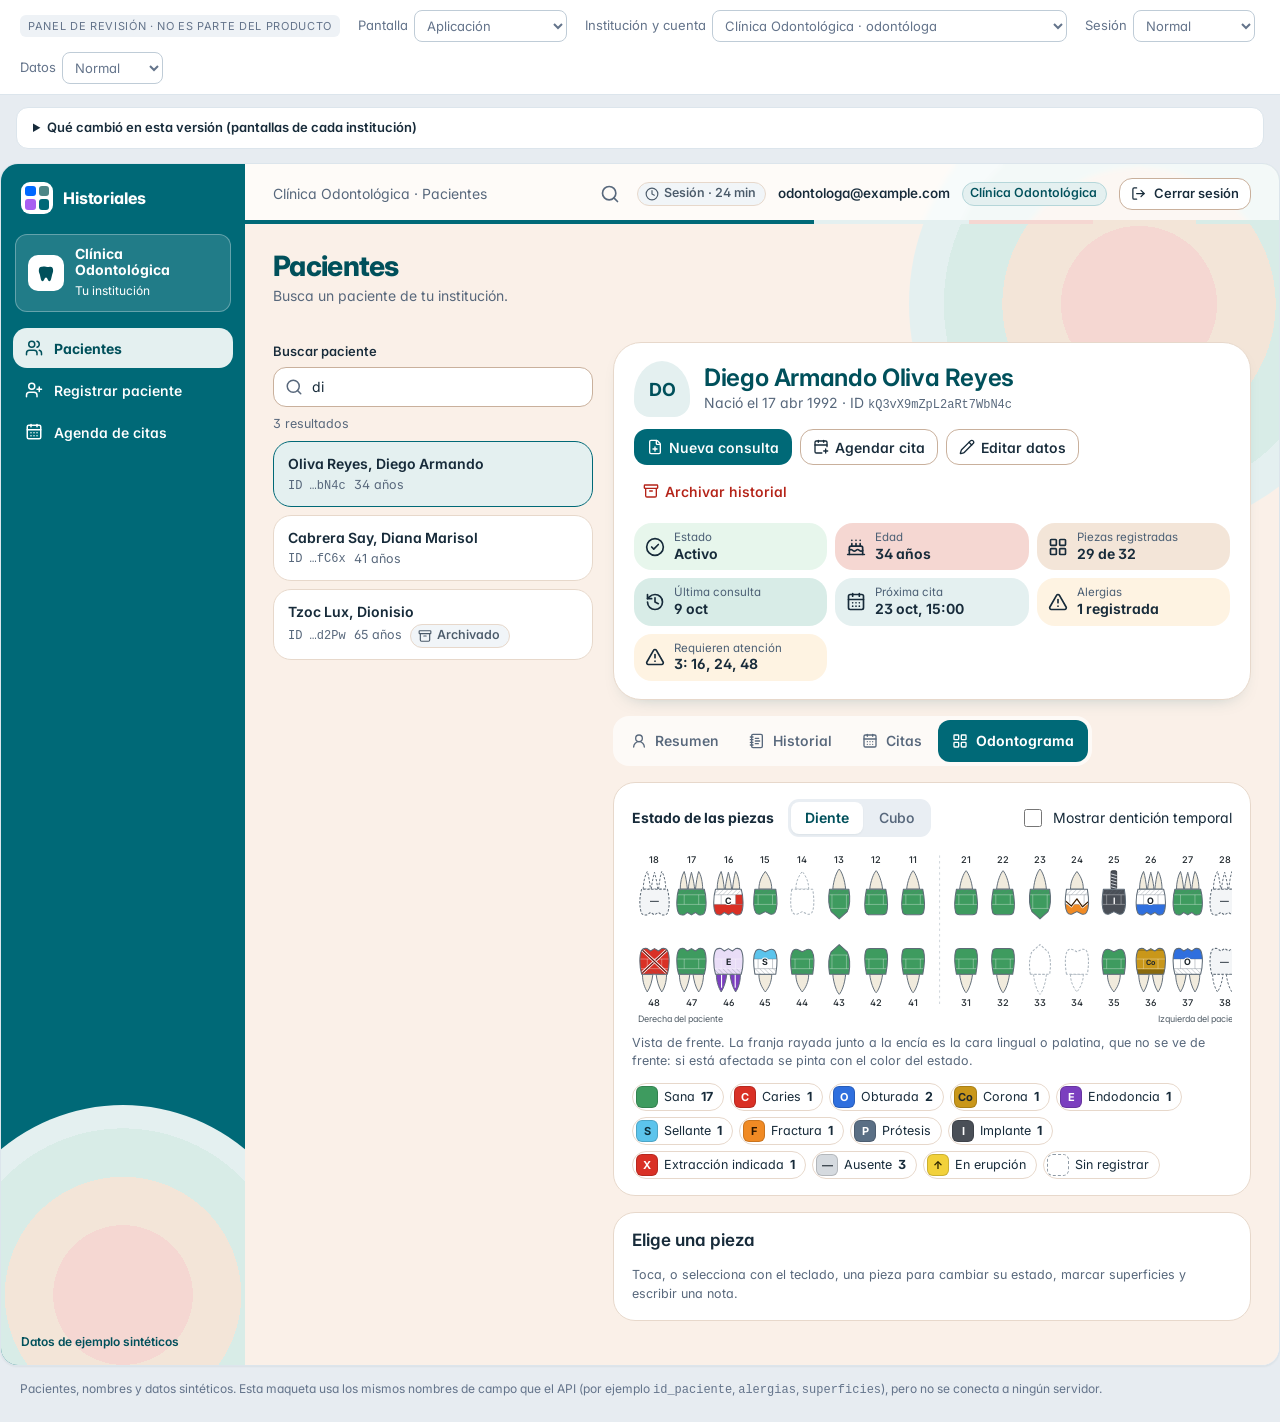
==== commit f0dba612: "docs(referencia): administración en dos niveles en el mockup y su plan de backend Mockup - Superusua" ====
--- a/docs/referencia/Historiales identidad visual.html
+++ b/docs/referencia/Historiales identidad visual.html
@@ -387,6 +387,10 @@
 .app[data-tema=dental],.cell[data-tema=dental]{--ink:#00505B;--ground:#FAF0E8;--bd:#E8D6C8;--side:#006977;--side-ink:#fff;
   --ground-img:none;--ground-size:auto;
   --border:#E7D8CB;--border-strong:#C9B09C;--r-card:22px;--r-btn:13px;--r-in:13px;--th:#E4F0F0}
+
+/* Administración general (propuesta): sin institución propia, usa el acento neutro de la plataforma */
+.app[data-tema=plataforma]{--ink:#172B3A;--ground:#F4F7FA;--bd:#DCE5EC;--side:#172B3A;--side-ink:#fff;--ground-img:none;--ground-size:auto;--th:#EEF3F8}
+.app[data-tema=plataforma] .nav button[aria-current="page"]{background:#EEF3F8;color:#172B3A}
 
 /* ---------- Barra lateral: el color de la institución ---------- */
 .app .side{background:var(--side);border-right:0;color:var(--side-ink);overflow:hidden;isolation:isolate}
@@ -843,7 +847,7 @@
 <li><b>Centro Pediátrico:</b> tutores en la ficha, lotes con vencimiento, facturación y percentiles de peso y talla a lo largo del tiempo.</li>
 <li><b>Laboratorio Clínico:</b> vuelve al estilo anterior: barra superior, fondo liso, etiqueta de muestra con la franja de tubos, tablero de órdenes y catálogo con historial de versiones.</li>
 <li><b>Clínica Odontológica:</b> la ficha cuenta las piezas registradas y la agenda resume la semana y la carga de cada profesional.</li>
-<li><b>Administrador del hospital:</b> la cuenta de administración (propuesta) ve “Profesionales”: lista, alta con correo único, contraseña inicial, área y permisos, y gestión de la cuenta. <b>Laboratorio:</b> botón “Registrar resultados” en el tablero, en la ficha y dentro de cada orden.</li>
+<li><b>Administración en dos niveles (propuesta):</b> un superusuario de plataforma crea cuentas en cualquier entidad (incluido su administrador), es el único que elimina y consulta el resumen de las cuatro entidades y los pagos en solo lectura. Cada entidad conserva un administrador que crea, deshabilita y rehabilita cuentas de su entidad. Ninguno tiene permisos clínicos. <b>Laboratorio:</b> botón “Registrar resultados” en el tablero, en la ficha y dentro de cada orden.</li>
 <li><b>Pulido final:</b> fondos más calmados, un solo nivel de borde en Camas, pestañas de la ficha pediátrica en una línea, sin filos laterales gruesos, Emergencias con la cama en tinte y no en bloque rojo, y selección de texto, casillas y barras con el color de cada institución.</li>
 <li><b>Propuesta · requiere API:</b> lo que el API todavía no ofrece lleva el ícono de destello en el menú y una nota punteada en la pantalla. Todo lo demás sale de campos que ya existen.</li>
 </ul>
@@ -879,7 +883,7 @@
 const TOOTH='M20 10C28 6 36 14 44 10C54 8 58 20 52 34C49 44 49 56 43 56C38 56 37 44 32 44C27 44 26 56 21 56C15 56 15 44 12 34C6 20 10 8 20 10Z';
 function emblema(tema,sz=20){
   if(tema==='dental')return sv('svg',{viewBox:'0 0 64 64',width:sz,height:sz,'aria-hidden':'true'},sv('path',{d:TOOTH,fill:'currentColor',transform:'translate(0 2)'}));
-  return ic({hospital:'hospital',pediatrico:'baby',laboratorio:'flask-conical'}[tema],sz);
+  return ic({hospital:'hospital',pediatrico:'baby',laboratorio:'flask-conical',plataforma:'shield-check'}[tema],sz);
 }
 function marca(){return h('span',{class:'mark','aria-hidden':'true'},h('i'),h('i'),h('i'),h('i'))}
 
@@ -903,7 +907,7 @@
 /* ---------- estado de la maqueta ---------- */
 const S={vista:'login',esc:'den',sesion:'normal',datos:'normal',login:'normal',nav:'pacientes',q:'',sel:null,tab:'resumen',semana:0,soloMias:false,ficha:{}};
 const cuenta=()=>ESCENARIOS[S.esc];
-const DBI=()=>DB[cuenta().inst];
+const DBI=()=>DB[cuenta().inst]||{pacientes:[],citas:[],consultas:{},ordenes:{},odonto:{}};/* la administración general no tiene datos clínicos propios */
 const can=p=>cuenta().perm.includes(p);
 const tema=()=>cuenta().tema;
 
@@ -1803,6 +1807,14 @@
 function navItems(){
   const it=[],i=cuenta().inst;
   const P_=(k,ico,t,o)=>it.push([k,ico,t,o||null]),sep=t=>it.push(['~'+t,'',t,null]);
+  if(i==='plataforma'){
+    P_('panel','house','Resumen',{prop:1});
+    if(can('plataforma:administrar')){P_('usuarios','user-cog','Usuarios y accesos',{prop:1});P_('bitacora','history','Bitácora',{prop:1})}
+    if(can('pagos:ver')){sep('Hospital General');P_('pagos','banknote','Pagos',{prop:1});sep('Centro Pediátrico');P_('facturacion','receipt','Facturación',{prop:1})}
+    return it;
+  }
+  /* administrador de una entidad: solo gestiona al personal de esa entidad */
+  if(can('profesionales:administrar')){P_('panel','house','Resumen',{prop:1});P_('usuarios','user-cog','Usuarios y accesos',{prop:1});P_('bitacora','history','Bitácora',{prop:1});return it}
   if(i==='hospital_general'){
     P_('inicio','house','Inicio',{prop:1});
     sep('Atención');
@@ -1813,7 +1825,6 @@
     P_('atenciones','activity','Atenciones',{prop:1});
     sep('Administración');
     P_('pagos','banknote','Pagos',{prop:1});
-    if(can('profesionales:administrar'))P_('profesionales','user-cog','Profesionales',{prop:1});
     if(can('pacientes:registrar'))P_('registrar','user-plus','Registrar paciente');
     return it;
   }
@@ -1836,7 +1847,7 @@
   return it;
 }
 const primeraVista=()=>navItems().find(x=>x[0][0]!=='~')[0];
-const TITULOS={inicio:'Inicio',pacientes:'Pacientes',registrar:'Registrar paciente',agenda:'Agenda de citas',pruebas:'Catálogo de pruebas',vacunas:'Catálogo de vacunas',emergencias:'Emergencias',camas:'Camas',atenciones:'Atenciones',pagos:'Pagos',lotes:'Lotes y vencimientos',facturacion:'Facturación',ordenes:'Órdenes de laboratorio',profesionales:'Profesionales'};
+const TITULOS={inicio:'Inicio',pacientes:'Pacientes',registrar:'Registrar paciente',agenda:'Agenda de citas',pruebas:'Catálogo de pruebas',vacunas:'Catálogo de vacunas',emergencias:'Emergencias',camas:'Camas',atenciones:'Atenciones',pagos:'Pagos',lotes:'Lotes y vencimientos',facturacion:'Facturación',ordenes:'Órdenes de laboratorio',panel:'Resumen',usuarios:'Usuarios y accesos',bitacora:'Bitácora'};
 const tituloNav=k=>TITULOS[k];
 
 /* búsqueda global: botón de lupa en la barra superior que abre un combobox; "/" lo abre desde cualquier pantalla */
@@ -1890,7 +1901,7 @@
   const sesChip=S.sesion==='pronto'?chip('warn','timer','Vence en 4 min'):S.sesion==='vencida'?chip('crit','clock','Sesión vencida'):chip('neu','clock','Sesión · 24 min');
   const salir=h('button',{class:'btn sec sm',type:'button',onclick:()=>{S.vista='login';render()}},ic('log-out',15),'Cerrar sesión');
   const who=h('div',{class:'who'},can('pacientes:leer')&&buscadorGlobal(),sesChip,h('span',{class:'mail',text:c.correo}),!lab&&chip('info',null,c.nombre),salir);
-  const V={inicio:inicioView,pacientes:pacientesView,registrar:registrarView,agenda:agendaView,pruebas:pruebasView,vacunas:vacunasCatView,emergencias:emergenciasView,camas:camasView,atenciones:atencionesView,pagos:pagosView,lotes:lotesView,facturacion:facturacionView,ordenes:ordenesBoardView,profesionales:profesionalesView};
+  const V={inicio:inicioView,pacientes:pacientesView,registrar:registrarView,agenda:agendaView,pruebas:pruebasView,vacunas:vacunasCatView,emergencias:emergenciasView,camas:camasView,atenciones:atencionesView,pagos:pagosView,lotes:lotesView,facturacion:facturacionView,ordenes:ordenesBoardView,panel:panelView,usuarios:usuariosView,bitacora:bitacoraView};
   const vista=V[S.nav]||pacientesView;
   const bannerSes=S.sesion==='pronto'?banner('warn','timer',h('b',{text:'Tu sesión vence en 4 minutos. '}),'Termina lo que estás haciendo: después tendrás que iniciar sesión de nuevo. Lo que escribas en un formulario abierto se guarda como borrador en esta pestaña.'):null;
   if(lab){
@@ -1902,9 +1913,9 @@
   const hayProp=items.some(x=>x[3]&&x[3].prop);
   const side=h('aside',{class:'side'},h('div',{class:'strip'}),
     h('div',{class:'logo'},marca(),'Historiales'),
-    h('div',{class:'inst'},h('span',{class:'emb'},emblema(c.tema,20)),h('div',null,h('b',{text:c.nombre}),h('small',{text:'Tu institución'}))),
+    h('div',{class:'inst'},h('span',{class:'emb'},emblema(c.tema,20)),h('div',null,h('b',{text:c.nombre}),h('small',{text:c.inst==='plataforma'?'Las cuatro entidades':'Tu institución'}))),
     h('nav',{class:'nav','aria-label':'Principal'},menu()),
-    hosp&&h('button',{class:'me',type:'button',onclick:perfilDrawer},h('span',{class:'av'},ic('user-round',18)),h('span',null,h('b',{text:c.correo}),h('small',{text:'Mi perfil'})),h('span',{class:'ptag',title:'Propuesta: requiere API nueva'},ic('sparkles',12))),
+    hosp&&!can('profesionales:administrar')&&h('button',{class:'me',type:'button',onclick:perfilDrawer},/* el perfil de ejemplo es clínico; no aplica a la administración */h('span',{class:'av'},ic('user-round',18)),h('span',null,h('b',{text:c.correo}),h('small',{text:'Mi perfil'})),h('span',{class:'ptag',title:'Propuesta: requiere API nueva'},ic('sparkles',12))),
     h('div',{class:'side-foot'},hayProp&&h('span',{class:'ley-prop'},ic('sparkles',13),'Propuesta, requiere API nueva'),h('span',{text:'Datos de ejemplo sintéticos'})));
   const top=h('header',{class:'top'},h('span',{class:'muted',text:`${c.nombre} · ${tituloNav(S.nav)}`}),who);
   app.append(side,h('div',{class:'main'},top,h('main',{class:'content',id:'contenido'},bannerSes,vista())));
@@ -1994,8 +2005,17 @@
 /* ============ Hospital General · pantallas propuestas (basadas en 001_hospital_general.sql) ============ */
 /* El API actual solo expone pacientes, historiales y citas. Camas, ingresos, atenciones y cobros son propuesta. */
 Object.assign(S,{fCama:'T',fAtn:'T',fCob:'T',fOrd:'T'});
-ESCENARIOS.hospadm={k:'hospadm',inst:'hospital_general',tema:'hospital',nombre:'Hospital General',correo:'administracion@example.com',id:'7a2d5e90-14cb-4f63-b8d7-e03a91c6f258',perm:['pacientes:leer','pacientes:registrar','citas:leer','pagos:ver'],etq:'Hospital General · administración (propuesta)'};
-DEMO.hospadm=['ma','10482','resumen'];
+/* Administración (PROPUESTA), en dos niveles y sin permisos clínicos:
+   - superusuario (uno, sin institución): crea usuarios en cualquier entidad, incluido su administrador; es el único que elimina; ve el resumen y los pagos en solo lectura.
+   - administrador de cada entidad (uno por entidad): crea usuarios de SU entidad y los deshabilita o rehabilita; no elimina. */
+ESCENARIOS.admin={k:'admin',inst:'plataforma',tema:'plataforma',nombre:'Administración general',correo:'superusuario@example.com',id:'7a2d5e90-14cb-4f63-b8d7-e03a91c6f258',perm:['plataforma:administrar','pagos:ver'],etq:'Administración general · superusuario (propuesta)'};
+DEMO.admin=['',null,'resumen'];
+[['hospadm','hospital_general','hospital','Hospital General','admin.hospital@example.com','2c41f7a0-6d1e-4b3a-9f52-8e07c3a1d6b4'],
+ ['pedadm','centro_pediatrico','pediatrico','Centro Pediátrico','admin.pediatrico@example.com','5e93b1c8-0a47-4d26-b8f1-3c6d2e90a7f5'],
+ ['labadm','laboratorio_clinico','laboratorio','Laboratorio Clínico','admin.laboratorio@example.com','a8d05e3f-72c1-4e98-a613-9b4f1d7c20e6'],
+ ['denadm','clinica_odontologica','dental','Clínica Odontológica','admin.clinica@example.com','d17c6a92-3e58-4f0b-b2d4-61a8e5c9f307']]
+  .forEach(([k,inst,tm,nombre,correo,id])=>{ESCENARIOS[k]={k,inst,tema:tm,nombre,correo,id,perm:['profesionales:administrar'],etq:`${nombre} · administración (propuesta)`};DEMO[k]=['',null,'resumen']});
+const esPlataforma=()=>cuenta().inst==='plataforma';
 const verMontos=()=>can('pagos:ver');
 const moneda=n=>'Q '+n.toLocaleString('en-US',{minimumFractionDigits:2,maximumFractionDigits:2});
 const mt=n=>verMontos()?moneda(n):h('span',{class:'oculto',title:'Montos restringidos para tu cuenta'},'Q ••••');
@@ -2255,12 +2275,14 @@
   const ok=verMontos();
   const a=ATN.find(x=>x.id===cb.atn);
   drawer(`Cobro ${cb.id}`,[h('div',{class:'row'},chipM(COB_P,cb.estado),propChip()),
-    h('dl',{class:'dl'},h('dt',{text:'Paciente'}),h('dd',{text:cb.pac}),h('dt',{text:'Atención'}),h('dd',null,a?h('button',{class:'lnk mono',type:'button',onclick:()=>atnDrawer(a)},String(a.id)):String(cb.atn)),h('dt',{text:'Apertura'}),h('dd',{text:fFH(cb.f)}),cb.cierre&&h('dt',{text:'Cierre'}),cb.cierre&&h('dd',{text:fFH(cb.cierre)})),
+    esPlataforma()&&banner('neu','eye','Solo lectura: los pagos los registra el personal del hospital con el permiso pagos:registrar.'),
+    /* la administración general no abre el detalle clínico de la atención */
+    h('dl',{class:'dl'},h('dt',{text:'Paciente'}),h('dd',{text:cb.pac}),h('dt',{text:'Atención'}),h('dd',null,a&&!esPlataforma()?h('button',{class:'lnk mono',type:'button',onclick:()=>atnDrawer(a)},String(a.id)):String(cb.atn)),h('dt',{text:'Apertura'}),h('dd',{text:fFH(cb.f)}),cb.cierre&&h('dt',{text:'Cierre'}),cb.cierre&&h('dd',{text:fFH(cb.cierre)})),
     !ok?banner('neu','lock',h('b',{text:'Montos restringidos. '}),'Tu cuenta ve el estado de los cobros, no los importes.'):
     [h('section',null,h('h3',{style:'margin-bottom:8px',text:'Detalle'}),h('div',{class:'tw'},h('table',null,h('thead',null,h('tr',null,['Concepto','Cant.','P. unitario','Subtotal'].map(t=>h('th',{text:t})))),h('tbody',null,cb.lineas.map(l=>h('tr',null,h('td',{text:l.d}),h('td',{text:String(l.cant)}),h('td',{text:moneda(l.pu)}),h('td',{text:moneda(l.cant*l.pu)}))),h('tr',null,h('td',{colspan:3},h('b',{text:'Total'})),h('td',null,h('b',{text:moneda(totC(cb))}))))))),
      h('section',null,h('h3',{style:'margin-bottom:8px',text:'Pagos'}),cb.pagos.length?h('div',{style:'display:grid;gap:6px'},cb.pagos.map(p=>h('div',{class:'row banner neu',style:'justify-content:space-between;flex-wrap:nowrap'},h('span',null,h('b',{text:p.m}),h('small',{class:'hint',text:` · ${fFH(p.f)}`})),h('span',{class:'row'},p.estado==='Anulado'?chip('neu','ban','Anulado'):null,h('b',{style:p.estado==='Anulado'?'text-decoration:line-through':null,text:moneda(p.monto)}))))):h('p',{class:'muted',text:'Todavía no hay pagos.'}),
        h('div',{class:'row',style:'justify-content:space-between;margin-top:10px'},h('b',{text:'Saldo'}),h('b',{style:'font-size:18px',text:moneda(saldoC(cb))})))]],
-    ok&&cb.estado==='Abierto'?[h('button',{class:'btn',type:'button',onclick:()=>pagoModal(cb)},ic('plus',16),'Registrar pago')]:null);
+    ok&&cb.estado==='Abierto'&&!esPlataforma()?[h('button',{class:'btn',type:'button',onclick:()=>pagoModal(cb)},ic('plus',16),'Registrar pago')]:null);
 }
 function pagosView(){
   if(S.datos==='cargando')return h('div',null,cabeza('Pagos','Cargando…'),skeleton(6));
@@ -2280,7 +2302,7 @@
     h('div',{class:'tw'},h('table',{class:'nw'},h('thead',null,h('tr',null,['Cobro','Paciente','Apertura','Estado','Total','Pagado','Avance','Saldo'].map(t=>h('th',{text:t})))),
       h('tbody',null,vis.map(c=>h('tr',null,h('td',null,h('button',{class:'lnk mono',type:'button',onclick:()=>cobroDrawer(c),text:String(c.id)})),h('td',{class:'wrap'},h('div',null,c.pac),h('small',{class:'hint',text:`Atención ${c.atn}`})),h('td',{text:fFechaC(c.f)}),h('td',null,chipM(COB_P,c.estado)),
         h('td',null,ok?moneda(totC(c)):mt(0)),h('td',null,ok?moneda(pagC(c)):mt(0)),h('td',null,ok&&c.estado!=='Anulado'?h('div',{class:'prog',role:'img','aria-label':`${Math.round(pagC(c)/totC(c)*100)} % pagado`},h('i',{style:`width:${pagC(c)/totC(c)*100}%`})):'—'),h('td',null,ok?(c.estado==='Anulado'?'—':h('b',{text:moneda(saldoC(c))})):mt(0))))))),
-    propNota('Se necesitan cobros, líneas de cobro y pagos, con un permiso propio para ver montos. Esta cuenta de médico/a no los ve; cambia a “administración” en el panel para verlos.'));
+    propNota('Se necesitan cobros, líneas de cobro y pagos, con un permiso propio para ver montos (pagos:ver). Las cuentas sin ese permiso no ven los importes; la administración general los ve en solo lectura.'));
 }
 
 /* ---------- Mi perfil ---------- */
@@ -2290,29 +2312,68 @@
     propNota('Hoy solo se conoce el correo y la institución (D6). Nombre, colegiado y especialidad exigen enlazar el usuario con su profesional.')]);
 }
 
-/* ============ Administración de profesionales · Hospital General (PROPUESTA) ============
-   El API actual no ofrece nada de esto: las cuentas se crean con scripts/crear_profesional.py,
-   no hay listado de profesionales ni cambio de contraseña (documentación del backend, §15).
-   Se dibuja para decidir el contrato antes de construirlo. */
-ESCENARIOS.hospadm.perm.push('profesionales:administrar');
-Object.assign(S,{fProf:'T'});
-
-const ROLES_H=[['medico','Médico/a'],['enfermeria','Enfermería']];
-const rolTxt=r=>(ROLES_H.find(x=>x[0]===r)||[0,r])[1];
-const PERMS_H=[['pacientes:leer','Ver pacientes','Base: todo profesional puede buscar y ver fichas.'],['pacientes:registrar','Registrar y corregir pacientes'],['historiales:leer','Ver historiales y alergias'],['consultas:registrar','Registrar consultas y adendas'],['historiales:archivar','Archivar historiales'],['citas:leer','Ver citas'],['citas:gestionar','Agendar y cambiar citas']];
-const PERM_SUG={medico:['pacientes:leer','pacientes:registrar','historiales:leer','consultas:registrar','citas:leer','citas:gestionar'],enfermeria:['pacientes:leer','historiales:leer','citas:leer']};
-const HPROF=[
-  {id:'h1',tit:'Dra.',nombre:'Karla Ixcoy',correo:'karla.ixcoy@example.com',rol:'medico',area:'Emergencias',estado:'activa',alta:'2024-03-04',perm:PERM_SUG.medico},
-  {id:'h2',tit:'Dr.',nombre:'Hugo Menéndez',correo:'hugo.menendez@example.com',rol:'medico',area:'Medicina interna',estado:'activa',alta:'2024-03-04',perm:PERM_SUG.medico},
-  {id:'h3',tit:'Dra.',nombre:'Rebeca Salazar',correo:'rebeca.salazar@example.com',rol:'medico',area:'Medicina interna',estado:'activa',alta:'2024-08-19',perm:[...PERM_SUG.medico,'historiales:archivar']},
-  {id:'h4',tit:'Dr.',nombre:'Marvin Osorio',correo:'marvin.osorio@example.com',rol:'medico',area:'Cirugía',estado:'activa',alta:'2025-01-13',perm:PERM_SUG.medico},
-  {id:'h5',tit:'',nombre:'Lucía Morales',correo:'lucia.morales@example.com',rol:'enfermeria',area:'Cuidados intensivos',estado:'activa',alta:'2025-02-03',perm:PERM_SUG.enfermeria},
-  {id:'h6',tit:'',nombre:'Pedro Caal',correo:'pedro.caal@example.com',rol:'enfermeria',area:'Emergencias',estado:'activa',alta:'2025-06-30',perm:PERM_SUG.enfermeria},
-  {id:'h7',tit:'',nombre:'Sofía Batz',correo:'sofia.batz@example.com',rol:'enfermeria',area:'Cirugía',estado:'bloqueada',alta:'2025-09-15',perm:PERM_SUG.enfermeria},
-  {id:'h8',tit:'Dr.',nombre:'Iván Choc',correo:'ivan.choc@example.com',rol:'medico',area:'Medicina interna',estado:'inactiva',alta:'2023-11-20',perm:PERM_SUG.medico}];
-const CORREOS_USADOS=['medico@example.com','administracion@example.com','laboratorista@example.com','odontologa@example.com','pediatra@example.com'];
-const EST_P={activa:['ok','circle-check','Activa'],bloqueada:['crit','ban','Bloqueada'],inactiva:['neu','ban','Inactiva']};
+/* ============ Administración en dos niveles · usuarios y accesos (PROPUESTA) ============
+   Hoy existe un administrador por institución (012_administracion_profesionales.sql). La propuesta lo conserva y
+   agrega un superusuario de plataforma:
+   - superusuario: crea en cualquier entidad (incluido su administrador, uno por entidad), deshabilita, rehabilita
+     y es el único que elimina (baja definitiva lógica: el historial y la bitácora se conservan).
+   - administrador de la entidad: crea, deshabilita y rehabilita cuentas de SU entidad; no elimina ni toca a otros
+     administradores. Las reglas de roles y permisos son las de app/domain/administracion.py. */
+Object.assign(S,{fUsr:'T',fEst:'T'});
+
+const ENTIDADES=[['hospital_general','Hospital General','hospital','PostgreSQL','Hospital'],['centro_pediatrico','Centro Pediátrico','pediatrico','MySQL','Pediátrico'],
+  ['laboratorio_clinico','Laboratorio Clínico','laboratorio','MongoDB','Laboratorio'],['clinica_odontologica','Clínica Odontológica','dental','Firestore','Clínica']];
+const entDe=k=>ENTIDADES.find(e=>e[0]===k)||[k,k,'plataforma','',k];
+const chipEnt=k=>h('span',{class:'chip neu'},emblema(entDe(k)[2],13),entDe(k)[1]);
+/* mismas reglas que app/domain/administracion.py y app/domain/permisos.py */
+const ROLES_ENT={hospital_general:[['medico','Médico/a'],['enfermeria','Enfermería']],centro_pediatrico:[['medico','Médico/a'],['enfermeria','Enfermería']],
+  laboratorio_clinico:[['laboratorista','Laboratorista'],['medico','Médico/a solicitante']],clinica_odontologica:[['odontologo','Odontólogo/a'],['secretaria','Secretaría']]};
+const rolTxt=r=>({medico:'Médico/a',enfermeria:'Enfermería',laboratorista:'Laboratorista',odontologo:'Odontólogo/a',secretaria:'Secretaría',administrador:'Administrador/a'})[r]||r;
+const PERMS=[['pacientes:leer','Ver pacientes','Base: todo profesional puede buscar y ver fichas.'],['pacientes:registrar','Registrar y corregir pacientes'],['historiales:leer','Ver historiales y alergias'],['consultas:registrar','Registrar consultas y adendas'],['historiales:archivar','Archivar historiales'],['citas:leer','Ver citas'],['citas:gestionar','Agendar y cambiar citas'],
+  ['camas:gestionar','Gestionar camas','Limpieza, mantenimiento y disponibilidad.'],['pagos:ver','Ver montos de cobros y pagos'],['pagos:registrar','Registrar pagos'],['laboratorio:resultados','Tomar muestras y registrar resultados'],['laboratorio:validar','Validar órdenes','Una orden validada ya no se modifica.']];
+const COMUNES=['pacientes:leer','pacientes:registrar','historiales:leer','consultas:registrar','historiales:archivar','citas:leer','citas:gestionar'];
+const ASIGNABLES={hospital_general:[...COMUNES,'camas:gestionar','pagos:ver','pagos:registrar'],centro_pediatrico:[...COMUNES,'pagos:ver','pagos:registrar'],
+  laboratorio_clinico:[...COMUNES,'laboratorio:resultados','laboratorio:validar'],clinica_odontologica:COMUNES};
+const VEDADOS_SEC=['historiales:leer','consultas:registrar','historiales:archivar','laboratorio:resultados','laboratorio:validar'];
+const PERM_SUG={medico:['pacientes:leer','pacientes:registrar','historiales:leer','consultas:registrar','citas:leer','citas:gestionar'],enfermeria:['pacientes:leer','historiales:leer','citas:leer'],
+  odontologo:['pacientes:leer','pacientes:registrar','historiales:leer','consultas:registrar','citas:leer','citas:gestionar'],
+  laboratorista:['pacientes:leer','laboratorio:resultados','laboratorio:validar'],secretaria:['pacientes:leer','pacientes:registrar','citas:leer','citas:gestionar'],
+  administrador:['profesionales:administrar']};
+const U=(id,inst,tit,nombre,correo,rol,area,estado,alta,perm)=>({id,inst,tit,nombre,correo,rol,area,estado,alta,perm:perm||PERM_SUG[rol]});
+const USUARIOS=[
+  U('ha','hospital_general','','Mario Gálvez','admin.hospital@example.com','administrador',null,'activa','2024-02-01'),
+  U('h1','hospital_general','Dra.','Karla Ixcoy','karla.ixcoy@example.com','medico','Emergencias','activa','2024-03-04'),
+  U('h2','hospital_general','Dr.','Hugo Menéndez','hugo.menendez@example.com','medico','Medicina interna','activa','2024-03-04'),
+  U('h3','hospital_general','Dra.','Rebeca Salazar','rebeca.salazar@example.com','medico','Medicina interna','activa','2024-08-19',[...PERM_SUG.medico,'historiales:archivar']),
+  U('h4','hospital_general','Dr.','Marvin Osorio','marvin.osorio@example.com','medico','Cirugía','activa','2025-01-13'),
+  U('h5','hospital_general','','Lucía Morales','lucia.morales@example.com','enfermeria','Cuidados intensivos','activa','2025-02-03'),
+  U('h6','hospital_general','','Pedro Caal','pedro.caal@example.com','enfermeria','Emergencias','activa','2025-06-30',[...PERM_SUG.enfermeria,'pagos:ver','pagos:registrar']),
+  U('h7','hospital_general','','Sofía Batz','sofia.batz@example.com','enfermeria','Cirugía','bloqueada','2025-09-15'),
+  U('h8','hospital_general','Dr.','Iván Choc','ivan.choc@example.com','medico','Medicina interna','inactiva','2023-11-20'),
+  U('pa','centro_pediatrico','','Claudia Ordóñez','admin.pediatrico@example.com','administrador',null,'activa','2024-02-01'),
+  U('p1','centro_pediatrico','Dra.','Valeria Cifuentes','pediatra@example.com','medico',null,'activa','2024-05-06'),
+  U('p2','centro_pediatrico','Dr.','Óscar Pineda','oscar.pineda@example.com','medico',null,'activa','2025-02-17'),
+  U('p3','centro_pediatrico','','Andrea Xoyón','andrea.xoyon@example.com','enfermeria',null,'activa','2025-04-01',[...PERM_SUG.enfermeria,'pagos:ver','pagos:registrar']),
+  U('p4','centro_pediatrico','','Byron Tum','byron.tum@example.com','enfermeria',null,'bloqueada','2025-07-21'),
+  U('la','laboratorio_clinico','','Rodrigo Pac','admin.laboratorio@example.com','administrador',null,'activa','2024-02-01'),
+  U('l1','laboratorio_clinico','','Fernando Coyoy','laboratorista@example.com','laboratorista',null,'activa','2024-06-10'),
+  U('l2','laboratorio_clinico','','Gabriela Sic','gabriela.sic@example.com','laboratorista',null,'activa','2025-03-03',['pacientes:leer','laboratorio:resultados']),
+  U('l3','laboratorio_clinico','Dr.','Ernesto Ajú','medico.lab@example.com','medico',null,'activa','2024-09-09'),
+  U('da','clinica_odontologica','','Silvia Tojín','admin.clinica@example.com','administrador',null,'activa','2024-02-01'),
+  U('d1','clinica_odontologica','Dra.','Paola Quiñónez','odontologa@example.com','odontologo',null,'activa','2024-04-15'),
+  U('d2','clinica_odontologica','Dr.','Julio Monterroso','julio.monterroso@example.com','odontologo',null,'inactiva','2023-10-02'),
+  U('d3','clinica_odontologica','','Ana Lucía Raxón','recepcion@example.com','secretaria',null,'activa','2025-01-08')];
+const CORREOS_USADOS=['medico@example.com','superusuario@example.com'];
+const EST_P={activa:['ok','circle-check','Activa'],bloqueada:['crit','ban','Bloqueada'],inactiva:['neu','ban','Deshabilitada']};
 const chipP=e=>chip(...EST_P[e]);
+const sinAcceso=x=>x.estado!=='activa';
+const esSuper=()=>can('plataforma:administrar');
+/* las cuentas eliminadas no se listan; el superusuario ve todas las entidades, el administrador solo la suya */
+const vigentes=()=>USUARIOS.filter(x=>x.estado!=='eliminada');
+const visibles=()=>vigentes().filter(x=>esSuper()||x.inst===cuenta().inst);
+const adminActivo=inst=>vigentes().find(x=>x.inst===inst&&x.rol==='administrador'&&x.estado==='activa');
+/* quién puede gestionar a quién: el administrador no toca cuentas de administración ni otras entidades */
+const puedeGestionar=p=>esSuper()||(p.inst===cuenta().inst&&p.rol!=='administrador');
 
 function copiar(t,msg='Copiado'){
   const ok=()=>toast(msg,'copy');
@@ -2329,84 +2390,221 @@
 }
 const FZ=['','Muy débil','Débil','Aceptable','Fuerte'];
 
-function profesionalesView(){
-  const l=HPROF,n=e=>l.filter(x=>x.estado===e).length,med=l.filter(x=>x.rol==='medico'&&x.estado==='activa').length,enf=l.filter(x=>x.rol==='enfermeria'&&x.estado==='activa').length;
-  const f=S.fProf,vis=l.filter(x=>f==='T'||(f==='medico'&&x.rol==='medico')||(f==='enfermeria'&&x.rol==='enfermeria')||(f==='sin'&&x.estado!=='activa'));
+/* ---------- Resumen general (superusuario): conteos de las cuatro entidades, sin datos de pacientes ---------- */
+function panelView(){
+  if(!esSuper())return resumenEntidadView();
+  const enSemana=c=>{const t=+new Date(c.inicio);return t>=LUN0&&t<LUN0+7*864e5};
+  const hoy=c=>mismoDia(c.inicio)&&c.estado!=='cancelada';
+  const ordAb=Object.values(DB.laboratorio_clinico.ordenes).flat().filter(o=>o.estado==='solicitada'||o.estado==='en_proceso').length;
+  const propias={
+    hospital_general:[['Camas ocupadas',`${CAMAS.filter(c=>c.est==='O').length} de ${CAMAS.length}`],['Emergencias activas',emergActivas().length],['Cobros abiertos',COBROS.filter(c=>c.estado==='Abierto').length],['Saldo pendiente',moneda(COBROS.reduce((s,c)=>s+saldoC(c),0))]],
+    centro_pediatrico:[['Facturas por cobrar',FACT.filter(f=>f.estado==='Emitida').length],['Monto por cobrar',moneda(FACT.filter(f=>f.estado==='Emitida').reduce((s,f)=>s+totF(f),0))],['Lotes por vencer o vencidos',LOTES.filter(l=>['Por vencer','Vencido'].includes(estLote(l))).length]],
+    laboratorio_clinico:[['Órdenes abiertas',ordAb]],
+    clinica_odontologica:[['Citas de la semana',DB.clinica_odontologica.citas.filter(enSemana).length]]};
+  const irUsuarios=k=>()=>{S.fUsr=k;S.fEst='T';navegar('usuarios')};
+  const tarjeta=([k,nombre,tm,motor])=>{const per=vigentes().filter(x=>x.inst===k),db=DB[k],adm=adminActivo(k);
+    return h('section',{class:'card','data-tema':tm,style:'display:grid;gap:12px;align-content:start'},
+      h('div',{class:'row',style:'justify-content:space-between'},h('div',{class:'row'},h('span',{class:'emb'},emblema(tm,20)),h('div',null,h('h2',{text:nombre}),h('small',{class:'muted',text:`Base de datos: ${motor}`})))),
+      h('div',{style:'height:6px;border-radius:99px;background:var(--strip)'}),
+      h('dl',{class:'dl',style:'grid-template-columns:1fr auto'},
+        [['Administración',adm?adm.nombre:'Sin administrador'],['Personal activo',`${per.filter(x=>!sinAcceso(x)).length}${per.some(sinAcceso)?` · ${per.filter(sinAcceso).length} sin acceso`:''}`],['Pacientes registrados',db.pacientes.length],['Citas de hoy',db.citas.filter(hoy).length],...propias[k]]
+          .flatMap(([t,v])=>[h('dt',{text:t}),h('dd',null,h('b',{class:'val',text:String(v)}))])),
+      h('div',{class:'row'},h('button',{class:'btn sec sm',type:'button',onclick:irUsuarios(k)},ic('user-cog',15),'Ver usuarios'),
+        k==='hospital_general'&&h('button',{class:'btn ghost sm',type:'button',onclick:()=>navegar('pagos')},ic('banknote',15),'Ver pagos'),
+        k==='centro_pediatrico'&&h('button',{class:'btn ghost sm',type:'button',onclick:()=>navegar('facturacion')},ic('receipt',15),'Ver facturación')))};
+  const vs=vigentes(),act=vs.filter(x=>!sinAcceso(x)).length,sin=vs.filter(sinAcceso).length;
   return h('div',{style:'display:grid;gap:16px'},
-    cabeza('Profesionales','Quién atiende en el Hospital General, en qué área y con qué permisos.',h('button',{class:'btn',type:'button',onclick:()=>profNuevoDrawer()},ic('user-plus',16),'Registrar profesional')),
-    h('div',{class:'kpis'},kpi('Médicos activos',med,'#0068FF'),kpi('Enfermería activa',enf,'#43A971'),kpi('Áreas con personal',new Set(l.filter(x=>x.estado==='activa').map(x=>x.area)).size+' de '+DEPS.length,'#E3B23C'),kpi('Sin acceso',n('bloqueada')+n('inactiva'),'#B42318','Bloqueadas o inactivas')),
-    h('div',{class:'seg',role:'group','aria-label':'Filtrar'},[['T','Todos',l.length],['medico','Médicos',l.filter(x=>x.rol==='medico').length],['enfermeria','Enfermería',l.filter(x=>x.rol==='enfermeria').length],['sin','Sin acceso',n('bloqueada')+n('inactiva')]].map(([k,t,v])=>h('button',{type:'button','aria-pressed':f===k?'true':'false',onclick:()=>{S.fProf=k;render()}},`${t} ${v}`))),
-    h('div',{class:'tw'},h('table',{class:'nw'},h('thead',null,h('tr',null,['Profesional','Correo','Rol','Área','Estado','Alta'].map(t=>h('th',{text:t})))),
-      h('tbody',null,vis.map(x=>h('tr',{class:'clic',tabindex:'0',onclick:()=>profDrawer(x.id),onkeydown:e=>{if(e.key==='Enter')profDrawer(x.id)}},
-        h('td',null,h('button',{class:'lnk',type:'button',onclick:e=>{e.stopPropagation();profDrawer(x.id)},text:`${x.tit?x.tit+' ':''}${x.nombre}`})),h('td',{text:x.correo}),h('td',{text:rolTxt(x.rol)}),h('td',{text:x.area}),h('td',null,chipP(x.estado)),h('td',{text:fFechaN(x.alta)})))))),
-    h('p',{class:'hint'},'Tu cuenta de administración no aparece en esta lista y no tiene permisos clínicos.'),
-    propNota('Hoy las cuentas se crean con scripts/crear_profesional.py: no hay API para listarlas, crearlas, cambiarles el área ni la contraseña. Haría falta un permiso propio (por ejemplo profesionales:administrar) solo para esta cuenta, y que la institución salga siempre del token del administrador, nunca del formulario.'));
-}
-
-function profNuevoDrawer(){
-  const nom=inp('pf-n',{max:120}),ape=inp('pf-a',{max:120}),cor=inp('pf-c',{type:'email',max:254,ph:'nombre.apellido@hospital.gt'});
-  const rol=sel('pf-r',ROLES_H),area=sel('pf-ar',[['','Elige un área'],...DEPS.map(d=>[d.n,d.n])]);
-  const clave=inp('pf-p',{type:'password',max:128});clave.autocomplete='new-password';
+    cabeza('Resumen','Las cuatro entidades de un vistazo. Solo conteos: ningún dato clínico ni de pacientes.'),
+    h('div',{class:'kpis'},kpi('Usuarios activos',act,'var(--brand)'),kpi('Cuentas sin acceso',sin,'#B42318','Bloqueadas o deshabilitadas'),
+      kpi('Pacientes registrados',ENTIDADES.reduce((s,[k])=>s+DB[k].pacientes.length,0),'#43A971','En las cuatro entidades'),kpi('Citas de hoy',ENTIDADES.reduce((s,[k])=>s+DB[k].citas.filter(hoy).length,0),'#E3B23C')),
+    h('div',{class:'g2'},ENTIDADES.map(tarjeta)),
+    propNota('Cada número sale de una base distinta (PostgreSQL, MySQL, MongoDB y Firestore). Haría falta un endpoint de resumen solo para el superusuario, que devuelva conteos y nunca datos de pacientes.'));
+}
+
+/* ---------- Usuarios y accesos (superusuario: todas las entidades · administrador: la suya) ---------- */
+function usuariosView(){
+  const sup=esSuper(),L=visibles(),fE=sup?S.fUsr:'T',fS=S.fEst,deEnt=L.filter(x=>fE==='T'||x.inst===fE);
+  const vis=deEnt.filter(x=>fS==='T'||(fS==='activa'&&!sinAcceso(x))||(fS==='sin'&&sinAcceso(x)))
+    .sort((a,b)=>ENTIDADES.findIndex(e=>e[0]===a.inst)-ENTIDADES.findIndex(e=>e[0]===b.inst)||(a.rol==='administrador'?-1:b.rol==='administrador'?1:0)||a.nombre.localeCompare(b.nombre));
+  const seg=(etq,opts,val,fn)=>h('div',{class:'seg',role:'group','aria-label':etq},opts.map(([k,t,v])=>h('button',{type:'button','aria-pressed':val===k?'true':'false',onclick:()=>{fn(k);render()}},`${t} ${v}`)));
+  const pagos=sup||['hospital_general','centro_pediatrico'].includes(cuenta().inst);
+  return h('div',{style:'display:grid;gap:16px'},
+    cabeza('Usuarios y accesos',sup?'Quién entra a cada entidad, con qué rol y con qué permisos. Cada cuenta pertenece a una sola entidad.':`Personal de ${cuenta().nombre}: altas, roles, permisos y acceso. Eliminar una cuenta o crearla en otra entidad lo hace la administración general.`,
+      h('button',{class:'btn',type:'button',onclick:()=>usuarioNuevoDrawer()},ic('user-plus',16),'Crear usuario')),
+    h('div',{class:'kpis'},kpi('Cuentas activas',L.filter(x=>!sinAcceso(x)).length,'var(--brand)'),kpi('Sin acceso',L.filter(sinAcceso).length,'#B42318','Bloqueadas o deshabilitadas'),
+      pagos&&kpi('Con acceso a pagos',L.filter(x=>!sinAcceso(x)&&x.perm.includes('pagos:ver')).length,'#E3B23C',sup?'Hospital y Pediátrico':null),
+      sup?kpi('Entidades',ENTIDADES.length,'#43A971','Una por cuenta'):kpi('Administración',adminActivo(cuenta().inst)?.nombre||'—','#43A971','Tu cuenta')),
+    h('div',{class:'row',style:'gap:10px 16px'},
+      sup&&seg('Filtrar por entidad',[['T','Todas',L.length],...ENTIDADES.map(e=>[e[0],e[4],L.filter(x=>x.inst===e[0]).length])],fE,k=>S.fUsr=k),
+      seg('Filtrar por estado',[['T','Todos',deEnt.length],['activa','Activas',deEnt.filter(x=>!sinAcceso(x)).length],['sin','Sin acceso',deEnt.filter(sinAcceso).length]],fS,k=>S.fEst=k)),
+    !vis.length?vacio('users','Sin usuarios','No hay cuentas con estos filtros.'):
+    h('div',{class:'tw'},h('table',{class:'nw'},h('thead',null,h('tr',null,['Usuario','Correo',sup&&'Entidad','Rol','Área','Estado','Alta'].filter(Boolean).map(t=>h('th',{text:t})))),
+      h('tbody',null,vis.map(x=>h('tr',{class:'clic',tabindex:'0',onclick:()=>usuarioDrawer(x.id),onkeydown:e=>{if(e.key==='Enter')usuarioDrawer(x.id)}},
+        h('td',null,h('button',{class:'lnk',type:'button',onclick:e=>{e.stopPropagation();usuarioDrawer(x.id)},text:`${x.tit?x.tit+' ':''}${x.nombre}`})),h('td',{text:x.correo}),sup&&h('td',null,chipEnt(x.inst)),
+        h('td',null,x.rol==='administrador'?chip('info','shield-check','Administrador/a'):rolTxt(x.rol)),h('td',{text:x.area||'—'}),h('td',null,chipP(x.estado)),h('td',{text:fFechaN(x.alta)})))))),
+    h('p',{class:'hint'},sup?'La cuenta de superusuario no aparece en esta lista: no pertenece a ninguna entidad y no tiene permisos clínicos.':'Las cuentas de administración solo las gestiona la administración general. Ninguna tiene permisos clínicos.'),
+    propNota(sup?'Hoy solo existe el administrador de cada entidad y la entidad sale de su token (012_administracion_profesionales.sql). El superusuario necesita endpoints que reciban la entidad, crear administradores y un DELETE lógico.'
+      :'Así funciona hoy el administrador de cada entidad (POST, GET y PATCH /profesionales con la entidad del token). Lo nuevo es que no puede eliminar ni tocar otras cuentas de administración.'));
+}
+
+/* casillas de permisos válidas para la entidad y el rol elegidos (secretaría: sin permisos clínicos) */
+function casillasPermisos(inst,rol,marcados){
+  if(rol==='administrador')return [h('p',{class:'hint',text:'Una cuenta de administración tiene un único permiso (profesionales:administrar) y ningún permiso clínico.'})];
+  return ASIGNABLES[inst].map(k=>{const [,t,d]=PERMS.find(x=>x[0]===k),vedado=rol==='secretaria'&&VEDADOS_SEC.includes(k);
+    const i=h('input',{type:'checkbox',value:k,checked:(k==='pacientes:leer'||(!vedado&&marcados.includes(k)))||null,disabled:(k==='pacientes:leer'||vedado)||null});
+    return h('label',{class:'check'},i,h('span',null,h('b',{text:t,style:'font-weight:560'}),(vedado?'No aplica a secretaría.':d)&&h('div',{class:'hint',text:vedado?'No aplica a secretaría.':d})))});
+}
+function usuarioNuevoDrawer(){
+  const sup=esSuper(),fija=sup?null:cuenta().inst;
+  const nom=inp('us-n',{max:120}),ape=inp('us-a',{max:120}),cor=inp('us-c',{type:'email',max:254,ph:'nombre.apellido@entidad.gt'});
+  const ent=sel('us-e',[['','Elige la entidad'],...ENTIDADES.map(e=>[e[0],e[1]])]),rol=sel('us-r',[['','Primero elige la entidad']]);
+  const instDe=()=>fija||ent.value;
+  const area=sel('us-ar',[['','Elige un área'],...DEPS.map(d=>[d.n,d.n])]),areaCampo=h('div',{hidden:true},campo('Área asignada',area,{id:'us-ar'}));
+  const clave=inp('us-p',{type:'password',max:128});clave.autocomplete='new-password';
   const verB=h('button',{class:'btn sec',type:'button','aria-label':'Mostrar contraseña',title:'Mostrar u ocultar'},ic('eye',16));
   verB.onclick=()=>{const v=clave.type==='password';clave.type=v?'text':'password';verB.replaceChildren(ic(v?'eye-off':'eye',16))};
   const genB=h('button',{class:'btn sec',type:'button',onclick:()=>{clave.value=genClave();clave.type='text';verB.replaceChildren(ic('eye-off',16));medidor()}},ic('wand-sparkles',16),'Generar');
   const med=h('div',{class:'pwmeter','aria-hidden':'true'},[0,1,2,3].map(()=>h('i'))),medT=h('span',{class:'hint'});
   function medidor(){const n=fuerza(clave.value);[...med.children].forEach((e,i)=>e.className=i<n?'on s'+n:'');medT.textContent=clave.value?`Seguridad: ${FZ[n]}`:''}
   clave.oninput=medidor;
-  const checks=PERMS_H.map(([k,t,d])=>{const i=h('input',{type:'checkbox',value:k,checked:PERM_SUG.medico.includes(k)||null,disabled:k==='pacientes:leer'||null});if(k==='pacientes:leer')i.checked=true;return h('label',{class:'check'},i,h('span',null,h('b',{text:t,style:'font-weight:560'}),d&&h('div',{class:'hint',text:d})))});
-  const sug=()=>{const s=PERM_SUG[rol.value];checks.forEach(l=>{const i=l.querySelector('input');i.checked=s.includes(i.value)})};
-  rol.onchange=sug;
-  const errs={n:h('div'),a:h('div'),c:h('div'),r:h('div'),p:h('div')};
+  const aviso='Elige primero la entidad: solo se muestran los permisos que aplican a ella.';
+  const permisos=h('div',{style:'display:grid;gap:10px'},h('p',{class:'hint',text:aviso}));
+  const pintarPermisos=()=>{const i=instDe();areaCampo.hidden=i!=='hospital_general'||rol.value==='administrador';
+    permisos.replaceChildren(...(i&&rol.value?casillasPermisos(i,rol.value,PERM_SUG[rol.value]):[h('p',{class:'hint',text:aviso})]))};
+  /* solo el superusuario crea administradores, y solo si la entidad aún no tiene uno activo */
+  const pintarRoles=()=>{const i=instDe();
+    const rs=!i?[['','Primero elige la entidad']]:[...ROLES_ENT[i],...(sup?[['administrador',adminActivo(i)?'Administrador/a (ya tiene uno activo)':'Administrador/a de la entidad']]:[])];
+    rol.replaceChildren(...rs.map(([k,t])=>h('option',{value:k,disabled:(k==='administrador'&&!!adminActivo(i))||null},t)));pintarPermisos()};
+  ent.onchange=pintarRoles;rol.onchange=pintarPermisos;
+  const errs={n:h('div'),a:h('div'),c:h('div'),e:h('div'),r:h('div'),p:h('div')};
   const msg=(el,t)=>el.replaceChildren(h('div',{class:'err',role:'alert'},ic('circle-alert',15),t));
   function guardar(){
-    Object.values(errs).forEach(e=>e.replaceChildren());[nom,ape,cor,area,clave].forEach(x=>x.classList.remove('bad'));let ok=true;
+    Object.values(errs).forEach(e=>e.replaceChildren());[nom,ape,cor,ent,area,clave].forEach(x=>x.classList.remove('bad'));let ok=true;const i=instDe();
     if(!nom.value.trim()){msg(errs.n,'Escribe los nombres.');nom.classList.add('bad');ok=false}
     if(!ape.value.trim()){msg(errs.a,'Escribe los apellidos.');ape.classList.add('bad');ok=false}
     const em=cor.value.trim().toLowerCase();
     if(!/^[^@\s]+@[^@\s]+\.[^@\s]+$/.test(em)){msg(errs.c,'Escribe un correo válido.');cor.classList.add('bad');ok=false}
-    else if(HPROF.some(x=>x.correo===em)||CORREOS_USADOS.includes(em)){msg(errs.c,'Ya existe una cuenta con ese correo. El servidor responde 409; cada profesional necesita uno propio.');cor.classList.add('bad');ok=false}
-    if(!area.value){msg(errs.r,'Asigna el área donde trabajará.');area.classList.add('bad');ok=false}
+    else if(USUARIOS.some(x=>x.correo===em)||CORREOS_USADOS.includes(em)){msg(errs.c,'Ya existe una cuenta con ese correo. El servidor responde 409; cada persona necesita uno propio.');cor.classList.add('bad');ok=false}
+    if(!i){msg(errs.e,'Elige la entidad a la que tendrá acceso.');ent.classList.add('bad');ok=false}
+    else if(rol.value==='administrador'&&adminActivo(i)){msg(errs.e,'Esa entidad ya tiene un administrador activo. Deshabilítalo o elimínalo antes de crear otro (409).');ok=false}
+    else if(i==='hospital_general'&&rol.value!=='administrador'&&!area.value){msg(errs.r,'Asigna el área donde trabajará.');area.classList.add('bad');ok=false}
     if(fuerza(clave.value)<3){msg(errs.p,clave.value.length<12?'Usa al menos 12 caracteres.':'Mezcla mayúsculas, minúsculas, números o símbolos.');clave.classList.add('bad');ok=false}
     if(!ok)return;
-    const perm=checks.map(l=>l.querySelector('input')).filter(i=>i.checked).map(i=>i.value);
-    const nuevo={id:'h'+(HPROF.length+1),tit:'',nombre:`${nom.value.trim()} ${ape.value.trim()}`,correo:em,rol:rol.value,area:area.value,estado:'activa',alta:'2026-10-23',perm};
-    HPROF.unshift(nuevo);S.fProf='T';render();credencialesModal(nuevo,clave.value,'Cuenta creada');
+    const perm=rol.value==='administrador'?['profesionales:administrar']:[...permisos.querySelectorAll('input:checked')].map(x=>x.value);
+    const nuevo=U('n'+(USUARIOS.length+1),i,'',`${nom.value.trim()} ${ape.value.trim()}`,em,rol.value,i==='hospital_general'&&rol.value!=='administrador'?area.value:null,'activa','2026-10-23',perm);
+    nuevo.cambiar=true;USUARIOS.unshift(nuevo);anotar('alta',nuevo,`${rolTxt(nuevo.rol)}${nuevo.area?' · '+nuevo.area:''} · ${nuevo.perm.length} permisos`);S.fUsr='T';S.fEst='T';render();credencialesModal(nuevo,clave.value,'Cuenta creada');
   }
-  drawer('Registrar profesional',[
-    banner('info','building-2',h('b',{text:'Se crea en el Hospital General. '}),'La institución es siempre la tuya; no se puede elegir otra.'),
-    h('div',{class:'grid2'},campo('Nombres',nom,{id:'pf-n',err:null}),campo('Apellidos',ape,{id:'pf-a'})),errs.n,errs.a,
-    campo('Correo de ingreso',cor,{id:'pf-c',hint:'Será su usuario. No se puede repetir en todo el sistema.'}),errs.c,
-    h('div',{class:'grid2'},campo('Rol',rol,{id:'pf-r'}),campo('Área asignada',area,{id:'pf-ar'})),errs.r,
-    campo('Contraseña inicial',h('div',{class:'pw'},clave,verB,genB),{id:'pf-p',hint:'Mínimo 12 caracteres. Se guarda cifrada (Argon2): nadie podrá volver a verla.'}),med,medT,errs.p,
-    h('fieldset',{style:'border:0;padding:0;margin:0;display:grid;gap:10px'},h('legend',{class:'lbl',style:'padding:0;margin-bottom:8px',text:'Permisos'}),
-      h('p',{class:'hint',text:'Los permisos se dan uno por uno, no por rol. Al cambiar el rol se sugiere un conjunto que puedes ajustar.'}),checks),
-    propNota('Crear cuentas, asignar área y dar permisos hoy se hace con scripts. Esta pantalla supone un POST /profesionales protegido por un permiso propio.')],
+  drawer('Crear usuario',[
+    sup?banner('info','shield-check',h('b',{text:'Tú eliges la entidad. '}),'La cuenta solo podrá entrar a esa entidad; para trabajar en otra hace falta una cuenta distinta.')
+       :banner('info','building-2',h('b',{text:`Se crea en ${cuenta().nombre}. `}),'Es siempre tu entidad. Para crear una cuenta en otra, pídelo a la administración general.'),
+    h('div',{class:'grid2'},campo('Nombres',nom,{id:'us-n'}),campo('Apellidos',ape,{id:'us-a'})),errs.n,errs.a,
+    campo('Correo de ingreso',cor,{id:'us-c',hint:'Será su usuario. No se puede repetir en todo el sistema.'}),errs.c,
+    sup?h('div',{class:'grid2'},campo('Entidad',ent,{id:'us-e'}),campo('Rol',rol,{id:'us-r',hint:'Los roles dependen de la entidad.'})):campo('Rol',rol,{id:'us-r'}),errs.e,
+    areaCampo,errs.r,
+    campo('Contraseña inicial',h('div',{class:'pw'},clave,verB,genB),{id:'us-p',hint:'Mínimo 12 caracteres. Se guarda cifrada (Argon2): nadie podrá volver a verla.'}),med,medT,errs.p,
+    h('fieldset',{style:'border:0;padding:0;margin:0;display:grid;gap:10px'},h('legend',{class:'lbl',style:'padding:0;margin-bottom:8px',text:'Permisos'}),permisos),
+    propNota(sup?'Supone POST /profesionales con el campo establecimiento, solo para el superusuario. El servidor sigue validando roles y permisos por entidad y que haya un solo administrador activo en cada una.'
+      :'Así funciona hoy POST /profesionales: la entidad sale de tu token y el servidor valida roles y permisos.')],
     [h('button',{class:'btn sec',type:'button',onclick:cerrar},'Cancelar'),h('button',{class:'btn',type:'button',onclick:guardar},ic('user-plus',16),'Crear cuenta')]);
+  if(fija)pintarRoles();
 }
 
 function credencialesModal(p,clave,titulo){
   const campoCopia=(etq,val,mono)=>h('div',{class:'cred'},h('small',{text:etq}),h('div',{class:'row',style:'justify-content:space-between;flex-wrap:nowrap'},h('b',{class:mono?'mono':null,style:'overflow-wrap:anywhere',text:val}),h('button',{class:'btn sec sm',type:'button',onclick:()=>copiar(val,`${etq} copiado`)},ic('copy',14),'Copiar')));
   modal(titulo,h('div',{style:'display:grid;gap:12px'},
-    h('p',{text:`${p.tit?p.tit+' ':''}${p.nombre} · ${rolTxt(p.rol)} · ${p.area}`}),
+    h('p',{text:`${p.tit?p.tit+' ':''}${p.nombre} · ${rolTxt(p.rol)} · ${entDe(p.inst)[1]}${p.area?' · '+p.area:''}`}),
     campoCopia('Correo',p.correo,false),campoCopia('Contraseña',clave,true),
     banner('warn','triangle-alert',h('b',{text:'Esta contraseña se muestra una sola vez. '}),'Entrégala por un canal seguro. Si se pierde, hay que restablecerla.'),
-    h('p',{class:'hint',text:'Hoy el API no tiene cambio de contraseña: la persona seguirá usando esta hasta que exista ese endpoint.'})),
+    h('p',{class:'hint',text:'Al entrar por primera vez, la persona debe elegir su propia contraseña.'})),
     [h('button',{class:'btn',type:'button',onclick:cerrar},'Listo, ya la entregué')],true);
 }
 
-function profDrawer(id){
-  const p=HPROF.find(x=>x.id===id);if(!p)return;
-  const area=sel('pd-ar',DEPS.map(d=>[d.n,d.n]),{value:p.area,onchange:e=>{p.area=e.target.value;render();profDrawer(id);toast('Área actualizada')}});
+function usuarioDrawer(id){
+  const p=USUARIOS.find(x=>x.id===id);if(!p||p.estado==='eliminada'||!visibles().includes(p))return;/* el administrador no abre cuentas de otra entidad */
+  const gestiona=puedeGestionar(p);
+  const area=gestiona&&p.inst==='hospital_general'&&p.rol!=='administrador'&&sel('ud-ar',DEPS.map(d=>[d.n,d.n]),{value:p.area,onchange:e=>{anotar('cambio',p,`Área: ${p.area} → ${e.target.value}`);p.area=e.target.value;render();usuarioDrawer(id);toast('Área actualizada')}});
   const acc=[];
-  if(p.estado==='activa')acc.push(h('button',{class:'btn danger',type:'button',onclick:()=>modal('Desactivar cuenta',h('div',{style:'display:grid;gap:10px'},h('p',{text:`${p.nombre} ya no podrá iniciar sesión.`}),banner('info','shield-check','El API relee la cuenta en cada petición: el acceso se corta de inmediato, sin esperar a que venza su token. Nada se borra del historial.')),[h('button',{class:'btn sec',type:'button',onclick:()=>profDrawer(id)},'Volver'),h('button',{class:'btn danger solid',type:'button',onclick:()=>{p.estado='inactiva';render();profDrawer(id);toast('Cuenta desactivada')}},'Desactivar')])},ic('ban',16),'Desactivar cuenta'));
-  else acc.push(h('button',{class:'btn',type:'button',onclick:()=>{p.estado='activa';render();profDrawer(id);toast('Cuenta reactivada')}},ic('circle-check',16),p.estado==='bloqueada'?'Desbloquear cuenta':'Reactivar cuenta'));
+  if(gestiona){
+    /* eliminar: solo el superusuario; baja definitiva lógica */
+    if(esSuper())acc.push(h('button',{class:'btn danger',type:'button',onclick:()=>modal('Eliminar cuenta',h('div',{style:'display:grid;gap:10px'},
+      h('p',{text:`${p.nombre} dejará de existir para ${entDe(p.inst)[1]}: no podrá iniciar sesión ni volver a habilitarse.`}),
+      banner('info','shield-check','Es una baja definitiva lógica: sus consultas, citas y la bitácora de administración se conservan con su nombre. El correo queda reservado.')),
+      [h('button',{class:'btn sec',type:'button',onclick:()=>usuarioDrawer(id)},'Volver'),h('button',{class:'btn danger solid',type:'button',onclick:()=>{p.estado='eliminada';anotar('eliminar',p,'Baja definitiva');cerrar();render();toast('Cuenta eliminada')}},'Eliminar cuenta')])},ic('trash-2',16),'Eliminar'));
+    if(p.estado==='activa')acc.push(h('button',{class:'btn danger',type:'button',onclick:()=>modal('Deshabilitar cuenta',h('div',{style:'display:grid;gap:10px'},h('p',{text:`${p.nombre} no podrá iniciar sesión hasta que alguien la vuelva a habilitar.`}),banner('info','shield-check','El API relee la cuenta en cada petición: el acceso se corta de inmediato, sin esperar a que venza su token. Nada se borra.')),[h('button',{class:'btn sec',type:'button',onclick:()=>usuarioDrawer(id)},'Volver'),h('button',{class:'btn danger solid',type:'button',onclick:()=>{p.estado='inactiva';anotar('cambio',p,'Estado: deshabilitada');render();usuarioDrawer(id);toast('Cuenta deshabilitada')}},'Deshabilitar')])},ic('ban',16),'Deshabilitar'));
+    else acc.push(h('button',{class:'btn',type:'button',onclick:()=>{anotar('cambio',p,p.estado==='bloqueada'?'Desbloqueada':'Estado: habilitada');p.estado='activa';render();usuarioDrawer(id);toast('Cuenta habilitada')}},ic('circle-check',16),p.estado==='bloqueada'?'Desbloquear':'Habilitar'));
+  }
   drawer(`${p.tit?p.tit+' ':''}${p.nombre}`,[
-    h('div',{class:'row'},chipP(p.estado),propChip()),
-    h('dl',{class:'dl'},h('dt',{text:'Correo'}),h('dd',{text:p.correo}),h('dt',{text:'Rol'}),h('dd',{text:rolTxt(p.rol)}),h('dt',{text:'Alta'}),h('dd',{text:fFechaN(p.alta)})),
-    campo('Área asignada',area,{id:'pd-ar'}),
+    h('div',{class:'row'},chipP(p.estado),p.cambiar&&p.estado==='activa'&&chip('warn','key-round','Debe cambiar su contraseña'),propChip()),
+    !gestiona&&banner('neu','lock',h('b',{text:'Solo lectura. '}),'Las cuentas de administración solo las gestiona la administración general.'),
+    h('dl',{class:'dl'},h('dt',{text:'Correo'}),h('dd',{text:p.correo}),h('dt',{text:'Entidad'}),h('dd',null,chipEnt(p.inst)),h('dt',{text:'Rol'}),h('dd',{text:rolTxt(p.rol)}),h('dt',{text:'Alta'}),h('dd',{text:fFechaN(p.alta)})),
+    gestiona&&h('p',{class:'hint',text:'La entidad no se cambia: para que alguien trabaje en otra, se crea una cuenta nueva en esa entidad.'}),
+    area&&campo('Área asignada',area,{id:'ud-ar'}),
     h('section',null,h('h3',{style:'margin-bottom:8px',text:'Permisos'}),h('div',{class:'row',style:'flex-wrap:wrap;gap:6px'},p.perm.map(k=>h('span',{class:'chip neu mono',text:k})))),
-    h('section',null,h('h3',{style:'margin-bottom:8px',text:'Contraseña'}),h('button',{class:'btn sec',type:'button',onclick:()=>{const c=genClave();credencialesModal(p,c,'Contraseña restablecida')}},ic('key-round',16),'Restablecer contraseña'),h('p',{class:'hint',style:'margin-top:6px',text:'Genera una nueva y la muestra una sola vez.'})),
-    propNota('Cambiar área, permisos o estado y restablecer contraseñas necesitan endpoints nuevos (PATCH /profesionales/{id}).')],acc);
+    gestiona&&h('section',null,h('h3',{style:'margin-bottom:8px',text:'Contraseña'}),h('button',{class:'btn sec',type:'button',onclick:()=>{const c=genClave();p.cambiar=true;anotar('restablecer_contrasena',p,'Contraseña nueva entregada; debe cambiarla al entrar');credencialesModal(p,c,'Contraseña restablecida')}},ic('key-round',16),'Restablecer contraseña'),h('p',{class:'hint',style:'margin-top:6px',text:'Genera una nueva y la muestra una sola vez.'})),
+    propNota(esSuper()?'PATCH /profesionales/{id} con la entidad como parámetro y un DELETE /profesionales/{id} lógico, solo para el superusuario.':'PATCH /profesionales/{id} existe hoy para la entidad de tu token. Eliminar no está disponible para el administrador.')],acc.length?acc:null);
+}
+
+/* ---------- Bitácora de administración (identidad.bitacora_profesionales, 012): solo se agrega ---------- */
+Object.assign(S,{fBit:'T',fBitE:'T'});
+['h4','p2','l2'].forEach(id=>{USUARIOS.find(x=>x.id===id).cambiar=true});/* debe_cambiar_contrasena */
+const BIT=(f,actor,accion,obj,det)=>({f,actor,accion,obj,inst:USUARIOS.find(x=>x.id===obj).inst,det});
+const BITACORA=[
+  BIT('2026-10-22T16:40:00-06:00','ha','restablecer_contrasena','h4','Contraseña nueva entregada; debe cambiarla al entrar'),
+  BIT('2026-10-22T11:05:00-06:00','pa','cambio','p3','Permisos: + pagos:ver, + pagos:registrar'),
+  BIT('2026-10-21T09:30:00-06:00','la','alta','l2','Laboratorista · 2 permisos'),
+  BIT('2026-10-20T15:12:00-06:00','super','cambio','d2','Estado: deshabilitada'),
+  BIT('2026-10-19T10:00:00-06:00','pa','restablecer_contrasena','p2','Contraseña nueva entregada; debe cambiarla al entrar'),
+  BIT('2026-10-17T08:45:00-06:00','d3','cambiar_contrasena','d3','Eligió su propia contraseña'),
+  BIT('2026-10-16T14:20:00-06:00','ha','cambio','h6','Permisos: + pagos:ver, + pagos:registrar'),
+  BIT('2026-10-15T09:10:00-06:00','ha','cambio','h8','Estado: deshabilitada'),
+  BIT('2026-10-14T13:00:00-06:00','super','alta','da','Administrador/a · Clínica Odontológica'),
+  BIT('2026-10-13T10:35:00-06:00','ha','cambio','h3','Permisos: + historiales:archivar')];
+const ACC_B={alta:['ok','user-plus','Alta'],cambio:['info','pencil','Cambio'],restablecer_contrasena:['warn','key-round','Contraseña restablecida'],cambiar_contrasena:['neu','key-round','Cambió su contraseña'],eliminar:['crit','trash-2','Eliminación']};
+/* quién actúa: el superusuario o el administrador de la cuenta actual */
+const actorId=()=>esSuper()?'super':(USUARIOS.find(x=>x.correo===cuenta().correo)||{}).id;
+let BIT_N=0;
+function anotar(accion,p,det){BITACORA.unshift({f:new Date(NOW.getTime()+(++BIT_N)*60000).toISOString(),actor:actorId(),accion,obj:p.id,inst:p.inst,det})}
+const nombreDe=id=>id==='super'?'Superusuario':(u=>u?`${u.nombre}${u.estado==='eliminada'?' (eliminada)':''}`:'—')(USUARIOS.find(x=>x.id===id));
+
+function bitacoraView(){
+  const sup=esSuper(),fA=S.fBit,fE=sup?S.fBitE:'T';
+  const base=BITACORA.filter(b=>sup||b.inst===cuenta().inst),deEnt=base.filter(b=>fE==='T'||b.inst===fE);
+  const grupo={T:()=>true,alta:b=>b.accion==='alta',cambio:b=>b.accion==='cambio',clave:b=>b.accion.endsWith('contrasena'),eliminar:b=>b.accion==='eliminar'};
+  const vis=deEnt.filter(grupo[fA]).sort((a,b)=>b.f.localeCompare(a.f));
+  const seg=(etq,opts,val,fn)=>h('div',{class:'seg',role:'group','aria-label':etq},opts.map(([k,t,v])=>h('button',{type:'button','aria-pressed':val===k?'true':'false',onclick:()=>{fn(k);render()}},`${t} ${v}`)));
+  return h('div',{style:'display:grid;gap:16px'},
+    cabeza('Bitácora',sup?'Quién hizo qué en la administración de las cuatro entidades.':`Quién hizo qué en la administración de ${cuenta().nombre}.`),
+    h('div',{class:'row',style:'gap:10px 16px'},
+      sup&&seg('Filtrar por entidad',[['T','Todas',base.length],...ENTIDADES.map(e=>[e[0],e[4],base.filter(b=>b.inst===e[0]).length])],fE,k=>S.fBitE=k),
+      seg('Filtrar por acción',[['T','Todas',deEnt.length],['alta','Altas',deEnt.filter(grupo.alta).length],['cambio','Cambios',deEnt.filter(grupo.cambio).length],['clave','Contraseñas',deEnt.filter(grupo.clave).length],['eliminar','Eliminaciones',deEnt.filter(grupo.eliminar).length]],fA,k=>S.fBit=k)),
+    !vis.length?vacio('history','Sin movimientos','No hay movimientos con estos filtros.'):
+    h('div',{class:'tw'},h('table',{class:'nw'},h('thead',null,h('tr',null,['Fecha','Quién','Acción','Cuenta',sup&&'Entidad','Detalle'].filter(Boolean).map(t=>h('th',{text:t})))),
+      h('tbody',null,vis.map(b=>h('tr',null,h('td',{text:fFH(b.f)}),h('td',{text:nombreDe(b.actor)}),h('td',null,chipM(ACC_B,b.accion)),h('td',{text:nombreDe(b.obj)}),sup&&h('td',null,chipEnt(b.inst)),h('td',{class:'wrap',text:b.det})))))),
+    h('p',{class:'hint'},'Solo se agrega: nadie la edita ni la borra. Nunca guarda contraseñas ni sus hashes.'),
+    propNota('La tabla identidad.bitacora_profesionales ya existe (012), pero ningún endpoint la lee. Haría falta GET /profesionales/bitacora con el mismo alcance que el listado: el superusuario todas las entidades, el administrador la suya.'));
+}
+
+/* ---------- Resumen del administrador de una entidad: lo que tiene que atender ---------- */
+function resumenEntidadView(){
+  const inst=cuenta().inst,L=visibles(),per=L.filter(x=>x.rol!=='administrador');
+  const bloq=per.filter(x=>x.estado==='bloqueada'),desh=per.filter(x=>x.estado==='inactiva'),cambiar=per.filter(x=>x.estado==='activa'&&x.cambiar);
+  const fila=(x,motivo)=>h('div',{class:'emrow'},chipP(x.estado),h('div',{class:'m'},h('b',{text:`${x.tit?x.tit+' ':''}${x.nombre}`}),h('small',{text:`${rolTxt(x.rol)} · ${motivo}`})),
+    h('button',{class:'btn sec sm',type:'button',onclick:()=>usuarioDrawer(x.id)},'Abrir'));
+  const atender=[...bloq.map(x=>fila(x,'Bloqueada por intentos fallidos: desbloquéala si la persona lo pide')),...cambiar.map(x=>fila(x,'Todavía no elige su propia contraseña'))];
+  const activos=per.filter(x=>!sinAcceso(x));
+  const movs=BITACORA.filter(b=>b.inst===inst).sort((a,b)=>b.f.localeCompare(a.f)).slice(0,4);
+  return h('div',{style:'display:grid;gap:16px'},
+    cabeza('Resumen',`Personal de ${cuenta().nombre} y lo que necesita tu atención.`),
+    h('div',{class:'kpis'},kpi('Personal activo',activos.length,'var(--brand)'),kpi('Bloqueadas',bloq.length,'#B42318','Por intentos fallidos'),kpi('Deshabilitadas',desh.length,'#8A93A6'),kpi('Deben cambiar su contraseña',cambiar.length,'#E3B23C')),
+    h('div',{class:'g2'},
+      h('section',{class:'card'},h('div',{class:'ch'},h('h2',{text:'Requieren atención'}),h('small',{text:`${atender.length} ${atender.length===1?'cuenta':'cuentas'}`})),
+        atender.length?h('div',{class:'emlist'},atender):h('p',{class:'muted',text:'Nada pendiente.'})),
+      h('section',{class:'card'},h('div',{class:'ch'},h('h2',{text:'Personal activo'}),h('small',{text:'Por rol'+(inst==='hospital_general'?' y por área':'')})),
+        h('div',{class:'legrow'},ROLES_ENT[inst].map(([k,t])=>h('div',null,h('span',{text:t}),h('span',{class:'v',text:String(activos.filter(x=>x.rol===k).length)})))),
+        inst==='hospital_general'&&h('div',{class:'legrow',style:'margin-top:12px'},DEPS.map(d=>h('div',null,h('span',{text:d.n}),h('span',{class:'v',text:String(activos.filter(x=>x.area===d.n).length)})))))),
+    h('section',{class:'card'},h('div',{class:'ch'},h('h2',{text:'Últimos movimientos'}),h('button',{class:'btn ghost sm',type:'button',onclick:()=>navegar('bitacora')},ic('history',15),'Ver bitácora')),
+      movs.length?h('div',{class:'emlist'},movs.map(b=>h('div',{class:'emrow'},chipM(ACC_B,b.accion),h('div',{class:'m'},h('b',{text:nombreDe(b.obj)}),h('small',{text:`${b.det} · ${nombreDe(b.actor)}`})),h('small',{class:'muted',text:fFechaC(b.f)})))):h('p',{class:'muted',text:'Sin movimientos todavía.'})),
+    propNota('Sale de identidad.profesional (estado, bloqueado_hasta y debe_cambiar_contrasena) y de la bitácora. Haría falta GET /profesionales/resumen con el alcance del administrador; nada de esto toca datos clínicos.'));
 }
 
 /* ============ Centro Pediátrico · tutores, lotes de vacunas, facturación y percentiles ============ */
@@ -2469,10 +2667,11 @@
 const FAC_P={Emitida:['warn','clock','Por cobrar'],Pagada:['ok','check','Pagada'],Anulada:['neu','ban','Anulada']};
 function factDrawer(f){
   drawer(`Factura ${f.no}`,[h('div',{class:'row'},chipM(FAC_P,f.estado),propChip()),
+    esPlataforma()&&banner('neu','eye','Solo lectura: las facturas las cobra o anula el personal del Centro Pediátrico.'),
     h('dl',{class:'dl'},h('dt',{text:'Paciente'}),h('dd',{text:f.pac}),h('dt',{text:'Facturada a'}),h('dd',{text:`${f.tutor} (tutor)`}),h('dt',{text:'Fecha'}),h('dd',{text:fFH(f.f)}),f.pago&&h('dt',{text:'Pago'}),f.pago&&h('dd',{text:f.pago})),
     h('div',{class:'tw'},h('table',null,h('thead',null,h('tr',null,['Concepto','Cant.','P. unitario','Subtotal'].map(t=>h('th',{text:t})))),
       h('tbody',null,f.lineas.map(l=>h('tr',null,h('td',{text:l[0]}),h('td',{text:String(l[1])}),h('td',{text:moneda(l[2])}),h('td',{text:moneda(l[1]*l[2])}))),h('tr',null,h('td',{colspan:3},h('b',{text:'Total'})),h('td',null,h('b',{text:moneda(totF(f))}))))))],
-    f.estado==='Emitida'?[h('button',{class:'btn sec',type:'button',onclick:()=>{f.estado='Anulada';cerrar();render();toast('Factura anulada')}},'Anular'),h('button',{class:'btn',type:'button',onclick:()=>{f.estado='Pagada';f.pago='Efectivo';cerrar();render();toast('Pago registrado')}},ic('check',16),'Marcar como pagada')]:null);
+    f.estado==='Emitida'&&!esPlataforma()?[h('button',{class:'btn sec',type:'button',onclick:()=>{f.estado='Anulada';cerrar();render();toast('Factura anulada')}},'Anular'),h('button',{class:'btn',type:'button',onclick:()=>{f.estado='Pagada';f.pago='Efectivo';cerrar();render();toast('Pago registrado')}},ic('check',16),'Marcar como pagada')]:null);
 }
 function facturacionView(){
   if(S.datos==='cargando')return h('div',null,cabeza('Facturación','Cargando…'),skeleton(6));
